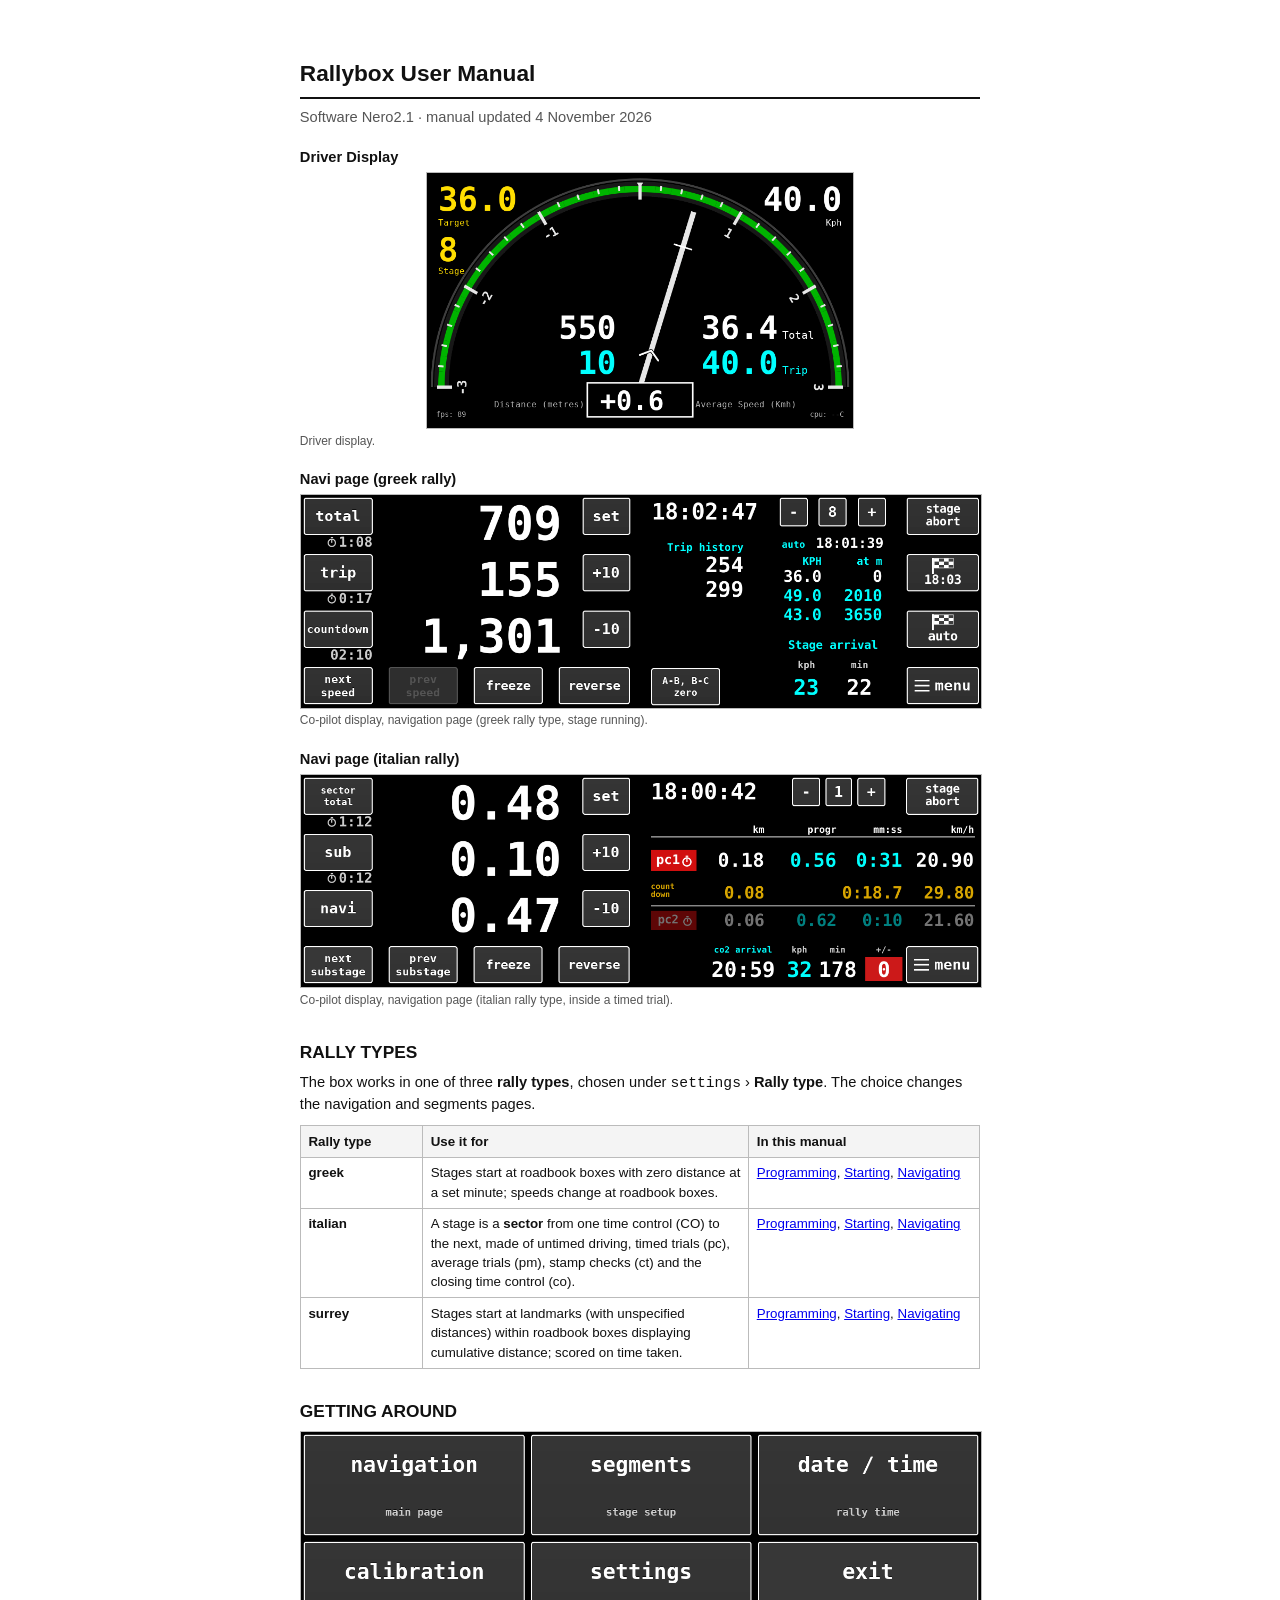
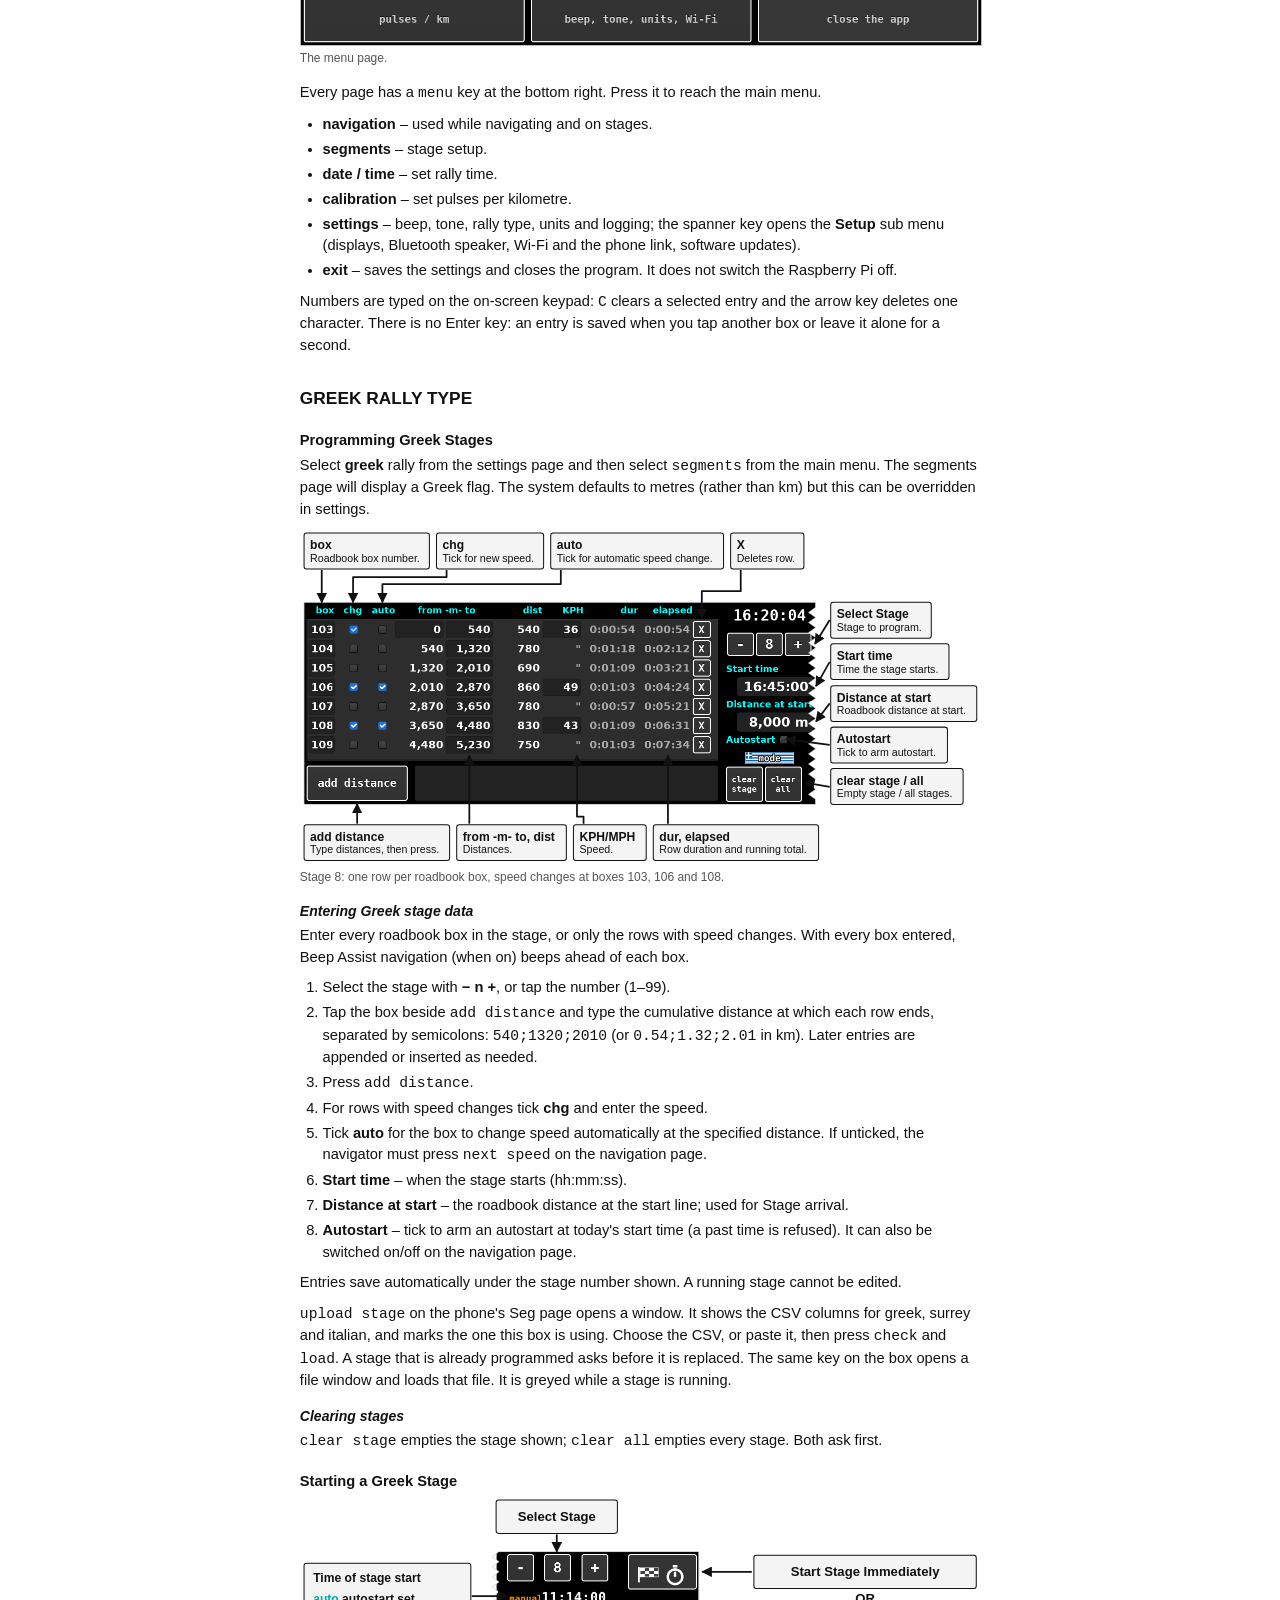
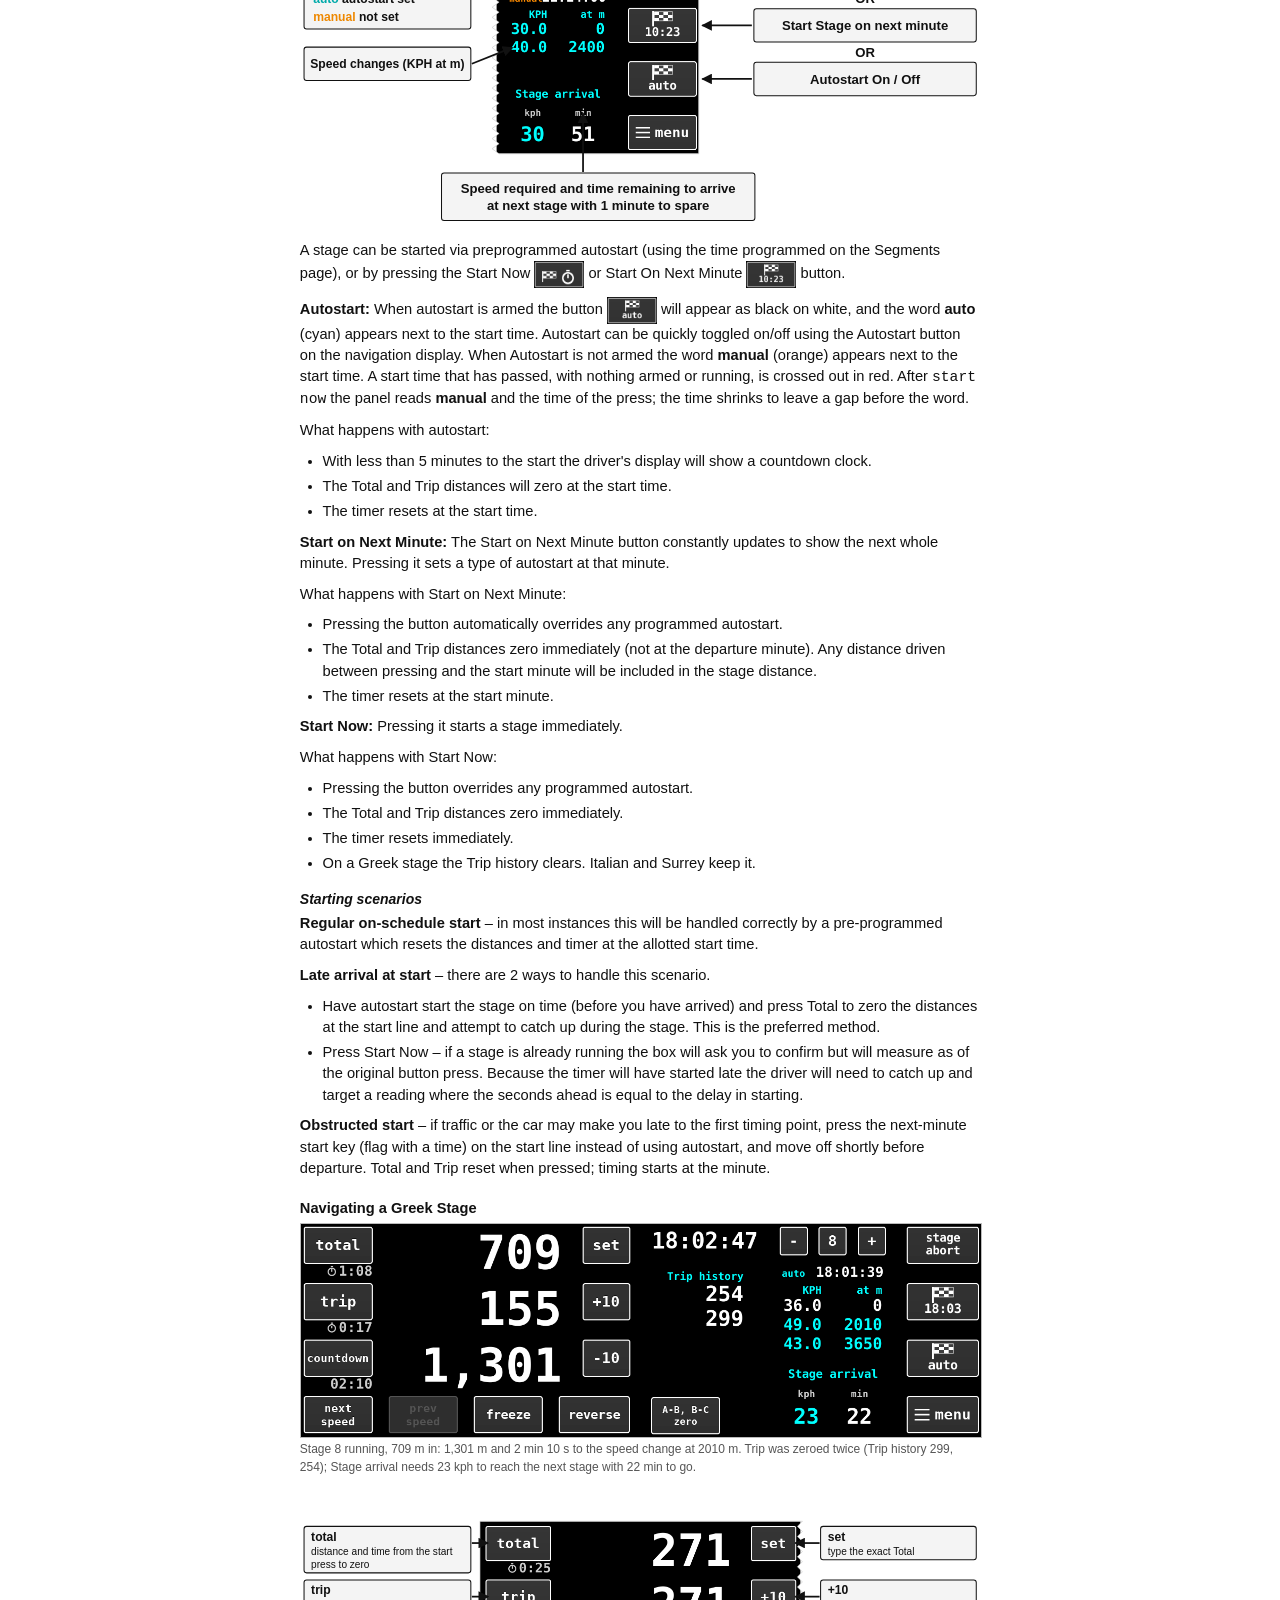
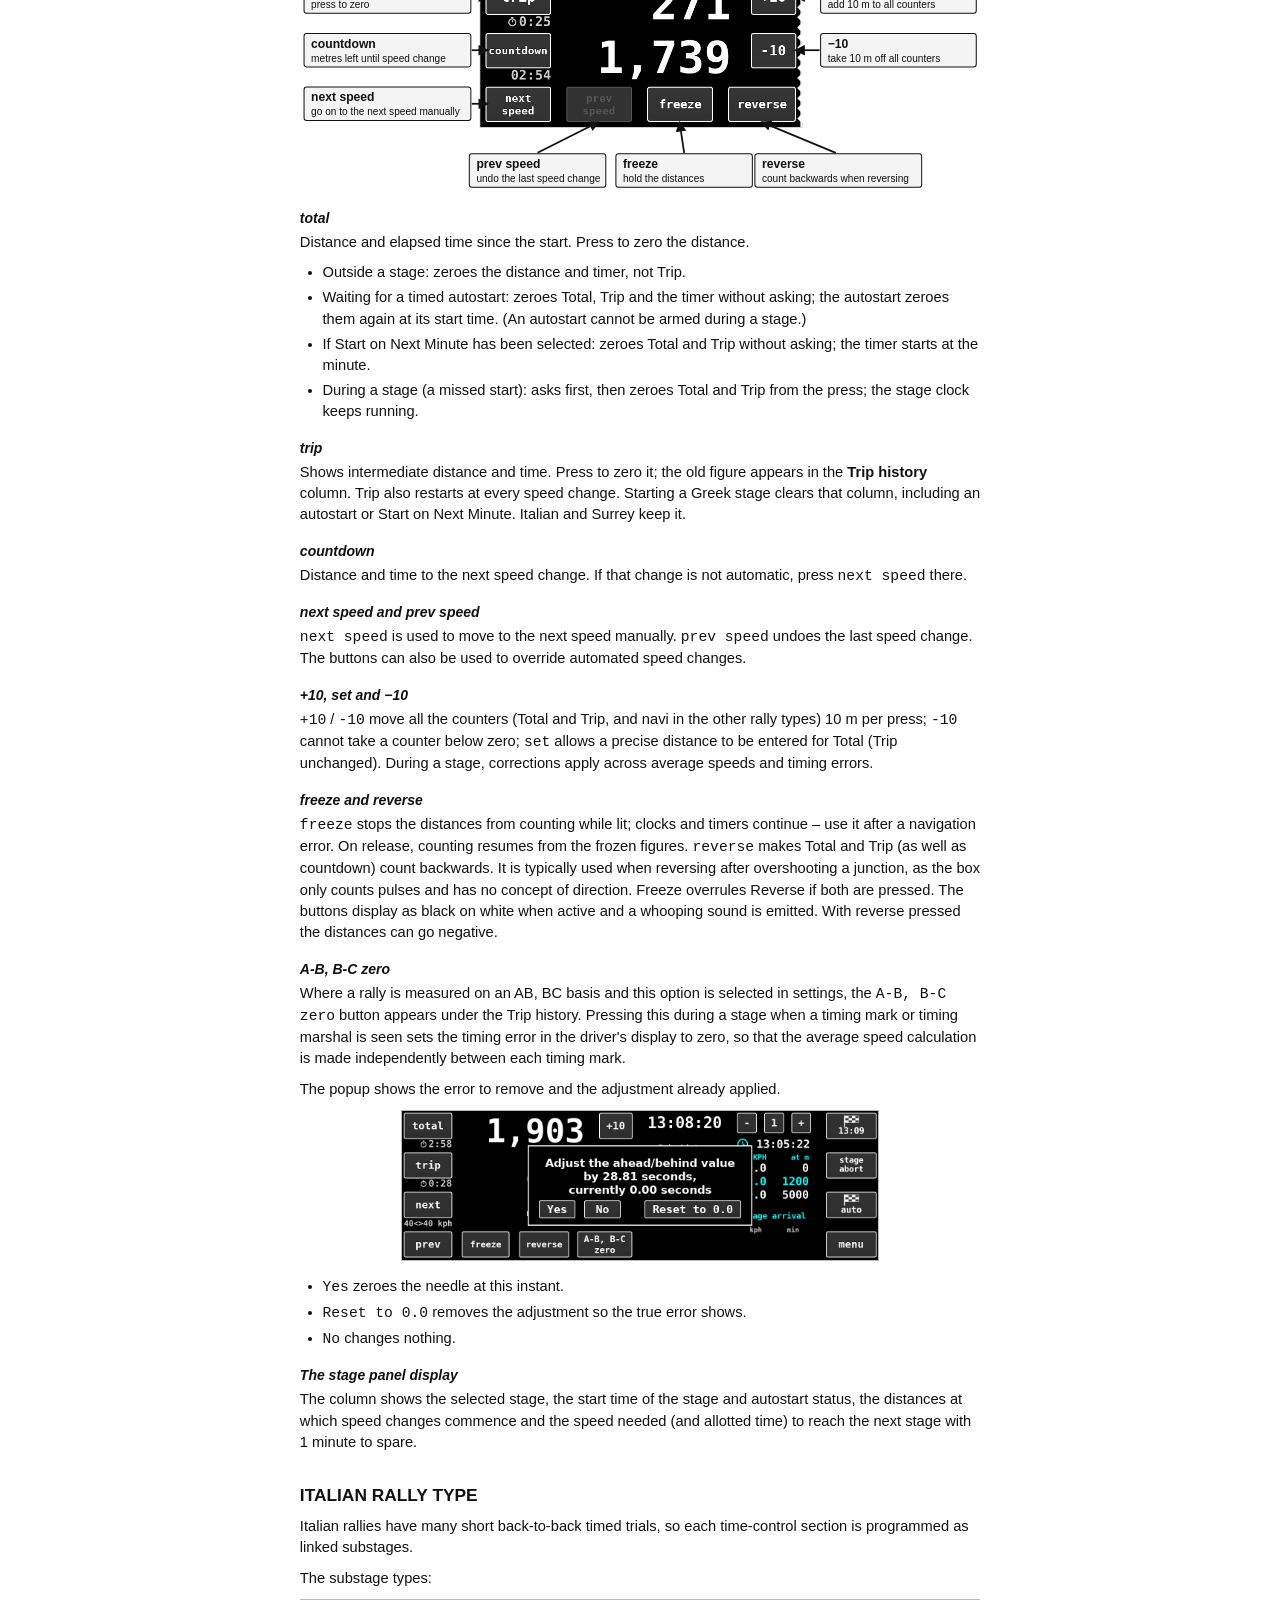
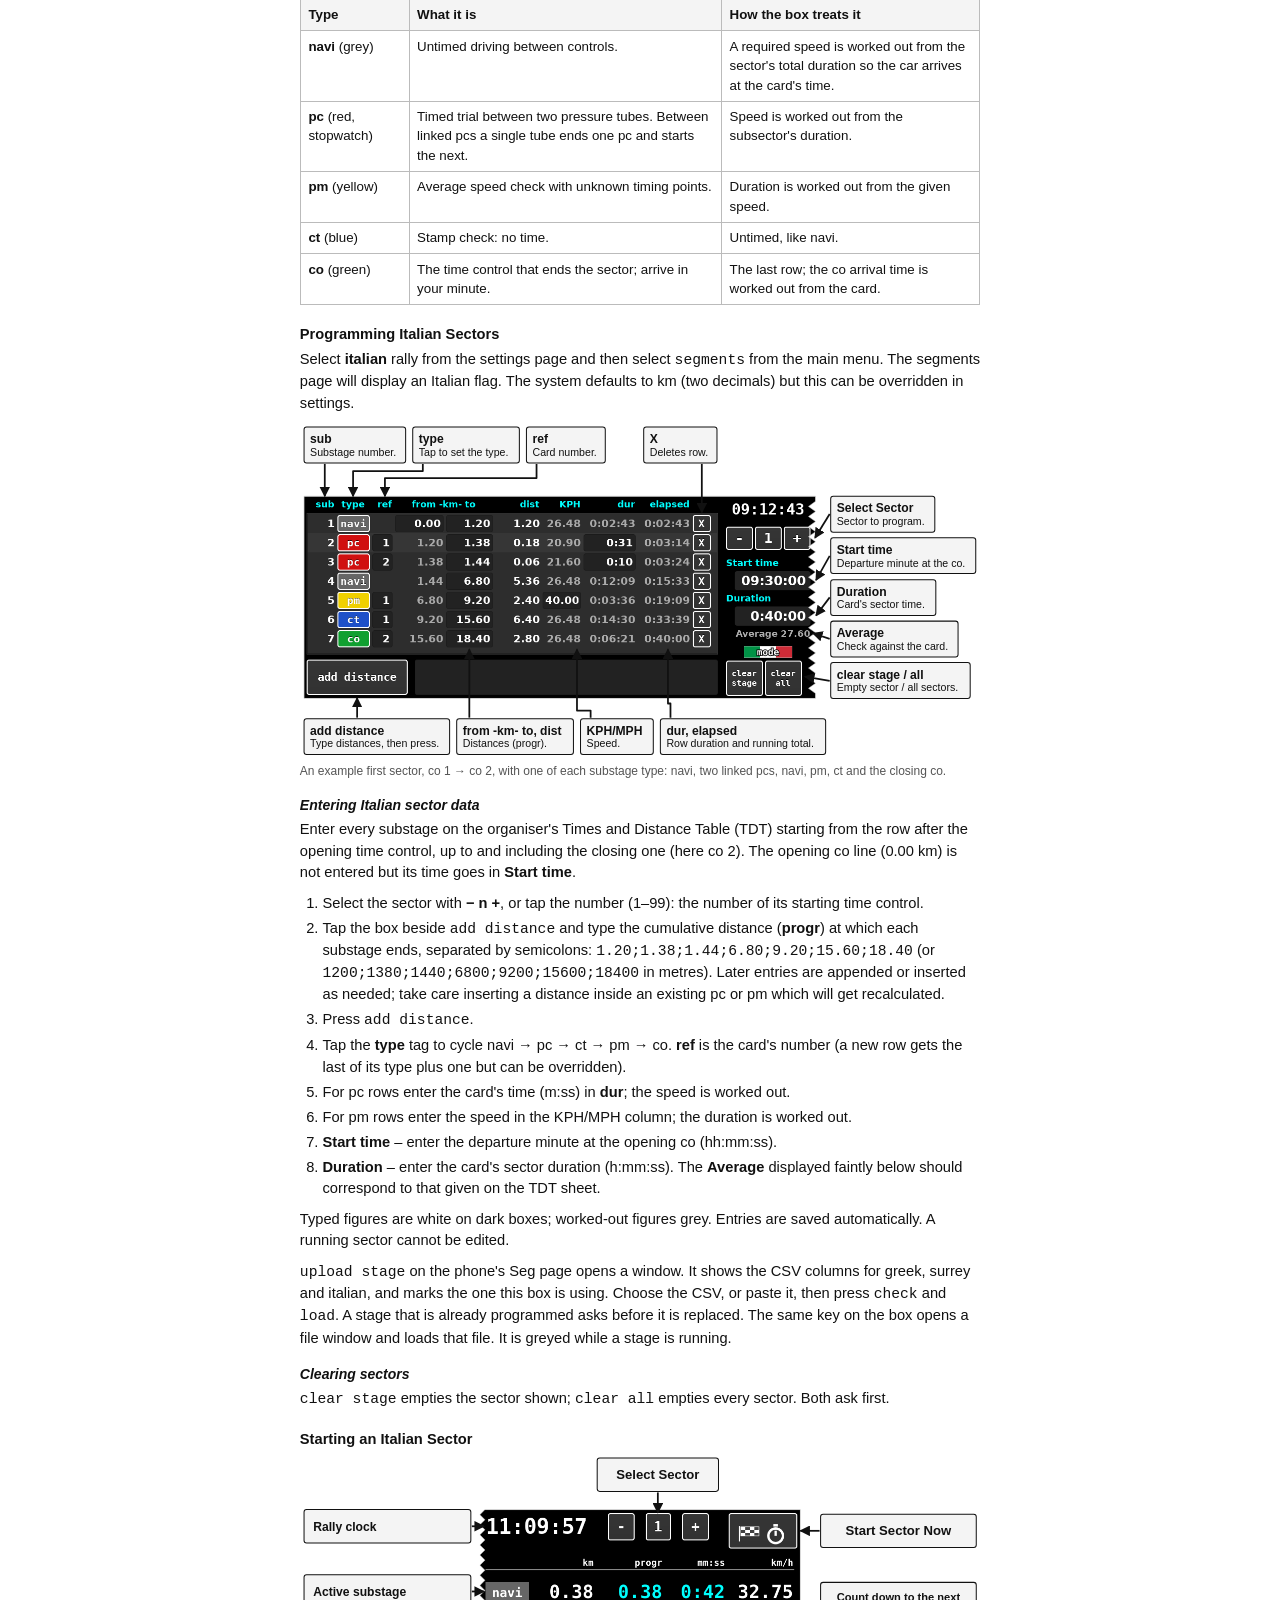
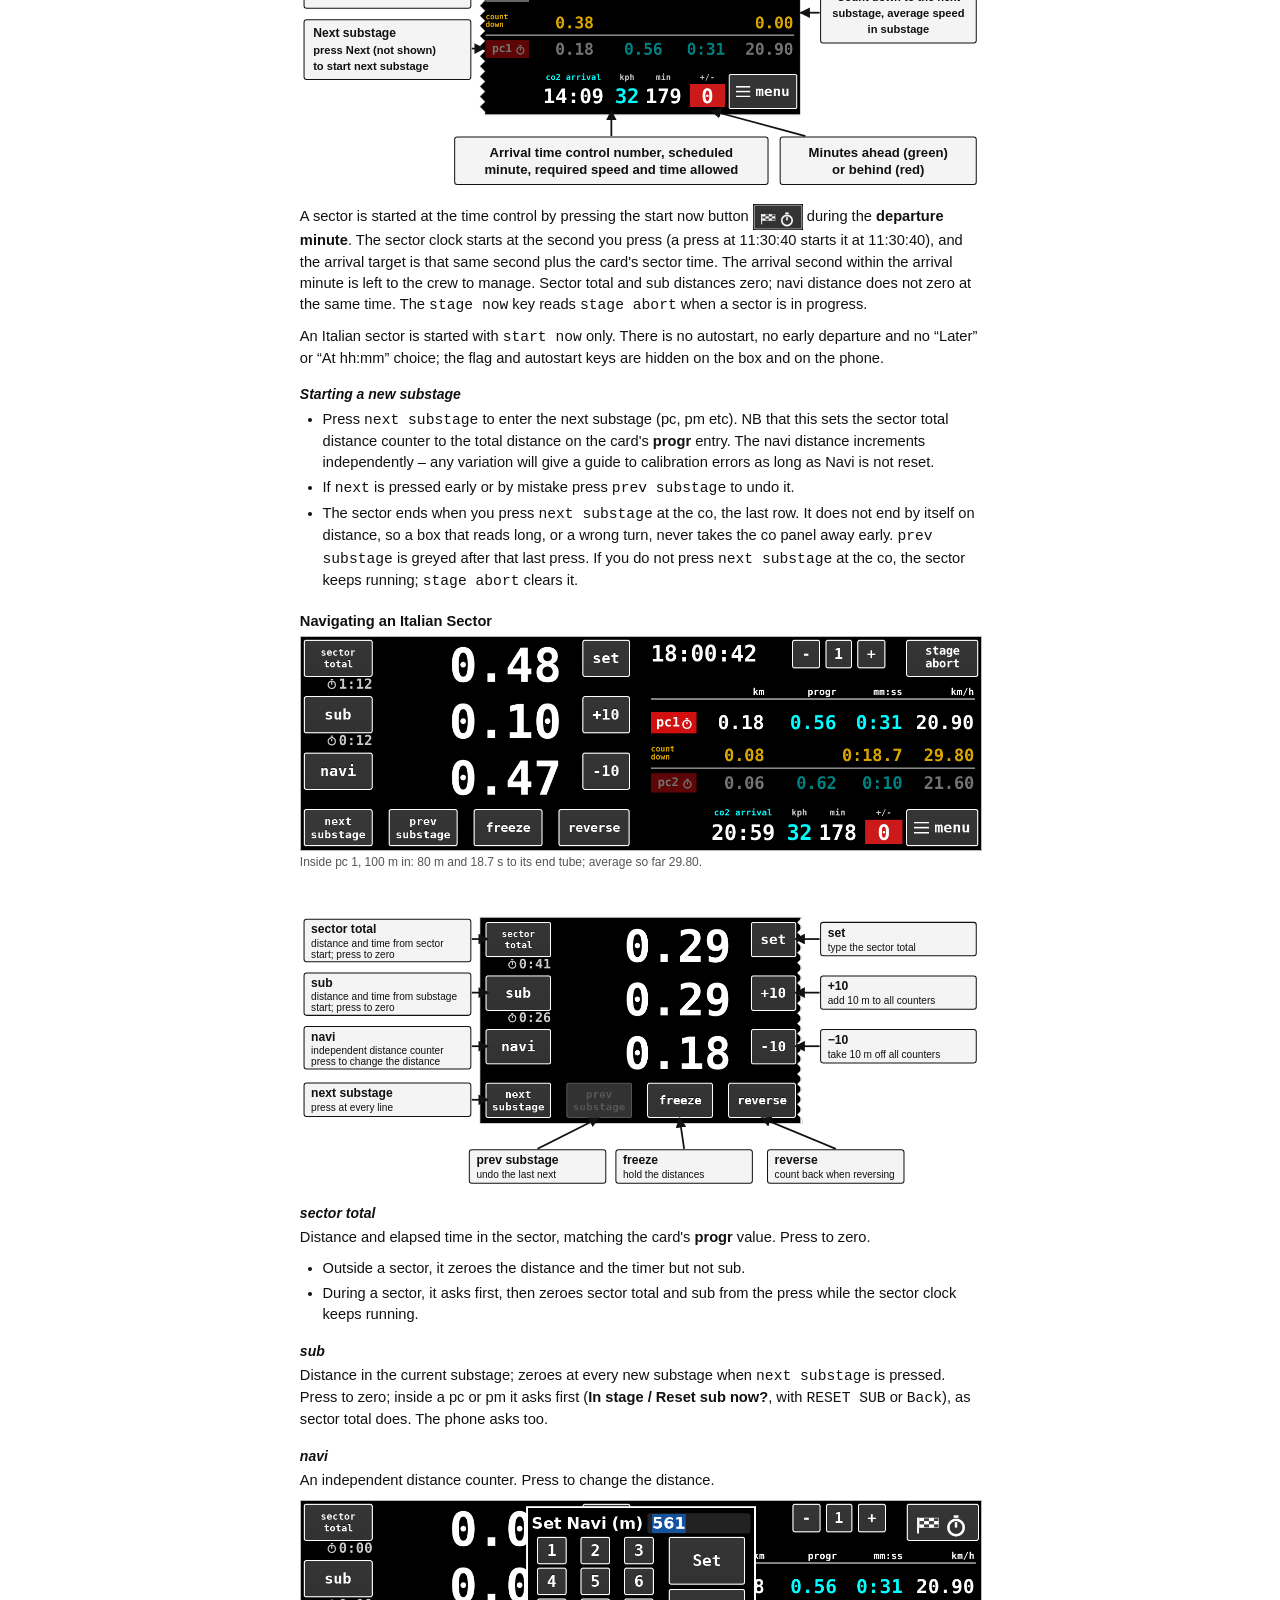
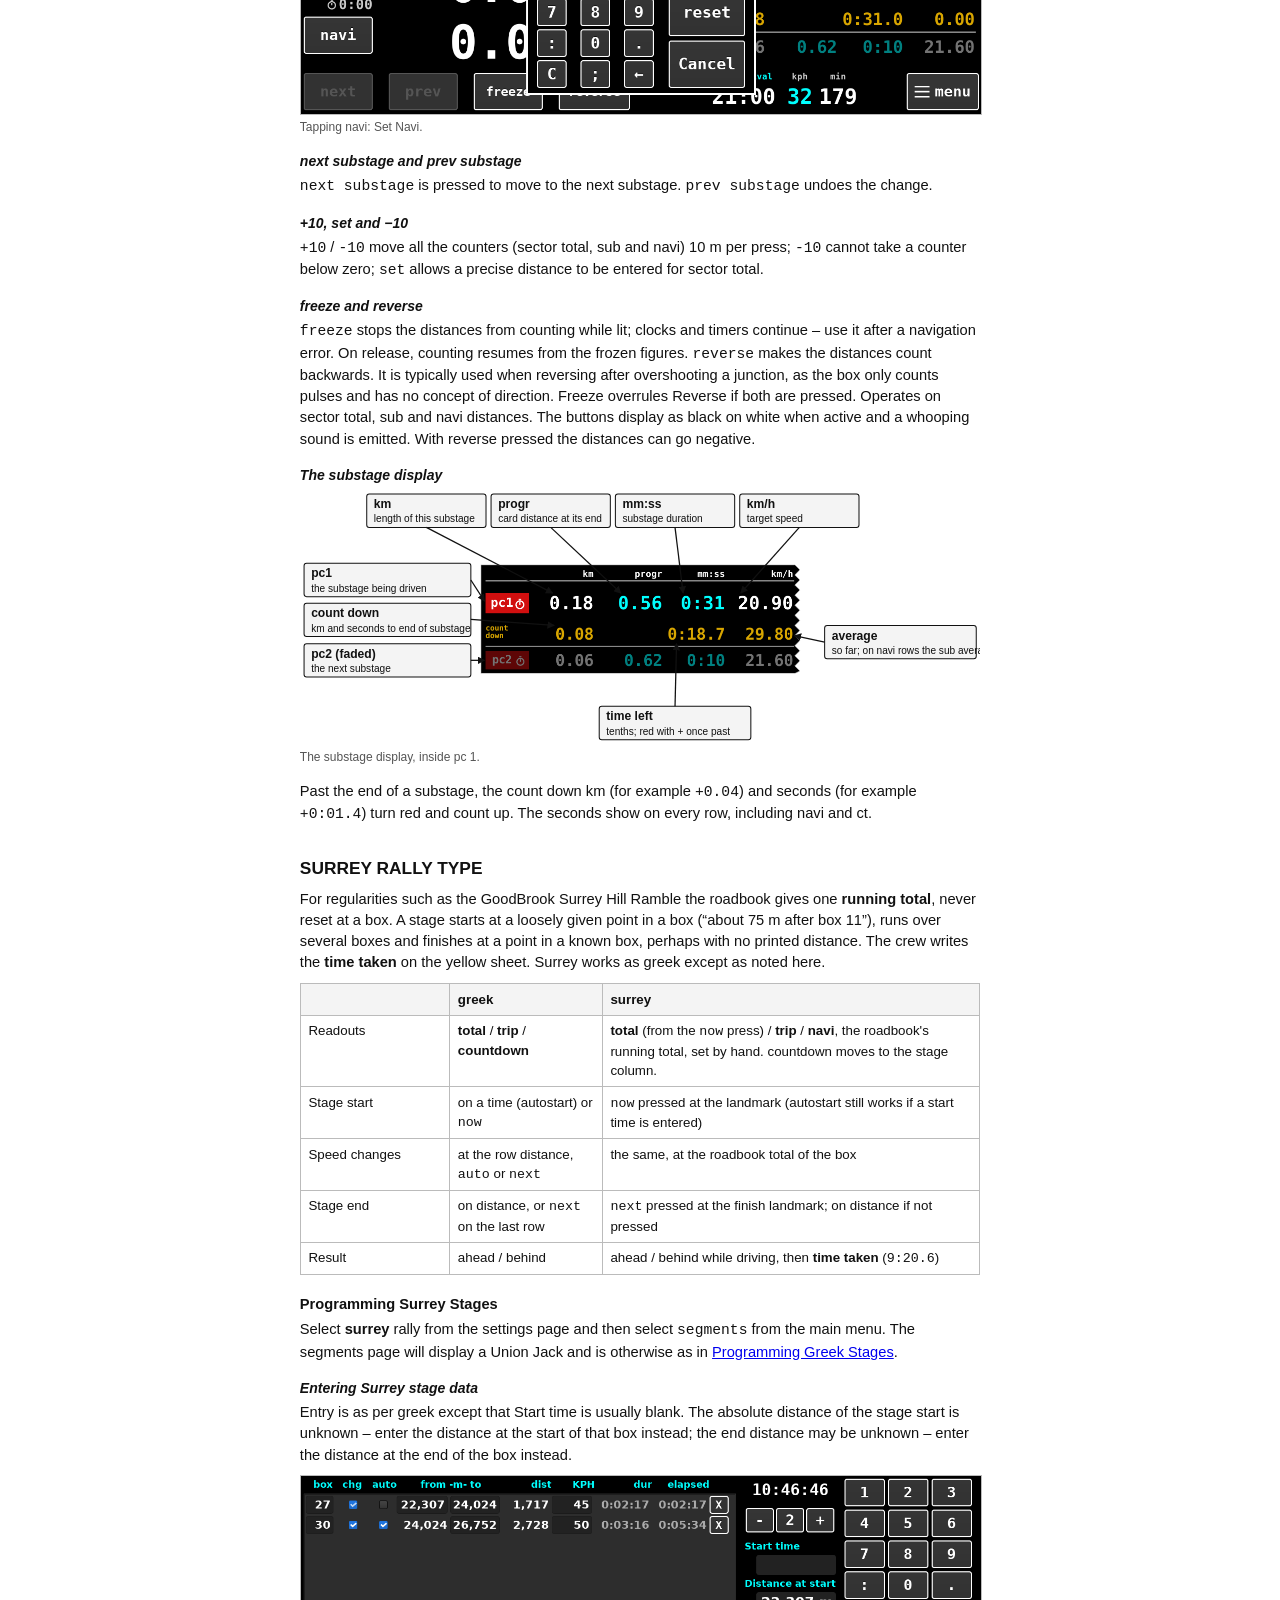
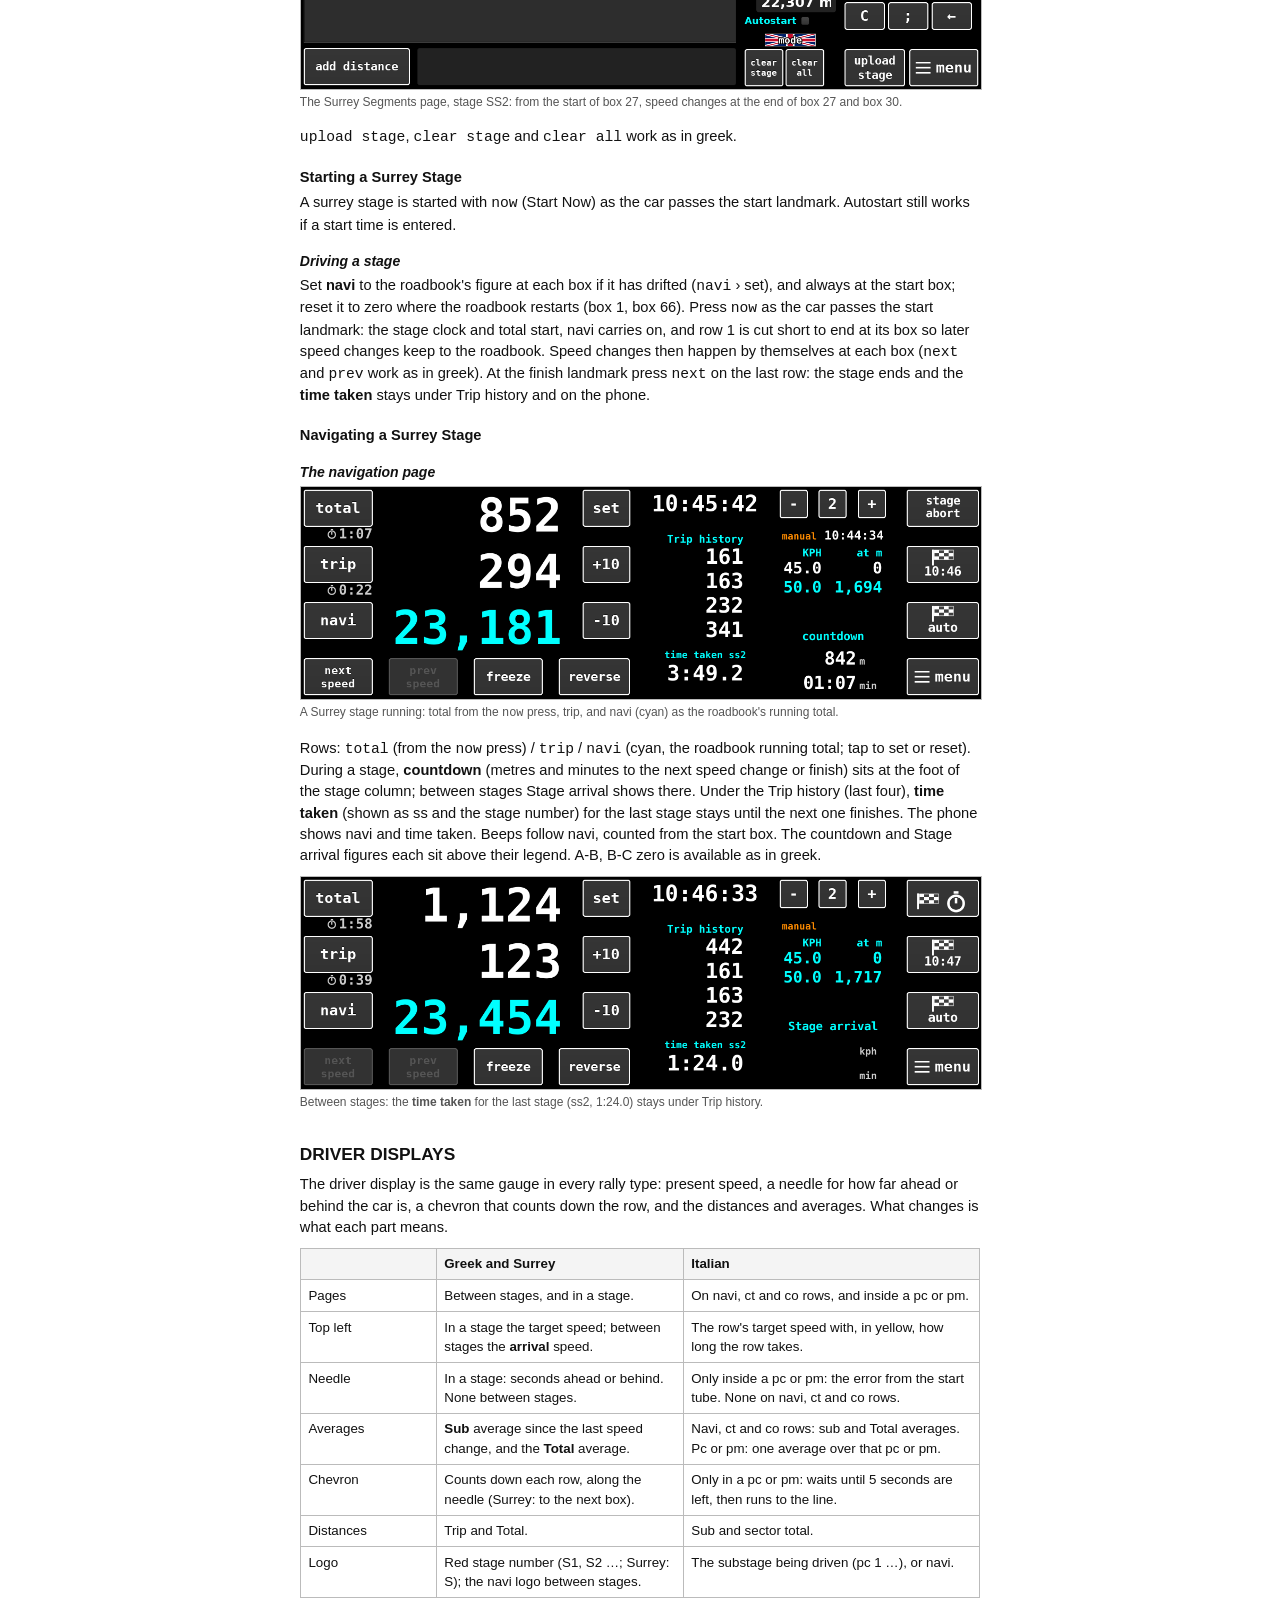
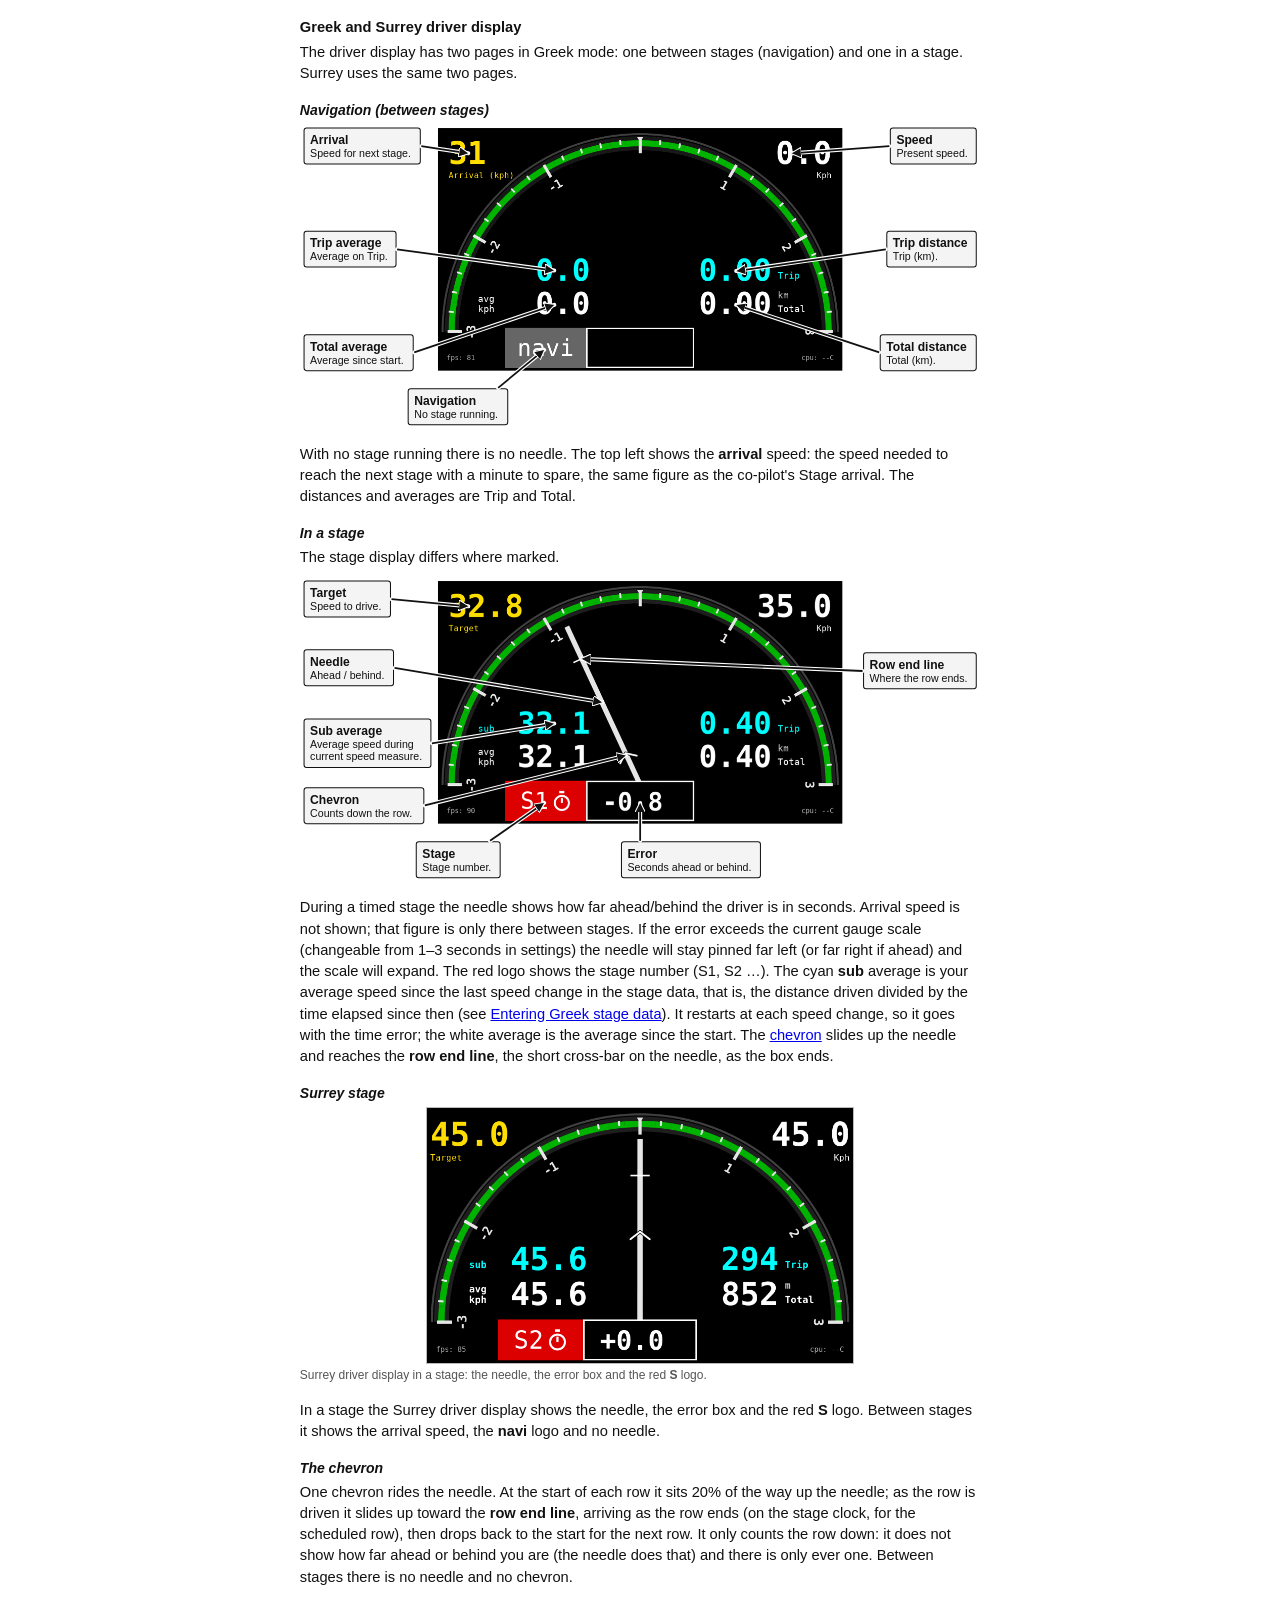
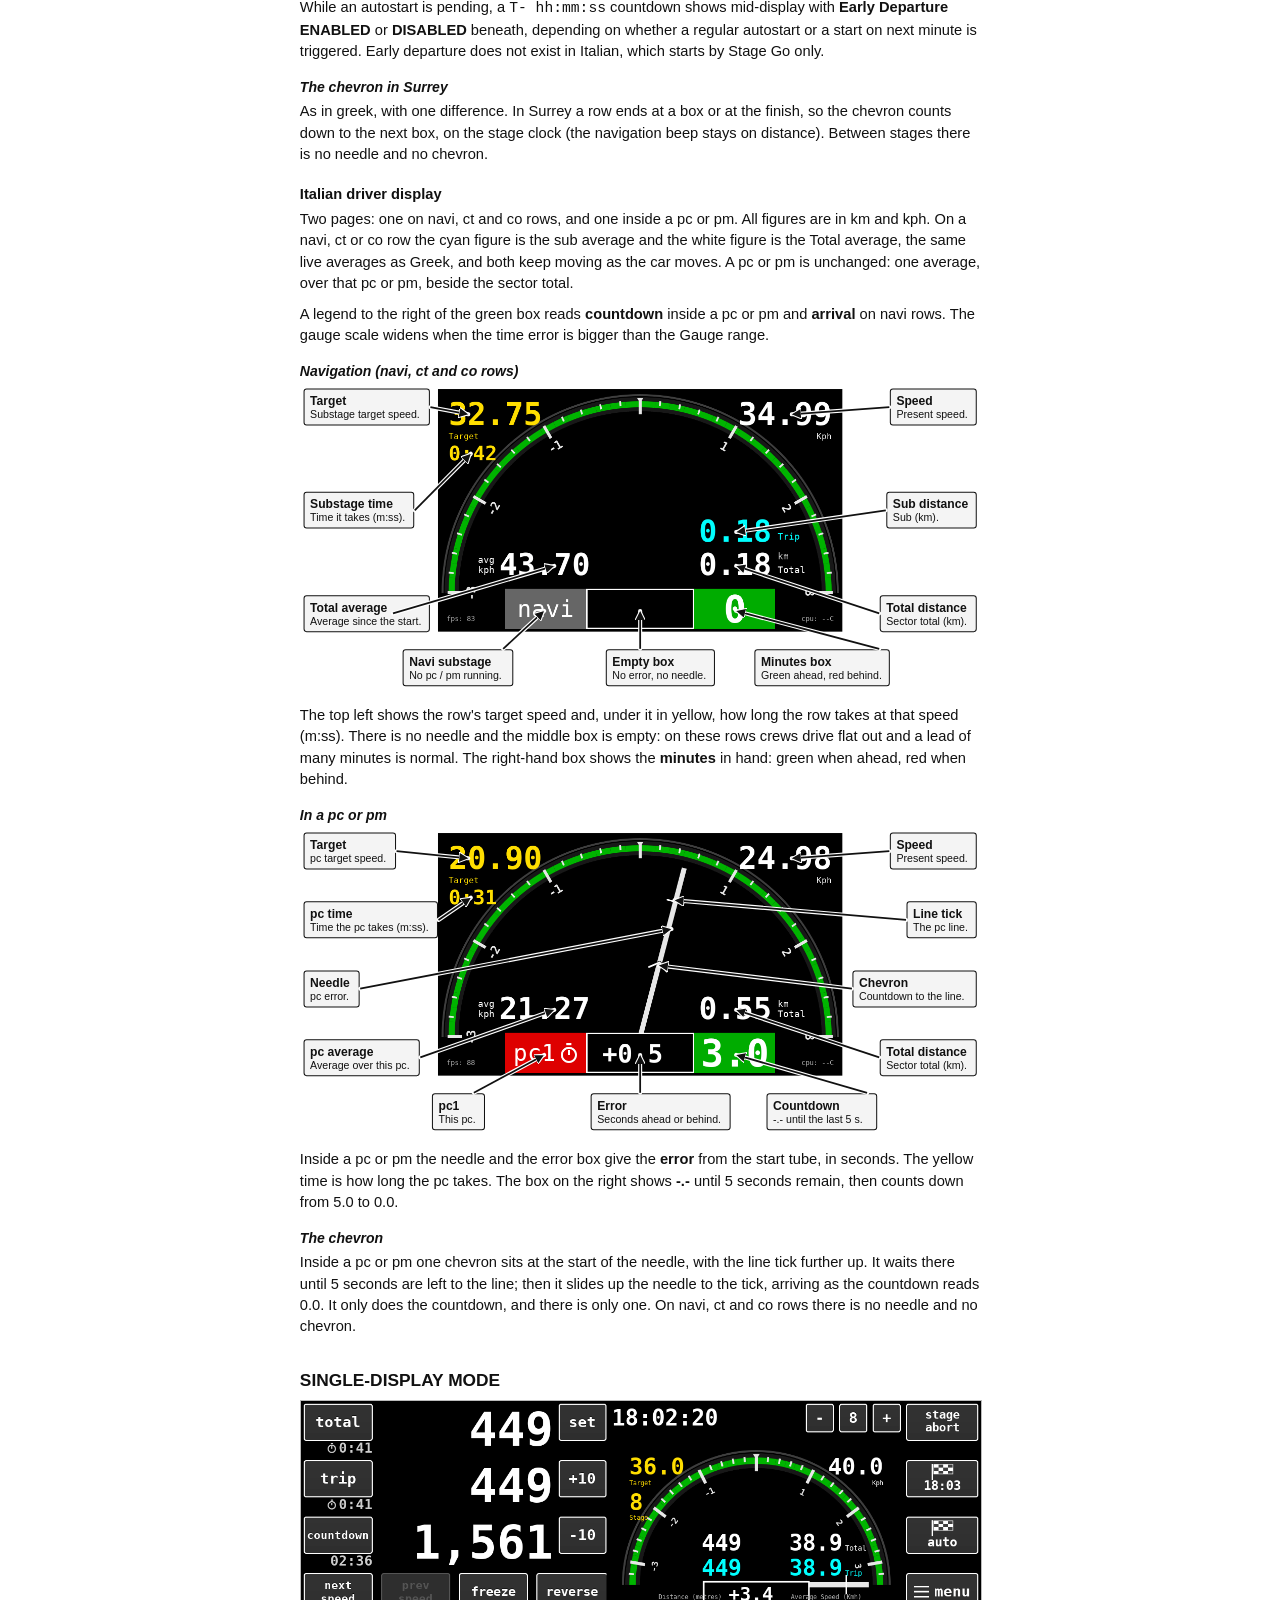
==== docs/manual.html @ b7e8e566 "RB-WEB-26: phone says what the box says (units, formats, Italian sector table, driver page); distanc" ====
<!DOCTYPE html>
<html lang="en">
<head>
<meta charset="utf-8">
<meta name="viewport" content="width=device-width, initial-scale=1">
<title>Rallybox User Manual</title>
<style>
  :root { --ink: #111; --rule: #bbb; --shade: #f4f4f4; }
  body {
    font-family: Univers, "Univers Next", "Helvetica Neue", Helvetica, Arial, sans-serif;
    font-size: 11pt; line-height: 1.45; color: var(--ink);
    max-width: 180mm; margin: 0 auto; padding: 15mm;
    background: #fff;
  }
  h1 {
    font-size: 17pt; margin: 0 0 4mm; padding-bottom: 2mm;
    border-bottom: 2px solid var(--ink);
  }
  h2 { font-size: 13pt; margin: 8mm 0 2mm; text-transform: uppercase; }
  h3 { font-size: 11pt; margin: 5mm 0 1mm; }
  h4 { font-size: 10.5pt; margin: 4mm 0 1mm; font-style: italic; }
  p { margin: 0 0 2.5mm; }
  ol, ul { margin: 0 0 2.5mm; padding-left: 6mm; }
  li { margin-bottom: 1mm; }
  table {
    border-collapse: collapse; width: 100%;
    margin: 0 0 4mm; font-size: 10pt;
  }
  th, td {
    border: 1px solid var(--rule); padding: 1.5mm 2mm;
    text-align: left; vertical-align: top;
  }
  th { background: var(--shade); font-weight: bold; }
  .controls td:first-child {
    width: 33%; font-family: "DejaVu Sans Mono", Consolas, monospace;
    font-size: 9.5pt;
  }
  .screen { margin: 0 0 4mm; }
  .screen img {
    display: block; width: 100%; height: auto;
    border: 1px solid var(--rule);
  }
  .screen figcaption {
    font-size: 9pt; color: #555; margin-top: 1mm;
  }
  .note {
    margin: 0 0 3mm; padding: 2mm 3mm;
    border-left: 3px solid var(--ink); background: var(--shade);
    font-size: 10pt;
  }

  @page { size: A4 portrait; margin: 15mm; }
  @media print {
    body { max-width: none; margin: 0; padding: 0; font-size: 10pt; }
    h1 { page-break-before: always; }
    h1:first-of-type { page-break-before: avoid; }
    .screen-page { page-break-before: always; page-break-after: always; }
    h2, h3, h4 { page-break-after: avoid; }
    .screen, table, .note { page-break-inside: avoid; }
    a { text-decoration: none; color: var(--ink); }
  }
</style>
</head>
<body>

<div style="page-break-after: always">

<h1 id="top">Rallybox User Manual</h1>
<p style="margin-top: -2mm; color: #555">Software Nero2.1 &middot; manual updated 4 November 2026</p>

<h3>Driver Display</h3>
<figure class="screen">
  <img src="manual-images/driver-screen.png" alt="The driver display" style="width: 62.5%; margin-left: auto; margin-right: auto">
  <figcaption>Driver display.</figcaption>
</figure>

<h3>Navi page (greek rally)</h3>
<figure class="screen">
  <img src="manual-images/main-screen.png" alt="The co-pilot navigation page, greek rally type">
  <figcaption>Co-pilot display, navigation page (greek rally type, stage running).</figcaption>
</figure>

<h3>Navi page (italian rally)</h3>
<figure class="screen">
  <img src="manual-images/italian-pc.png" alt="The co-pilot navigation page, italian rally type">
  <figcaption>Co-pilot display, navigation page (italian rally type, inside a timed trial).</figcaption>
</figure>

</div>

<section class="screen-page">

<h2 id="rally-types">Rally types</h2>

<p>The box works in one of three <b>rally types</b>, chosen under
<code>settings</code> &rsaquo; <b>Rally type</b>. The choice changes the navigation and
segments pages.</p>

<table>
<tr><th style="width: 18%">Rally type</th><th>Use it for</th><th style="width: 34%">In this manual</th></tr>
<tr><td><b>greek</b></td><td>Stages start at roadbook boxes with zero distance at a set minute;
speeds change at roadbook boxes.</td><td><a href="#segments">Programming</a>,
<a href="#starting">Starting</a>, <a href="#main-screen">Navigating</a></td></tr>
<tr><td><b>italian</b></td><td>A stage is a <b>sector</b> from one time control (CO) to the next,
made of untimed driving, timed trials (pc), average trials (pm), stamp checks (ct) and the closing
time control (co).</td><td><a href="#italian-programming">Programming</a>,
<a href="#starting-sector">Starting</a>, <a href="#italian-navigation">Navigating</a></td></tr>
<tr><td><b>surrey</b></td><td>Stages start at landmarks (with unspecified distances) within roadbook boxes displaying cumulative distance; scored on time taken.</td><td><a href="#surrey-programming">Programming</a>,
<a href="#surrey-starting">Starting</a>, <a href="#surrey-navigation">Navigating</a></td></tr>
</table>

<h2 id="menu">Getting around</h2>

<figure class="screen">
  <img src="manual-images/menu.png" alt="The menu page">
  <figcaption>The menu page.</figcaption>
</figure>

<p>Every page has a <code>menu</code> key at the bottom right. Press it to reach the main menu.</p>

<ul>
<li><b>navigation</b> &ndash; used while navigating and on stages.</li>
<li><b>segments</b> &ndash; stage setup.</li>
<li><b>date / time</b> &ndash; set rally time.</li>
<li><b>calibration</b> &ndash; set pulses per kilometre.</li>
<li><b>settings</b> &ndash; beep, tone, rally type, units and logging; the spanner key opens
the <b>Setup</b> sub menu (displays, Bluetooth speaker, Wi-Fi and the phone link, software updates).</li>
<li><b>exit</b> &ndash; saves the settings and closes the program. It does not switch the
Raspberry Pi off.</li>
</ul>

<p>Numbers are typed on the on-screen keypad: <code>C</code> clears a selected entry and the
arrow key deletes one character. There is no Enter key: an entry is saved when you tap another box
or leave it alone for a second.</p>

</section>

<section class="screen-page">

<h2 id="greek">Greek rally type</h2>

<h3 id="segments">Programming Greek Stages</h3>

<p>Select <b>greek</b> rally from the settings page and then select <code>segments</code> from the
main menu. The segments page will display a Greek flag. The system defaults to metres (rather than
km) but this can be overridden in settings.</p>

<figure class="screen">
  <svg viewBox="0 0 1346 664" style="display: block; width: 100%; height: auto"
       role="img" aria-label="The greek segments page with each control labelled"
       font-family="Univers, 'Univers Next', 'Helvetica Neue', Helvetica, Arial, sans-serif">
    <defs>
      <marker id="seg-arrow" viewBox="0 0 10 10" refX="9" refY="5"
              markerWidth="6" markerHeight="6" orient="auto-start-reverse">
        <path d="M0,0 L10,5 L0,10 z" fill="#111"/>
      </marker>
      <clipPath id="seg-torn"><path id="seg-torn-edge" d="M8,145 L1020,145 L1020,155 L1006,165 L1020,175 L1006,185 L1020,195 L1006,205 L1020,215 L1006,225 L1020,235 L1006,245 L1020,255 L1006,265 L1020,275 L1006,285 L1020,295 L1006,305 L1020,315 L1006,325 L1020,335 L1006,345 L1020,355 L1006,365 L1020,375 L1006,385 L1020,395 L1006,405 L1020,415 L1006,425 L1020,435 L1006,445 L1020,455 L1006,465 L1020,475 L1006,485 L1020,495 L1006,505 L1020,515 L1006,525 L1020,535 L1020,545 L8,545 Z"/></clipPath>
    </defs>
    <image href="manual-images/segments.png" x="8" y="145" width="1280" height="400"
           clip-path="url(#seg-torn)"/>
    <use href="#seg-torn-edge" fill="none" stroke="#bbb"/>
    <g fill="#111">
      <rect x="8" y="8" width="248" height="71" rx="5" fill="#f4f4f4" stroke="#111" stroke-width="2"/>
      <text x="20" y="40" font-size="24" font-weight="bold">box</text>
      <text x="20" y="65" font-size="21">Roadbook box number.</text>
      <rect x="270" y="8" width="212" height="71" rx="5" fill="#f4f4f4" stroke="#111" stroke-width="2"/>
      <text x="282" y="40" font-size="24" font-weight="bold">chg</text>
      <text x="282" y="65" font-size="21">Tick for new speed.</text>
      <rect x="496" y="8" width="342" height="71" rx="5" fill="#f4f4f4" stroke="#111" stroke-width="2"/>
      <text x="508" y="40" font-size="24" font-weight="bold">auto</text>
      <text x="508" y="65" font-size="21">Tick for automatic speed change.</text>
      <rect x="852" y="8" width="145" height="71" rx="5" fill="#f4f4f4" stroke="#111" stroke-width="2"/>
      <text x="864" y="40" font-size="24" font-weight="bold">X</text>
      <text x="864" y="65" font-size="21">Deletes row.</text>
      <rect x="1050" y="145" width="199" height="71" rx="5" fill="#f4f4f4" stroke="#111" stroke-width="2"/>
      <text x="1062" y="177" font-size="24" font-weight="bold">Select Stage</text>
      <text x="1062" y="202" font-size="21">Stage to program.</text>
      <rect x="1050" y="227" width="234" height="71" rx="5" fill="#f4f4f4" stroke="#111" stroke-width="2"/>
      <text x="1062" y="259" font-size="24" font-weight="bold">Start time</text>
      <text x="1062" y="284" font-size="21">Time the stage starts.</text>
      <rect x="1050" y="310" width="289" height="71" rx="5" fill="#f4f4f4" stroke="#111" stroke-width="2"/>
      <text x="1062" y="342" font-size="24" font-weight="bold">Distance at start</text>
      <text x="1062" y="366" font-size="21">Roadbook distance at start.</text>
      <rect x="1050" y="392" width="231" height="71" rx="5" fill="#f4f4f4" stroke="#111" stroke-width="2"/>
      <text x="1062" y="424" font-size="24" font-weight="bold">Autostart</text>
      <text x="1062" y="449" font-size="21">Tick to arm autostart.</text>
      <rect x="1050" y="474" width="262" height="71" rx="5" fill="#f4f4f4" stroke="#111" stroke-width="2"/>
      <text x="1062" y="506" font-size="24" font-weight="bold">clear stage / all</text>
      <text x="1062" y="531" font-size="21">Empty stage / all stages.</text>
      <rect x="8" y="585" width="288" height="71" rx="5" fill="#f4f4f4" stroke="#111" stroke-width="2"/>
      <text x="20" y="617" font-size="24" font-weight="bold">add distance</text>
      <text x="20" y="642" font-size="21">Type distances, then press.</text>
      <rect x="310" y="585" width="217" height="71" rx="5" fill="#f4f4f4" stroke="#111" stroke-width="2"/>
      <text x="322" y="617" font-size="24" font-weight="bold">from -m- to, dist</text>
      <text x="322" y="642" font-size="21">Distances.</text>
      <rect x="541" y="585" width="144" height="71" rx="5" fill="#f4f4f4" stroke="#111" stroke-width="2"/>
      <text x="553" y="617" font-size="24" font-weight="bold">KPH/MPH</text>
      <text x="553" y="642" font-size="21">Speed.</text>
      <rect x="699" y="585" width="327" height="71" rx="5" fill="#f4f4f4" stroke="#111" stroke-width="2"/>
      <text x="711" y="617" font-size="24" font-weight="bold">dur, elapsed</text>
      <text x="711" y="642" font-size="21">Row duration and running total.</text>
    </g>
    <g fill="none" stroke="#111" stroke-width="3.5" stroke-linejoin="round" marker-end="url(#seg-arrow)">
      <line x1="43" y1="81" x2="43" y2="145"/>
      <polyline points="290,81 290,95 105,95 105,145"/>
      <polyline points="516,81 516,109 163,109 163,145"/>
      <polyline points="872,81 872,123 795,123 795,177"/>
      <line x1="1048" y1="180" x2="1019" y2="227"/>
      <line x1="1048" y1="263" x2="1021" y2="311"/>
      <line x1="1048" y1="345" x2="1021" y2="381"/>
      <line x1="1048" y1="427" x2="962" y2="416"/>
      <line x1="1048" y1="510" x2="999" y2="502"/>
      <line x1="113" y1="583" x2="113" y2="544"/>
      <line x1="335" y1="583" x2="335" y2="448"/>
      <polyline points="561,583 561,569 548,569 548,448"/>
      <line x1="728" y1="583" x2="728" y2="448"/>
    </g>
  </svg>
  <figcaption>Stage 8: one row per roadbook box, speed changes at boxes 103, 106 and 108.</figcaption>
</figure>

<h4 id="greek-stage-data">Entering Greek stage data</h4>
<p>Enter every roadbook box in the stage, or only the rows with speed changes. With every box entered, Beep
Assist navigation (when on) beeps ahead of each box.</p>
<ol>
<li>Select the stage with <b>&minus; n +</b>, or tap the number (1&ndash;99).</li>
<li>Tap the box beside <code>add distance</code> and type the cumulative distance at which each
row ends, separated by semicolons: <code>540;1320;2010</code> (or <code>0.54;1.32;2.01</code> in
km). Later entries are appended or inserted as needed.</li>
<li>Press <code>add distance</code>.</li>
<li>For rows with speed changes tick <b>chg</b> and enter the speed.</li>
<li>Tick <b>auto</b> for the box to change speed automatically at the specified distance. If
unticked, the navigator must press <code>next speed</code> on the navigation page.</li>
<li><b>Start time</b> &ndash; when the stage starts (hh:mm:ss).</li>
<li><b>Distance at start</b> &ndash; the roadbook distance at the start line; used for Stage
arrival.</li>
<li><b>Autostart</b> &ndash; tick to arm an autostart at today's start time (a past time is
refused). It can also be switched on/off on the navigation page.</li>
</ol>
<p>Entries save automatically under the stage number shown. A running stage cannot be edited.</p>

<p><code>upload stage</code> on the phone's Seg page opens a window. It shows the CSV columns for
greek, surrey and italian, and marks the one this box is using. Choose the CSV, or paste it, then
press <code>check</code> and <code>load</code>. A stage that is already programmed asks before it
is replaced. The same key on the box opens a file window and loads that file. It is greyed while a stage is running.</p>

<h4>Clearing stages</h4>
<p><code>clear stage</code> empties the stage shown; <code>clear all</code> empties every stage.
Both ask first.</p>

</section>

<section class="screen-page">

<h3 id="starting">Starting a Greek Stage</h3>

<figure class="screen">
  <svg viewBox="0 0 1346 650" style="display: block; width: 100%; height: auto"
       role="img" aria-label="The stage selector, start time, speed table, Stage arrival and the three start keys at the right of the navigation page"
       font-family="Univers, 'Univers Next', 'Helvetica Neue', Helvetica, Arial, sans-serif">
    <defs>
      <marker id="start-arrow" viewBox="0 0 10 10" refX="9" refY="5"
              markerWidth="6" markerHeight="6" orient="auto-start-reverse">
        <path d="M0,0 L10,5 L0,10 z" fill="#111"/>
      </marker>
      <clipPath id="start-torn">
        <path id="start-torn-edge" d="M789,110 L394,110 L380,120 L394,130 L380,140 L394,150 L380,160 L394,170 L380,180 L394,190 L380,200 L394,210 L380,220 L394,230 L380,240 L394,250 L380,260 L394,270 L380,280 L394,290 L380,300 L394,310 L380,320 L394,330 L380,340 L394,350 L380,360 L394,370 L380,380 L394,390 L380,400 L394,410 L380,420 L394,430 L380,440 L394,450 L380,460 L394,470 L380,480 L394,490 L380,500 L394,510 L789,510 Z"/>
      </clipPath>
    </defs>
    <image href="manual-images/start-keys.png" x="389" y="110" width="400" height="400"
           clip-path="url(#start-torn)"/>
    <use href="#start-torn-edge" fill="none" stroke="#bbb"/>
    <g fill="#f4f4f4" stroke="#111" stroke-width="2">
      <rect x="898" y="117" width="440" height="66" rx="5"/>
      <rect x="898" y="223" width="440" height="66" rx="5"/>
      <rect x="898" y="329" width="440" height="66" rx="5"/>
      <rect x="388" y="8" width="240" height="66" rx="5"/>
      <rect x="280" y="548" width="620" height="94" rx="5"/>
      <rect x="8" y="133" width="330" height="130" rx="5"/>
      <rect x="8" y="299" width="330" height="66" rx="5"/>
    </g>
    <g fill="none" stroke="#111" stroke-width="3.5" marker-end="url(#start-arrow)">
      <line x1="894" y1="150" x2="796" y2="150"/>
      <line x1="894" y1="256" x2="796" y2="256"/>
      <line x1="894" y1="362" x2="796" y2="362"/>
      <line x1="508" y1="76" x2="508" y2="110"/>
      <line x1="560" y1="546" x2="560" y2="430"/>
      <line x1="340" y1="198" x2="410" y2="198"/>
      <line x1="340" y1="332" x2="420" y2="300"/>
    </g>
    <g font-size="26" font-weight="bold" fill="#111" text-anchor="middle">
      <text x="1118" y="159">Start Stage Immediately</text>
      <text x="1118" y="265">Start Stage on next minute</text>
      <text x="1118" y="371">Autostart On / Off</text>
      <text x="1118" y="212">OR</text>
      <text x="1118" y="318">OR</text>
      <text x="508" y="50">Select Stage</text>
      <text x="590" y="587">Speed required and time remaining to arrive</text>
      <text x="590" y="621">at next stage with 1 minute to spare</text>
    </g>
    <g font-size="24" font-weight="bold" fill="#111">
      <text x="26" y="171">Time of stage start</text>
      <text x="26" y="211"><tspan fill="#0aa">auto</tspan> autostart set</text>
      <text x="26" y="247"><tspan fill="#e80">manual</tspan> not set</text>
      <text x="173" y="340" text-anchor="middle">Speed changes (KPH at m)</text>
    </g>
  </svg>
</figure>

<p>A stage can be started via preprogrammed autostart (using the time programmed on the Segments
page), or by pressing the Start Now <img src="manual-images/key-start-now.png" alt="Start Now key" style="height: 1.8em; vertical-align: middle"> or Start On Next Minute
<img src="manual-images/key-next-minute.png" alt="Start On Next Minute key" style="height: 1.8em; vertical-align: middle"> button.</p>

<p><b>Autostart:</b> When autostart is armed the button <img src="manual-images/key-autostart.png" alt="Autostart key" style="height: 1.8em; vertical-align: middle"> will appear as
black on white, and the word <b>auto</b> (cyan) appears next to the start time. Autostart can be
quickly toggled on/off using the Autostart button on the navigation display. When Autostart is not
armed the word <b>manual</b> (orange) appears next to the start time. A start time that has passed,
with nothing armed or running, is crossed out in red. After <code>start now</code> the panel reads
<b>manual</b> and the time of the press; the time shrinks to leave a gap before the word.</p>

<p>What happens with autostart:</p>
<ul>
<li>With less than 5 minutes to the start the driver's display will show a countdown clock.</li>
<li>The Total and Trip distances will zero at the start time.</li>
<li>The timer resets at the start time.</li>
</ul>

<p><b>Start on Next Minute:</b> The Start on Next Minute button constantly updates to show the next
whole minute. Pressing it sets a type of autostart at that minute.</p>

<p>What happens with Start on Next Minute:</p>
<ul>
<li>Pressing the button automatically overrides any programmed autostart.</li>
<li>The Total and Trip distances zero immediately (not at the departure minute). Any distance driven
between pressing and the start minute will be included in the stage distance.</li>
<li>The timer resets at the start minute.</li>
</ul>

<p><b>Start Now:</b> Pressing it starts a stage immediately.</p>

<p>What happens with Start Now:</p>
<ul>
<li>Pressing the button overrides any programmed autostart.</li>
<li>The Total and Trip distances zero immediately.</li>
<li>The timer resets immediately.</li>
<li>On a Greek stage the Trip history clears. Italian and Surrey keep it.</li>
</ul>

<h4>Starting scenarios</h4>

<p><b>Regular on-schedule start</b> &ndash; in most instances this will be handled correctly by a
pre-programmed autostart which resets the distances and timer at the allotted start time.</p>

<p><b>Late arrival at start</b> &ndash; there are 2 ways to handle this scenario.</p>
<ul>
<li>Have autostart start the stage on time (before you have arrived) and press Total to zero the
distances at the start line and attempt to catch up during the stage. This is the preferred
method.</li>
<li>Press Start Now &ndash; if a stage is already running the box will ask you to confirm but will
measure as of the original button press. Because the timer will have started late the driver will
need to catch up and target a reading where the seconds ahead is equal to the delay in
starting.</li>
</ul>

<p><b>Obstructed start</b> &ndash; if traffic or the car may make you late to the first timing
point, press the next-minute start key (flag with a time) on the start line instead of using autostart, and move off
shortly before departure. Total and Trip reset when pressed; timing starts at the minute.</p>

</section>

<section class="screen-page">

<h3 id="main-screen">Navigating a Greek Stage</h3>

<figure class="screen">
  <img src="manual-images/main-screen.png" alt="The greek navigation page with a stage running">
  <figcaption>Stage 8 running, 709 m in: 1,301 m and 2 min 10 s to the speed change at 2010 m. Trip was zeroed twice (Trip history 299, 254); Stage arrival needs 23 kph to reach the next stage with 22 min to go.</figcaption>
</figure>

<figure class="screen">
  <svg viewBox="0 0 1346 596" style="display: block; width: 100%; height: auto" role="img" aria-label="The keys on the left of the greek navigation page"
       font-family="Univers, 'Univers Next', 'Helvetica Neue', Helvetica, Arial, sans-serif">
    <defs>
      <marker id="greek-left-arrow" viewBox="0 0 10 10" refX="9" refY="5" markerWidth="6" markerHeight="6" orient="auto-start-reverse">
        <path d="M0,0 L10,5 L0,10 z" fill="#111"/>
      </marker>
      <clipPath id="greek-left-torn">
        <path id="greek-left-torn-edge" d="M356,60 L994,60 L984,70 L994,80 L984,90 L994,100 L984,110 L994,120 L984,130 L994,140 L984,150 L994,160 L984,170 L994,180 L984,190 L994,200 L984,210 L994,220 L984,230 L994,240 L984,250 L994,260 L984,270 L994,280 L984,290 L994,300 L984,310 L994,320 L984,330 L994,340 L984,350 L994,360 L984,370 L994,380 L984,390 L994,400 L984,410 L994,420 L984,430 L994,440 L984,450 L994,460 L994,468 L356,468 Z"/>
      </clipPath>
    </defs>
    <image href="manual-images/greek-left.png" x="356" y="60" width="634" height="408"
           clip-path="url(#greek-left-torn)"/>
    <use href="#greek-left-torn-edge" fill="none" stroke="#bbb"/>
    <g fill="#f4f4f4" stroke="#111" stroke-width="2">
      <rect x="8" y="70" width="330" height="92" rx="5"/>
      <rect x="8" y="176" width="330" height="66" rx="5"/>
      <rect x="8" y="282" width="330" height="66" rx="5"/>
      <rect x="8" y="388" width="330" height="66" rx="5"/>
      <rect x="1030" y="70" width="308" height="66" rx="5"/>
      <rect x="1030" y="176" width="308" height="66" rx="5"/>
      <rect x="1030" y="282" width="308" height="66" rx="5"/>
      <rect x="335" y="520" width="270" height="66" rx="5"/>
      <rect x="625" y="520" width="270" height="66" rx="5"/>
      <rect x="900" y="520" width="330" height="66" rx="5"/>
    </g>
    <g fill="none" stroke="#111" stroke-width="3.5" marker-end="url(#greek-left-arrow)">
      <line x1="340" y1="103" x2="372" y2="103"/>
      <line x1="340" y1="209" x2="372" y2="209"/>
      <line x1="340" y1="315" x2="372" y2="315"/>
      <line x1="340" y1="421" x2="372" y2="421"/>
      <line x1="1028" y1="103" x2="980" y2="103"/>
      <line x1="1028" y1="209" x2="980" y2="209"/>
      <line x1="1028" y1="315" x2="980" y2="315"/>
      <line x1="470" y1="518" x2="591" y2="457"/>
      <line x1="760" y1="518" x2="751" y2="457"/>
      <line x1="1060" y1="518" x2="913" y2="457"/>
    </g>
    <g font-weight="bold" fill="#111">
      <text x="22" y="98" font-size="24">total</text><text x="22" y="126" font-size="20" font-weight="normal">distance and time from the start</text><text x="22" y="152" font-size="20" font-weight="normal">press to zero</text>
      <text x="22" y="204" font-size="24">trip</text><text x="22" y="232" font-size="20" font-weight="normal">press to zero</text>
      <text x="22" y="310" font-size="24">countdown</text><text x="22" y="338" font-size="20" font-weight="normal">metres left until speed change</text>
      <text x="22" y="416" font-size="24">next speed</text><text x="22" y="444" font-size="20" font-weight="normal">go on to the next speed manually</text>
      <text x="1044" y="98" font-size="24">set</text><text x="1044" y="126" font-size="20" font-weight="normal">type the exact Total</text>
      <text x="1044" y="204" font-size="24">+10</text><text x="1044" y="232" font-size="20" font-weight="normal">add 10 m to all counters</text>
      <text x="1044" y="310" font-size="24">&minus;10</text><text x="1044" y="338" font-size="20" font-weight="normal">take 10 m off all counters</text>
      <text x="349" y="548" font-size="24">prev speed</text><text x="349" y="576" font-size="20" font-weight="normal">undo the last speed change</text>
      <text x="639" y="548" font-size="24">freeze</text><text x="639" y="576" font-size="20" font-weight="normal">hold the distances</text>
      <text x="914" y="548" font-size="24">reverse</text><text x="914" y="576" font-size="20" font-weight="normal">count backwards when reversing</text>
    </g>
  </svg>
</figure>

<h4>total</h4>
<p>Distance and elapsed time since the start. Press to zero the distance.</p>
<ul>
<li>Outside a stage: zeroes the distance and timer, not Trip.</li>
<li>Waiting for a timed autostart: zeroes Total, Trip and the timer without asking; the autostart
zeroes them again at its start time. (An autostart cannot be armed during a stage.)</li>
<li>If Start on Next Minute has been selected: zeroes Total and Trip without asking; the timer starts at the
minute.</li>
<li>During a stage (a missed start): asks first, then zeroes Total and Trip from the press; the
stage clock keeps running.</li>
</ul>

<h4>trip</h4>
<p>Shows intermediate distance and time. Press to zero it; the old figure appears in the <b>Trip
history</b> column. Trip also restarts at every speed change. Starting a Greek stage clears that
column, including an autostart or Start on Next Minute. Italian and Surrey keep it.</p>

<h4>countdown</h4>
<p>Distance and time to the next speed change. If that change is not automatic, press
<code>next speed</code> there.</p>

<h4>next speed and prev speed</h4>
<p><code>next speed</code> is used to move to the next speed manually. <code>prev speed</code> undoes
the last speed change. The buttons can also be used to override automated speed changes.</p>

<h4>+10, set and &minus;10</h4>
<p><code>+10</code> / <code>-10</code> move all the counters (Total and Trip, and navi in the other rally types) 10 m per press; <code>-10</code> cannot take a counter below zero; <code>set</code> allows a
precise distance to be entered for Total (Trip unchanged). During a stage, corrections apply across
average speeds and timing errors.</p>

<h4>freeze and reverse</h4>
<p><code>freeze</code> stops the distances from counting while lit; clocks and timers continue &ndash;
use it after a navigation error. On release, counting resumes from the frozen figures.
<code>reverse</code> makes Total and Trip (as well as countdown) count backwards. It is typically
used when reversing after overshooting a junction, as the box only counts pulses and has no concept
of direction. Freeze overrules Reverse if both are pressed. The buttons display as black on white
when active and a whooping sound is emitted. With reverse pressed the distances can go negative.</p>

<h4>A-B, B-C zero</h4>
<p>Where a rally is measured on an AB, BC basis and this option is selected in settings, the
<code>A-B, B-C zero</code> button appears under the Trip history. Pressing this during a stage when a
timing mark or timing marshal is seen sets the timing error in the driver's display to zero, so that
the average speed calculation is made independently between each timing mark.</p>

<p>The popup shows the error to remove and the adjustment
already applied.</p>

<figure class="screen">
  <img src="manual-images/driver-zero.png" alt="The Adjust Driver Zero question" style="width: 70%; margin-left: auto; margin-right: auto">
</figure>

<ul>
<li><code>Yes</code> zeroes the needle at this instant.</li>
<li><code>Reset to 0.0</code> removes the adjustment so the true error shows.</li>
<li><code>No</code> changes nothing.</li>
</ul>

<h4>The stage panel display</h4>
<p>The column shows the selected stage, the start time of the stage and autostart status, the
distances at which speed changes commence and the speed needed (and allotted time) to reach the
next stage with 1 minute to spare.</p>

</section>

<section class="screen-page">

<h2 id="italian">Italian rally type</h2>

<p>Italian rallies have many short back-to-back timed trials, so each time-control section is
programmed as linked substages.</p>

<p>The substage types:</p>

<table>
<tr><th style="width: 16%">Type</th><th>What it is</th><th style="width: 38%">How the box treats it</th></tr>
<tr><td><b>navi</b> (grey)</td><td>Untimed driving between controls.</td><td>A required speed is worked out from
the sector's total duration so the car arrives at the card's time.</td></tr>
<tr><td><b>pc</b> (red, stopwatch)</td><td>Timed trial between two pressure tubes. Between linked
pcs a single tube ends one pc and starts the next.</td><td>Speed is worked out from the subsector's
duration.</td></tr>
<tr><td><b>pm</b> (yellow)</td><td>Average speed check with unknown timing points.</td><td>Duration
is worked out from the given speed.</td></tr>
<tr><td><b>ct</b> (blue)</td><td>Stamp check: no time.</td><td>Untimed, like navi.</td></tr>
<tr><td><b>co</b> (green)</td><td>The time control that ends the sector; arrive in your minute.</td><td>The
last row; the co arrival time is worked out from the card.</td></tr>
</table>

<h3 id="italian-programming">Programming Italian Sectors</h3>

<p>Select <b>italian</b> rally from the settings page and then select <code>segments</code> from the
main menu. The segments page will display an Italian flag. The system defaults to km (two decimals)
but this can be overridden in settings.</p>

<figure class="screen">
  <svg viewBox="0 0 1346 664" style="display: block; width: 100%; height: auto"
       role="img" aria-label="The italian segments page with each control labelled"
       font-family="Univers, 'Univers Next', 'Helvetica Neue', Helvetica, Arial, sans-serif">
    <defs>
      <marker id="segit-arrow" viewBox="0 0 10 10" refX="9" refY="5"
              markerWidth="6" markerHeight="6" orient="auto-start-reverse">
        <path d="M0,0 L10,5 L0,10 z" fill="#111"/>
      </marker>
      <clipPath id="segit-torn"><path id="segit-torn-edge" d="M8,145 L1020,145 L1020,155 L1006,165 L1020,175 L1006,185 L1020,195 L1006,205 L1020,215 L1006,225 L1020,235 L1006,245 L1020,255 L1006,265 L1020,275 L1006,285 L1020,295 L1006,305 L1020,315 L1006,325 L1020,335 L1006,345 L1020,355 L1006,365 L1020,375 L1006,385 L1020,395 L1006,405 L1020,415 L1006,425 L1020,435 L1006,445 L1020,455 L1006,465 L1020,475 L1006,485 L1020,495 L1006,505 L1020,515 L1006,525 L1020,535 L1020,545 L8,545 Z"/></clipPath>
    </defs>
    <image href="manual-images/italian-segments.png" x="8" y="145" width="1280" height="400"
           clip-path="url(#segit-torn)"/>
    <use href="#segit-torn-edge" fill="none" stroke="#bbb"/>
    <g fill="#111">
      <rect x="8" y="8" width="201" height="71" rx="5" fill="#f4f4f4" stroke="#111" stroke-width="2"/>
      <text x="20" y="40" font-size="24" font-weight="bold">sub</text>
      <text x="20" y="65" font-size="21">Substage number.</text>
      <rect x="223" y="8" width="211" height="71" rx="5" fill="#f4f4f4" stroke="#111" stroke-width="2"/>
      <text x="235" y="40" font-size="24" font-weight="bold">type</text>
      <text x="235" y="65" font-size="21">Tap to set the type.</text>
      <rect x="448" y="8" width="156" height="71" rx="5" fill="#f4f4f4" stroke="#111" stroke-width="2"/>
      <text x="460" y="40" font-size="24" font-weight="bold">ref</text>
      <text x="460" y="65" font-size="21">Card number.</text>
      <rect x="680" y="8" width="145" height="71" rx="5" fill="#f4f4f4" stroke="#111" stroke-width="2"/>
      <text x="692" y="40" font-size="24" font-weight="bold">X</text>
      <text x="692" y="65" font-size="21">Deletes row.</text>
      <rect x="1050" y="145" width="206" height="71" rx="5" fill="#f4f4f4" stroke="#111" stroke-width="2"/>
      <text x="1062" y="177" font-size="24" font-weight="bold">Select Sector</text>
      <text x="1062" y="202" font-size="21">Sector to program.</text>
      <rect x="1050" y="227" width="287" height="71" rx="5" fill="#f4f4f4" stroke="#111" stroke-width="2"/>
      <text x="1062" y="259" font-size="24" font-weight="bold">Start time</text>
      <text x="1062" y="284" font-size="21">Departure minute at the co.</text>
      <rect x="1050" y="310" width="208" height="71" rx="5" fill="#f4f4f4" stroke="#111" stroke-width="2"/>
      <text x="1062" y="342" font-size="24" font-weight="bold">Duration</text>
      <text x="1062" y="366" font-size="21">Card's sector time.</text>
      <rect x="1050" y="392" width="252" height="71" rx="5" fill="#f4f4f4" stroke="#111" stroke-width="2"/>
      <text x="1062" y="424" font-size="24" font-weight="bold">Average</text>
      <text x="1062" y="449" font-size="21">Check against the card.</text>
      <rect x="1050" y="474" width="276" height="71" rx="5" fill="#f4f4f4" stroke="#111" stroke-width="2"/>
      <text x="1062" y="506" font-size="24" font-weight="bold">clear stage / all</text>
      <text x="1062" y="531" font-size="21">Empty sector / all sectors.</text>
      <rect x="8" y="585" width="288" height="71" rx="5" fill="#f4f4f4" stroke="#111" stroke-width="2"/>
      <text x="20" y="617" font-size="24" font-weight="bold">add distance</text>
      <text x="20" y="642" font-size="21">Type distances, then press.</text>
      <rect x="310" y="585" width="231" height="71" rx="5" fill="#f4f4f4" stroke="#111" stroke-width="2"/>
      <text x="322" y="617" font-size="24" font-weight="bold">from -km- to, dist</text>
      <text x="322" y="642" font-size="21">Distances (progr).</text>
      <rect x="555" y="585" width="144" height="71" rx="5" fill="#f4f4f4" stroke="#111" stroke-width="2"/>
      <text x="567" y="617" font-size="24" font-weight="bold">KPH/MPH</text>
      <text x="567" y="642" font-size="21">Speed.</text>
      <rect x="713" y="585" width="327" height="71" rx="5" fill="#f4f4f4" stroke="#111" stroke-width="2"/>
      <text x="725" y="617" font-size="24" font-weight="bold">dur, elapsed</text>
      <text x="725" y="642" font-size="21">Row duration and running total.</text>
    </g>
    <g fill="none" stroke="#111" stroke-width="3.5" stroke-linejoin="round" marker-end="url(#segit-arrow)">
      <line x1="49" y1="81" x2="49" y2="145"/>
      <polyline points="243,81 243,95 105,95 105,145"/>
      <polyline points="468,81 468,109 168,109 168,145"/>
      <line x1="795" y1="81" x2="795" y2="177"/>
      <line x1="1048" y1="180" x2="1019" y2="227"/>
      <line x1="1048" y1="263" x2="1021" y2="311"/>
      <line x1="1048" y1="345" x2="1021" y2="381"/>
      <line x1="1048" y1="427" x2="1015" y2="416"/>
      <line x1="1048" y1="510" x2="999" y2="502"/>
      <line x1="113" y1="583" x2="113" y2="544"/>
      <line x1="335" y1="583" x2="335" y2="448"/>
      <polyline points="575,583 575,569 548,569 548,448"/>
      <polyline points="733,583 733,555 728,555 728,448"/>
    </g>
  </svg>
  <figcaption>An example first sector, co 1 &rarr; co 2, with one of each substage type: navi, two linked pcs, navi, pm, ct and the closing co.</figcaption>
</figure>

<h4>Entering Italian sector data</h4>
<p>Enter every substage on the organiser's Times and Distance Table (TDT) starting from the row
after the opening time control, up to and including the closing one (here co 2). The opening co
line (0.00 km) is not entered but its time goes in <b>Start time</b>.</p>
<ol>
<li>Select the sector with <b>&minus; n +</b>, or tap the number (1&ndash;99): the number of its
starting time control.</li>
<li>Tap the box beside <code>add distance</code> and type the cumulative distance (<b>progr</b>) at
which each substage ends, separated by semicolons: <code>1.20;1.38;1.44;6.80;9.20;15.60;18.40</code>
(or <code>1200;1380;1440;6800;9200;15600;18400</code> in metres). Later entries are appended or
inserted as needed; take care inserting a distance inside an existing pc or pm which will get recalculated.</li>
<li>Press <code>add distance</code>.</li>
<li>Tap the <b>type</b> tag to cycle navi &rarr; pc &rarr; ct &rarr; pm &rarr; co. <b>ref</b> is
the card's number (a new row gets the last of its type plus one but can be overridden).</li>
<li>For pc rows enter the card's time (m:ss) in <b>dur</b>; the speed is worked out.</li>
<li>For pm rows enter the speed in the KPH/MPH column; the duration is worked out.</li>
<li><b>Start time</b> &ndash; enter the departure minute at the opening co (hh:mm:ss).</li>
<li><b>Duration</b> &ndash; enter the card's sector duration (h:mm:ss). The <b>Average</b>
displayed faintly below should correspond to that given on the TDT sheet.</li>
</ol>
<p>Typed figures are white on dark boxes; worked-out figures grey. Entries are saved
automatically. A running sector cannot be edited.</p>

<p><code>upload stage</code> on the phone's Seg page opens a window. It shows the CSV columns for
greek, surrey and italian, and marks the one this box is using. Choose the CSV, or paste it, then
press <code>check</code> and <code>load</code>. A stage that is already programmed asks before it
is replaced. The same key on the box opens a file window and loads that file. It is greyed while a stage is running.</p>

<h4>Clearing sectors</h4>
<p><code>clear stage</code> empties the sector shown; <code>clear all</code> empties every sector.
Both ask first.</p>

</section>

<section class="screen-page">

<h3 id="starting-sector">Starting an Italian Sector</h3>

<figure class="screen">
  <svg viewBox="0 0 1346 662" style="display: block; width: 100%; height: auto"
       role="img" aria-label="The clock, sector selector, start key, active substage, count down, next substage, co2 arrival and the minutes ahead or behind on the italian navigation page with a sector running"
       font-family="Univers, 'Univers Next', 'Helvetica Neue', Helvetica, Arial, sans-serif">
    <defs>
      <marker id="it-start-arrow" viewBox="0 0 10 10" refX="9" refY="5"
              markerWidth="6" markerHeight="6" orient="auto-start-reverse">
        <path d="M0,0 L10,5 L0,10 z" fill="#111"/>
      </marker>
      <clipPath id="it-start-torn">
        <path id="it-start-torn-edge" d="M990,110 L366,110 L356,120 L366,130 L356,140 L366,150 L356,160 L366,170 L356,180 L366,190 L356,200 L366,210 L356,220 L366,230 L356,240 L366,250 L356,260 L366,270 L356,280 L366,290 L356,300 L366,310 L356,320 L366,330 L356,340 L366,350 L356,360 L366,370 L356,380 L366,390 L356,400 L366,410 L356,420 L366,430 L356,440 L366,450 L356,460 L366,470 L356,480 L366,490 L356,500 L366,510 L366,516 L990,516 Z"/>
      </clipPath>
    </defs>
    <image href="manual-images/italian-start.png" x="356" y="110" width="634" height="406"
           clip-path="url(#it-start-torn)"/>
    <use href="#it-start-torn-edge" fill="none" stroke="#bbb"/>
    <g fill="#f4f4f4" stroke="#111" stroke-width="2">
      <rect x="588" y="8" width="240" height="66" rx="5"/>
      <rect x="8" y="110" width="330" height="66" rx="5"/>
      <rect x="8" y="239" width="330" height="66" rx="5"/>
      <rect x="8" y="328" width="330" height="118" rx="5"/>
      <rect x="1030" y="119" width="308" height="66" rx="5"/>
      <rect x="950" y="560" width="388" height="94" rx="5"/>
      <rect x="1030" y="254" width="308" height="120" rx="5"/>
      <rect x="306" y="560" width="620" height="94" rx="5"/>
    </g>
    <g fill="none" stroke="#111" stroke-width="3.5" marker-end="url(#it-start-arrow)">
      <line x1="708" y1="76" x2="708" y2="116"/>
      <line x1="340" y1="143" x2="364" y2="143"/>
      <line x1="340" y1="272" x2="364" y2="272"/>
      <line x1="340" y1="385" x2="364" y2="385"/>
      <line x1="1028" y1="152" x2="990" y2="152"/>
      <line x1="616" y1="558" x2="616" y2="508"/>
      <line x1="1000" y1="558" x2="814" y2="508"/>
      <line x1="1028" y1="314" x2="990" y2="314"/>
    </g>
    <g font-size="26" font-weight="bold" fill="#111" text-anchor="middle">
      <text x="708" y="50">Select Sector</text>
      <text x="1184" y="161">Start Sector Now</text>
      <text x="1144" y="599">Minutes ahead (green)</text>
      <text x="1144" y="633">or behind (red)</text>
      <text x="1184" y="290" font-size="22">Count down to the next</text>
      <text x="1184" y="322" font-size="22">substage, average speed</text>
      <text x="1184" y="354" font-size="22">in substage</text>
      <text x="616" y="599">Arrival time control number, scheduled</text>
      <text x="616" y="633">minute, required speed and time allowed</text>
    </g>
    <g font-size="24" font-weight="bold" fill="#111">
      <text x="26" y="152">Rally clock</text>
      <text x="26" y="281">Active substage</text>
      <text x="26" y="362">Next substage</text>
      <text x="26" y="396" font-size="22">press Next (not shown)</text>
      <text x="26" y="428" font-size="22">to start next substage</text>
    </g>
  </svg>
</figure>

<p>A sector is started at the time control by pressing the start now button
<img src="manual-images/key-start-now.png" alt="Start Now key" style="height: 1.8em; vertical-align: middle">
during the <b>departure minute</b>. The sector clock starts at the second you press (a press at
11:30:40 starts it at 11:30:40), and the arrival target is that same second plus the card's sector time.
The arrival second within the arrival minute is left to the crew to manage. Sector total and sub distances zero; navi distance
does not zero at the same time. The <code>stage now</code> key reads <code>stage abort</code> when a
sector is in progress.</p>

<p>An Italian sector is started with <code>start now</code> only. There is no autostart, no early
departure and no &ldquo;Later&rdquo; or &ldquo;At hh:mm&rdquo; choice; the flag and autostart keys are
hidden on the box and on the phone.</p>

<h4>Starting a new substage</h4>

<ul>
<li>Press <code>next substage</code> to enter the next substage (pc, pm etc). NB that this sets the
sector total distance counter to the total distance on the card's <b>progr</b> entry. The navi
distance increments independently &ndash; any variation will give a guide to calibration errors as
long as Navi is not reset.</li>
<li>If <code>next</code> is pressed early or by mistake press <code>prev substage</code> to undo it.</li>
<li>The sector ends when you press <code>next substage</code> at the co, the last row. It does not end by itself on distance, so a box that reads long, or a wrong turn, never takes the co panel away early. <code>prev substage</code> is greyed after that last press. If you do not press <code>next substage</code> at the co, the sector keeps running; <code>stage abort</code> clears it.</li>
</ul>

</section>

<section class="screen-page">

<h3 id="italian-navigation">Navigating an Italian Sector</h3>


<figure class="screen">
  <img src="manual-images/italian-pc.png" alt="The italian navigation page inside a timed trial">
  <figcaption>Inside pc 1, 100 m in: 80 m and 18.7 s to its end tube; average so far 29.80.</figcaption>
</figure>

<figure class="screen">
  <svg viewBox="0 0 1346 596" style="display: block; width: 100%; height: auto" role="img" aria-label="The keys on the left of the italian navigation page"
       font-family="Univers, 'Univers Next', 'Helvetica Neue', Helvetica, Arial, sans-serif">
    <defs>
      <marker id="italian-left-arrow" viewBox="0 0 10 10" refX="9" refY="5" markerWidth="6" markerHeight="6" orient="auto-start-reverse">
        <path d="M0,0 L10,5 L0,10 z" fill="#111"/>
      </marker>
      <clipPath id="italian-left-torn">
        <path id="italian-left-torn-edge" d="M356,60 L994,60 L984,70 L994,80 L984,90 L994,100 L984,110 L994,120 L984,130 L994,140 L984,150 L994,160 L984,170 L994,180 L984,190 L994,200 L984,210 L994,220 L984,230 L994,240 L984,250 L994,260 L984,270 L994,280 L984,290 L994,300 L984,310 L994,320 L984,330 L994,340 L984,350 L994,360 L984,370 L994,380 L984,390 L994,400 L984,410 L994,420 L984,430 L994,440 L984,450 L994,460 L994,468 L356,468 Z"/>
      </clipPath>
    </defs>
    <image href="manual-images/italian-left.png" x="356" y="60" width="634" height="408"
           clip-path="url(#italian-left-torn)"/>
    <use href="#italian-left-torn-edge" fill="none" stroke="#bbb"/>
    <g fill="#f4f4f4" stroke="#111" stroke-width="2">
      <rect x="8" y="64" width="330" height="84" rx="5"/>
      <rect x="8" y="170" width="330" height="84" rx="5"/>
      <rect x="8" y="276" width="330" height="84" rx="5"/>
      <rect x="8" y="388" width="330" height="66" rx="5"/>
      <rect x="1030" y="70" width="308" height="66" rx="5"/>
      <rect x="1030" y="176" width="308" height="66" rx="5"/>
      <rect x="1030" y="282" width="308" height="66" rx="5"/>
      <rect x="335" y="520" width="270" height="66" rx="5"/>
      <rect x="625" y="520" width="270" height="66" rx="5"/>
      <rect x="925" y="520" width="270" height="66" rx="5"/>
    </g>
    <g fill="none" stroke="#111" stroke-width="3.5" marker-end="url(#italian-left-arrow)">
      <line x1="340" y1="103" x2="372" y2="103"/>
      <line x1="340" y1="209" x2="372" y2="209"/>
      <line x1="340" y1="315" x2="372" y2="315"/>
      <line x1="340" y1="421" x2="372" y2="421"/>
      <line x1="1028" y1="103" x2="980" y2="103"/>
      <line x1="1028" y1="209" x2="980" y2="209"/>
      <line x1="1028" y1="315" x2="980" y2="315"/>
      <line x1="470" y1="518" x2="591" y2="457"/>
      <line x1="760" y1="518" x2="751" y2="457"/>
      <line x1="1060" y1="518" x2="913" y2="457"/>
    </g>
    <g font-weight="bold" fill="#111">
      <text x="22" y="92" font-size="24">sector total</text><text x="22" y="118" font-size="20" font-weight="normal">distance and time from sector</text><text x="22" y="140" font-size="20" font-weight="normal">start; press to zero</text>
      <text x="22" y="198" font-size="24">sub</text><text x="22" y="224" font-size="20" font-weight="normal">distance and time from substage</text><text x="22" y="246" font-size="20" font-weight="normal">start; press to zero</text>
      <text x="22" y="304" font-size="24">navi</text><text x="22" y="330" font-size="20" font-weight="normal">independent distance counter</text><text x="22" y="352" font-size="20" font-weight="normal">press to change the distance</text>
      <text x="22" y="416" font-size="24">next substage</text><text x="22" y="444" font-size="20" font-weight="normal">press at every line</text>
      <text x="1044" y="98" font-size="24">set</text><text x="1044" y="126" font-size="20" font-weight="normal">type the sector total</text>
      <text x="1044" y="204" font-size="24">+10</text><text x="1044" y="232" font-size="20" font-weight="normal">add 10 m to all counters</text>
      <text x="1044" y="310" font-size="24">&minus;10</text><text x="1044" y="338" font-size="20" font-weight="normal">take 10 m off all counters</text>
      <text x="349" y="548" font-size="24">prev substage</text><text x="349" y="576" font-size="20" font-weight="normal">undo the last next</text>
      <text x="639" y="548" font-size="24">freeze</text><text x="639" y="576" font-size="20" font-weight="normal">hold the distances</text>
      <text x="939" y="548" font-size="24">reverse</text><text x="939" y="576" font-size="20" font-weight="normal">count back when reversing</text>
    </g>
  </svg>
</figure>

<h4>sector total</h4>
<p>Distance and elapsed time in the sector, matching the card's <b>progr</b> value. Press to zero.</p>
<ul>
<li>Outside a sector, it zeroes the distance and the timer but not sub.</li>
<li>During a sector, it asks first, then zeroes sector total and sub from the press while the sector
clock keeps running.</li>
</ul>

<h4>sub</h4>
<p>Distance in the current substage; zeroes at every new substage when <code>next substage</code>
is pressed. Press to zero; inside a pc or pm it asks first (<b>In stage / Reset sub now?</b>, with
<code>RESET SUB</code> or <code>Back</code>), as sector total does. The phone asks too.</p>

<h4>navi</h4>
<p>An independent distance counter. Press to change the distance.</p>

<figure class="screen">
  <img src="manual-images/italian-navi-set.png" alt="The Set Navi pop-up">
  <figcaption>Tapping navi: Set Navi.</figcaption>
</figure>

<h4>next substage and prev substage</h4>
<p><code>next substage</code> is pressed to move to the next substage. <code>prev substage</code>
undoes the change.</p>

<h4>+10, set and &minus;10</h4>
<p><code>+10</code> / <code>-10</code> move all the counters (sector total, sub and navi) 10 m per press; <code>-10</code> cannot take a counter below zero;
<code>set</code> allows a precise distance to be entered for sector total.</p>

<h4>freeze and reverse</h4>
<p><code>freeze</code> stops the distances from counting while lit; clocks and timers continue &ndash;
use it after a navigation error. On release, counting resumes from the frozen figures.
<code>reverse</code> makes the distances count backwards. It is typically used when reversing after
overshooting a junction, as the box only counts pulses and has no concept of direction. Freeze
overrules Reverse if both are pressed. Operates on sector total, sub and navi distances. The
buttons display as black on white when active and a whooping sound is emitted. With reverse pressed the distances can go negative.</p>

<h4>The substage display</h4>
<figure class="screen">
  <svg viewBox="0 0 1346 506" style="display: block; width: 100%; height: auto" role="img" aria-label="The substage display on the italian navigation page"
       font-family="Univers, 'Univers Next', 'Helvetica Neue', Helvetica, Arial, sans-serif">
    <defs>
      <marker id="italian-card-arrow" viewBox="0 0 10 10" refX="9" refY="5" markerWidth="6" markerHeight="6" orient="auto-start-reverse">
        <path d="M0,0 L10,5 L0,10 z" fill="#111"/>
      </marker>
      <clipPath id="italian-card-torn">
        <path id="italian-card-torn-edge" d="M358,150 L979,150 L989,160 L979,170 L989,180 L979,190 L989,200 L979,210 L989,220 L979,230 L989,240 L979,250 L989,260 L979,270 L989,280 L979,290 L989,300 L979,310 L989,320 L979,330 L989,340 L979,350 L989,360 L979,365 L358,365 Z"/>
      </clipPath>
    </defs>
    <image href="manual-images/italian-card.png" x="358" y="150" width="631" height="215" clip-path="url(#italian-card-torn)"/>
    <use href="#italian-card-torn-edge" fill="none" stroke="#bbb"/>
    <g fill="#111">
      <rect x="132" y="10" width="236" height="66" rx="5" fill="#f4f4f4" stroke="#111" stroke-width="2"/>
      <text x="146" y="38" font-size="24" font-weight="bold">km</text><text x="146" y="66" font-size="20">length of this substage</text>
      <rect x="378" y="10" width="236" height="66" rx="5" fill="#f4f4f4" stroke="#111" stroke-width="2"/>
      <text x="392" y="38" font-size="24" font-weight="bold">progr</text><text x="392" y="66" font-size="20">card distance at its end</text>
      <rect x="624" y="10" width="236" height="66" rx="5" fill="#f4f4f4" stroke="#111" stroke-width="2"/>
      <text x="638" y="38" font-size="24" font-weight="bold">mm:ss</text><text x="638" y="66" font-size="20">substage duration</text>
      <rect x="870" y="10" width="236" height="66" rx="5" fill="#f4f4f4" stroke="#111" stroke-width="2"/>
      <text x="884" y="38" font-size="24" font-weight="bold">km/h</text><text x="884" y="66" font-size="20">target speed</text>
      <rect x="8" y="147" width="330" height="66" rx="5" fill="#f4f4f4" stroke="#111" stroke-width="2"/>
      <text x="22" y="175" font-size="24" font-weight="bold">pc1</text><text x="22" y="203" font-size="20">the substage being driven</text>
      <rect x="8" y="226" width="330" height="66" rx="5" fill="#f4f4f4" stroke="#111" stroke-width="2"/>
      <text x="22" y="254" font-size="24" font-weight="bold">count down</text><text x="22" y="282" font-size="20">km and seconds to end of substage</text>
      <rect x="8" y="306" width="330" height="66" rx="5" fill="#f4f4f4" stroke="#111" stroke-width="2"/>
      <text x="22" y="334" font-size="24" font-weight="bold">pc2 (faded)</text><text x="22" y="362" font-size="20">the next substage</text>
      <rect x="592" y="430" width="300" height="66" rx="5" fill="#f4f4f4" stroke="#111" stroke-width="2"/>
      <text x="606" y="458" font-size="24" font-weight="bold">time left</text><text x="606" y="486" font-size="20">tenths; red with + once past</text>
      <rect x="1038" y="270" width="300" height="66" rx="5" fill="#f4f4f4" stroke="#111" stroke-width="2"/>
      <text x="1052" y="298" font-size="24" font-weight="bold">average</text><text x="1052" y="326" font-size="20">so far; on navi rows the sub average</text>
    </g>
    <g stroke="#111" stroke-width="2.5" marker-end="url(#italian-card-arrow)">
      <line x1="250" y1="76" x2="500" y2="206"/>
      <line x1="496" y1="76" x2="635" y2="206"/>
      <line x1="742" y1="76" x2="758" y2="206"/>
      <line x1="988" y1="76" x2="872" y2="206"/>
      <line x1="338" y1="180" x2="365" y2="222"/>
      <line x1="338" y1="258" x2="503" y2="270"/>
      <line x1="338" y1="339" x2="365" y2="339"/>
      <line x1="742" y1="430" x2="745" y2="306"/>
      <line x1="1038" y1="303" x2="978" y2="290"/>
    </g>
  </svg>
  <figcaption>The substage display, inside pc 1.</figcaption>
</figure>

<p>Past the end of a substage, the count down km (for example <code>+0.04</code>) and seconds (for
example <code>+0:01.4</code>) turn red and count up. The seconds show on every row, including navi and ct.</p>

</section>

<section class="screen-page">

<h2 id="surrey">Surrey rally type</h2>

<p>For regularities such as the GoodBrook Surrey Hill Ramble the roadbook gives
one <b>running total</b>, never reset at a box. A stage
starts at a loosely given point in a box (&ldquo;about 75&nbsp;m after box 11&rdquo;), runs over
several boxes and finishes at a point in a known box, perhaps with no printed distance. The crew
writes the <b>time taken</b> on the yellow sheet. Surrey works as greek except as noted here.</p>

<table>
<tr><th style="width: 22%"></th><th>greek</th><th>surrey</th></tr>
<tr><td>Readouts</td><td><b>total</b> / <b>trip</b> / <b>countdown</b></td><td><b>total</b> (from the
<code>now</code> press) / <b>trip</b> / <b>navi</b>, the roadbook's running total, set by hand. countdown moves to the stage column.</td></tr>
<tr><td>Stage start</td><td>on a time (autostart) or <code>now</code></td><td><code>now</code>
pressed at the landmark (autostart still works if a start time is entered)</td></tr>
<tr><td>Speed changes</td><td>at the row distance, <code>auto</code> or <code>next</code></td><td>the
same, at the roadbook total of the box</td></tr>
<tr><td>Stage end</td><td>on distance, or <code>next</code> on the last row</td><td><code>next</code>
pressed at the finish landmark; on distance if not pressed</td></tr>
<tr><td>Result</td><td>ahead / behind</td><td>ahead / behind while driving, then <b>time taken</b>
(<code>9:20.6</code>)</td></tr>
</table>

<h3 id="surrey-programming">Programming Surrey Stages</h3>

<p>Select <b>surrey</b> rally from the settings page and then select <code>segments</code> from the
main menu. The segments page will display a Union Jack and is otherwise as in
<a href="#segments">Programming Greek Stages</a>.</p>

<h4>Entering Surrey stage data</h4>
<p>Entry is as per greek except that Start time is usually blank. The absolute distance of the stage start is
unknown &ndash; enter the distance at the start of that box instead; the end distance may be unknown &ndash;
enter the distance at the end of the box instead.</p>

<figure class="screen">
  <img src="manual-images/surrey-segments.png" alt="The surrey segments page">
  <figcaption>The Surrey Segments page, stage SS2: from the start of box 27, speed changes at the end of box 27 and box 30.</figcaption>
</figure>

<p><code>upload stage</code>, <code>clear stage</code> and <code>clear all</code> work as in greek.</p>

<h3 id="surrey-starting">Starting a Surrey Stage</h3>

<p>A surrey stage is started with <code>now</code> (Start Now) as the car passes the start landmark.
Autostart still works if a start time is entered.</p>

<h4>Driving a stage</h4>
<p>Set <b>navi</b> to the roadbook's figure at each box if it has drifted (<code>navi</code> &rsaquo; set), and
always at the start box; reset it to zero where the roadbook restarts (box 1, box 66). Press <code>now</code>
as the car passes the start landmark: the stage clock and total start, navi carries on, and row 1 is cut short
to end at its box so later speed changes keep to the roadbook. Speed changes then happen by themselves at each
box (<code>next</code> and <code>prev</code> work as in greek). At the finish landmark press <code>next</code>
on the last row: the stage ends and the <b>time taken</b> stays under Trip history and on the phone.</p>

<h3 id="surrey-navigation">Navigating a Surrey Stage</h3>

<h4>The navigation page</h4>
<figure class="screen">
  <img src="manual-images/surrey-nav.png" alt="The surrey navigation page with a stage running">
  <figcaption>A Surrey stage running: total from the <code>now</code> press, trip, and navi (cyan) as the roadbook's running total.</figcaption>
</figure>
<p>Rows: <code>total</code> (from the <code>now</code> press) / <code>trip</code> /
<code>navi</code> (cyan, the roadbook running total; tap to set or reset). During a stage,
<b>countdown</b> (metres and minutes to the next speed change or finish) sits at the foot of the
stage column; between stages Stage arrival shows there. Under the Trip history (last four),
<b>time taken</b> (shown as ss and the stage number) for the last stage stays until the next one
finishes. The phone shows navi and time taken. Beeps follow navi, counted from the start box. The countdown and Stage
arrival figures each sit above their legend. A-B, B-C zero is available as in greek.</p>

<figure class="screen">
  <img src="manual-images/surrey-nav-idle.png" alt="The surrey navigation page between stages">
  <figcaption>Between stages: the <b>time taken</b> for the last stage (ss2, 1:24.0) stays under Trip history.</figcaption>
</figure>

</section>

<section class="screen-page">

<h2 id="driver-displays">Driver displays</h2>

<p>The driver display is the same gauge in every rally type: present speed, a needle for how far ahead or behind
the car is, a chevron that counts down the row, and the distances and averages. What changes is what each part
means.</p>

<table>
<tr><th style="width: 20%"></th><th>Greek and Surrey</th><th>Italian</th></tr>
<tr><td>Pages</td><td>Between stages, and in a stage.</td><td>On navi, ct and co rows, and inside a pc or pm.</td></tr>
<tr><td>Top left</td><td>In a stage the target speed; between stages the <b>arrival</b> speed.</td><td>The row's target speed with, in yellow, how long the row takes.</td></tr>
<tr><td>Needle</td><td>In a stage: seconds ahead or behind. None between stages.</td><td>Only inside a pc or pm: the error from the start tube. None on navi, ct and co rows.</td></tr>
<tr><td>Averages</td><td><b>Sub</b> average since the last speed change, and the <b>Total</b> average.</td><td>Navi, ct and co rows: sub and Total averages. Pc or pm: one average over that pc or pm.</td></tr>
<tr><td>Chevron</td><td>Counts down each row, along the needle (Surrey: to the next box).</td><td>Only in a pc or pm: waits until 5 seconds are left, then runs to the line.</td></tr>
<tr><td>Distances</td><td>Trip and Total.</td><td>Sub and sector total.</td></tr>
<tr><td>Logo</td><td>Red stage number (S1, S2 &hellip;; Surrey: S); the navi logo between stages.</td><td>The substage being driven (pc 1 &hellip;), or navi.</td></tr>
</table>

</section>

<section class="screen-page">

<h3 id="driver-zero">Greek and Surrey driver display</h3>

<p>The driver display has two pages in Greek mode: one between stages (navigation) and one in a stage. Surrey uses the same two pages.</p>

<h4>Navigation (between stages)</h4>

<figure class="screen">
  <svg viewBox="0 0 1346 603" style="display: block; width: 100%; height: auto"
       role="img" aria-label="The Greek driver display between stages, each item labelled"
       font-family="Univers, 'Univers Next', 'Helvetica Neue', Helvetica, Arial, sans-serif">
    <defs>
      <marker id="drvgn-arrow" viewBox="0 0 10 10" refX="9" refY="5"
              markerWidth="6" markerHeight="6" orient="auto-start-reverse">
        <path d="M0,0 L10,5 L0,10 z" fill="#111" stroke="#fff" stroke-width="1"/>
      </marker>
    </defs>
    <image href="manual-images/driver-gr-nav.png" x="273" y="8" width="800" height="480"/>
    <g fill="#111">
      <rect x="8" y="8" width="230" height="71" rx="5" fill="#f4f4f4" stroke="#111" stroke-width="2"/>
      <text x="20" y="40" font-size="24" font-weight="bold">Arrival</text>
      <text x="20" y="65" font-size="21">Speed for next stage.</text>
      <rect x="8" y="212" width="182" height="71" rx="5" fill="#f4f4f4" stroke="#111" stroke-width="2"/>
      <text x="20" y="244" font-size="24" font-weight="bold">Trip average</text>
      <text x="20" y="270" font-size="21">Average on Trip.</text>
      <rect x="8" y="417" width="216" height="71" rx="5" fill="#f4f4f4" stroke="#111" stroke-width="2"/>
      <text x="20" y="449" font-size="24" font-weight="bold">Total average</text>
      <text x="20" y="474" font-size="21">Average since start.</text>
      <rect x="1168" y="8" width="170" height="71" rx="5" fill="#f4f4f4" stroke="#111" stroke-width="2"/>
      <text x="1180" y="40" font-size="24" font-weight="bold">Speed</text>
      <text x="1180" y="65" font-size="21">Present speed.</text>
      <rect x="1161" y="212" width="177" height="71" rx="5" fill="#f4f4f4" stroke="#111" stroke-width="2"/>
      <text x="1173" y="244" font-size="24" font-weight="bold">Trip distance</text>
      <text x="1173" y="270" font-size="21">Trip (km).</text>
      <rect x="1148" y="417" width="190" height="71" rx="5" fill="#f4f4f4" stroke="#111" stroke-width="2"/>
      <text x="1160" y="449" font-size="24" font-weight="bold">Total distance</text>
      <text x="1160" y="474" font-size="21">Total (km).</text>
      <rect x="214" y="524" width="197" height="71" rx="5" fill="#f4f4f4" stroke="#111" stroke-width="2"/>
      <text x="226" y="556" font-size="24" font-weight="bold">Navigation</text>
      <text x="226" y="581" font-size="21">No stage running.</text>
    </g>
    <g fill="none" stroke="#fff" stroke-width="8" stroke-linecap="round">
      <line x1="240" y1="44" x2="333" y2="58"/>
      <line x1="192" y1="248" x2="503" y2="290"/>
      <line x1="226" y1="452" x2="503" y2="358"/>
      <line x1="1166" y1="44" x2="973" y2="58"/>
      <line x1="1159" y1="248" x2="863" y2="291"/>
      <line x1="1146" y1="452" x2="863" y2="358"/>
      <line x1="392" y1="522" x2="483" y2="447"/>
    </g>
    <g fill="none" stroke="#111" stroke-width="3.5" marker-end="url(#drvgn-arrow)">
      <line x1="240" y1="44" x2="333" y2="58"/>
      <line x1="192" y1="248" x2="503" y2="290"/>
      <line x1="226" y1="452" x2="503" y2="358"/>
      <line x1="1166" y1="44" x2="973" y2="58"/>
      <line x1="1159" y1="248" x2="863" y2="291"/>
      <line x1="1146" y1="452" x2="863" y2="358"/>
      <line x1="392" y1="522" x2="483" y2="447"/>
    </g>
  </svg>
</figure>

<p>With no stage running there is no needle. The top left shows the
<b>arrival</b> speed: the speed needed to reach the next stage with a minute to spare, the same
figure as the co-pilot's Stage arrival. The distances and averages are Trip and Total.</p>

<h4>In a stage</h4>

<p>The stage display differs where marked.</p>

<figure class="screen">
  <svg viewBox="0 0 1346 603" style="display: block; width: 100%; height: auto"
       role="img" aria-label="The Greek driver display in a stage, each item labelled"
       font-family="Univers, 'Univers Next', 'Helvetica Neue', Helvetica, Arial, sans-serif">
    <defs>
      <marker id="drvgs-arrow" viewBox="0 0 10 10" refX="9" refY="5"
              markerWidth="6" markerHeight="6" orient="auto-start-reverse">
        <path d="M0,0 L10,5 L0,10 z" fill="#111" stroke="#fff" stroke-width="1"/>
      </marker>
    </defs>
    <image href="manual-images/driver-gr-stage.png" x="273" y="8" width="800" height="480"/>
    <g fill="#111">
      <rect x="8" y="8" width="171" height="71" rx="5" fill="#f4f4f4" stroke="#111" stroke-width="2"/>
      <text x="20" y="40" font-size="24" font-weight="bold">Target</text>
      <text x="20" y="65" font-size="21">Speed to drive.</text>
      <rect x="8" y="144" width="177" height="71" rx="5" fill="#f4f4f4" stroke="#111" stroke-width="2"/>
      <text x="20" y="176" font-size="24" font-weight="bold">Needle</text>
      <text x="20" y="201" font-size="21">Ahead / behind.</text>
      <rect x="8" y="281" width="251" height="96" rx="5" fill="#f4f4f4" stroke="#111" stroke-width="2"/>
      <text x="20" y="313" font-size="24" font-weight="bold">Sub average</text>
      <text x="20" y="338" font-size="21">Average speed during</text>
      <text x="20" y="363" font-size="21">current speed measure.</text>
      <rect x="8" y="417" width="237" height="71" rx="5" fill="#f4f4f4" stroke="#111" stroke-width="2"/>
      <text x="20" y="449" font-size="24" font-weight="bold">Chevron</text>
      <text x="20" y="474" font-size="21">Counts down the row.</text>
      <rect x="1115" y="150" width="223" height="71" rx="5" fill="#f4f4f4" stroke="#111" stroke-width="2"/>
      <text x="1127" y="182" font-size="24" font-weight="bold">Row end line</text>
      <text x="1127" y="207" font-size="21">Where the row ends.</text>
      <rect x="230" y="524" width="166" height="71" rx="5" fill="#f4f4f4" stroke="#111" stroke-width="2"/>
      <text x="242" y="556" font-size="24" font-weight="bold">Stage</text>
      <text x="242" y="581" font-size="21">Stage number.</text>
      <rect x="636" y="524" width="275" height="71" rx="5" fill="#f4f4f4" stroke="#111" stroke-width="2"/>
      <text x="648" y="556" font-size="24" font-weight="bold">Error</text>
      <text x="648" y="581" font-size="21">Seconds ahead or behind.</text>
    </g>
    <g fill="none" stroke="#fff" stroke-width="8" stroke-linecap="round">
      <line x1="181" y1="44" x2="333" y2="58"/>
      <line x1="187" y1="180" x2="598" y2="248"/>
      <line x1="261" y1="329" x2="503" y2="290"/>
      <line x1="247" y1="452" x2="645" y2="353"/>
      <line x1="1113" y1="186" x2="557" y2="162"/>
      <line x1="376" y1="522" x2="483" y2="447"/>
      <line x1="673" y1="522" x2="673" y2="447"/>
    </g>
    <g fill="none" stroke="#111" stroke-width="3.5" marker-end="url(#drvgs-arrow)">
      <line x1="181" y1="44" x2="333" y2="58"/>
      <line x1="187" y1="180" x2="598" y2="248"/>
      <line x1="261" y1="329" x2="503" y2="290"/>
      <line x1="247" y1="452" x2="645" y2="353"/>
      <line x1="1113" y1="186" x2="557" y2="162"/>
      <line x1="376" y1="522" x2="483" y2="447"/>
      <line x1="673" y1="522" x2="673" y2="447"/>
    </g>
  </svg>
</figure>

<p>During a timed stage the needle shows how far ahead/behind the driver is in seconds. Arrival
speed is not shown; that figure is only there between stages. If the
error exceeds the current gauge scale (changeable from 1&ndash;3 seconds in settings) the needle will
stay pinned far left (or far right if ahead) and the scale will expand. The red logo shows the stage
number (S1, S2 &hellip;). The cyan <b>sub</b> average is your average speed since the last speed change in the stage data, that
is, the distance driven divided by the time elapsed since then
(see <a href="#greek-stage-data">Entering Greek stage data</a>). It restarts at each speed change, so
it goes with the time error; the white average is the average since the start. The
<a href="#chevron-greek">chevron</a> slides up the needle and reaches the <b>row end line</b>, the
short cross-bar on the needle, as the box ends.</p>

<h4>Surrey stage</h4>
<figure class="screen">
  <img src="manual-images/surrey-driver.png" alt="The Surrey driver display in a stage" style="width: 62.5%; margin-left: auto; margin-right: auto">
  <figcaption>Surrey driver display in a stage: the needle, the error box and the red <b>S</b> logo.</figcaption>
</figure>
<p>In a stage the Surrey driver display shows the needle, the error box and the red <b>S</b> logo. Between stages it shows
the arrival speed, the <b>navi</b> logo and no needle.</p>

<h4 id="chevron-greek">The chevron</h4>
<p>One chevron rides the needle. At the start of each row it sits 20% of the way up the needle; as
the row is driven it slides up toward the <b>row end line</b>, arriving as the row ends (on the stage clock, for the scheduled row), then drops
back to the start for the next row. It only counts the row down: it does not show how far ahead or
behind you are (the needle does that) and there is only ever one. Between stages there is no needle
and no chevron.</p>

<p>While an autostart is pending, a <code>T- hh:mm:ss</code> countdown shows mid-display with
<b>Early Departure ENABLED</b> or <b>DISABLED</b> beneath, depending on whether a regular autostart
or a start on next minute is triggered. Early departure does not exist in Italian, which starts by Stage Go only.</p>

<h4 id="chevron-surrey">The chevron in Surrey</h4>
<p>As in greek, with one difference. In Surrey a row ends at a box or at the finish, so the chevron counts down to the next
box, on the stage clock (the navigation beep stays on distance). Between stages there is no needle and no chevron.</p>

</section>

<section class="screen-page">

<h3 id="italian-driver">Italian driver display</h3>

<p>Two pages: one on navi, ct and co rows, and one inside a pc or pm. All figures are in km and
kph. On a navi, ct or co row the cyan figure is the sub average and the white figure is the Total
average, the same live averages as Greek, and both keep moving as the car moves. A pc or pm is
unchanged: one average, over that pc or pm, beside the sector total.</p>

<p>A legend to the right of the green box reads <b>countdown</b> inside a pc or pm and
<b>arrival</b> on navi rows. The gauge scale widens when the time error is bigger than the Gauge
range.</p>

<h4>Navigation (navi, ct and co rows)</h4>

<figure class="screen">
  <svg viewBox="0 0 1346 603" style="display: block; width: 100%; height: auto"
       role="img" aria-label="The Italian driver display on a navi row, each item labelled"
       font-family="Univers, 'Univers Next', 'Helvetica Neue', Helvetica, Arial, sans-serif">
    <defs>
      <marker id="drvin-arrow" viewBox="0 0 10 10" refX="9" refY="5"
              markerWidth="6" markerHeight="6" orient="auto-start-reverse">
        <path d="M0,0 L10,5 L0,10 z" fill="#111" stroke="#fff" stroke-width="1"/>
      </marker>
    </defs>
    <image href="manual-images/driver-it-navi.png" x="273" y="8" width="800" height="480"/>
    <g fill="#111">
      <rect x="8" y="8" width="248" height="71" rx="5" fill="#f4f4f4" stroke="#111" stroke-width="2"/>
      <text x="20" y="40" font-size="24" font-weight="bold">Target</text>
      <text x="20" y="65" font-size="21">Substage target speed.</text>
      <rect x="8" y="212" width="217" height="71" rx="5" fill="#f4f4f4" stroke="#111" stroke-width="2"/>
      <text x="20" y="244" font-size="24" font-weight="bold">Substage time</text>
      <text x="20" y="270" font-size="21">Time it takes (m:ss).</text>
      <rect x="8" y="417" width="248" height="71" rx="5" fill="#f4f4f4" stroke="#111" stroke-width="2"/>
      <text x="20" y="449" font-size="24" font-weight="bold">Total average</text>
      <text x="20" y="474" font-size="21">Average since the start.</text>
      <rect x="1168" y="8" width="170" height="71" rx="5" fill="#f4f4f4" stroke="#111" stroke-width="2"/>
      <text x="1180" y="40" font-size="24" font-weight="bold">Speed</text>
      <text x="1180" y="65" font-size="21">Present speed.</text>
      <rect x="1161" y="212" width="177" height="71" rx="5" fill="#f4f4f4" stroke="#111" stroke-width="2"/>
      <text x="1173" y="244" font-size="24" font-weight="bold">Sub distance</text>
      <text x="1173" y="270" font-size="21">Sub (km).</text>
      <rect x="1148" y="417" width="190" height="71" rx="5" fill="#f4f4f4" stroke="#111" stroke-width="2"/>
      <text x="1160" y="449" font-size="24" font-weight="bold">Total distance</text>
      <text x="1160" y="474" font-size="21">Sector total (km).</text>
      <rect x="204" y="524" width="217" height="71" rx="5" fill="#f4f4f4" stroke="#111" stroke-width="2"/>
      <text x="216" y="556" font-size="24" font-weight="bold">Navi substage</text>
      <text x="216" y="581" font-size="21">No pc / pm running.</text>
      <rect x="606" y="524" width="214" height="71" rx="5" fill="#f4f4f4" stroke="#111" stroke-width="2"/>
      <text x="618" y="556" font-size="24" font-weight="bold">Empty box</text>
      <text x="618" y="581" font-size="21">No error, no needle.</text>
      <rect x="900" y="524" width="266" height="71" rx="5" fill="#f4f4f4" stroke="#111" stroke-width="2"/>
      <text x="912" y="556" font-size="24" font-weight="bold">Minutes box</text>
      <text x="912" y="581" font-size="21">Green ahead, red behind.</text>
    </g>
    <g fill="none" stroke="#fff" stroke-width="8" stroke-linecap="round">
      <line x1="258" y1="44" x2="333" y2="58"/>
      <line x1="227" y1="248" x2="338" y2="136"/>
      <line x1="184" y1="452" x2="503" y2="358"/>
      <line x1="1166" y1="44" x2="973" y2="58"/>
      <line x1="1159" y1="248" x2="863" y2="291"/>
      <line x1="1146" y1="452" x2="863" y2="358"/>
      <line x1="402" y1="522" x2="483" y2="447"/>
      <line x1="673" y1="522" x2="673" y2="447"/>
      <line x1="1146" y1="522" x2="863" y2="447"/>
    </g>
    <g fill="none" stroke="#111" stroke-width="3.5" marker-end="url(#drvin-arrow)">
      <line x1="258" y1="44" x2="333" y2="58"/>
      <line x1="227" y1="248" x2="338" y2="136"/>
      <line x1="184" y1="452" x2="503" y2="358"/>
      <line x1="1166" y1="44" x2="973" y2="58"/>
      <line x1="1159" y1="248" x2="863" y2="291"/>
      <line x1="1146" y1="452" x2="863" y2="358"/>
      <line x1="402" y1="522" x2="483" y2="447"/>
      <line x1="673" y1="522" x2="673" y2="447"/>
      <line x1="1146" y1="522" x2="863" y2="447"/>
    </g>
  </svg>
</figure>

<p>The top left shows the row's target speed and, under it in yellow, how long the row takes at that
speed (m:ss). There is no needle and the middle box is empty: on these rows crews drive flat out and
a lead of many minutes is normal. The right-hand box shows the <b>minutes</b> in hand: green when
ahead, red when behind.</p>

<h4>In a pc or pm</h4>

<figure class="screen">
  <svg viewBox="0 0 1346 603" style="display: block; width: 100%; height: auto"
       role="img" aria-label="The Italian driver display inside a pc, each item labelled"
       font-family="Univers, 'Univers Next', 'Helvetica Neue', Helvetica, Arial, sans-serif">
    <defs>
      <marker id="drvip-arrow" viewBox="0 0 10 10" refX="9" refY="5"
              markerWidth="6" markerHeight="6" orient="auto-start-reverse">
        <path d="M0,0 L10,5 L0,10 z" fill="#111" stroke="#fff" stroke-width="1"/>
      </marker>
    </defs>
    <image href="manual-images/driver-it-pc.png" x="273" y="8" width="800" height="480"/>
    <g fill="#111">
      <rect x="8" y="8" width="181" height="71" rx="5" fill="#f4f4f4" stroke="#111" stroke-width="2"/>
      <text x="20" y="40" font-size="24" font-weight="bold">Target</text>
      <text x="20" y="65" font-size="21">pc target speed.</text>
      <rect x="8" y="144" width="264" height="71" rx="5" fill="#f4f4f4" stroke="#111" stroke-width="2"/>
      <text x="20" y="176" font-size="24" font-weight="bold">pc time</text>
      <text x="20" y="201" font-size="21">Time the pc takes (m:ss).</text>
      <rect x="8" y="281" width="109" height="71" rx="5" fill="#f4f4f4" stroke="#111" stroke-width="2"/>
      <text x="20" y="313" font-size="24" font-weight="bold">Needle</text>
      <text x="20" y="338" font-size="21">pc error.</text>
      <rect x="8" y="417" width="228" height="71" rx="5" fill="#f4f4f4" stroke="#111" stroke-width="2"/>
      <text x="20" y="449" font-size="24" font-weight="bold">pc average</text>
      <text x="20" y="474" font-size="21">Average over this pc.</text>
      <rect x="1168" y="8" width="170" height="71" rx="5" fill="#f4f4f4" stroke="#111" stroke-width="2"/>
      <text x="1180" y="40" font-size="24" font-weight="bold">Speed</text>
      <text x="1180" y="65" font-size="21">Present speed.</text>
      <rect x="1201" y="144" width="137" height="71" rx="5" fill="#f4f4f4" stroke="#111" stroke-width="2"/>
      <text x="1213" y="176" font-size="24" font-weight="bold">Line tick</text>
      <text x="1213" y="201" font-size="21">The pc line.</text>
      <rect x="1094" y="281" width="244" height="71" rx="5" fill="#f4f4f4" stroke="#111" stroke-width="2"/>
      <text x="1106" y="313" font-size="24" font-weight="bold">Chevron</text>
      <text x="1106" y="338" font-size="21">Countdown to the line.</text>
      <rect x="1148" y="417" width="190" height="71" rx="5" fill="#f4f4f4" stroke="#111" stroke-width="2"/>
      <text x="1160" y="449" font-size="24" font-weight="bold">Total distance</text>
      <text x="1160" y="474" font-size="21">Sector total (km).</text>
      <rect x="262" y="524" width="103" height="71" rx="5" fill="#f4f4f4" stroke="#111" stroke-width="2"/>
      <text x="274" y="556" font-size="24" font-weight="bold">pc1</text>
      <text x="274" y="581" font-size="21">This pc.</text>
      <rect x="576" y="524" width="275" height="71" rx="5" fill="#f4f4f4" stroke="#111" stroke-width="2"/>
      <text x="588" y="556" font-size="24" font-weight="bold">Error</text>
      <text x="588" y="581" font-size="21">Seconds ahead or behind.</text>
      <rect x="924" y="524" width="217" height="71" rx="5" fill="#f4f4f4" stroke="#111" stroke-width="2"/>
      <text x="936" y="556" font-size="24" font-weight="bold">Countdown</text>
      <text x="936" y="581" font-size="21">-.- until the last 5 s.</text>
    </g>
    <g fill="none" stroke="#fff" stroke-width="8" stroke-linecap="round">
      <line x1="191" y1="44" x2="333" y2="58"/>
      <line x1="274" y1="180" x2="338" y2="136"/>
      <line x1="119" y1="316" x2="735" y2="198"/>
      <line x1="238" y1="452" x2="503" y2="358"/>
      <line x1="1166" y1="44" x2="973" y2="58"/>
      <line x1="1199" y1="180" x2="741" y2="141"/>
      <line x1="1092" y1="316" x2="710" y2="270"/>
      <line x1="1146" y1="452" x2="863" y2="358"/>
      <line x1="344" y1="522" x2="483" y2="447"/>
      <line x1="673" y1="522" x2="673" y2="447"/>
      <line x1="1122" y1="522" x2="863" y2="447"/>
    </g>
    <g fill="none" stroke="#111" stroke-width="3.5" marker-end="url(#drvip-arrow)">
      <line x1="191" y1="44" x2="333" y2="58"/>
      <line x1="274" y1="180" x2="338" y2="136"/>
      <line x1="119" y1="316" x2="735" y2="198"/>
      <line x1="238" y1="452" x2="503" y2="358"/>
      <line x1="1166" y1="44" x2="973" y2="58"/>
      <line x1="1199" y1="180" x2="741" y2="141"/>
      <line x1="1092" y1="316" x2="710" y2="270"/>
      <line x1="1146" y1="452" x2="863" y2="358"/>
      <line x1="344" y1="522" x2="483" y2="447"/>
      <line x1="673" y1="522" x2="673" y2="447"/>
      <line x1="1122" y1="522" x2="863" y2="447"/>
    </g>
  </svg>
</figure>

<p>Inside a pc or pm the needle and the error box give the <b>error</b> from the start tube, in
seconds. The yellow time is how long the pc takes. The box on the right shows <b>-.-</b> until 5
seconds remain, then counts down from 5.0 to 0.0.</p>

<h4 id="chevron-italian">The chevron</h4>
<p>Inside a pc or pm one chevron sits at the start of the needle, with the line tick further up. It
waits there until 5 seconds are left to the line; then it slides up the needle to the tick, arriving
as the countdown reads 0.0. It only does the countdown, and there is only one. On navi, ct and co
rows there is no needle and no chevron.</p>

</section>

<section class="screen-page">

<h2 id="single">Single-display mode</h2>

<figure class="screen">
  <img src="manual-images/single-display.png" alt="The single-display page">
</figure>

<p>With <b>Force single display</b> on, the driver's gauge shares the co-pilot screen. Keys work as
on the navigation page. Left: Total / Trip / next with <code>+10</code>, <code>set</code> and
<code>-10</code>; along the foot: <code>prev speed</code>, <code>freeze</code>, <code>reverse</code>
and <code>A-B, B-C zero</code>; middle: rally clock and <b>&minus; 1 +</b> stage selector above the
gauge; right: the three flag keys and <code>menu</code>. No Trip history or stage table; other pages
are reached through <code>menu</code>. A pending start's countdown shows over the gauge.</p>

</section>

<section class="screen-page">

<h2 id="phone-app">The phone app</h2>

<p>The phone app works within a phone browser window if the box and phone are on the same network. The box or a phone can be set as the hub. The advantage of using the box as the hub is that multiple devices can be used as displays and it has proven reliable in testing. The disadvantage is that connected phones lose their network connection. The advantage of using the phone as the hub is that it can continue to synch its clock and receive messages, however, multiple wireless screens cannot be attached and when using an iPhone the system will not reconnect automatically if the phone ever loses reception (which is frequent in remote parts).</p>

<p>Connect the phone app to the box using the instructions on the settings page and navigate to the displayed browser address. The page will load more cleanly if the web page is saved to the home screen as this disables tabbed browsing. All box features are mirrored on the phone. In landscape views mirror the box display as closely as possible; in portrait the displays are redesigned to fit the screen.</p>

<p style="margin: 0 0 2mm"><b>Navi</b></p>
<div style="display: flex; gap: 6mm; align-items: flex-end; margin-bottom: 6mm">
  <img src="manual-images/phone-navi-portrait.png" alt="Phone Navi tab, portrait" style="flex: 0 0 25%; width: 25%; height: auto; border: 1px solid var(--rule)">
  <img src="manual-images/phone-navi-landscape.png" alt="Phone Navi tab, landscape" style="flex: 0 0 68%; width: 68%; height: auto; border: 1px solid var(--rule)">
</div>
<p style="margin: 0 0 2mm"><b>Drv</b></p>
<div style="display: flex; gap: 6mm; align-items: flex-end; margin-bottom: 6mm">
  <img src="manual-images/phone-drv-portrait.png" alt="Phone Drv tab, portrait" style="flex: 0 0 25%; width: 25%; height: auto; border: 1px solid var(--rule)">
  <img src="manual-images/phone-drv-landscape.png" alt="Phone Drv tab, landscape" style="flex: 0 0 68%; width: 68%; height: auto; border: 1px solid var(--rule)">
</div>

</section>

<section class="screen-page">

<p style="margin: 0 0 2mm"><b>Seg</b></p>
<div style="display: flex; gap: 6mm; align-items: flex-end; margin-bottom: 6mm">
  <img src="manual-images/phone-seg-portrait.png" alt="Phone Seg tab, portrait" style="flex: 0 0 25%; width: 25%; height: auto; border: 1px solid var(--rule)">
  <img src="manual-images/phone-seg-landscape.png" alt="Phone Seg tab, landscape" style="flex: 0 0 68%; width: 68%; height: auto; border: 1px solid var(--rule)">
</div>
<p style="margin: 0 0 2mm"><b>Set</b></p>
<div style="display: flex; gap: 6mm; align-items: flex-end; margin-bottom: 6mm">
  <img src="manual-images/phone-set-portrait.png" alt="Phone Set tab, portrait" style="flex: 0 0 25%; width: 25%; height: auto; border: 1px solid var(--rule)">
  <img src="manual-images/phone-set-landscape.png" alt="Phone Set tab, landscape" style="flex: 0 0 68%; width: 68%; height: auto; border: 1px solid var(--rule)">
</div>

</section>

<section class="screen-page">

<p style="margin: 0 0 2mm"><b>Time</b></p>
<div style="display: flex; gap: 6mm; align-items: flex-end; margin-bottom: 6mm">
  <img src="manual-images/phone-time-portrait.png" alt="Phone Time tab, portrait" style="flex: 0 0 25%; width: 25%; height: auto; border: 1px solid var(--rule)">
  <img src="manual-images/phone-time-landscape.png" alt="Phone Time tab, landscape" style="flex: 0 0 68%; width: 68%; height: auto; border: 1px solid var(--rule)">
</div>
<p style="margin: 0 0 2mm"><b>Cal</b></p>
<div style="display: flex; gap: 6mm; align-items: flex-end; margin-bottom: 6mm">
  <img src="manual-images/phone-cal-portrait.png" alt="Phone Cal tab, portrait" style="flex: 0 0 25%; width: 25%; height: auto; border: 1px solid var(--rule)">
  <img src="manual-images/phone-cal-landscape.png" alt="Phone Cal tab, landscape" style="flex: 0 0 68%; width: 68%; height: auto; border: 1px solid var(--rule)">
</div>

</section>

<section class="screen-page">

<h2 id="beep-assist">Beep assist</h2>

<p>Beep Assist uses the segments <b>to</b> figures as the roadbook boxes; nothing more is entered.
Switch it on in settings. Navigation double-beeps a set distance before each box. Timing single-beeps
when the car should pass it, revealing distance errors from wheel spin, corner cutting or a skipping
sensor. Beeps follow Total, so +10, -10 or set moves them all.</p>

<ul>
<li><b>Beep navigation</b> &ndash; off/on. <b>Navigation advance</b>: metres before the box for the
double beep (100 recommended).</li>
<li><b>Beep timing</b> &ndash; off/on. <b>Timing advance</b>: seconds before the box time for the
single beep (0 recommended).</li>
</ul>
<div class="note">In settings, Beep navigation, Beep timing and their advance figures are greyed
while the rally type is italian; the choices are kept for greek. Beep Assist is for greek stages and is silent in italian. There, inside a pc, the
box instead beeps the countdown to the end tube: the navigation double beep at 5 s, a single beep at 4, 3, 2 and 1, and a shorter beep on 0. The box speaker's countdown beeps sound about 0.1&nbsp;s early to cover the audio delay (an estimate, not yet measured on the Pi). The same countdown sounds on a navi row, to warn that next is due. Every row that is not a pc also beeps once at 100 m before its end.</div>

</section>

<section class="screen-page">

<h2 id="adjusting-settings">Setting rally configurations</h2>

<h3 id="datetime">DATE / TIME</h3>

<figure class="screen">
  <img src="manual-images/datetime.png" alt="The date and time page">
  <figcaption>The date / time page.</figcaption>
</figure>

<p><b>Rally time</b> (white) is the clock all stages are timed against; <b>Computer time</b> (cyan)
is the Raspberry Pi's clock; <b>Phone time</b> is the linked phone's, or <code>no phone</code>.
<b>Offset to computer</b> is how far rally time is ahead (+) or behind (&minus;), for example
<code>+2.3</code>, or <code>-11:49.2</code> beyond a minute.</p>

<h4>Setting the rally clock</h4>

<ul>
<li><code>set rally to computer time</code> makes them equal.</li>
<li>Type <code>hh:mm:ss</code> (or <code>hh:mm</code>, no tenths) in <b>Enter rally time</b> and press
<code>set rally to entered time</code>. Today's date is used.</li>
<li><code>set computer to phone time</code> sets the Pi's clock from the phone, leaving the rally
clock as it is. Grey until a phone connects. It needs the Pi's usual password-free permission to
set its clock; without it the box says <code>The computer clock could not be set</code> and nothing
changes.</li>
</ul>

<h4>Trimming</h4>

<p><code>-0.1</code> / <code>+0.1</code> trim the rally clock by a tenth of a second; hold to
repeat. Saved at once.</p>

</section>

<section class="screen-page">

<h3 id="calibration">CALIBRATION</h3>

<figure class="screen">
  <img src="manual-images/calibration.png" alt="The calibration page">
  <figcaption>The calibration page.</figcaption>
</figure>

<h4>Calibrating over a set distance</h4>

<ol>
<li>Press <code>zero counters</code> (or skip, to use the distance since the last Total reset).</li>
<li>Drive the measured distance (from 500 m to 100,000 m).</li>
<li>Type the <b>actual</b> distance driven (not what the box shows) in Actual distance.</li>
<li>Choose the counter: <code>sensor 1</code> or <code>sensor 1&amp;2</code> (shown in white).</li>
<li>Press <code>save calibration</code>.</li>
</ol>

<p>The page shows the calculated distance, each sensor's count and the pulses per km in use. If the
distance is out of range or nothing was counted, <code>save calibration</code> silently does
nothing, so check the pulses per km figure has changed.</p>

<h4>Setting the pulses directly</h4>

<p>If the figure is known, type it in <b>Reset to</b> and press <code>save pulses</code>; no
driving needed. Zero or less is ignored.</p>

<h4>Prop/Wheel RPM</h4>

<p>The last row shows propshaft or wheel rpm from sensor 1. Type the sensor's pulses per
revolution in the small box.</p>

</section>

<section class="screen-page">

<h3 id="settings">SETTINGS</h3>

<figure class="screen">
  <img src="manual-images/settings.png" alt="The settings page" style="width: 85%">
  <figcaption>The settings page (italian rally type; the other types are greyed while a sector is running).</figcaption>
</figure>

<p>Each switch shows its present state lit. Changes are saved at once.</p>

<h4>Tone</h4>
<ul>
<li><b>Ahead/Behind Tone</b> &ndash; the driver's error tone, off/on.</li>
<li><b>Tone when behind</b> / <b>Tone when ahead</b> &ndash; type 1 or 2; both silent under 0.2 s
error and in the first 250 m. <b>Type 1</b>: a buzzer tick that speeds up with the error in 0.2 s
steps, from about one a second at 0.2 s to about eight by 3 s; behind ticks slightly higher.
<b>Type 2</b>: a steady tone rising in pitch in 0.2 s steps to 3 s; behind is higher and harsher,
ahead lower and smoother.</li>
<li><b>Gauge range &plusmn; s</b> &ndash; 1, 2 or 3 seconds at each end of the gauge.</li>
</ul>

<h4>System</h4>
<ul>
<li><b>Rally type</b> &ndash; greek / surrey / italian. See <a href="#rally-types">Rally
types</a>. The software version (Nero2.1) is shown above it.</li>
<li><b>Reaction time offset</b> &ndash; &minus;0.30 to +0.30 s in steps of 0.01 (default 0). A press
at a point is taken as that much earlier, and the car that much further back. It applies to the
italian tube <code>next</code>, the greek <code>next</code>, <code>start now</code> when moving at
5 kph or more, and the surrey start and finish. It does not apply to autostart, <code>&plusmn;10</code>,
<code>set</code> or <code>prev</code>. Positive means the crew press late. Find your figure by
comparing the box's pc times with the official results.</li>
<li><b>Phone sound lead</b> &ndash; &minus; / figure / + in steps of 10 ms, 0 to 400 (default 100 ms). It
sets how early the box tells the phone to sound an Italian countdown beep, to cover the phone's audio
delay. It applies to the countdown beeps only, not the 100&nbsp;m beeps, and the phone shows the same figure.</li>
<li><b>Speed units</b> &ndash; kph or mph.</li>
<li><b>Distance units</b> &ndash; <b>00.00</b> (km, two decimals) or <b>0,000</b> (whole metres) for
the driving figures and <code>add distance</code>. It does not flip to kilometres at 100 km.</li>
<li><b>Measure type</b> &ndash; <b>AB,BC</b> shows the A-B, B-C zero key on the greek and surrey navigation
pages; <b>AB,AC</b> hides it.</li>
<li><b>Stage data logging</b> &ndash; one file per stage, a row a second (distance, speed,
ahead/behind error), from stage start to end or abort; switched on mid-stage, it starts at once. If
the file cannot be written, logging silently switches off.</li>
<li><b>Sensor logging</b> &ndash; raw counter readings, many rows a second while on, so much larger
files. Both logs are deleted after 60 days (at program start) and can be downloaded on the phone's
Set tab.</li>
</ul>
<p>The spanner key (keypad, bottom left) opens Setup. Under it are the screen update rate (fps) and
the Pi's CPU temperature.</p>

<h3 id="setup" style="page-break-before: always">SETUP</h3>

<figure class="screen">
  <img src="manual-images/setup.png" alt="The Setup page" style="width: 75%">
  <figcaption>The Setup page (in the sandbox no real displays are found).</figcaption>
</figure>

<ul>
<li><b>Screen setup</b> &ndash; each display found, with <code>rotate</code> and a touch keyboard
switch; <code>reset layout</code>; <b>Force single display</b> puts the gauge on the co-pilot screen
from the next program start.</li>
<li><b>Bluetooth speaker setup</b> &ndash; <code>remember playing speaker</code> stores the speaker
now playing; <code>connect</code> / <code>disconnect</code> it later.</li>
<li><b>Wi-Fi setup</b> &ndash; one key per saved network: the box's own <b>hotspot</b> (lit when
used) or <b>join</b> another. Below: the phone app address and QR code. Opened from the phone's home
screen, it runs without browser bars.</li>
<li><code>check for software updates</code> &ndash; closes the program and checks for an update
(needs internet).</li>
<li><code>settings</code> returns to the settings page.</li>
</ul>

</section>

</body>
</html>
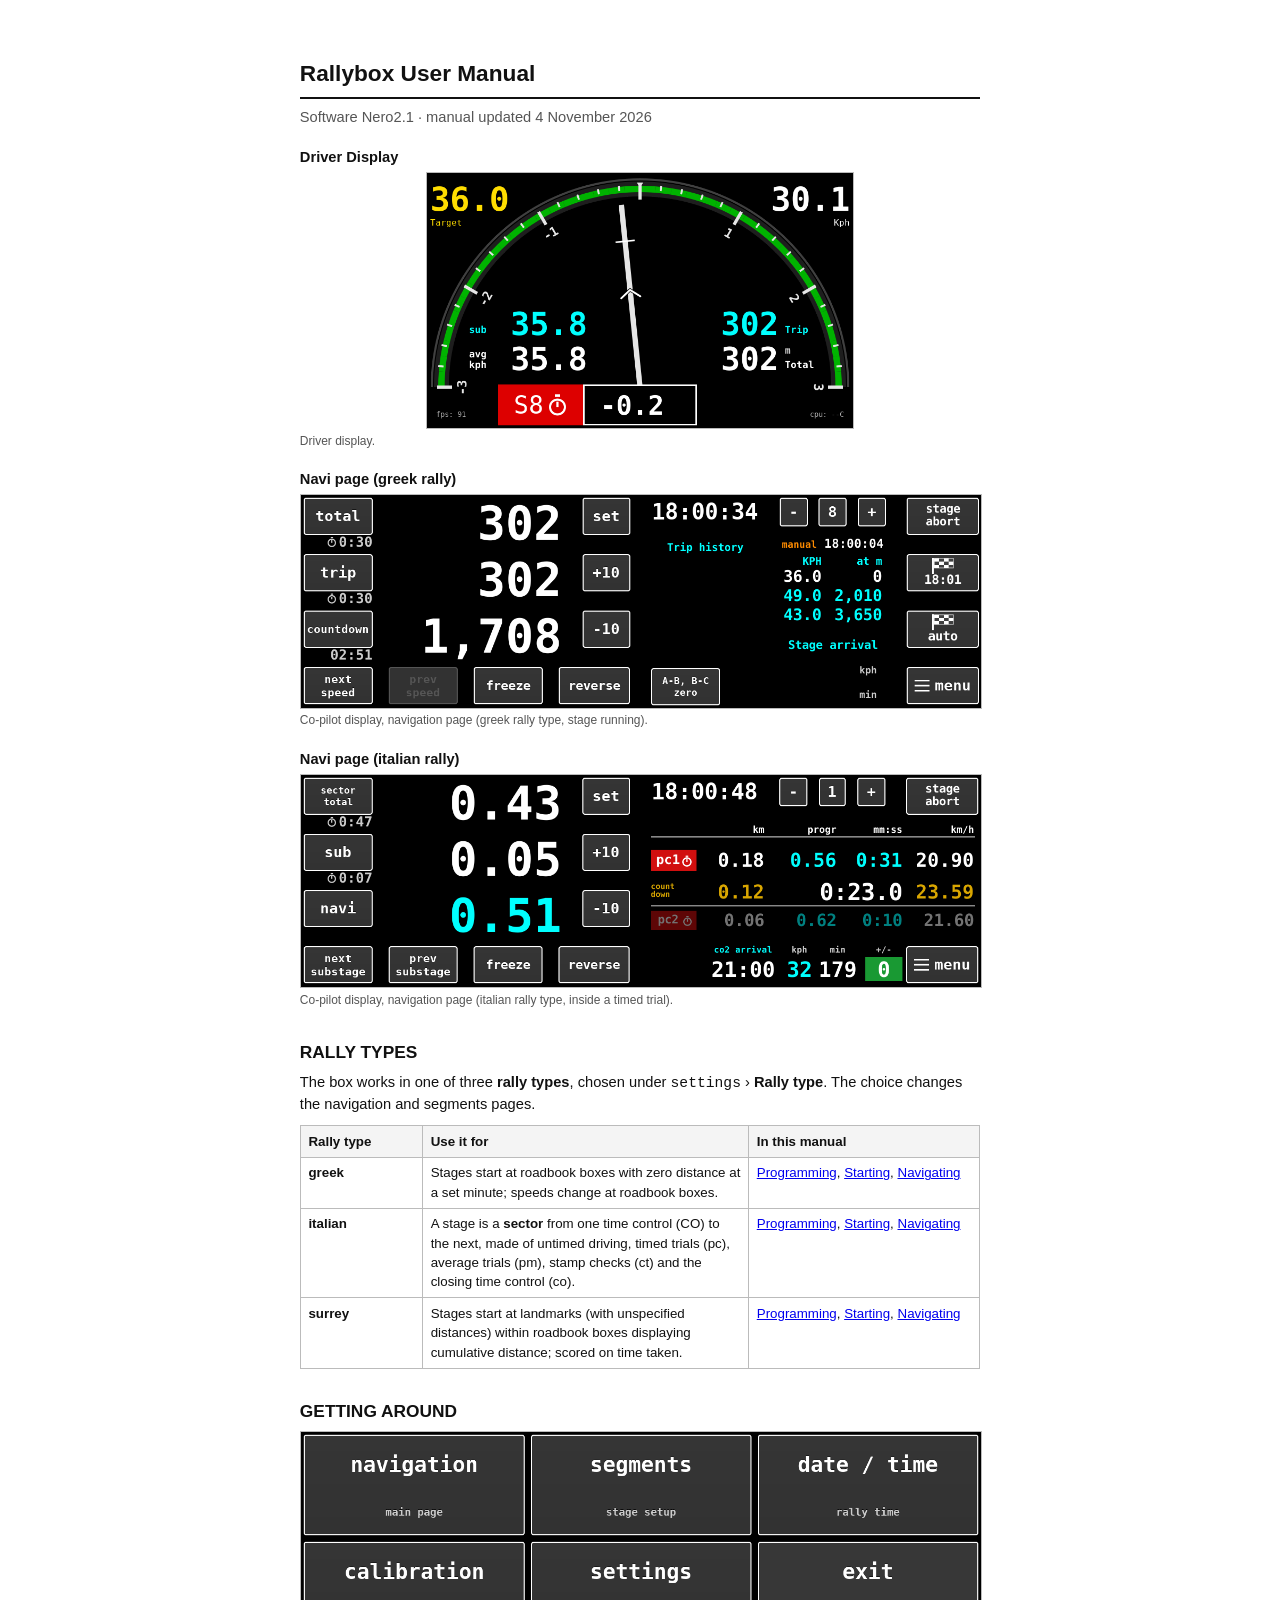
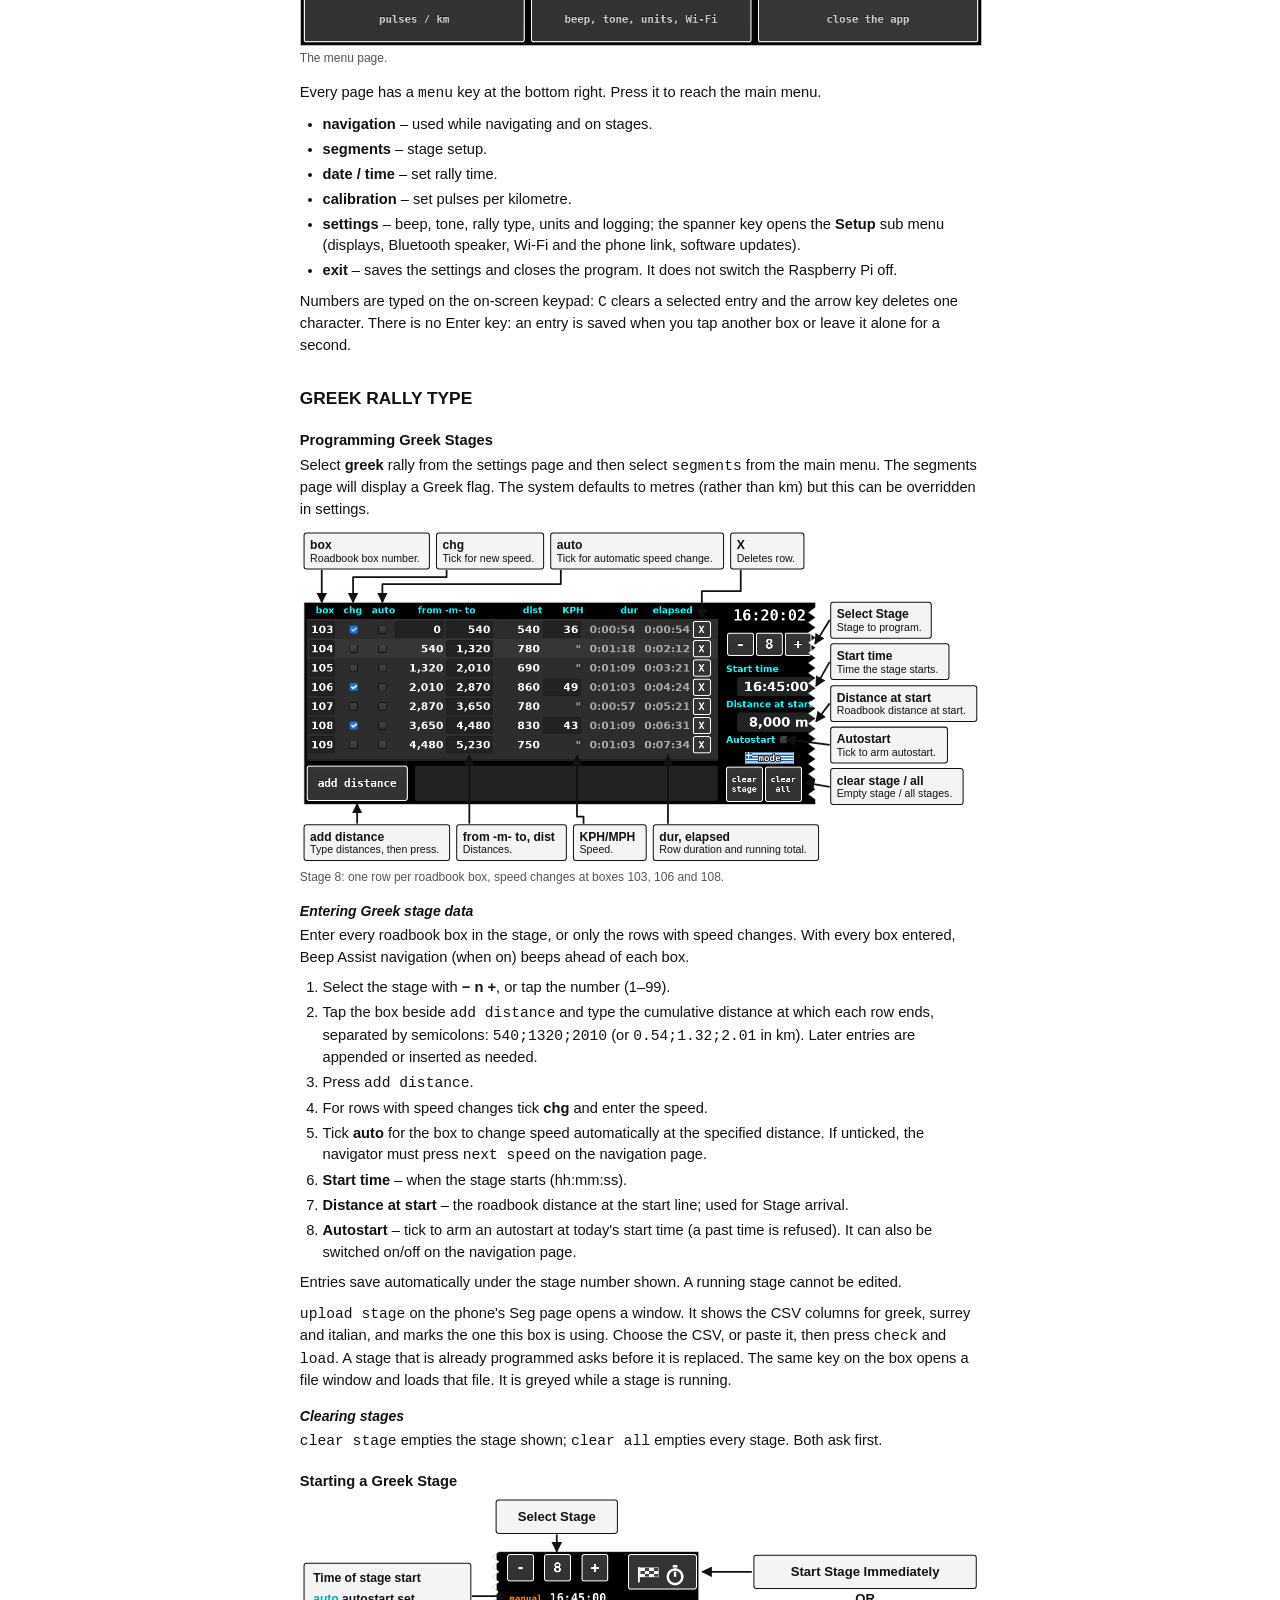
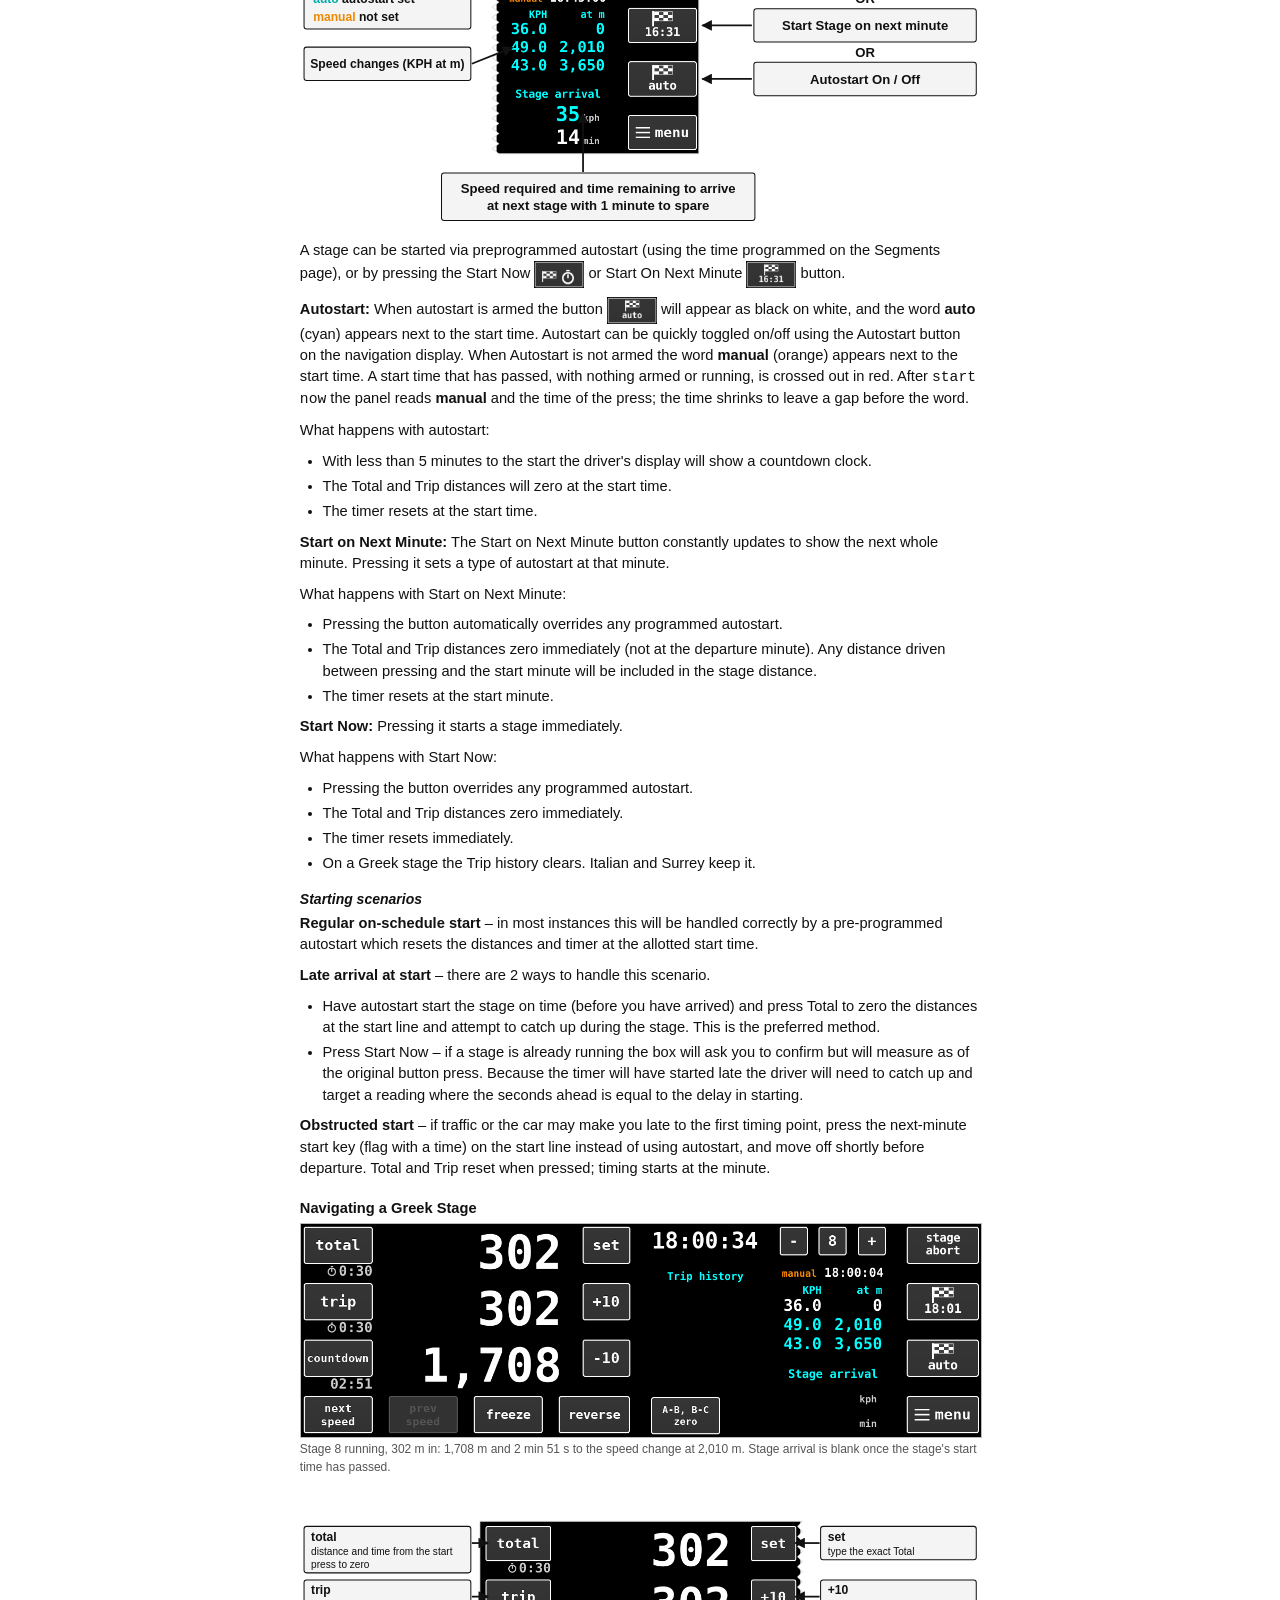
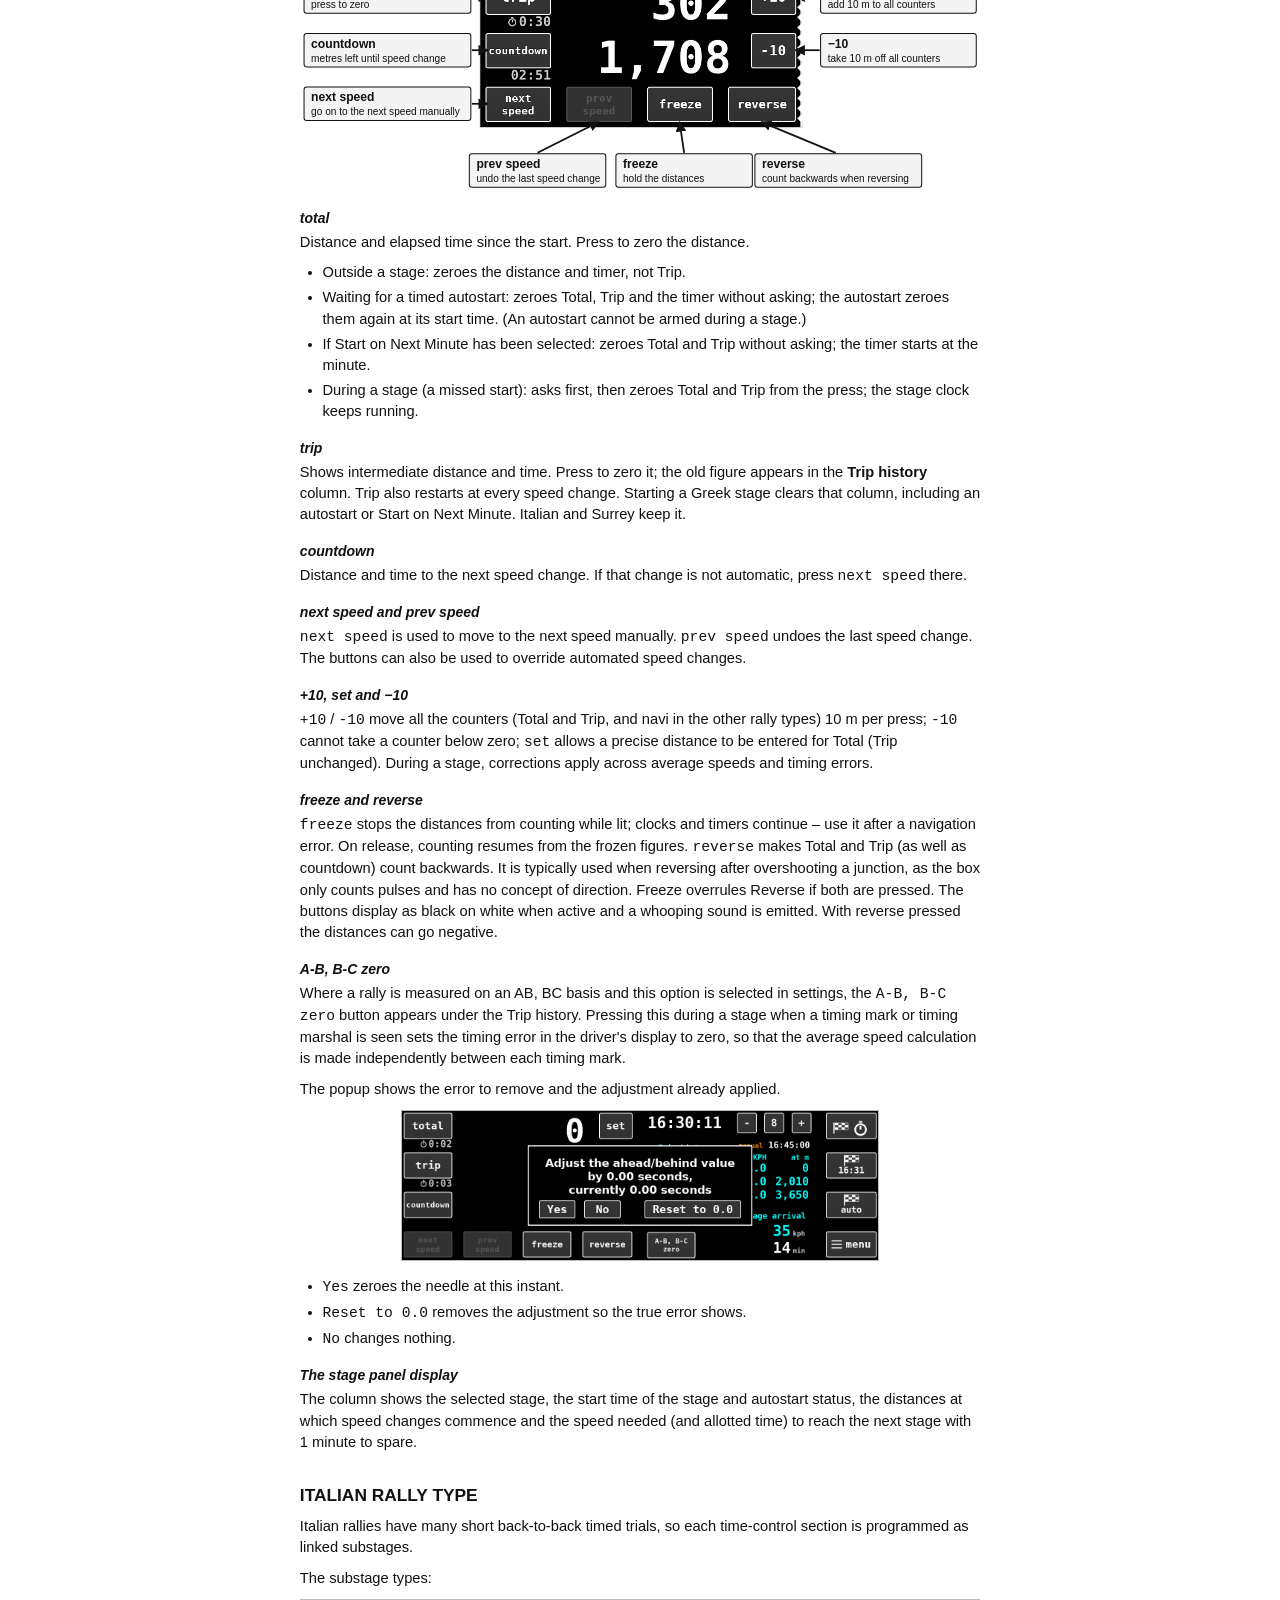
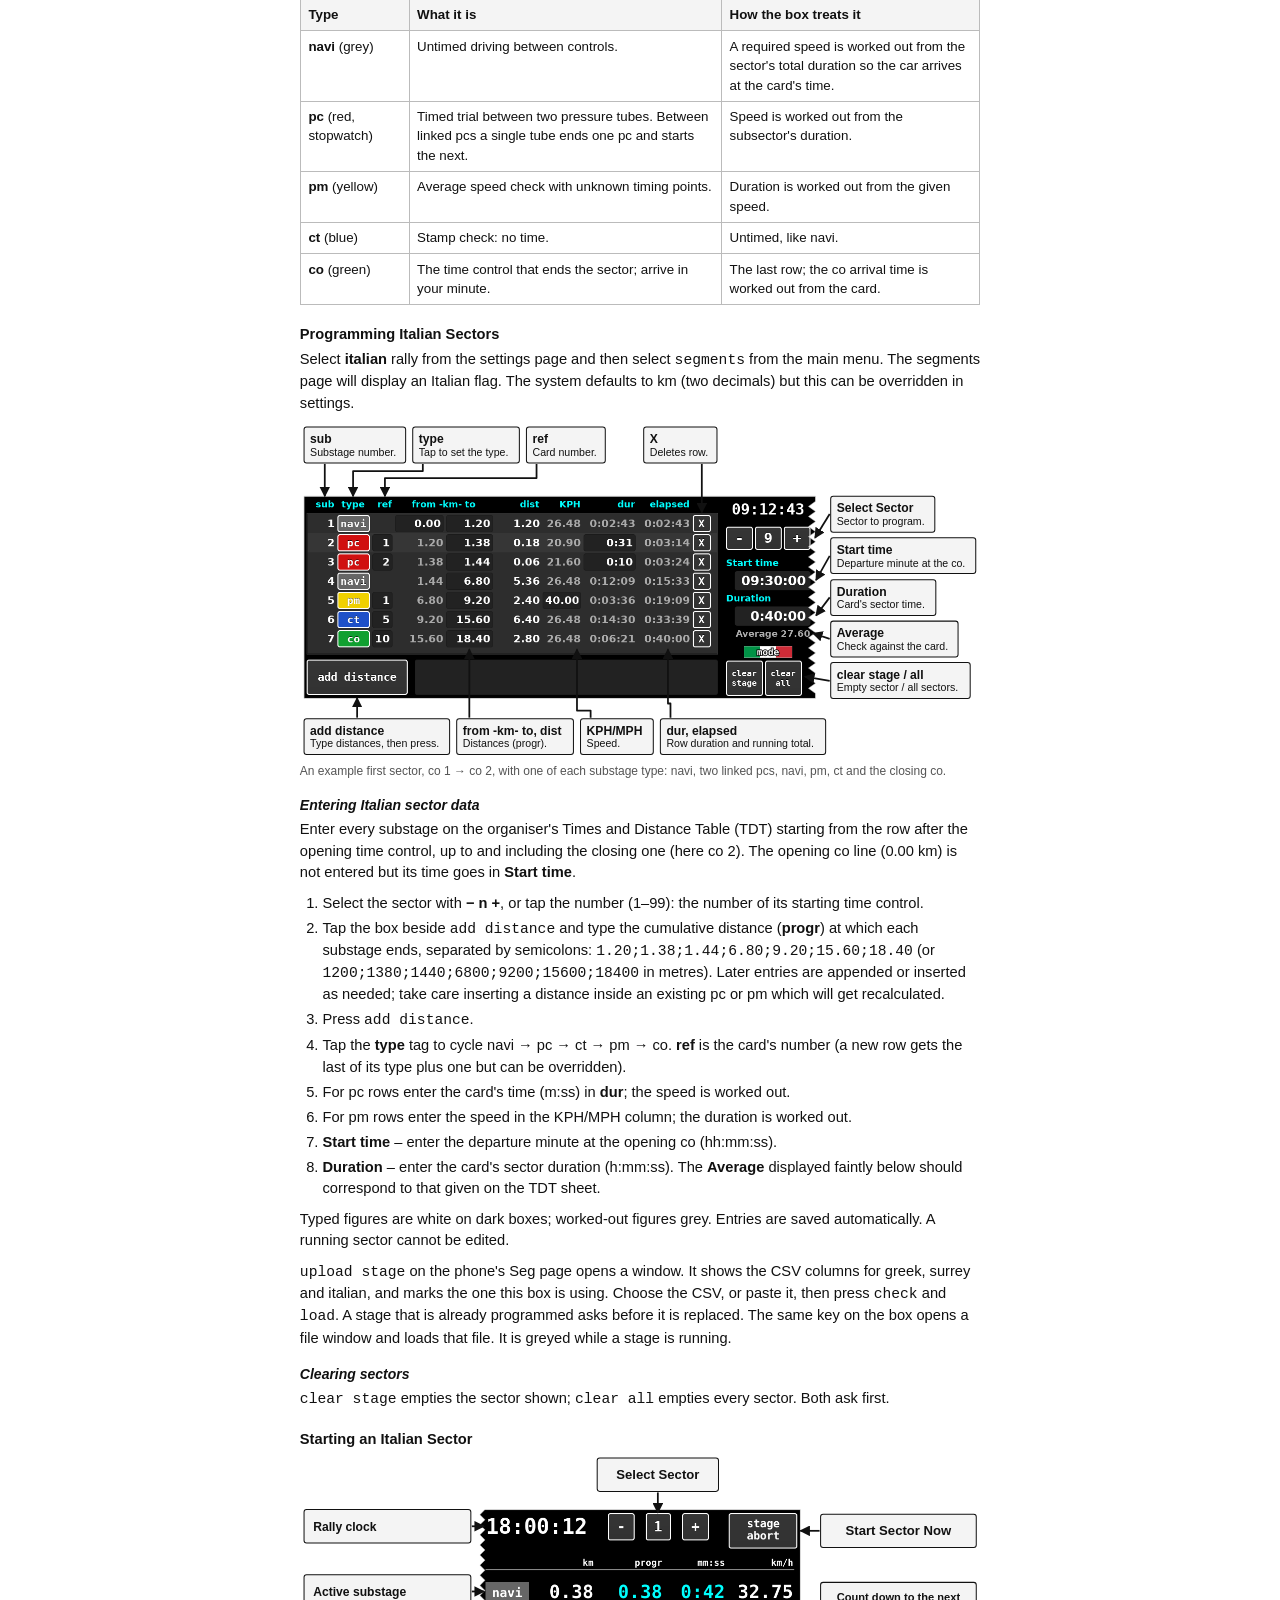
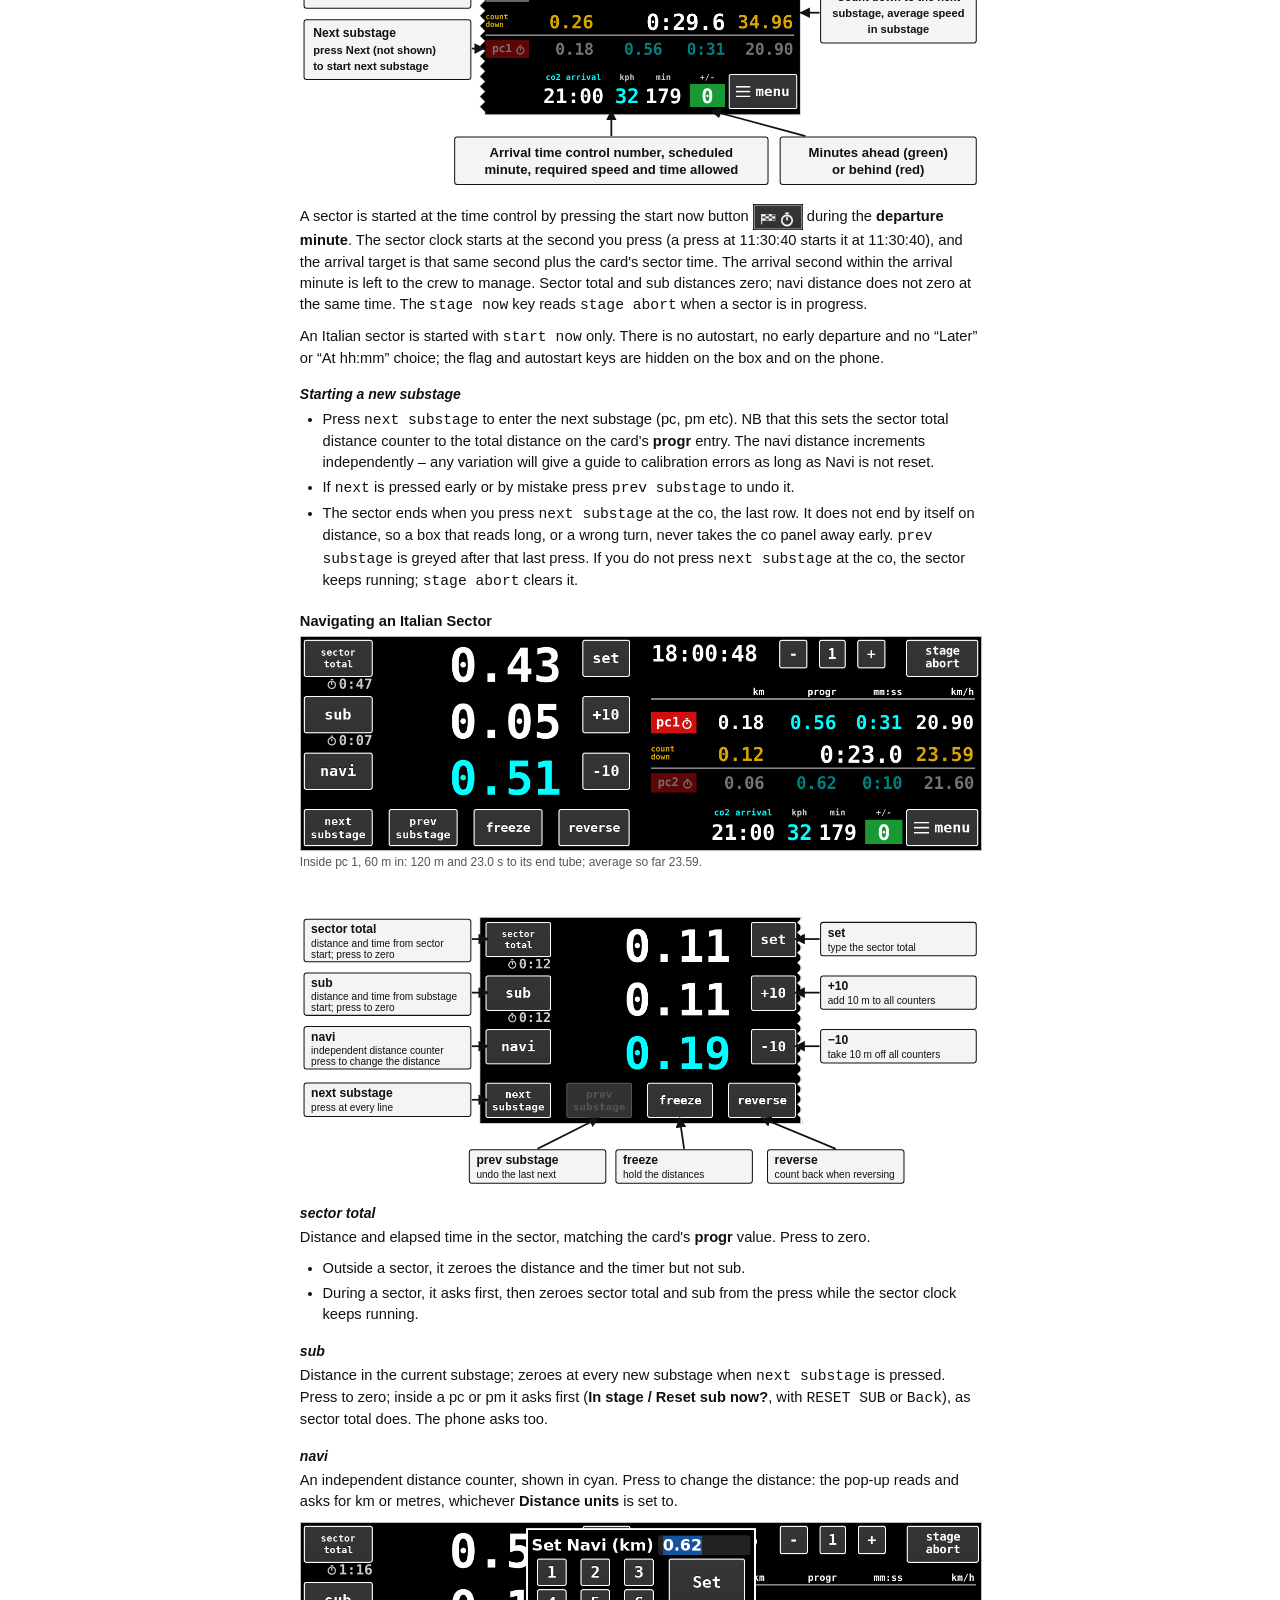
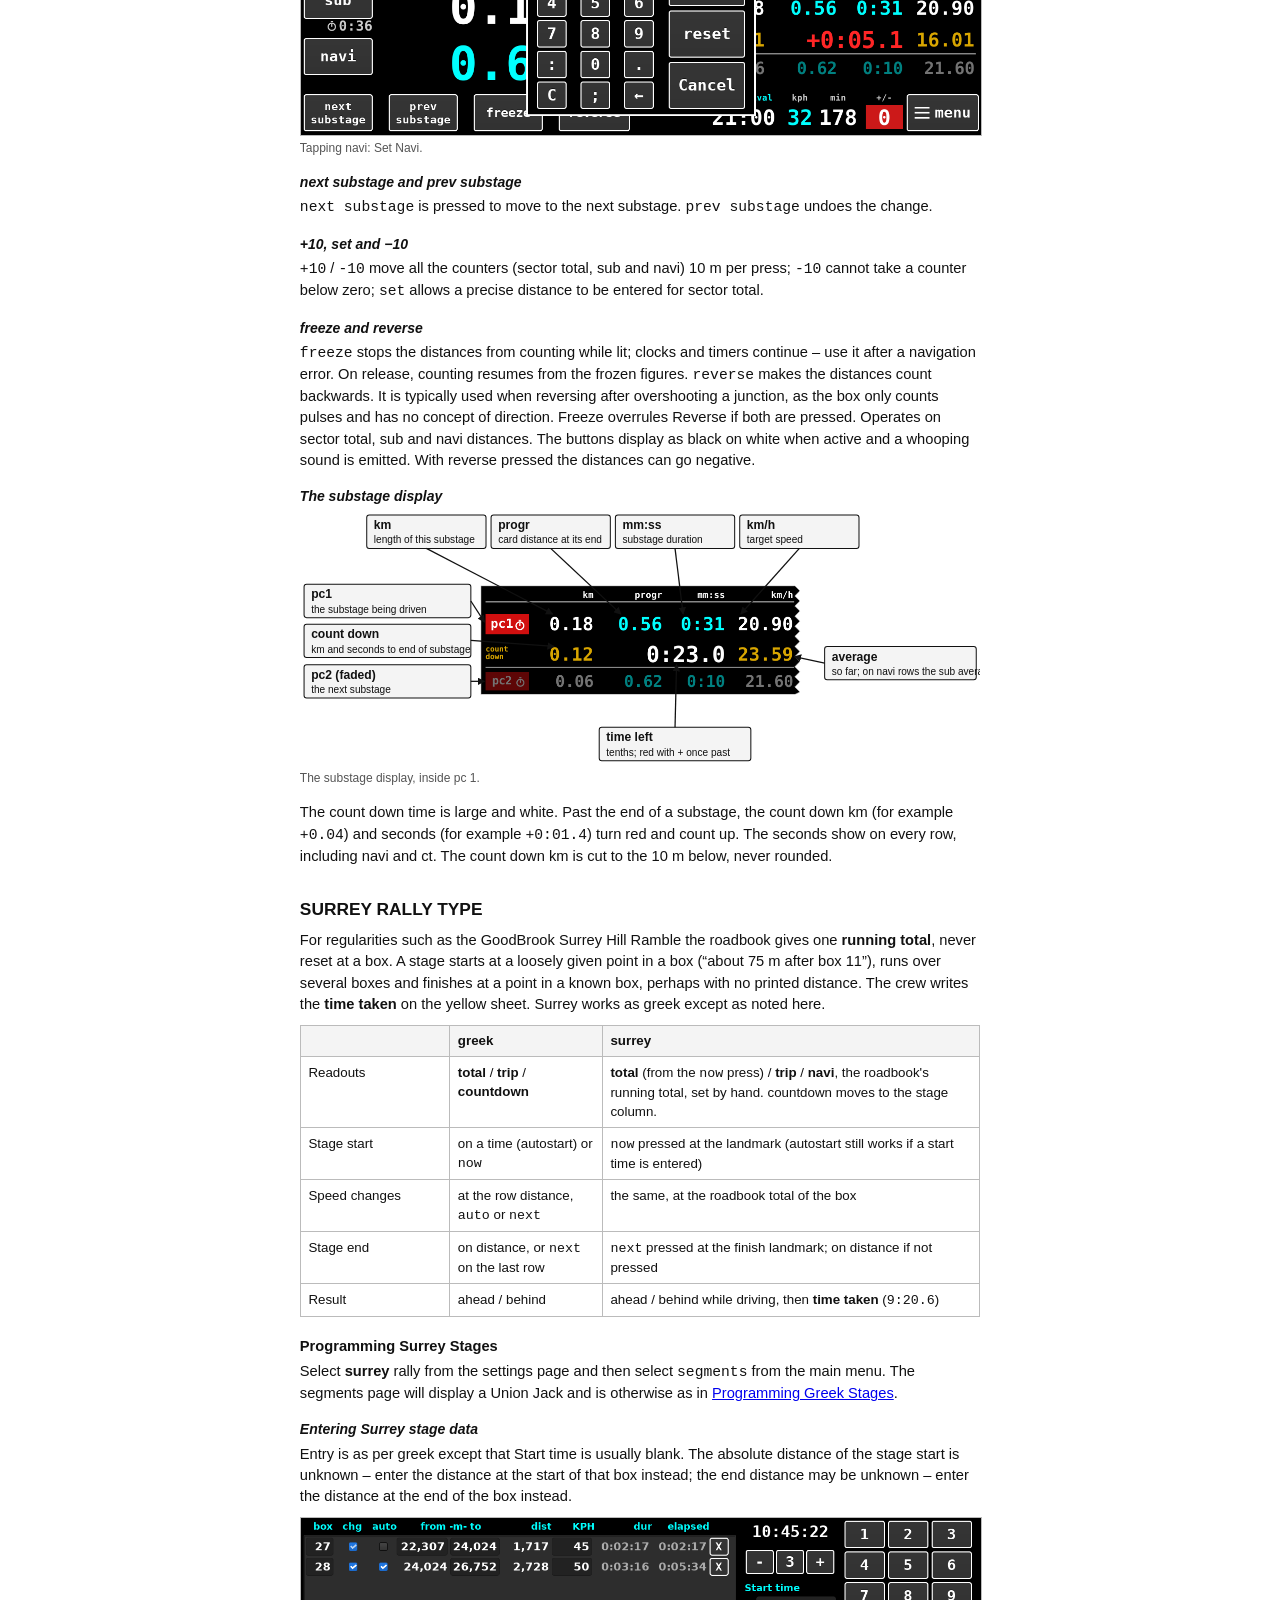
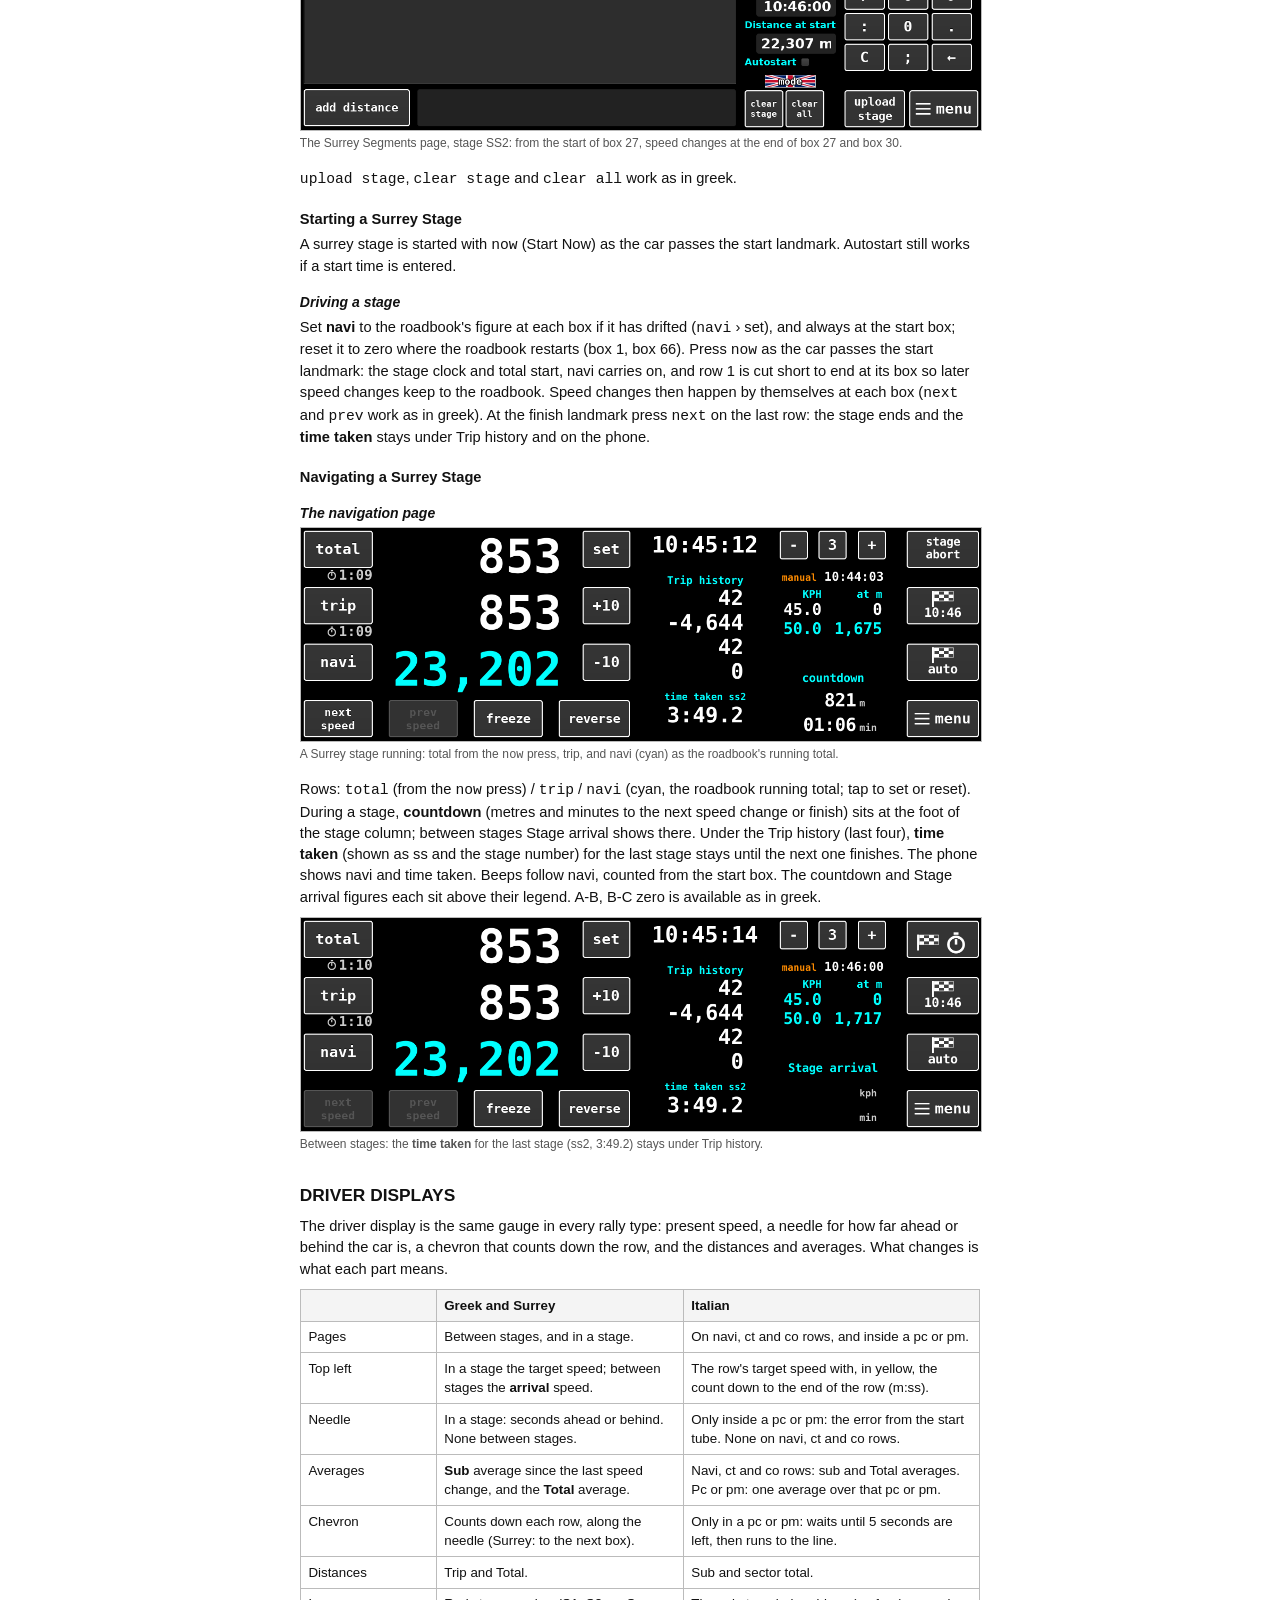
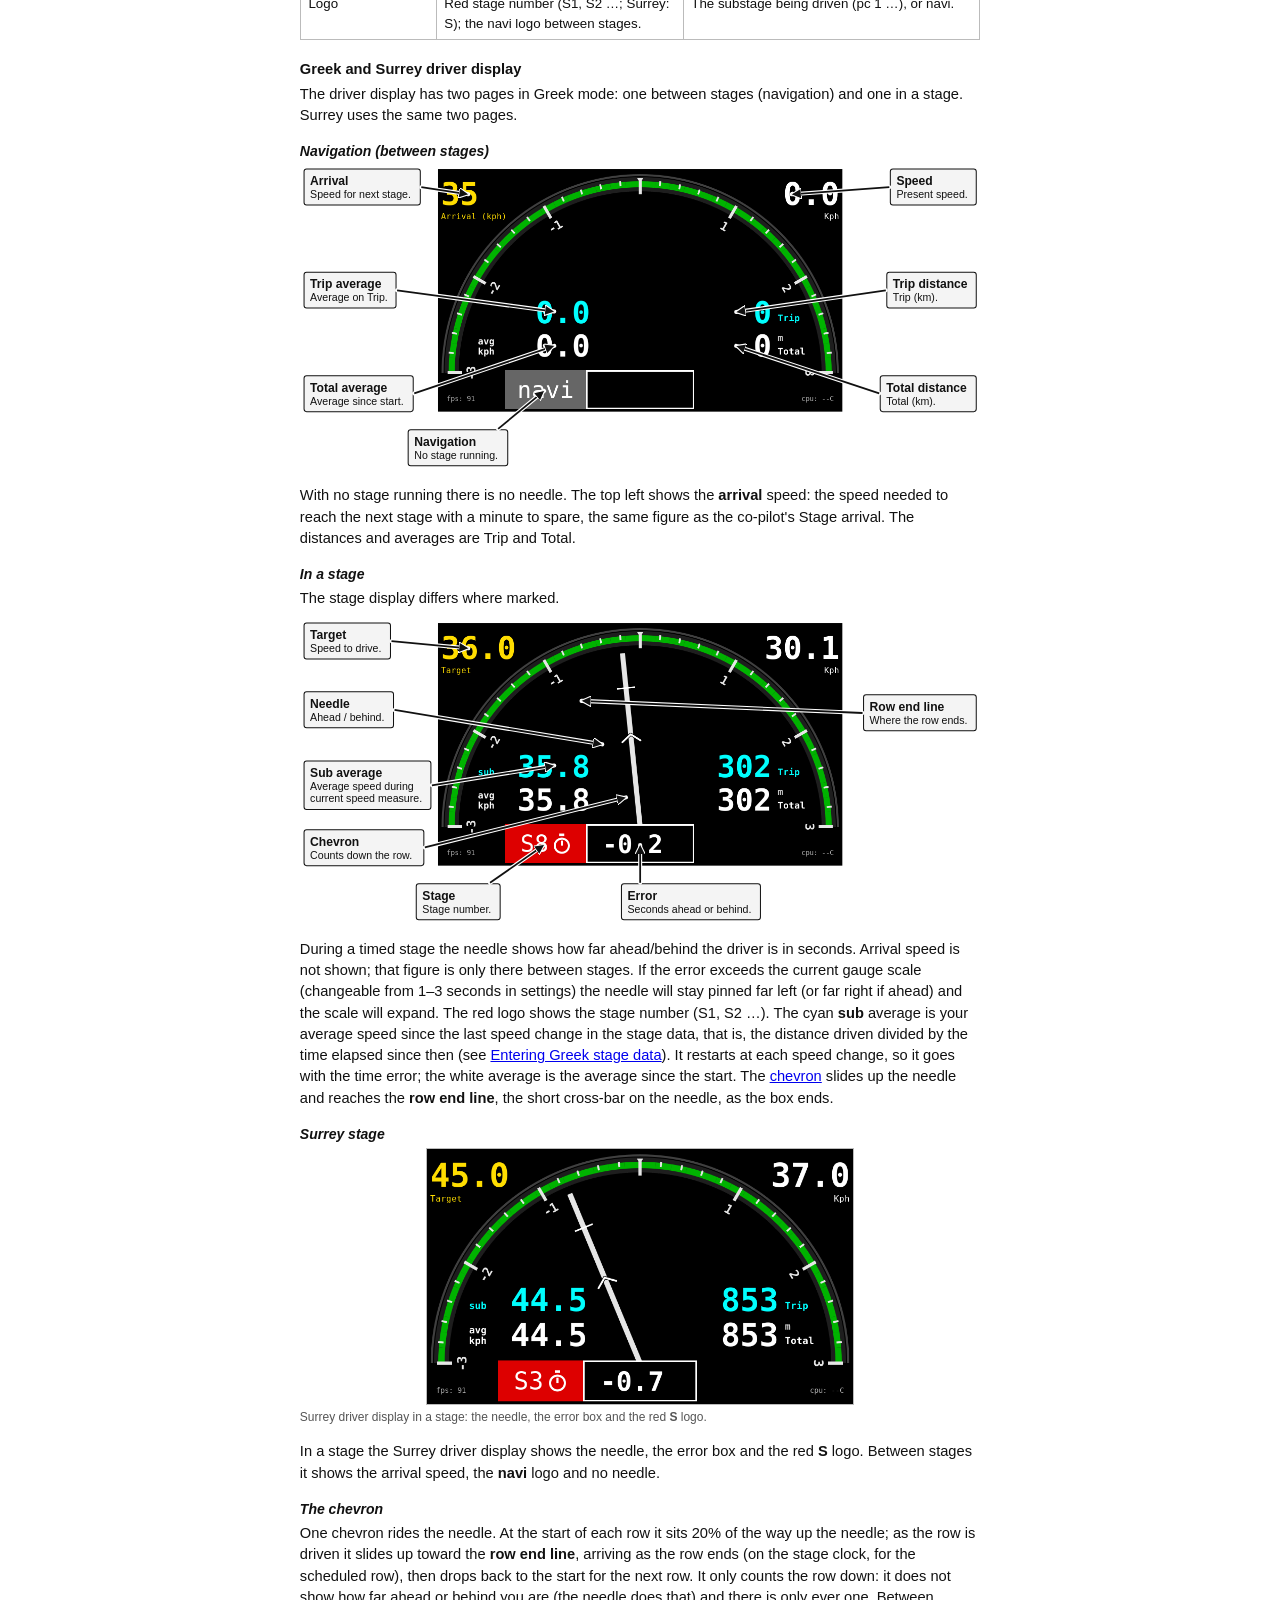
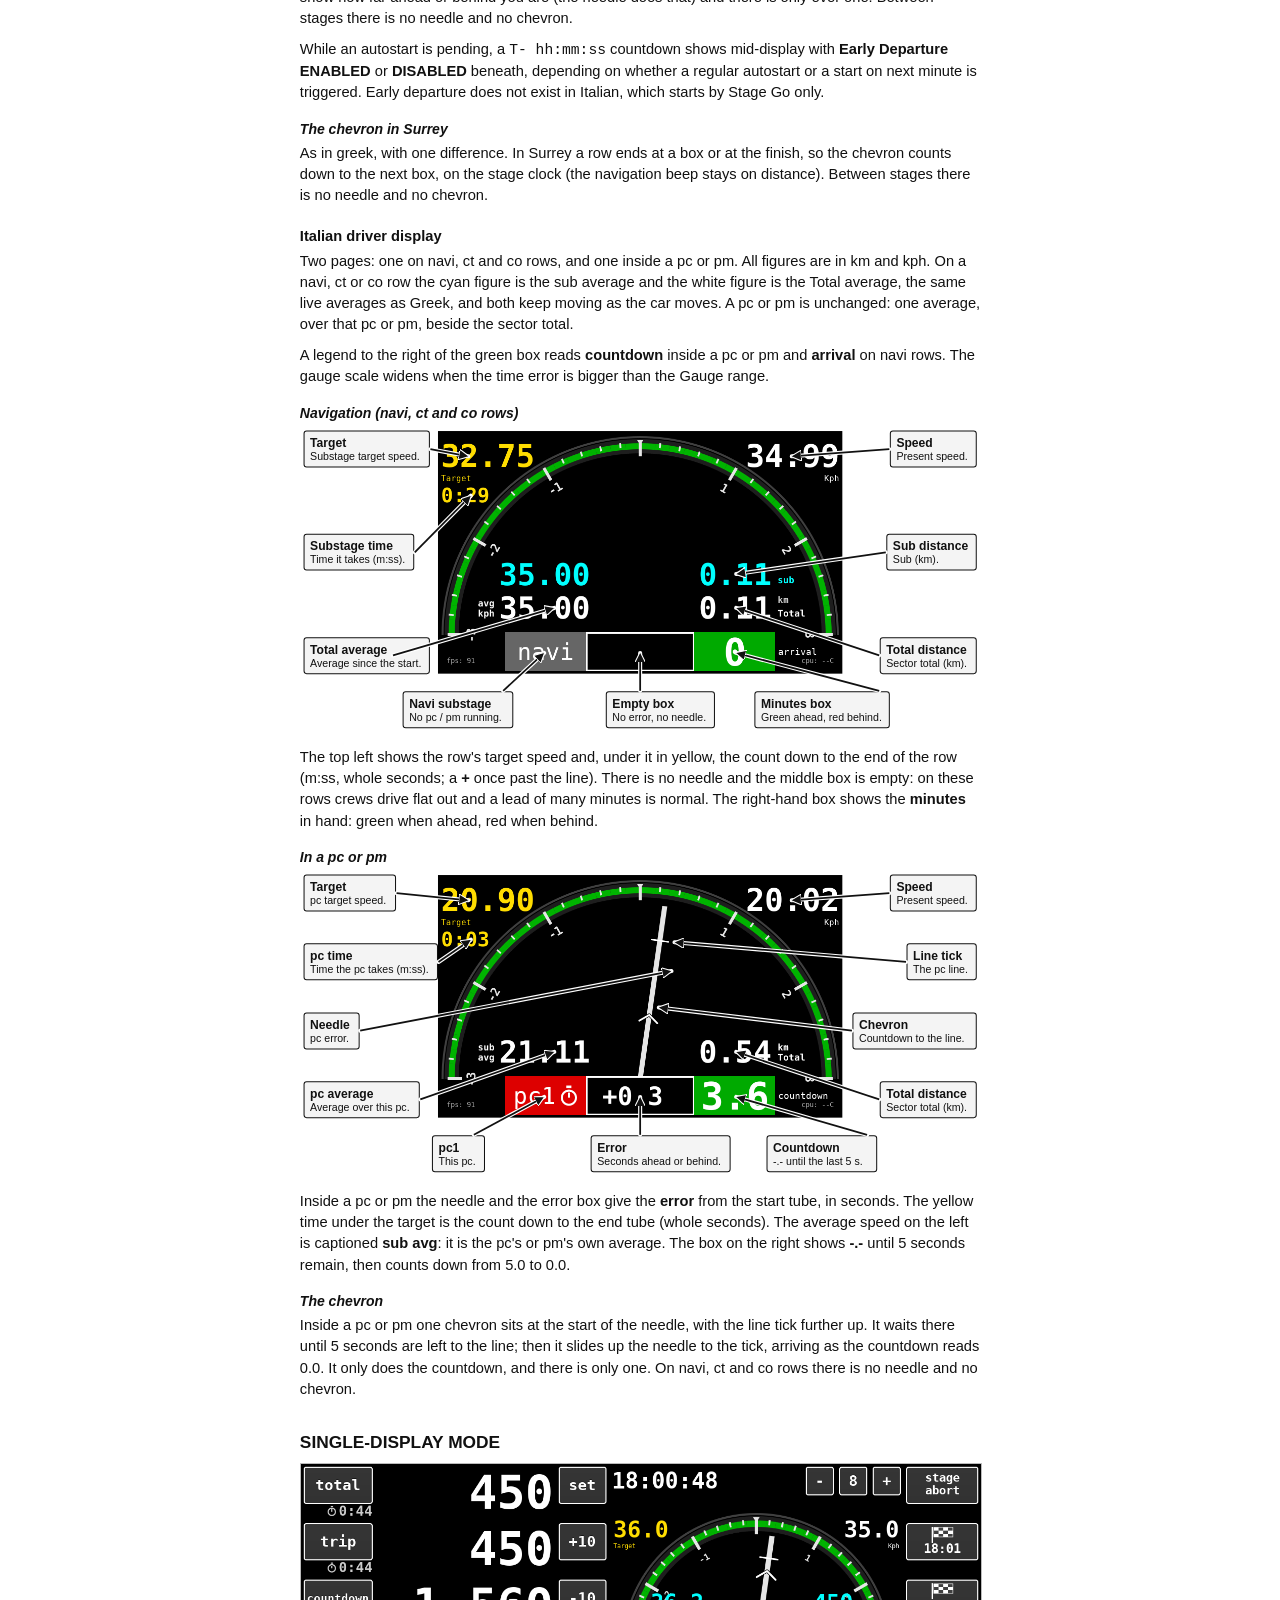
==== commit 9febc3fa: "RB-DOC-06: manual brought up to date (5 November) and every screen grab retaken Text: Italian count " ====
--- a/docs/manual.html
+++ b/docs/manual.html
@@ -374,7 +374,7 @@
 
 <figure class="screen">
   <img src="manual-images/main-screen.png" alt="The greek navigation page with a stage running">
-  <figcaption>Stage 8 running, 709 m in: 1,301 m and 2 min 10 s to the speed change at 2010 m. Trip was zeroed twice (Trip history 299, 254); Stage arrival needs 23 kph to reach the next stage with 22 min to go.</figcaption>
+  <figcaption>Stage 8 running, 302 m in: 1,708 m and 2 min 51 s to the speed change at 2,010 m. Stage arrival is blank once the stage's start time has passed.</figcaption>
 </figure>
 
 <figure class="screen">
@@ -724,7 +724,7 @@
 
 <figure class="screen">
   <img src="manual-images/italian-pc.png" alt="The italian navigation page inside a timed trial">
-  <figcaption>Inside pc 1, 100 m in: 80 m and 18.7 s to its end tube; average so far 29.80.</figcaption>
+  <figcaption>Inside pc 1, 60 m in: 120 m and 23.0 s to its end tube; average so far 23.59.</figcaption>
 </figure>
 
 <figure class="screen">
@@ -794,7 +794,8 @@
 <code>RESET SUB</code> or <code>Back</code>), as sector total does. The phone asks too.</p>
 
 <h4>navi</h4>
-<p>An independent distance counter. Press to change the distance.</p>
+<p>An independent distance counter, shown in cyan. Press to change the distance: the pop-up reads and
+asks for km or metres, whichever <b>Distance units</b> is set to.</p>
 
 <figure class="screen">
   <img src="manual-images/italian-navi-set.png" alt="The Set Navi pop-up">
@@ -866,8 +867,10 @@
   <figcaption>The substage display, inside pc 1.</figcaption>
 </figure>
 
-<p>Past the end of a substage, the count down km (for example <code>+0.04</code>) and seconds (for
-example <code>+0:01.4</code>) turn red and count up. The seconds show on every row, including navi and ct.</p>
+<p>The count down time is large and white. Past the end of a substage, the count down km (for example
+<code>+0.04</code>) and seconds (for example <code>+0:01.4</code>) turn red and count up. The seconds
+show on every row, including navi and ct. The count down km is cut to the 10&nbsp;m below, never
+rounded.</p>
 
 </section>
 
@@ -943,7 +946,7 @@
 
 <figure class="screen">
   <img src="manual-images/surrey-nav-idle.png" alt="The surrey navigation page between stages">
-  <figcaption>Between stages: the <b>time taken</b> for the last stage (ss2, 1:24.0) stays under Trip history.</figcaption>
+  <figcaption>Between stages: the <b>time taken</b> for the last stage (ss2, 3:49.2) stays under Trip history.</figcaption>
 </figure>
 
 </section>
@@ -959,7 +962,7 @@
 <table>
 <tr><th style="width: 20%"></th><th>Greek and Surrey</th><th>Italian</th></tr>
 <tr><td>Pages</td><td>Between stages, and in a stage.</td><td>On navi, ct and co rows, and inside a pc or pm.</td></tr>
-<tr><td>Top left</td><td>In a stage the target speed; between stages the <b>arrival</b> speed.</td><td>The row's target speed with, in yellow, how long the row takes.</td></tr>
+<tr><td>Top left</td><td>In a stage the target speed; between stages the <b>arrival</b> speed.</td><td>The row's target speed with, in yellow, the count down to the end of the row (m:ss).</td></tr>
 <tr><td>Needle</td><td>In a stage: seconds ahead or behind. None between stages.</td><td>Only inside a pc or pm: the error from the start tube. None on navi, ct and co rows.</td></tr>
 <tr><td>Averages</td><td><b>Sub</b> average since the last speed change, and the <b>Total</b> average.</td><td>Navi, ct and co rows: sub and Total averages. Pc or pm: one average over that pc or pm.</td></tr>
 <tr><td>Chevron</td><td>Counts down each row, along the needle (Surrey: to the next box).</td><td>Only in a pc or pm: waits until 5 seconds are left, then runs to the line.</td></tr>
@@ -1212,8 +1215,8 @@
   </svg>
 </figure>
 
-<p>The top left shows the row's target speed and, under it in yellow, how long the row takes at that
-speed (m:ss). There is no needle and the middle box is empty: on these rows crews drive flat out and
+<p>The top left shows the row's target speed and, under it in yellow, the count down to the end of
+the row (m:ss, whole seconds; a <b>+</b> once past the line). There is no needle and the middle box is empty: on these rows crews drive flat out and
 a lead of many minutes is normal. The right-hand box shows the <b>minutes</b> in hand: green when
 ahead, red when behind.</p>
 
@@ -1295,7 +1298,8 @@
 </figure>
 
 <p>Inside a pc or pm the needle and the error box give the <b>error</b> from the start tube, in
-seconds. The yellow time is how long the pc takes. The box on the right shows <b>-.-</b> until 5
+seconds. The yellow time under the target is the count down to the end tube (whole seconds). The average
+speed on the left is captioned <b>sub avg</b>: it is the pc's or pm's own average. The box on the right shows <b>-.-</b> until 5
 seconds remain, then counts down from 5.0 to 0.0.</p>
 
 <h4 id="chevron-italian">The chevron</h4>
@@ -1480,7 +1484,7 @@
 <ul>
 <li><b>Ahead/Behind Tone</b> &ndash; the driver's error tone, off/on.</li>
 <li><b>Tone when behind</b> / <b>Tone when ahead</b> &ndash; type 1 or 2; both silent under 0.2 s
-error and in the first 250 m. <b>Type 1</b>: a buzzer tick that speeds up with the error in 0.2 s
+error and in the first 250 m (in italian from the moment a pc or pm starts). <b>Type 1</b>: a buzzer tick that speeds up with the error in 0.2 s
 steps, from about one a second at 0.2 s to about eight by 3 s; behind ticks slightly higher.
 <b>Type 2</b>: a steady tone rising in pitch in 0.2 s steps to 3 s; behind is higher and harsher,
 ahead lower and smoother.</li>
@@ -1502,7 +1506,10 @@
 delay. It applies to the countdown beeps only, not the 100&nbsp;m beeps, and the phone shows the same figure.</li>
 <li><b>Speed units</b> &ndash; kph or mph.</li>
 <li><b>Distance units</b> &ndash; <b>00.00</b> (km, two decimals) or <b>0,000</b> (whole metres) for
-the driving figures and <code>add distance</code>. It does not flip to kilometres at 100 km.</li>
+the driving figures and <code>add distance</code>. It does not flip to kilometres at 100 km. The
+<b>set</b> pop-ups (Set Total, Set Navi), <b>Distance at start</b> and Trip history use the same unit, and so
+does the phone. In km a figure is cut to the 10&nbsp;m below, never rounded up, so it never reads ahead of
+the car; a counter that reverse takes behind its start reads negative.</li>
 <li><b>Measure type</b> &ndash; <b>AB,BC</b> shows the A-B, B-C zero key on the greek and surrey navigation
 pages; <b>AB,AC</b> hides it.</li>
 <li><b>Stage data logging</b> &ndash; one file per stage, a row a second (distance, speed,
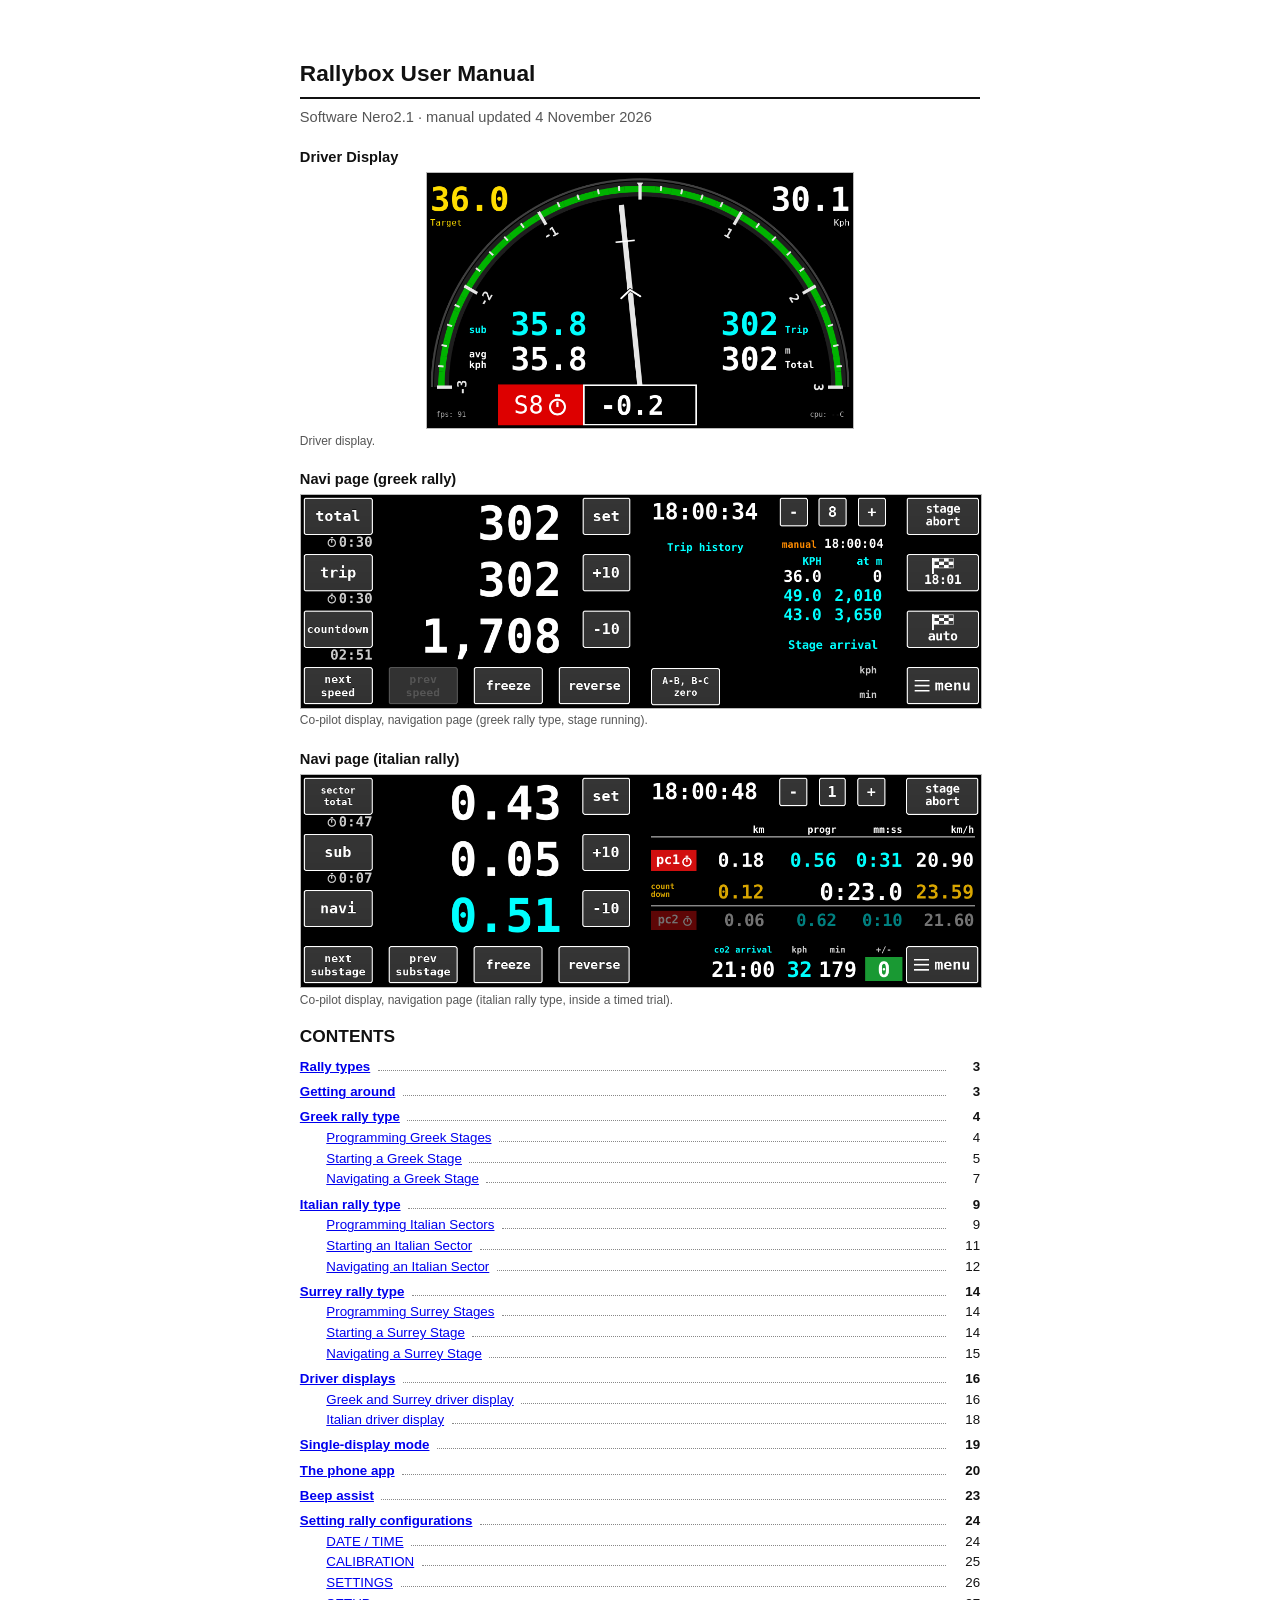
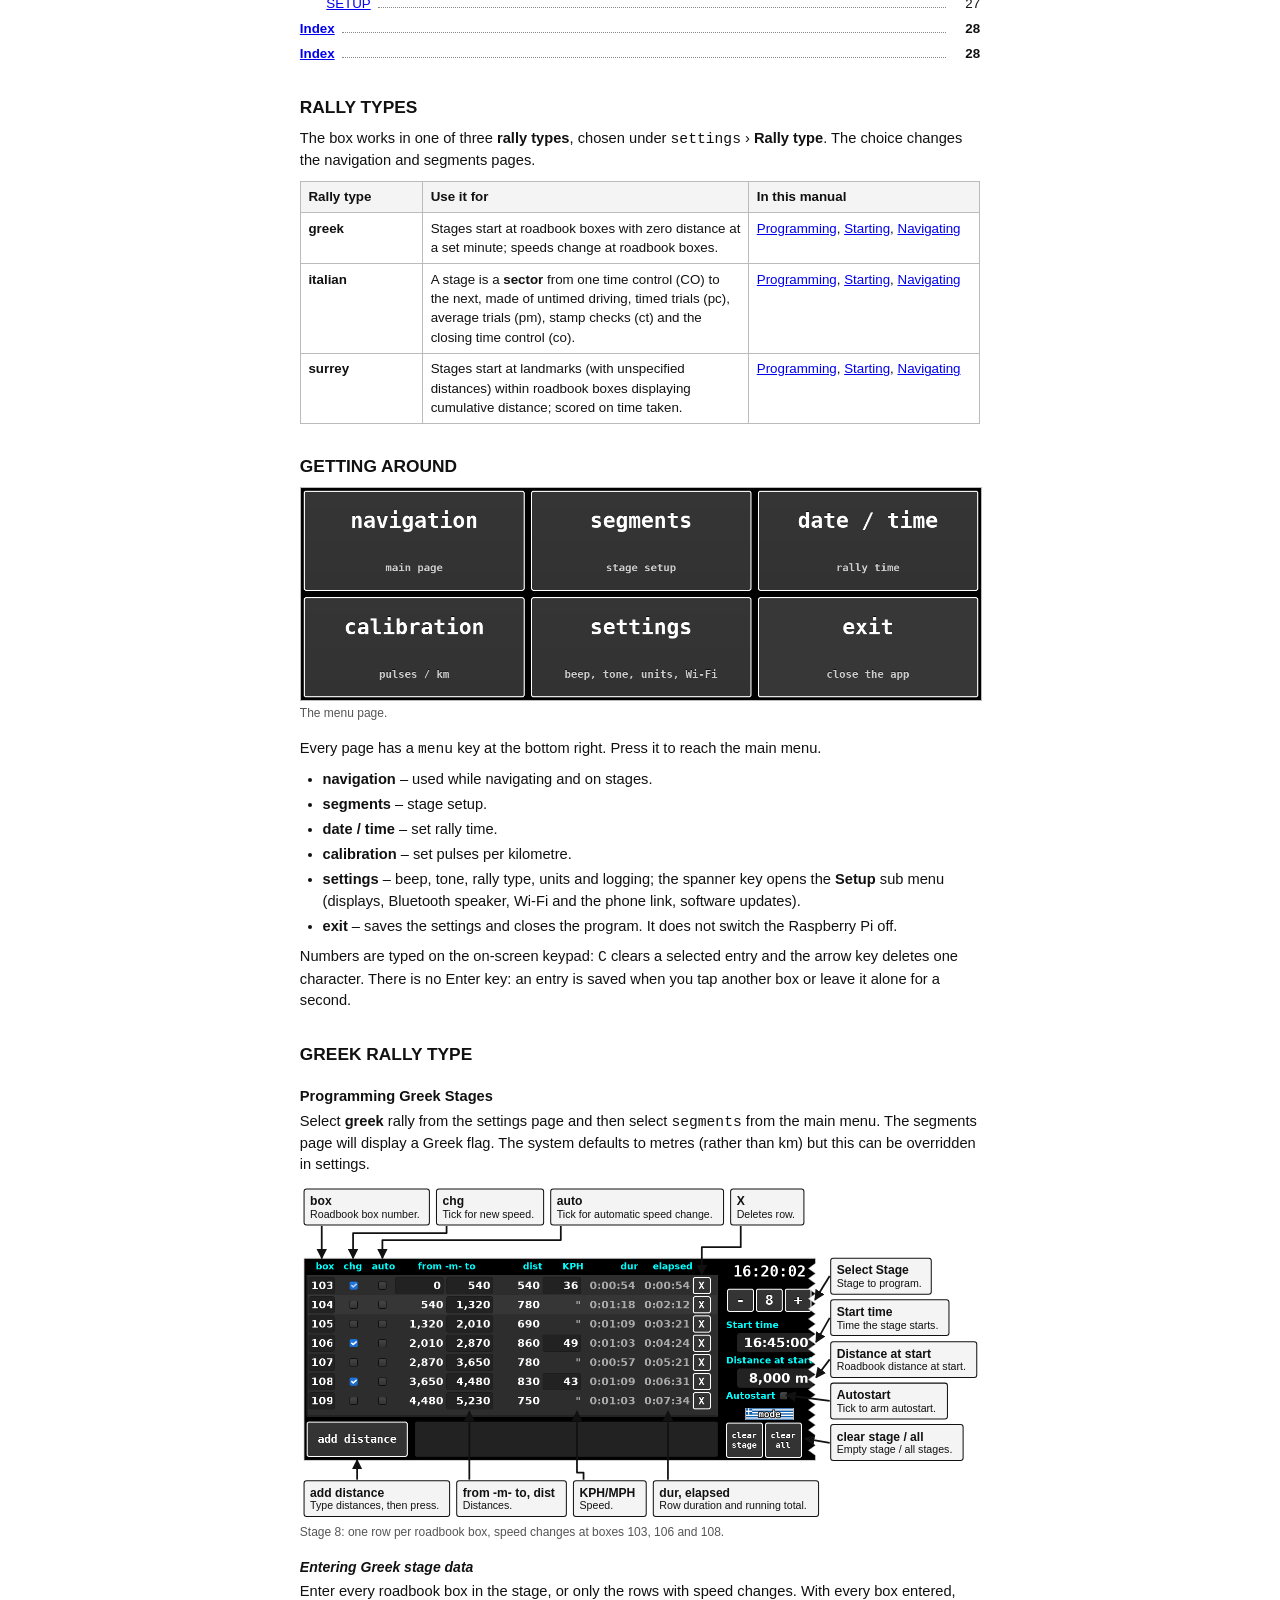
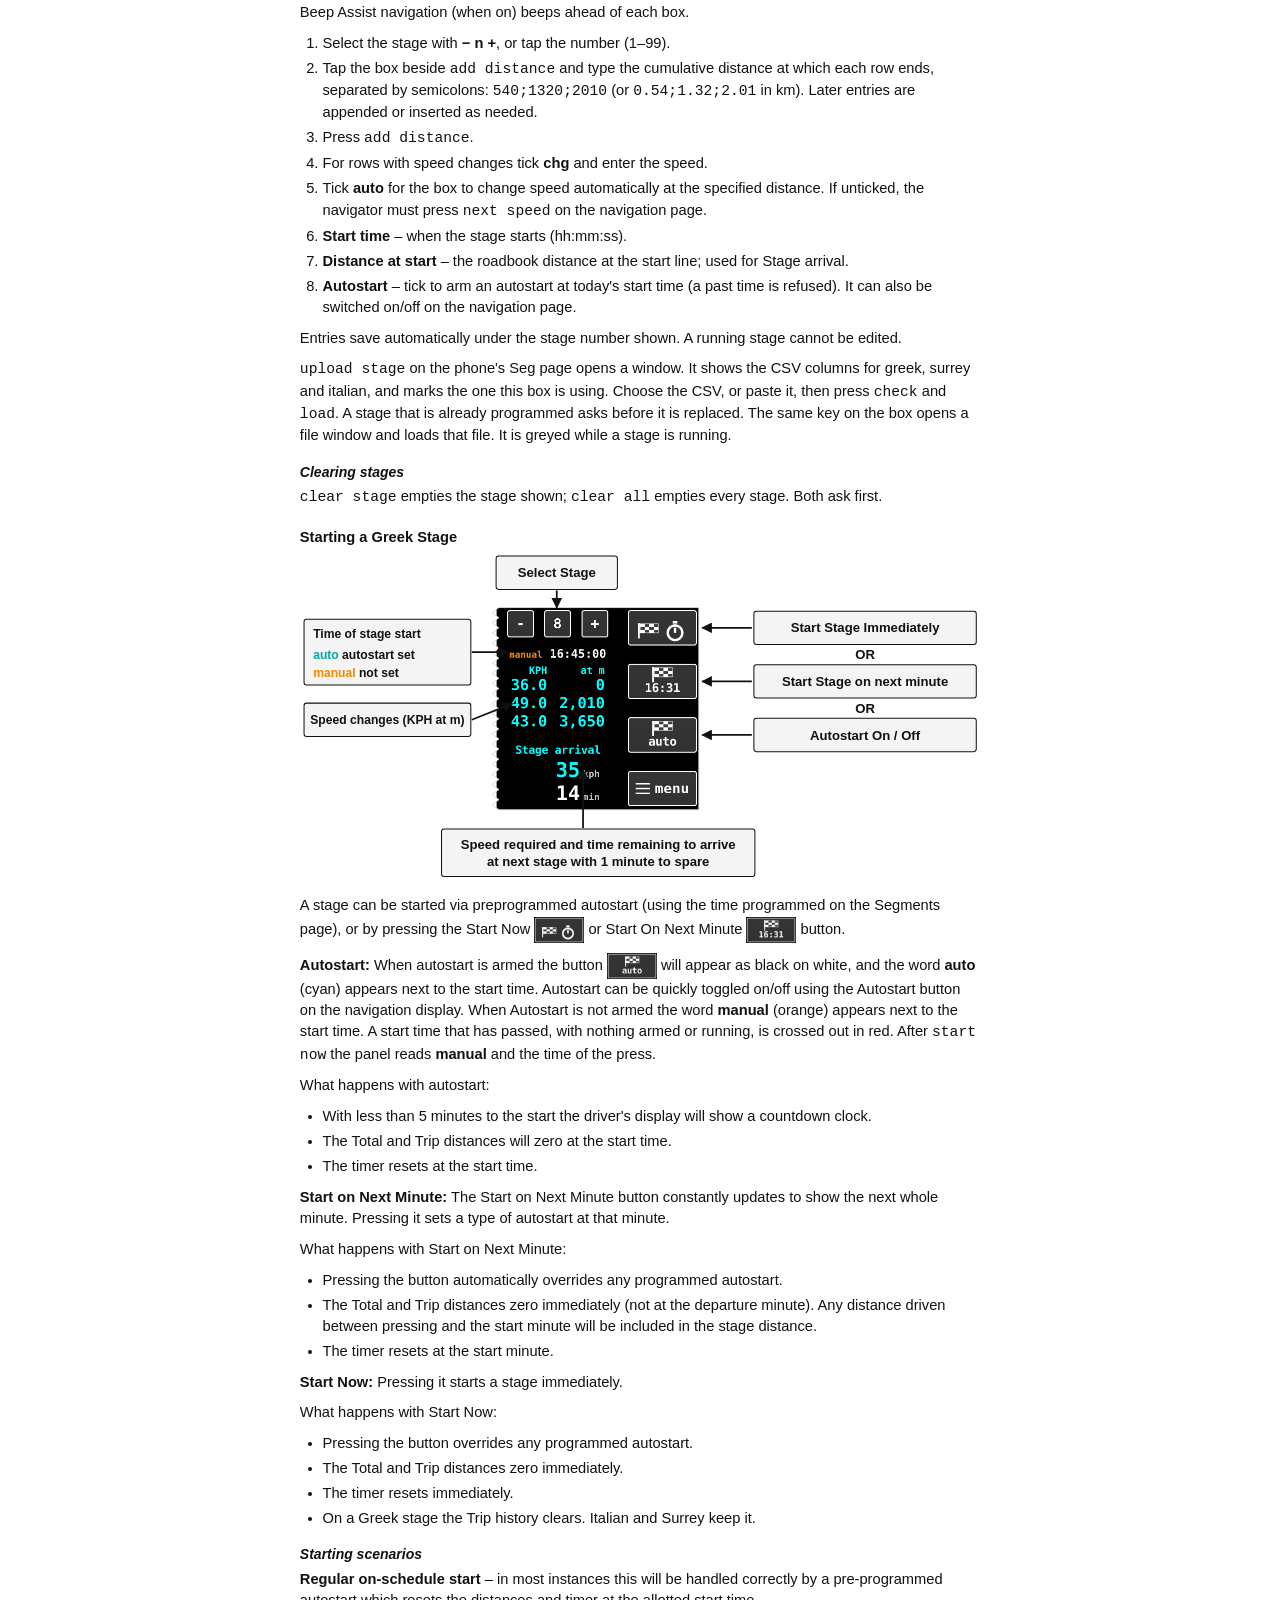
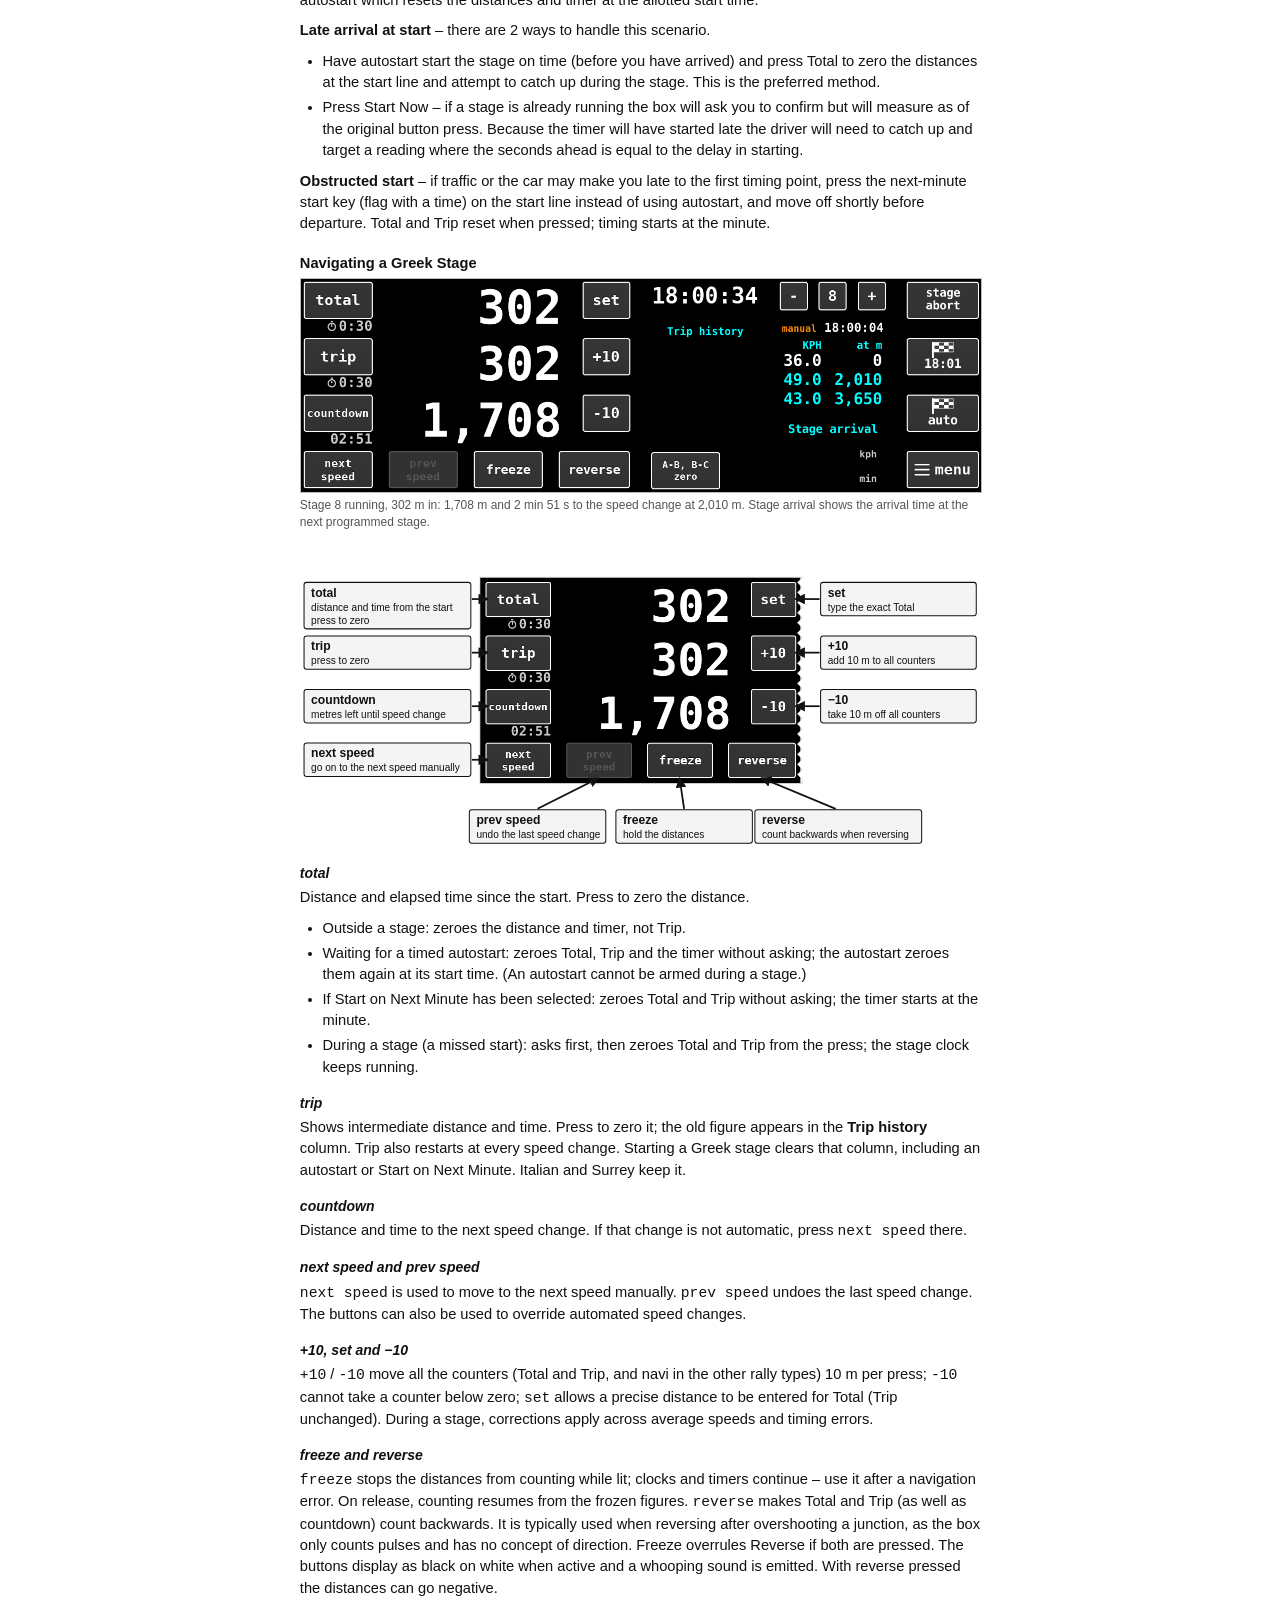
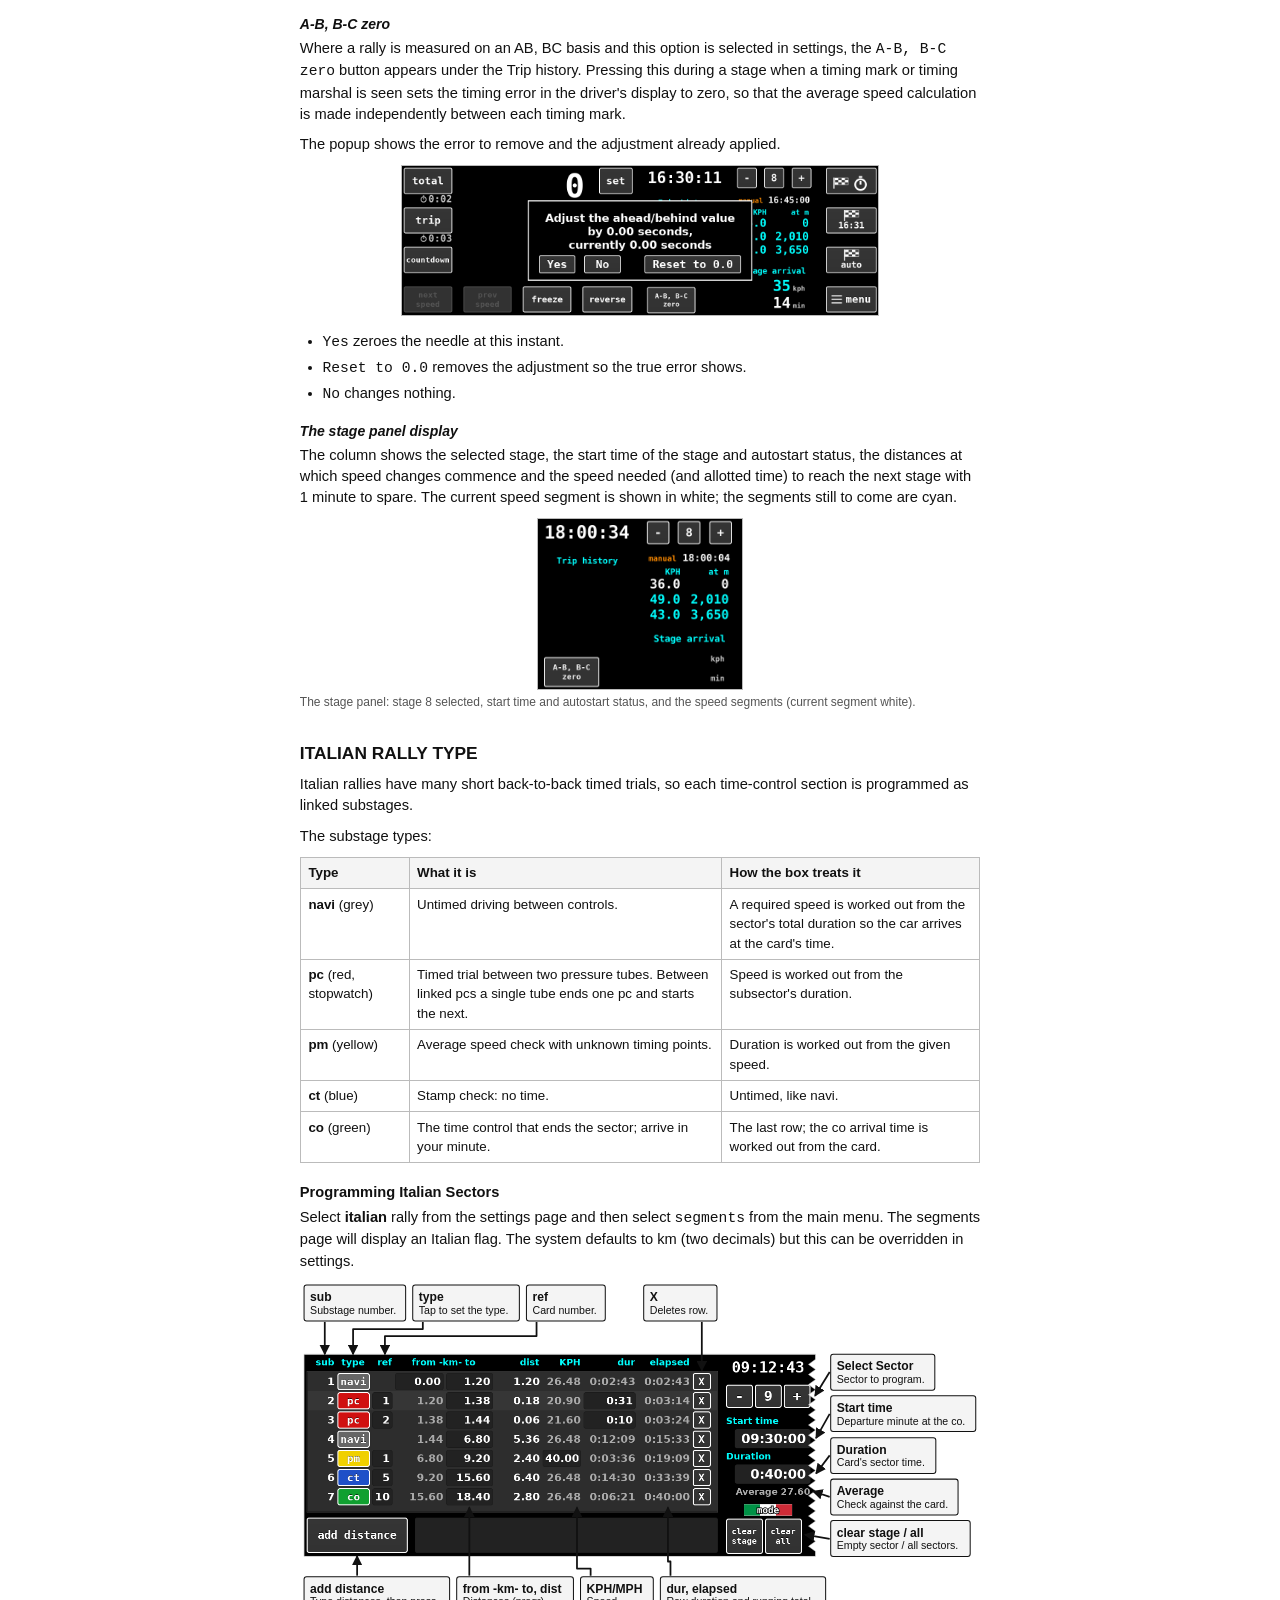
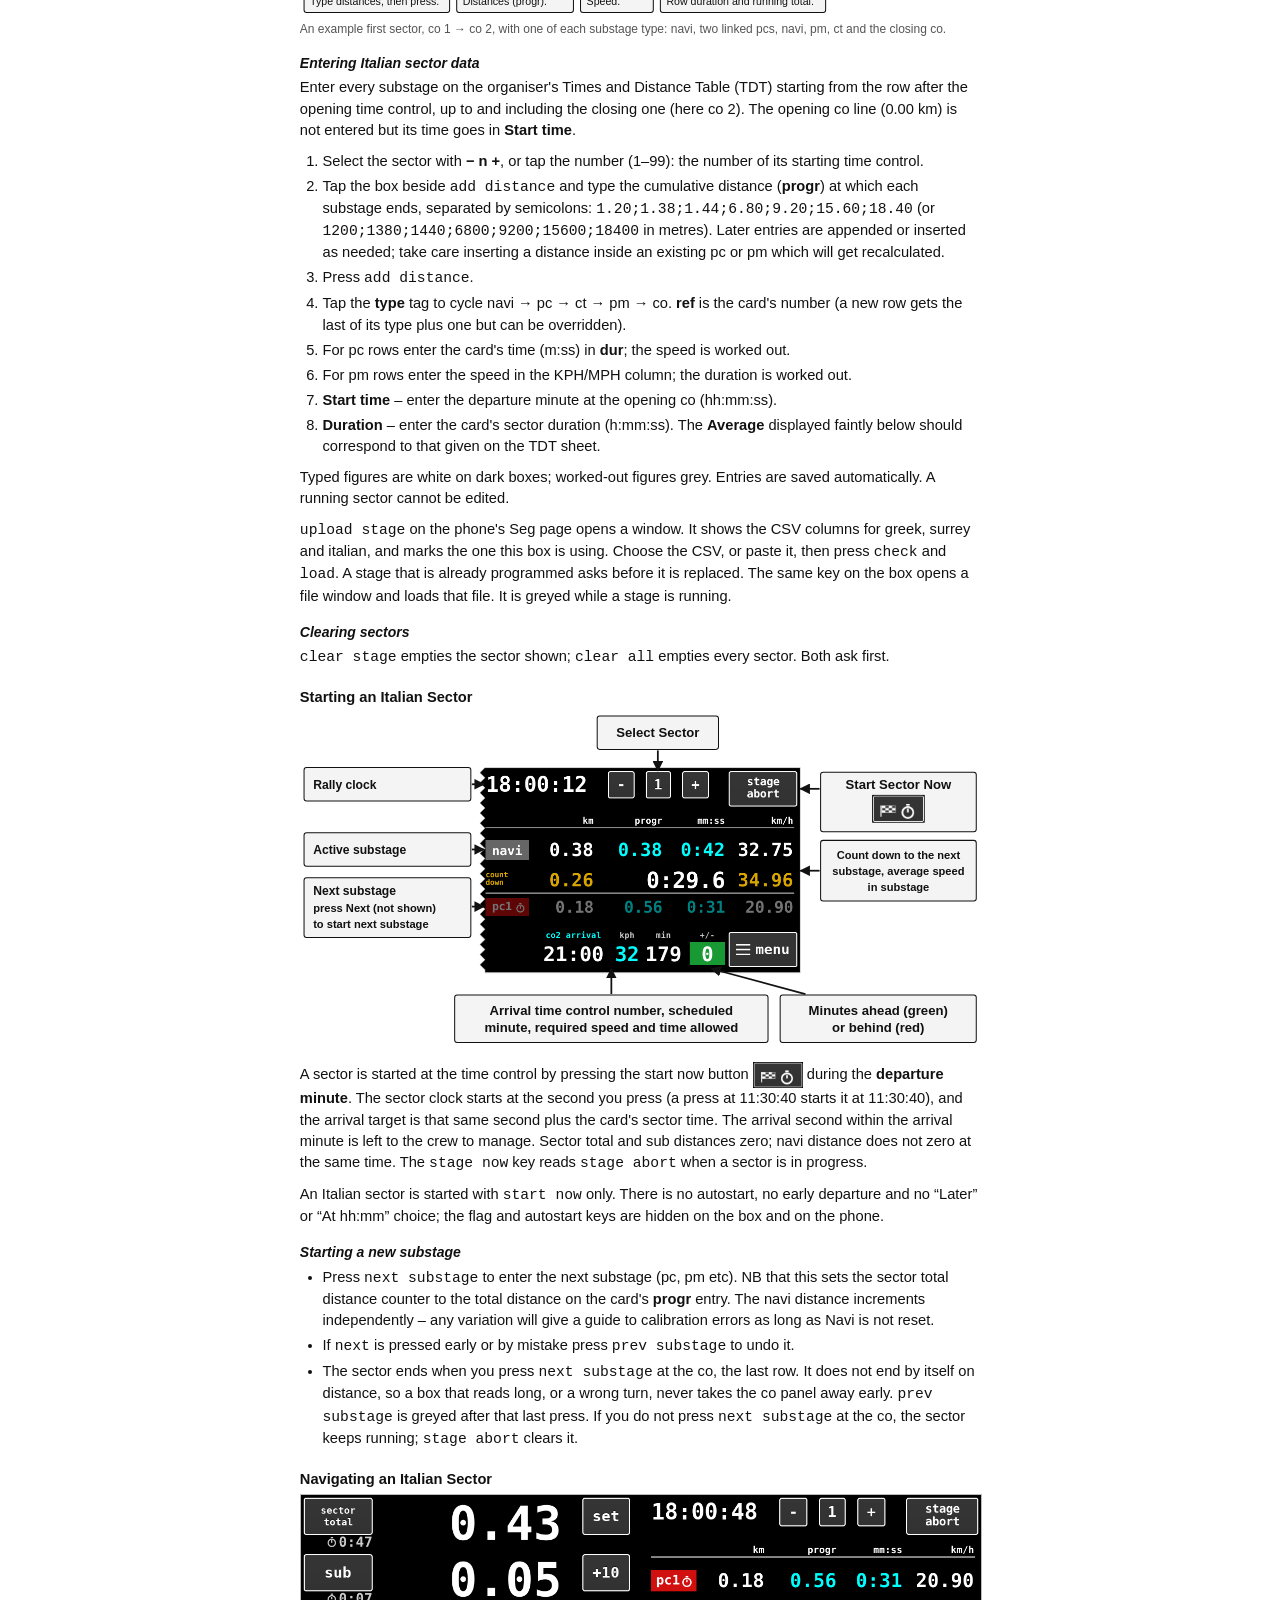
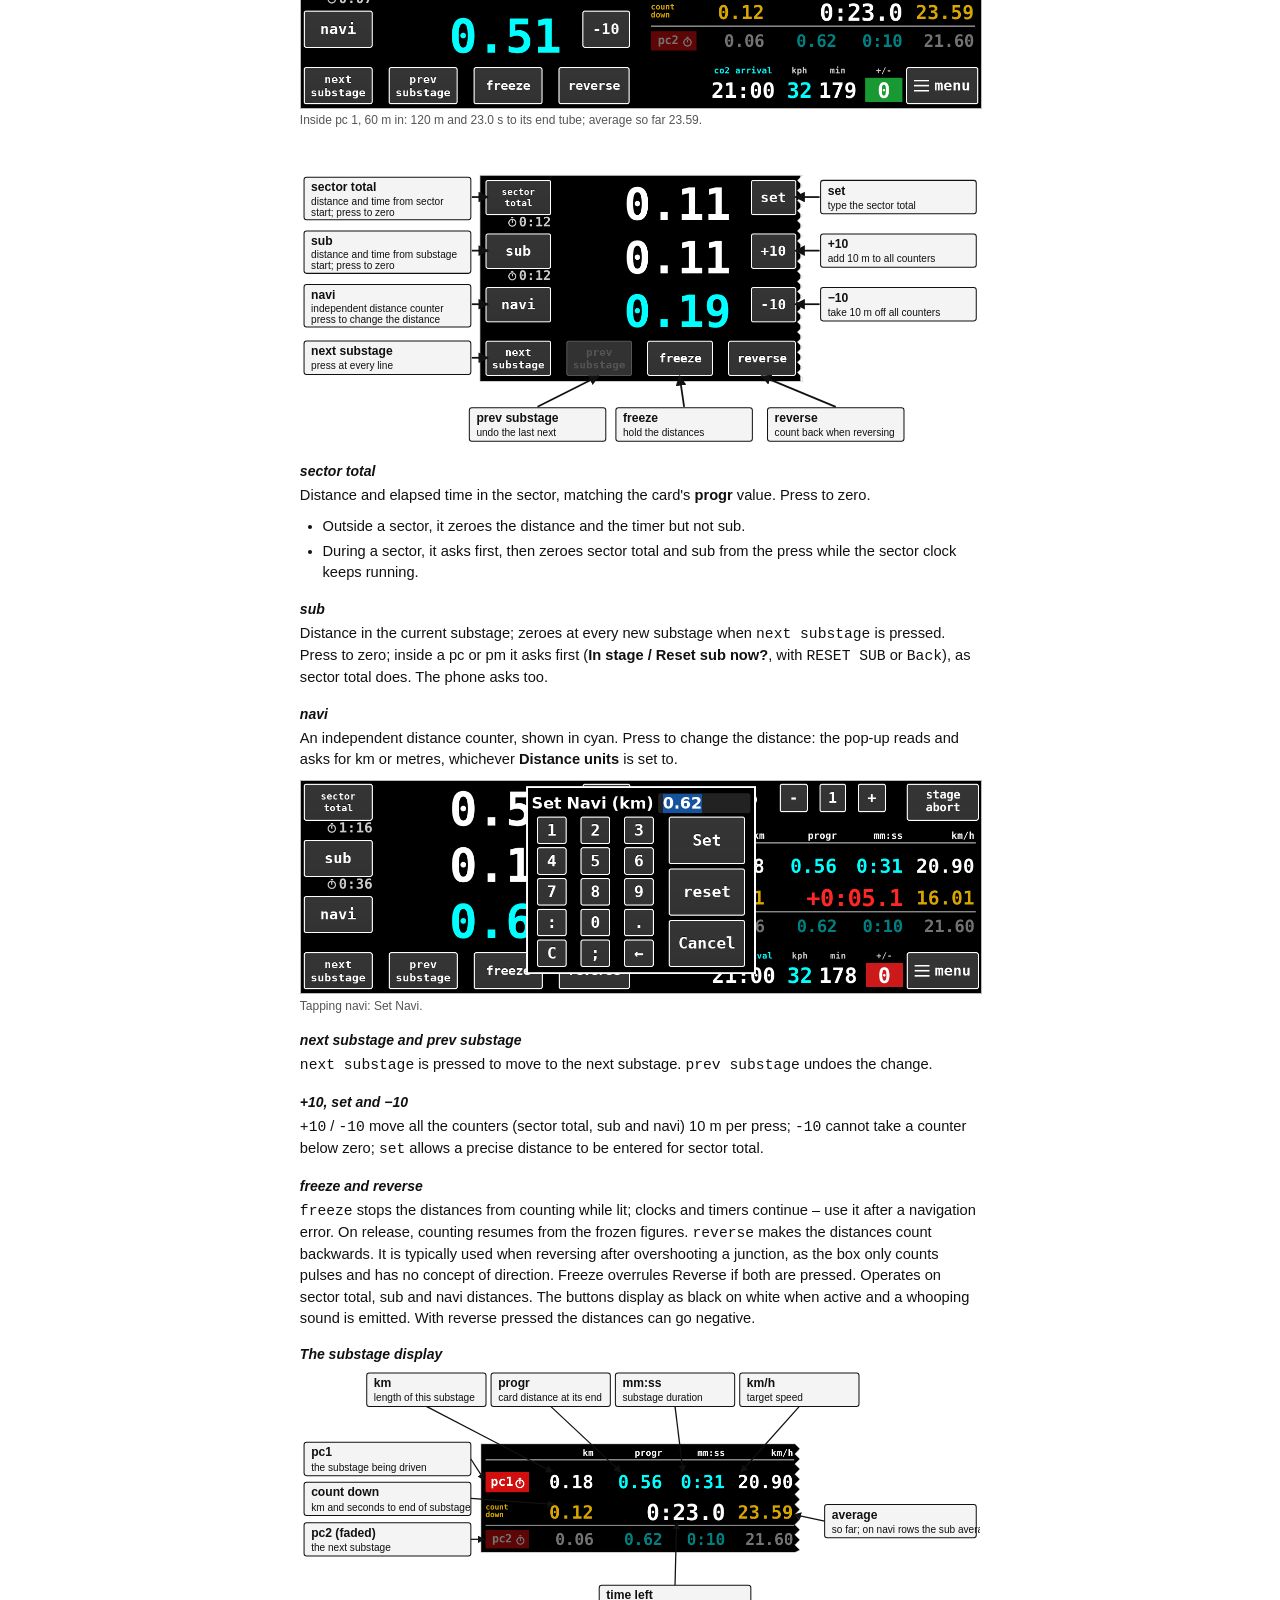
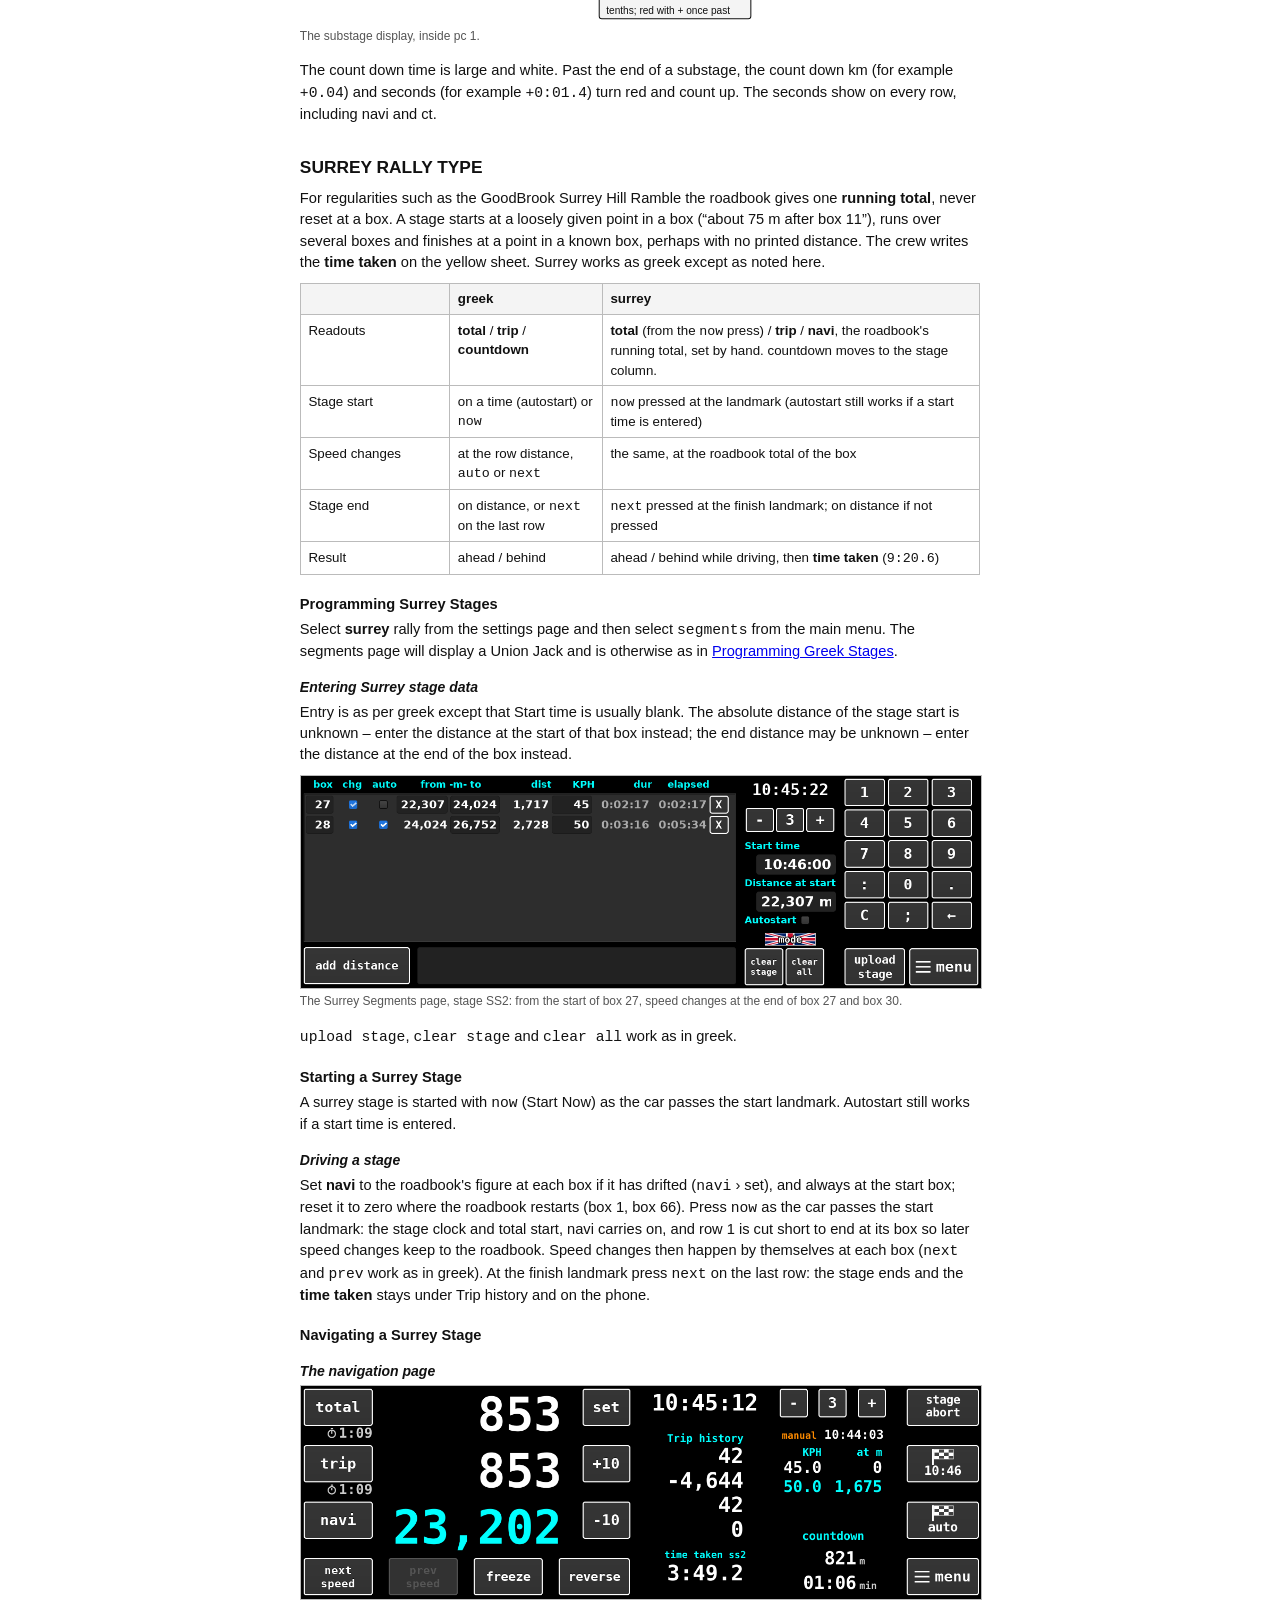
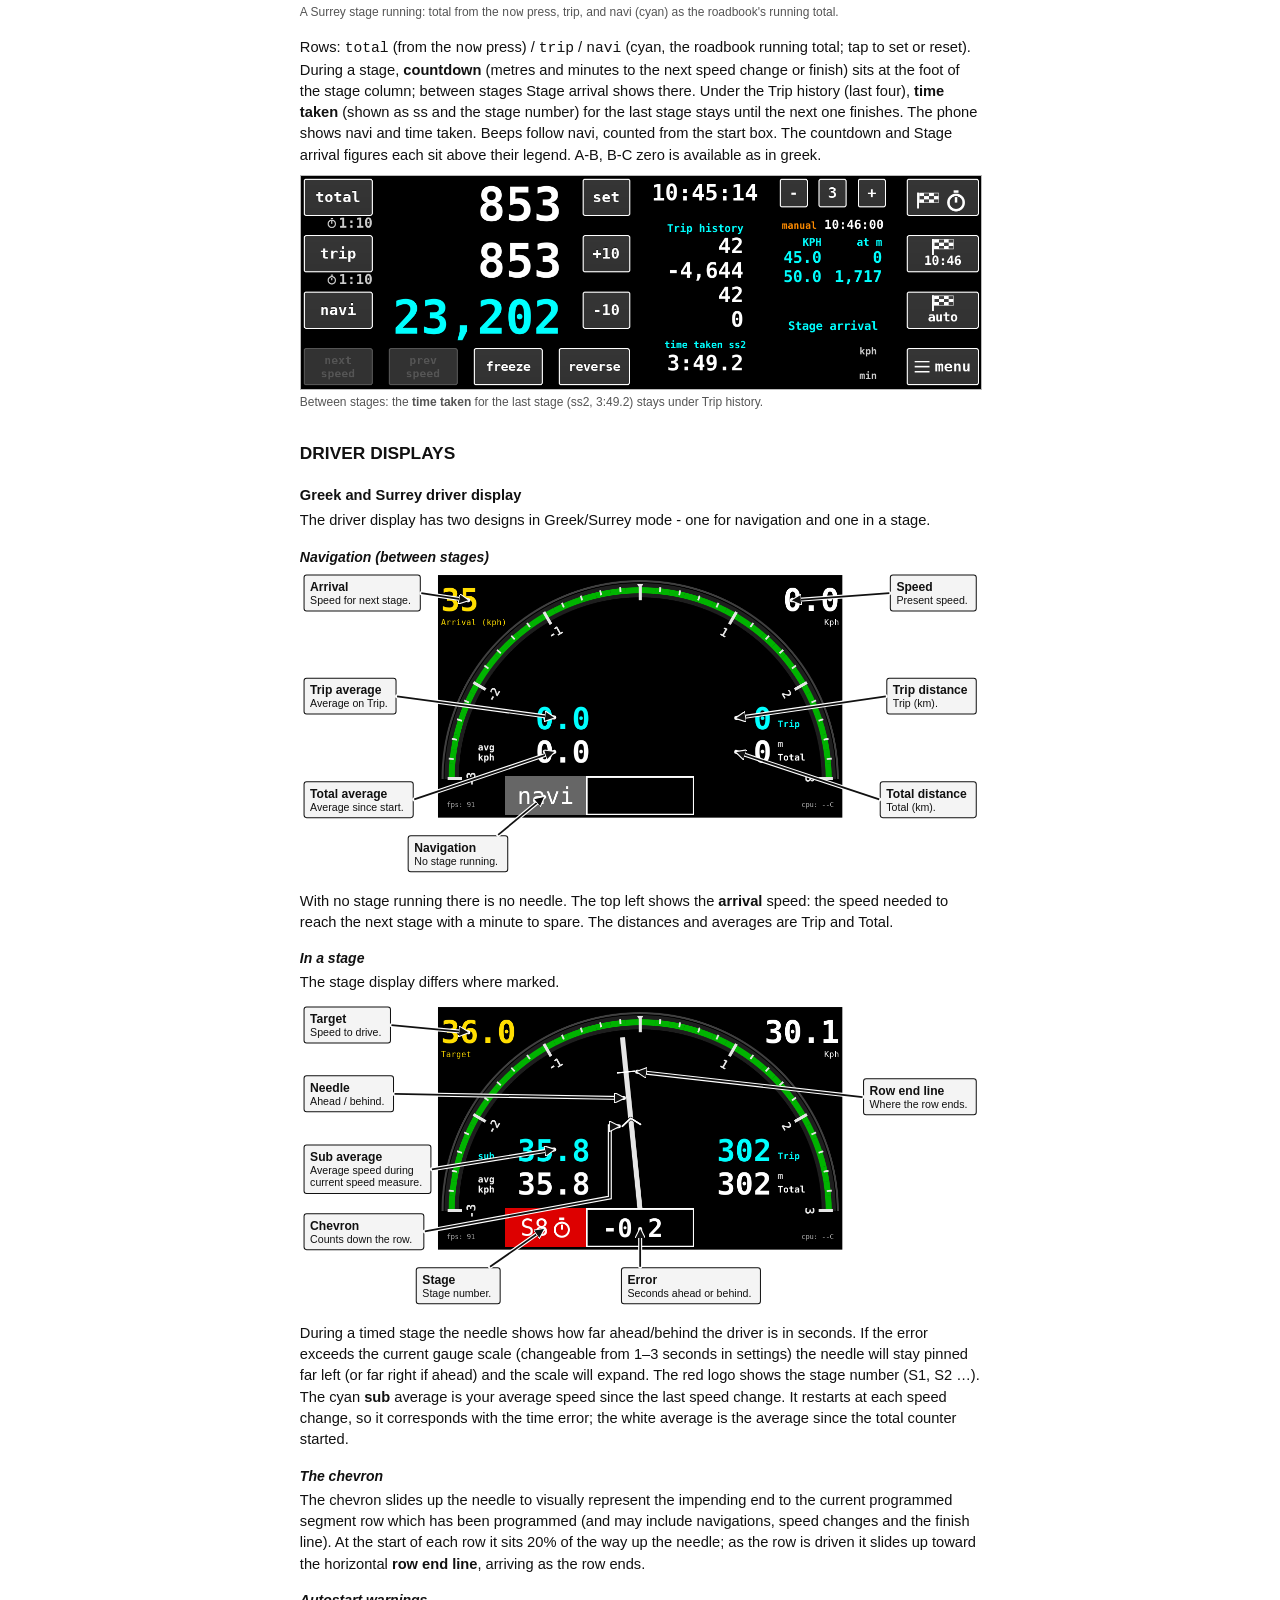
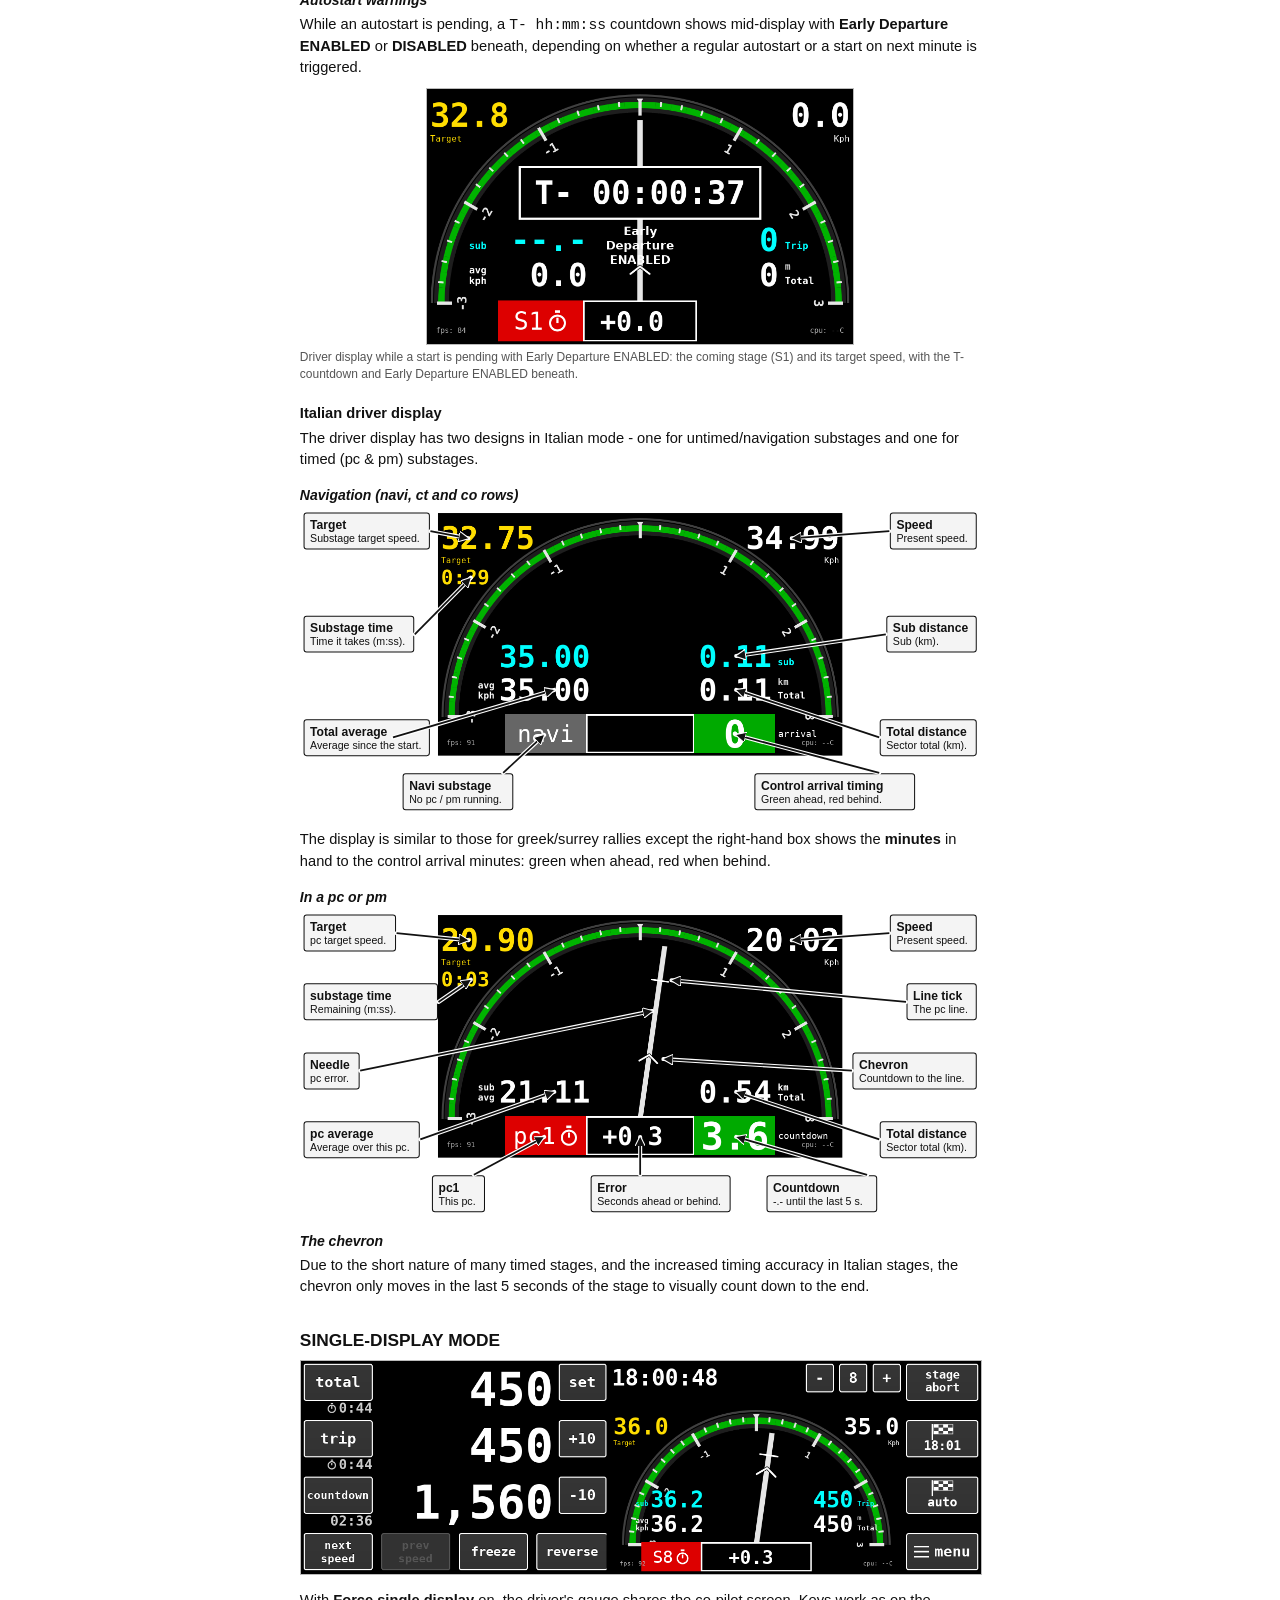
==== commit e2d8b9c5: "RB-DOC-07: manual contents page and index, driver display and phone app pages reworked Type: wording" ====
--- a/docs/manual.html
+++ b/docs/manual.html
@@ -59,6 +59,15 @@
     .screen, table, .note { page-break-inside: avoid; }
     a { text-decoration: none; color: var(--ink); }
   }
+
+  .toc-page .toc2, .toc-page .toc3 { display:flex; align-items:baseline; font-size:10pt; line-height:1.55; }
+  .toc-page .toc2 { font-weight:bold; margin-top:1.2mm; }
+  .toc-page .toc3 { padding-left:7mm; font-weight:normal; }
+  .dots { flex:1; border-bottom:1px dotted #888; margin:0 2mm; }
+  .pn { min-width:7mm; text-align:right; }
+  .ixcols { column-count:2; column-gap:12mm; }
+  .ix > span:first-child { white-space:nowrap; }
+  .ix { display:flex; align-items:baseline; font-size:10pt; line-height:1.5; break-inside:avoid; }
 </style>
 </head>
 <body>
@@ -87,6 +96,39 @@
 </figure>
 
 </div>
+
+<!--TOC-START-->
+<div class="toc-page" style="page-break-after: always">
+<h2 style="margin-top:0">Contents</h2>
+<div class="toc2"><a href="#rally-types">Rally types</a><span class="dots"></span><span class="pn">3</span></div>
+<div class="toc2"><a href="#menu">Getting around</a><span class="dots"></span><span class="pn">3</span></div>
+<div class="toc2"><a href="#greek">Greek rally type</a><span class="dots"></span><span class="pn">4</span></div>
+<div class="toc3"><a href="#segments">Programming Greek Stages</a><span class="dots"></span><span class="pn">4</span></div>
+<div class="toc3"><a href="#starting">Starting a Greek Stage</a><span class="dots"></span><span class="pn">5</span></div>
+<div class="toc3"><a href="#main-screen">Navigating a Greek Stage</a><span class="dots"></span><span class="pn">7</span></div>
+<div class="toc2"><a href="#italian">Italian rally type</a><span class="dots"></span><span class="pn">9</span></div>
+<div class="toc3"><a href="#italian-programming">Programming Italian Sectors</a><span class="dots"></span><span class="pn">9</span></div>
+<div class="toc3"><a href="#starting-sector">Starting an Italian Sector</a><span class="dots"></span><span class="pn">11</span></div>
+<div class="toc3"><a href="#italian-navigation">Navigating an Italian Sector</a><span class="dots"></span><span class="pn">12</span></div>
+<div class="toc2"><a href="#surrey">Surrey rally type</a><span class="dots"></span><span class="pn">14</span></div>
+<div class="toc3"><a href="#surrey-programming">Programming Surrey Stages</a><span class="dots"></span><span class="pn">14</span></div>
+<div class="toc3"><a href="#surrey-starting">Starting a Surrey Stage</a><span class="dots"></span><span class="pn">14</span></div>
+<div class="toc3"><a href="#surrey-navigation">Navigating a Surrey Stage</a><span class="dots"></span><span class="pn">15</span></div>
+<div class="toc2"><a href="#driver-displays">Driver displays</a><span class="dots"></span><span class="pn">16</span></div>
+<div class="toc3"><a href="#driver-zero">Greek and Surrey driver display</a><span class="dots"></span><span class="pn">16</span></div>
+<div class="toc3"><a href="#italian-driver">Italian driver display</a><span class="dots"></span><span class="pn">18</span></div>
+<div class="toc2"><a href="#single">Single-display mode</a><span class="dots"></span><span class="pn">19</span></div>
+<div class="toc2"><a href="#phone-app">The phone app</a><span class="dots"></span><span class="pn">20</span></div>
+<div class="toc2"><a href="#beep-assist">Beep assist</a><span class="dots"></span><span class="pn">23</span></div>
+<div class="toc2"><a href="#adjusting-settings">Setting rally configurations</a><span class="dots"></span><span class="pn">24</span></div>
+<div class="toc3"><a href="#datetime">DATE / TIME</a><span class="dots"></span><span class="pn">24</span></div>
+<div class="toc3"><a href="#calibration">CALIBRATION</a><span class="dots"></span><span class="pn">25</span></div>
+<div class="toc3"><a href="#settings">SETTINGS</a><span class="dots"></span><span class="pn">26</span></div>
+<div class="toc3"><a href="#setup">SETUP</a><span class="dots"></span><span class="pn">27</span></div>
+<div class="toc2"><a href="#manual-index">Index</a><span class="dots"></span><span class="pn">28</span></div>
+<div class="toc2"><a href="#manual-index">Index</a><span class="dots"></span><span class="pn">28</span></div>
+</div>
+<!--TOC-END-->
 
 <section class="screen-page">
 
@@ -316,7 +358,7 @@
 quickly toggled on/off using the Autostart button on the navigation display. When Autostart is not
 armed the word <b>manual</b> (orange) appears next to the start time. A start time that has passed,
 with nothing armed or running, is crossed out in red. After <code>start now</code> the panel reads
-<b>manual</b> and the time of the press; the time shrinks to leave a gap before the word.</p>
+<b>manual</b> and the time of the press.</p>
 
 <p>What happens with autostart:</p>
 <ul>
@@ -374,7 +416,7 @@
 
 <figure class="screen">
   <img src="manual-images/main-screen.png" alt="The greek navigation page with a stage running">
-  <figcaption>Stage 8 running, 302 m in: 1,708 m and 2 min 51 s to the speed change at 2,010 m. Stage arrival is blank once the stage's start time has passed.</figcaption>
+  <figcaption>Stage 8 running, 302 m in: 1,708 m and 2 min 51 s to the speed change at 2,010 m. Stage arrival shows the arrival time at the next programmed stage.</figcaption>
 </figure>
 
 <figure class="screen">
@@ -490,7 +532,13 @@
 <h4>The stage panel display</h4>
 <p>The column shows the selected stage, the start time of the stage and autostart status, the
 distances at which speed changes commence and the speed needed (and allotted time) to reach the
-next stage with 1 minute to spare.</p>
+next stage with 1 minute to spare. The current speed segment is shown in white; the segments still to
+come are cyan.</p>
+
+<figure class="screen">
+  <img src="manual-images/stage-panel.png" alt="The stage panel on the greek navigation page" style="width: 30%; margin-left: auto; margin-right: auto">
+  <figcaption>The stage panel: stage 8 selected, start time and autostart status, and the speed segments (current segment white).</figcaption>
+</figure>
 
 </section>
 
@@ -656,7 +704,7 @@
       <rect x="8" y="110" width="330" height="66" rx="5"/>
       <rect x="8" y="239" width="330" height="66" rx="5"/>
       <rect x="8" y="328" width="330" height="118" rx="5"/>
-      <rect x="1030" y="119" width="308" height="66" rx="5"/>
+      <rect x="1030" y="119" width="308" height="118" rx="5"/>
       <rect x="950" y="560" width="388" height="94" rx="5"/>
       <rect x="1030" y="254" width="308" height="120" rx="5"/>
       <rect x="306" y="560" width="620" height="94" rx="5"/>
@@ -673,7 +721,8 @@
     </g>
     <g font-size="26" font-weight="bold" fill="#111" text-anchor="middle">
       <text x="708" y="50">Select Sector</text>
-      <text x="1184" y="161">Start Sector Now</text>
+      <text x="1184" y="152">Start Sector Now</text>
+      <image href="manual-images/key-start-now.png" x="1132" y="164" width="104" height="55"/>
       <text x="1144" y="599">Minutes ahead (green)</text>
       <text x="1144" y="633">or behind (red)</text>
       <text x="1184" y="290" font-size="22">Count down to the next</text>
@@ -869,8 +918,7 @@
 
 <p>The count down time is large and white. Past the end of a substage, the count down km (for example
 <code>+0.04</code>) and seconds (for example <code>+0:01.4</code>) turn red and count up. The seconds
-show on every row, including navi and ct. The count down km is cut to the 10&nbsp;m below, never
-rounded.</p>
+show on every row, including navi and ct.</p>
 
 </section>
 
@@ -955,28 +1003,9 @@
 
 <h2 id="driver-displays">Driver displays</h2>
 
-<p>The driver display is the same gauge in every rally type: present speed, a needle for how far ahead or behind
-the car is, a chevron that counts down the row, and the distances and averages. What changes is what each part
-means.</p>
-
-<table>
-<tr><th style="width: 20%"></th><th>Greek and Surrey</th><th>Italian</th></tr>
-<tr><td>Pages</td><td>Between stages, and in a stage.</td><td>On navi, ct and co rows, and inside a pc or pm.</td></tr>
-<tr><td>Top left</td><td>In a stage the target speed; between stages the <b>arrival</b> speed.</td><td>The row's target speed with, in yellow, the count down to the end of the row (m:ss).</td></tr>
-<tr><td>Needle</td><td>In a stage: seconds ahead or behind. None between stages.</td><td>Only inside a pc or pm: the error from the start tube. None on navi, ct and co rows.</td></tr>
-<tr><td>Averages</td><td><b>Sub</b> average since the last speed change, and the <b>Total</b> average.</td><td>Navi, ct and co rows: sub and Total averages. Pc or pm: one average over that pc or pm.</td></tr>
-<tr><td>Chevron</td><td>Counts down each row, along the needle (Surrey: to the next box).</td><td>Only in a pc or pm: waits until 5 seconds are left, then runs to the line.</td></tr>
-<tr><td>Distances</td><td>Trip and Total.</td><td>Sub and sector total.</td></tr>
-<tr><td>Logo</td><td>Red stage number (S1, S2 &hellip;; Surrey: S); the navi logo between stages.</td><td>The substage being driven (pc 1 &hellip;), or navi.</td></tr>
-</table>
-
-</section>
-
-<section class="screen-page">
-
 <h3 id="driver-zero">Greek and Surrey driver display</h3>
 
-<p>The driver display has two pages in Greek mode: one between stages (navigation) and one in a stage. Surrey uses the same two pages.</p>
+<p>The driver display has two designs in Greek/Surrey mode - one for navigation and one in a stage.</p>
 
 <h4>Navigation (between stages)</h4>
 
@@ -1036,8 +1065,7 @@
 </figure>
 
 <p>With no stage running there is no needle. The top left shows the
-<b>arrival</b> speed: the speed needed to reach the next stage with a minute to spare, the same
-figure as the co-pilot's Stage arrival. The distances and averages are Trip and Total.</p>
+<b>arrival</b> speed: the speed needed to reach the next stage with a minute to spare. The distances and averages are Trip and Total.</p>
 
 <h4>In a stage</h4>
 
@@ -1080,58 +1108,44 @@
     </g>
     <g fill="none" stroke="#fff" stroke-width="8" stroke-linecap="round">
       <line x1="181" y1="44" x2="333" y2="58"/>
-      <line x1="187" y1="180" x2="598" y2="248"/>
+      <line x1="187" y1="180" x2="641" y2="188"/>
       <line x1="261" y1="329" x2="503" y2="290"/>
-      <line x1="247" y1="452" x2="645" y2="353"/>
-      <line x1="1113" y1="186" x2="557" y2="162"/>
+      <polyline points="247,452 613,385 613,244 631,244"/>
+      <line x1="1113" y1="186" x2="667" y2="136"/>
       <line x1="376" y1="522" x2="483" y2="447"/>
       <line x1="673" y1="522" x2="673" y2="447"/>
     </g>
     <g fill="none" stroke="#111" stroke-width="3.5" marker-end="url(#drvgs-arrow)">
       <line x1="181" y1="44" x2="333" y2="58"/>
-      <line x1="187" y1="180" x2="598" y2="248"/>
+      <line x1="187" y1="180" x2="641" y2="188"/>
       <line x1="261" y1="329" x2="503" y2="290"/>
-      <line x1="247" y1="452" x2="645" y2="353"/>
-      <line x1="1113" y1="186" x2="557" y2="162"/>
+      <polyline points="247,452 613,385 613,244 631,244"/>
+      <line x1="1113" y1="186" x2="667" y2="136"/>
       <line x1="376" y1="522" x2="483" y2="447"/>
       <line x1="673" y1="522" x2="673" y2="447"/>
     </g>
   </svg>
 </figure>
 
-<p>During a timed stage the needle shows how far ahead/behind the driver is in seconds. Arrival
-speed is not shown; that figure is only there between stages. If the
+<p>During a timed stage the needle shows how far ahead/behind the driver is in seconds. If the
 error exceeds the current gauge scale (changeable from 1&ndash;3 seconds in settings) the needle will
 stay pinned far left (or far right if ahead) and the scale will expand. The red logo shows the stage
-number (S1, S2 &hellip;). The cyan <b>sub</b> average is your average speed since the last speed change in the stage data, that
-is, the distance driven divided by the time elapsed since then
-(see <a href="#greek-stage-data">Entering Greek stage data</a>). It restarts at each speed change, so
-it goes with the time error; the white average is the average since the start. The
-<a href="#chevron-greek">chevron</a> slides up the needle and reaches the <b>row end line</b>, the
-short cross-bar on the needle, as the box ends.</p>
-
-<h4>Surrey stage</h4>
-<figure class="screen">
-  <img src="manual-images/surrey-driver.png" alt="The Surrey driver display in a stage" style="width: 62.5%; margin-left: auto; margin-right: auto">
-  <figcaption>Surrey driver display in a stage: the needle, the error box and the red <b>S</b> logo.</figcaption>
-</figure>
-<p>In a stage the Surrey driver display shows the needle, the error box and the red <b>S</b> logo. Between stages it shows
-the arrival speed, the <b>navi</b> logo and no needle.</p>
+number (S1, S2 &hellip;). The cyan <b>sub</b> average is your average speed since the last speed change. It restarts at each speed change, so
+it corresponds with the time error; the white average is the average since the total counter started.</p>
 
 <h4 id="chevron-greek">The chevron</h4>
-<p>One chevron rides the needle. At the start of each row it sits 20% of the way up the needle; as
-the row is driven it slides up toward the <b>row end line</b>, arriving as the row ends (on the stage clock, for the scheduled row), then drops
-back to the start for the next row. It only counts the row down: it does not show how far ahead or
-behind you are (the needle does that) and there is only ever one. Between stages there is no needle
-and no chevron.</p>
-
+<p>The chevron slides up the needle to visually represent the impending end to the current programmed segment row which has been programmed (and may include navigations, speed changes and the finish line). At the start of each row it sits 20% of the way up the needle; as the row is driven it
+slides up toward the horizontal <b>row end line</b>, arriving as the row ends.</p>
+
+<h4>Autostart warnings</h4>
 <p>While an autostart is pending, a <code>T- hh:mm:ss</code> countdown shows mid-display with
 <b>Early Departure ENABLED</b> or <b>DISABLED</b> beneath, depending on whether a regular autostart
-or a start on next minute is triggered. Early departure does not exist in Italian, which starts by Stage Go only.</p>
-
-<h4 id="chevron-surrey">The chevron in Surrey</h4>
-<p>As in greek, with one difference. In Surrey a row ends at a box or at the finish, so the chevron counts down to the next
-box, on the stage clock (the navigation beep stays on distance). Between stages there is no needle and no chevron.</p>
+or a start on next minute is triggered.</p>
+
+<figure class="screen">
+  <img src="manual-images/driver-autostart.png" alt="The driver display with an autostart countdown" style="width: 62.5%; margin-left: auto; margin-right: auto">
+  <figcaption>Driver display while a start is pending with Early Departure ENABLED: the coming stage (S1) and its target speed, with the T- countdown and Early Departure ENABLED beneath.</figcaption>
+</figure>
 
 </section>
 
@@ -1139,14 +1153,7 @@
 
 <h3 id="italian-driver">Italian driver display</h3>
 
-<p>Two pages: one on navi, ct and co rows, and one inside a pc or pm. All figures are in km and
-kph. On a navi, ct or co row the cyan figure is the sub average and the white figure is the Total
-average, the same live averages as Greek, and both keep moving as the car moves. A pc or pm is
-unchanged: one average, over that pc or pm, beside the sector total.</p>
-
-<p>A legend to the right of the green box reads <b>countdown</b> inside a pc or pm and
-<b>arrival</b> on navi rows. The gauge scale widens when the time error is bigger than the Gauge
-range.</p>
+<p>The driver display has two designs in Italian mode - one for untimed/navigation substages and one for timed (pc &amp; pm) substages.</p>
 
 <h4>Navigation (navi, ct and co rows)</h4>
 
@@ -1183,11 +1190,8 @@
       <rect x="204" y="524" width="217" height="71" rx="5" fill="#f4f4f4" stroke="#111" stroke-width="2"/>
       <text x="216" y="556" font-size="24" font-weight="bold">Navi substage</text>
       <text x="216" y="581" font-size="21">No pc / pm running.</text>
-      <rect x="606" y="524" width="214" height="71" rx="5" fill="#f4f4f4" stroke="#111" stroke-width="2"/>
-      <text x="618" y="556" font-size="24" font-weight="bold">Empty box</text>
-      <text x="618" y="581" font-size="21">No error, no needle.</text>
-      <rect x="900" y="524" width="266" height="71" rx="5" fill="#f4f4f4" stroke="#111" stroke-width="2"/>
-      <text x="912" y="556" font-size="24" font-weight="bold">Minutes box</text>
+      <rect x="900" y="524" width="316" height="71" rx="5" fill="#f4f4f4" stroke="#111" stroke-width="2"/>
+      <text x="912" y="556" font-size="24" font-weight="bold">Control arrival timing</text>
       <text x="912" y="581" font-size="21">Green ahead, red behind.</text>
     </g>
     <g fill="none" stroke="#fff" stroke-width="8" stroke-linecap="round">
@@ -1198,7 +1202,6 @@
       <line x1="1159" y1="248" x2="863" y2="291"/>
       <line x1="1146" y1="452" x2="863" y2="358"/>
       <line x1="402" y1="522" x2="483" y2="447"/>
-      <line x1="673" y1="522" x2="673" y2="447"/>
       <line x1="1146" y1="522" x2="863" y2="447"/>
     </g>
     <g fill="none" stroke="#111" stroke-width="3.5" marker-end="url(#drvin-arrow)">
@@ -1209,16 +1212,12 @@
       <line x1="1159" y1="248" x2="863" y2="291"/>
       <line x1="1146" y1="452" x2="863" y2="358"/>
       <line x1="402" y1="522" x2="483" y2="447"/>
-      <line x1="673" y1="522" x2="673" y2="447"/>
       <line x1="1146" y1="522" x2="863" y2="447"/>
     </g>
   </svg>
 </figure>
 
-<p>The top left shows the row's target speed and, under it in yellow, the count down to the end of
-the row (m:ss, whole seconds; a <b>+</b> once past the line). There is no needle and the middle box is empty: on these rows crews drive flat out and
-a lead of many minutes is normal. The right-hand box shows the <b>minutes</b> in hand: green when
-ahead, red when behind.</p>
+<p>The display is similar to those for greek/surrey rallies except the right-hand box shows the <b>minutes</b> in hand to the control arrival minutes: green when ahead, red when behind.</p>
 
 <h4>In a pc or pm</h4>
 
@@ -1238,8 +1237,8 @@
       <text x="20" y="40" font-size="24" font-weight="bold">Target</text>
       <text x="20" y="65" font-size="21">pc target speed.</text>
       <rect x="8" y="144" width="264" height="71" rx="5" fill="#f4f4f4" stroke="#111" stroke-width="2"/>
-      <text x="20" y="176" font-size="24" font-weight="bold">pc time</text>
-      <text x="20" y="201" font-size="21">Time the pc takes (m:ss).</text>
+      <text x="20" y="176" font-size="24" font-weight="bold">substage time</text>
+      <text x="20" y="201" font-size="21">Remaining (m:ss).</text>
       <rect x="8" y="281" width="109" height="71" rx="5" fill="#f4f4f4" stroke="#111" stroke-width="2"/>
       <text x="20" y="313" font-size="24" font-weight="bold">Needle</text>
       <text x="20" y="338" font-size="21">pc error.</text>
@@ -1271,11 +1270,11 @@
     <g fill="none" stroke="#fff" stroke-width="8" stroke-linecap="round">
       <line x1="191" y1="44" x2="333" y2="58"/>
       <line x1="274" y1="180" x2="338" y2="136"/>
-      <line x1="119" y1="316" x2="735" y2="198"/>
+      <line x1="119" y1="316" x2="697" y2="198"/>
       <line x1="238" y1="452" x2="503" y2="358"/>
       <line x1="1166" y1="44" x2="973" y2="58"/>
-      <line x1="1199" y1="180" x2="741" y2="141"/>
-      <line x1="1092" y1="316" x2="710" y2="270"/>
+      <line x1="1199" y1="180" x2="735" y2="137"/>
+      <line x1="1092" y1="316" x2="719" y2="293"/>
       <line x1="1146" y1="452" x2="863" y2="358"/>
       <line x1="344" y1="522" x2="483" y2="447"/>
       <line x1="673" y1="522" x2="673" y2="447"/>
@@ -1284,11 +1283,11 @@
     <g fill="none" stroke="#111" stroke-width="3.5" marker-end="url(#drvip-arrow)">
       <line x1="191" y1="44" x2="333" y2="58"/>
       <line x1="274" y1="180" x2="338" y2="136"/>
-      <line x1="119" y1="316" x2="735" y2="198"/>
+      <line x1="119" y1="316" x2="697" y2="198"/>
       <line x1="238" y1="452" x2="503" y2="358"/>
       <line x1="1166" y1="44" x2="973" y2="58"/>
-      <line x1="1199" y1="180" x2="741" y2="141"/>
-      <line x1="1092" y1="316" x2="710" y2="270"/>
+      <line x1="1199" y1="180" x2="735" y2="137"/>
+      <line x1="1092" y1="316" x2="719" y2="293"/>
       <line x1="1146" y1="452" x2="863" y2="358"/>
       <line x1="344" y1="522" x2="483" y2="447"/>
       <line x1="673" y1="522" x2="673" y2="447"/>
@@ -1297,16 +1296,8 @@
   </svg>
 </figure>
 
-<p>Inside a pc or pm the needle and the error box give the <b>error</b> from the start tube, in
-seconds. The yellow time under the target is the count down to the end tube (whole seconds). The average
-speed on the left is captioned <b>sub avg</b>: it is the pc's or pm's own average. The box on the right shows <b>-.-</b> until 5
-seconds remain, then counts down from 5.0 to 0.0.</p>
-
 <h4 id="chevron-italian">The chevron</h4>
-<p>Inside a pc or pm one chevron sits at the start of the needle, with the line tick further up. It
-waits there until 5 seconds are left to the line; then it slides up the needle to the tick, arriving
-as the countdown reads 0.0. It only does the countdown, and there is only one. On navi, ct and co
-rows there is no needle and no chevron.</p>
+<p>Due to the short nature of many timed stages, and the increased timing accuracy in Italian stages, the chevron only moves in the last 5 seconds of the stage to visually count down to the end.</p>
 
 </section>
 
@@ -1335,45 +1326,57 @@
 
 <p>Connect the phone app to the box using the instructions on the settings page and navigate to the displayed browser address. The page will load more cleanly if the web page is saved to the home screen as this disables tabbed browsing. All box features are mirrored on the phone. In landscape views mirror the box display as closely as possible; in portrait the displays are redesigned to fit the screen.</p>
 
-<p style="margin: 0 0 2mm"><b>Navi</b></p>
-<div style="display: flex; gap: 6mm; align-items: flex-end; margin-bottom: 6mm">
-  <img src="manual-images/phone-navi-portrait.png" alt="Phone Navi tab, portrait" style="flex: 0 0 25%; width: 25%; height: auto; border: 1px solid var(--rule)">
-  <img src="manual-images/phone-navi-landscape.png" alt="Phone Navi tab, landscape" style="flex: 0 0 68%; width: 68%; height: auto; border: 1px solid var(--rule)">
+<div class="phone-pair" style="break-inside: avoid; page-break-inside: avoid; margin-bottom: 6mm">
+<p style="margin: 0 0 2mm; page-break-after: avoid; break-after: avoid"><b>Navi</b></p>
+<div style="display: flex; justify-content: space-between; align-items: flex-start">
+  <img src="manual-images/phone-navi-portrait.png" alt="Phone Navi tab, portrait" style="flex: 0 0 21%; width: 21%; height: auto; border: 1px solid var(--rule)">
+  <img src="manual-images/phone-navi-landscape.png" alt="Phone Navi tab, landscape" style="flex: 0 0 74%; width: 74%; height: auto; border: 1px solid var(--rule)">
 </div>
-<p style="margin: 0 0 2mm"><b>Drv</b></p>
-<div style="display: flex; gap: 6mm; align-items: flex-end; margin-bottom: 6mm">
-  <img src="manual-images/phone-drv-portrait.png" alt="Phone Drv tab, portrait" style="flex: 0 0 25%; width: 25%; height: auto; border: 1px solid var(--rule)">
-  <img src="manual-images/phone-drv-landscape.png" alt="Phone Drv tab, landscape" style="flex: 0 0 68%; width: 68%; height: auto; border: 1px solid var(--rule)">
 </div>
-
-</section>
-
-<section class="screen-page">
-
-<p style="margin: 0 0 2mm"><b>Seg</b></p>
-<div style="display: flex; gap: 6mm; align-items: flex-end; margin-bottom: 6mm">
-  <img src="manual-images/phone-seg-portrait.png" alt="Phone Seg tab, portrait" style="flex: 0 0 25%; width: 25%; height: auto; border: 1px solid var(--rule)">
-  <img src="manual-images/phone-seg-landscape.png" alt="Phone Seg tab, landscape" style="flex: 0 0 68%; width: 68%; height: auto; border: 1px solid var(--rule)">
+<div class="phone-pair" style="break-inside: avoid; page-break-inside: avoid; margin-bottom: 6mm">
+<p style="margin: 0 0 2mm; page-break-after: avoid; break-after: avoid"><b>Drv</b></p>
+<div style="display: flex; justify-content: space-between; align-items: flex-start">
+  <img src="manual-images/phone-drv-portrait.png" alt="Phone Drv tab, portrait" style="flex: 0 0 21%; width: 21%; height: auto; border: 1px solid var(--rule)">
+  <img src="manual-images/phone-drv-landscape.png" alt="Phone Drv tab, landscape" style="flex: 0 0 74%; width: 74%; height: auto; border: 1px solid var(--rule)">
 </div>
-<p style="margin: 0 0 2mm"><b>Set</b></p>
-<div style="display: flex; gap: 6mm; align-items: flex-end; margin-bottom: 6mm">
-  <img src="manual-images/phone-set-portrait.png" alt="Phone Set tab, portrait" style="flex: 0 0 25%; width: 25%; height: auto; border: 1px solid var(--rule)">
-  <img src="manual-images/phone-set-landscape.png" alt="Phone Set tab, landscape" style="flex: 0 0 68%; width: 68%; height: auto; border: 1px solid var(--rule)">
 </div>
 
 </section>
 
 <section class="screen-page">
 
-<p style="margin: 0 0 2mm"><b>Time</b></p>
-<div style="display: flex; gap: 6mm; align-items: flex-end; margin-bottom: 6mm">
-  <img src="manual-images/phone-time-portrait.png" alt="Phone Time tab, portrait" style="flex: 0 0 25%; width: 25%; height: auto; border: 1px solid var(--rule)">
-  <img src="manual-images/phone-time-landscape.png" alt="Phone Time tab, landscape" style="flex: 0 0 68%; width: 68%; height: auto; border: 1px solid var(--rule)">
+<div class="phone-pair" style="break-inside: avoid; page-break-inside: avoid; margin-bottom: 6mm">
+<p style="margin: 0 0 2mm; page-break-after: avoid; break-after: avoid"><b>Seg</b></p>
+<div style="display: flex; justify-content: space-between; align-items: flex-start">
+  <img src="manual-images/phone-seg-portrait.png" alt="Phone Seg tab, portrait" style="flex: 0 0 21%; width: 21%; height: auto; border: 1px solid var(--rule)">
+  <img src="manual-images/phone-seg-landscape.png" alt="Phone Seg tab, landscape" style="flex: 0 0 74%; width: 74%; height: auto; border: 1px solid var(--rule)">
 </div>
-<p style="margin: 0 0 2mm"><b>Cal</b></p>
-<div style="display: flex; gap: 6mm; align-items: flex-end; margin-bottom: 6mm">
-  <img src="manual-images/phone-cal-portrait.png" alt="Phone Cal tab, portrait" style="flex: 0 0 25%; width: 25%; height: auto; border: 1px solid var(--rule)">
-  <img src="manual-images/phone-cal-landscape.png" alt="Phone Cal tab, landscape" style="flex: 0 0 68%; width: 68%; height: auto; border: 1px solid var(--rule)">
+</div>
+<div class="phone-pair" style="break-inside: avoid; page-break-inside: avoid; margin-bottom: 6mm">
+<p style="margin: 0 0 2mm; page-break-after: avoid; break-after: avoid"><b>Set</b></p>
+<div style="display: flex; justify-content: space-between; align-items: flex-start">
+  <img src="manual-images/phone-set-portrait.png" alt="Phone Set tab, portrait" style="flex: 0 0 21%; width: 21%; height: auto; border: 1px solid var(--rule)">
+  <img src="manual-images/phone-set-landscape.png" alt="Phone Set tab, landscape" style="flex: 0 0 74%; width: 74%; height: auto; border: 1px solid var(--rule)">
+</div>
+</div>
+
+</section>
+
+<section class="screen-page">
+
+<div class="phone-pair" style="break-inside: avoid; page-break-inside: avoid; margin-bottom: 6mm">
+<p style="margin: 0 0 2mm; page-break-after: avoid; break-after: avoid"><b>Time</b></p>
+<div style="display: flex; justify-content: space-between; align-items: flex-start">
+  <img src="manual-images/phone-time-portrait.png" alt="Phone Time tab, portrait" style="flex: 0 0 21%; width: 21%; height: auto; border: 1px solid var(--rule)">
+  <img src="manual-images/phone-time-landscape.png" alt="Phone Time tab, landscape" style="flex: 0 0 74%; width: 74%; height: auto; border: 1px solid var(--rule)">
+</div>
+</div>
+<div class="phone-pair" style="break-inside: avoid; page-break-inside: avoid; margin-bottom: 6mm">
+<p style="margin: 0 0 2mm; page-break-after: avoid; break-after: avoid"><b>Cal</b></p>
+<div style="display: flex; justify-content: space-between; align-items: flex-start">
+  <img src="manual-images/phone-cal-portrait.png" alt="Phone Cal tab, portrait" style="flex: 0 0 21%; width: 21%; height: auto; border: 1px solid var(--rule)">
+  <img src="manual-images/phone-cal-landscape.png" alt="Phone Cal tab, landscape" style="flex: 0 0 74%; width: 74%; height: auto; border: 1px solid var(--rule)">
+</div>
 </div>
 
 </section>
@@ -1545,5 +1548,48 @@
 
 </section>
 
+<!--INDEX-START-->
+<section class="index-page" style="page-break-before: always">
+<h2 id="manual-index" style="margin-top:0">Index</h2>
+<div class="ixcols">
+<div class="ix"><span>Abort stage</span><span class="dots"></span><span class="pn">11, 26</span></div>
+<div class="ix"><span>Ahead / behind</span><span class="dots"></span><span class="pn">11, 14, 16, 17, 18, 24, 26</span></div>
+<div class="ix"><span>Autostart</span><span class="dots"></span><span class="pn">4, 5, 6, 7, 8, 11, 14, 17</span></div>
+<div class="ix"><span>Beep assist</span><span class="dots"></span><span class="pn">4, 23</span></div>
+<div class="ix"><span>Calibration</span><span class="dots"></span><span class="pn">3, 11, 25</span></div>
+<div class="ix"><span>Chevron</span><span class="dots"></span><span class="pn">16, 17, 18</span></div>
+<div class="ix"><span>pc, pm, ct, co</span><span class="dots"></span><span class="pn">3, 9, 10, 11, 12, 13, 18, 23, 26</span></div>
+<div class="ix"><span>Countdown</span><span class="dots"></span><span class="pn">7, 14, 15, 17, 18, 23, 26</span></div>
+<div class="ix"><span>Date and time</span><span class="dots"></span><span class="pn">3, 24</span></div>
+<div class="ix"><span>Distance +10 / −10</span><span class="dots"></span><span class="pn">7, 8, 12, 13, 19, 23</span></div>
+<div class="ix"><span>Driver display</span><span class="dots"></span><span class="pn">16, 17, 18</span></div>
+<div class="ix"><span>Greek rally type</span><span class="dots"></span><span class="pn">4, 5, 7, 14, 15, 16, 23, 26</span></div>
+<div class="ix"><span>Italian rally type</span><span class="dots"></span><span class="pn">9, 11, 18, 23, 26</span></div>
+<div class="ix"><span>Late arrival flag</span><span class="dots"></span><span class="pn">4, 6, 9, 11, 19</span></div>
+<div class="ix"><span>Navi</span><span class="dots"></span><span class="pn">9, 11, 12, 13, 15, 18</span></div>
+<div class="ix"><span>Next speed</span><span class="dots"></span><span class="pn">4, 7, 8, 15</span></div>
+<div class="ix"><span>Phone app</span><span class="dots"></span><span class="pn">15, 20, 24, 26, 27</span></div>
+<div class="ix"><span>Pulses per km</span><span class="dots"></span><span class="pn">3, 8, 13, 25</span></div>
+<div class="ix"><span>Rally clock</span><span class="dots"></span><span class="pn">11, 19, 24</span></div>
+<div class="ix"><span>Reaction time</span><span class="dots"></span><span class="pn">26</span></div>
+<div class="ix"><span>Reset</span><span class="dots"></span><span class="pn">5, 6, 12, 15, 25</span></div>
+<div class="ix"><span>Reverse</span><span class="dots"></span><span class="pn">7, 8, 12, 13, 19, 26</span></div>
+<div class="ix"><span>Sector</span><span class="dots"></span><span class="pn">3, 9, 10, 11, 12, 13, 18, 26</span></div>
+<div class="ix"><span>Segments</span><span class="dots"></span><span class="pn">3, 4, 5, 8, 9, 14, 23</span></div>
+<div class="ix"><span>Settings</span><span class="dots"></span><span class="pn">3, 4, 9, 23, 26, 27</span></div>
+<div class="ix"><span>Setup</span><span class="dots"></span><span class="pn">3, 26, 27</span></div>
+<div class="ix"><span>Single-display mode</span><span class="dots"></span><span class="pn">19</span></div>
+<div class="ix"><span>Speed change</span><span class="dots"></span><span class="pn">4, 5, 7, 8, 14, 15, 16, 17</span></div>
+<div class="ix"><span>Surrey rally type</span><span class="dots"></span><span class="pn">14, 15, 16, 26</span></div>
+<div class="ix"><span>Tone</span><span class="dots"></span><span class="pn">3, 26</span></div>
+<div class="ix"><span>Total</span><span class="dots"></span><span class="pn">5, 6, 7, 8, 9, 11, 12, 13, 14, 15, 16, 18</span></div>
+<div class="ix"><span>Trip</span><span class="dots"></span><span class="pn">5, 7, 8, 14, 15, 16, 19</span></div>
+<div class="ix"><span>Units (kph / mph)</span><span class="dots"></span><span class="pn">4, 5, 9, 10, 26</span></div>
+<div class="ix"><span>Upload stage</span><span class="dots"></span><span class="pn">4, 10, 14</span></div>
+<div class="ix"><span>Wi-Fi</span><span class="dots"></span><span class="pn">3, 27</span></div>
+<div class="ix"><span>Zero (driver)</span><span class="dots"></span><span class="pn">5, 7, 8, 11, 12, 15, 25</span></div>
+</div>
+</section>
+<!--INDEX-END-->
 </body>
 </html>
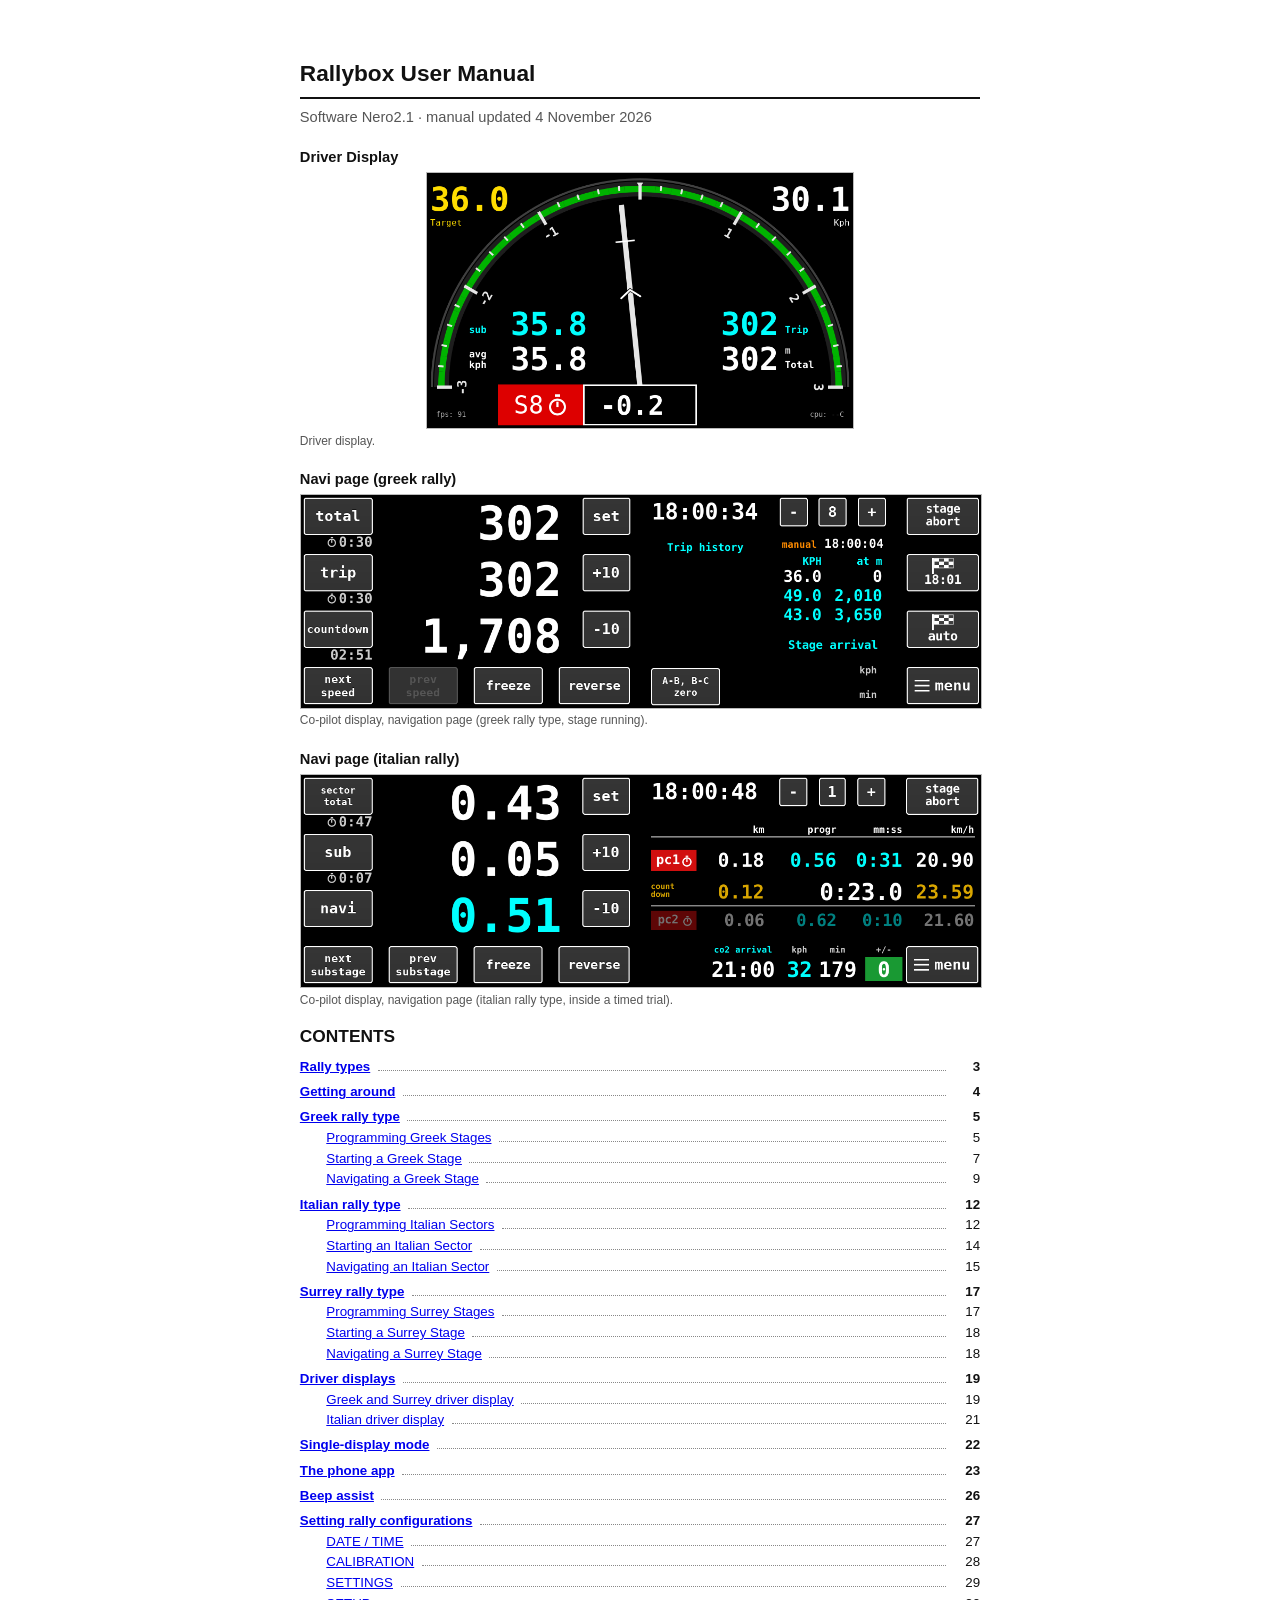
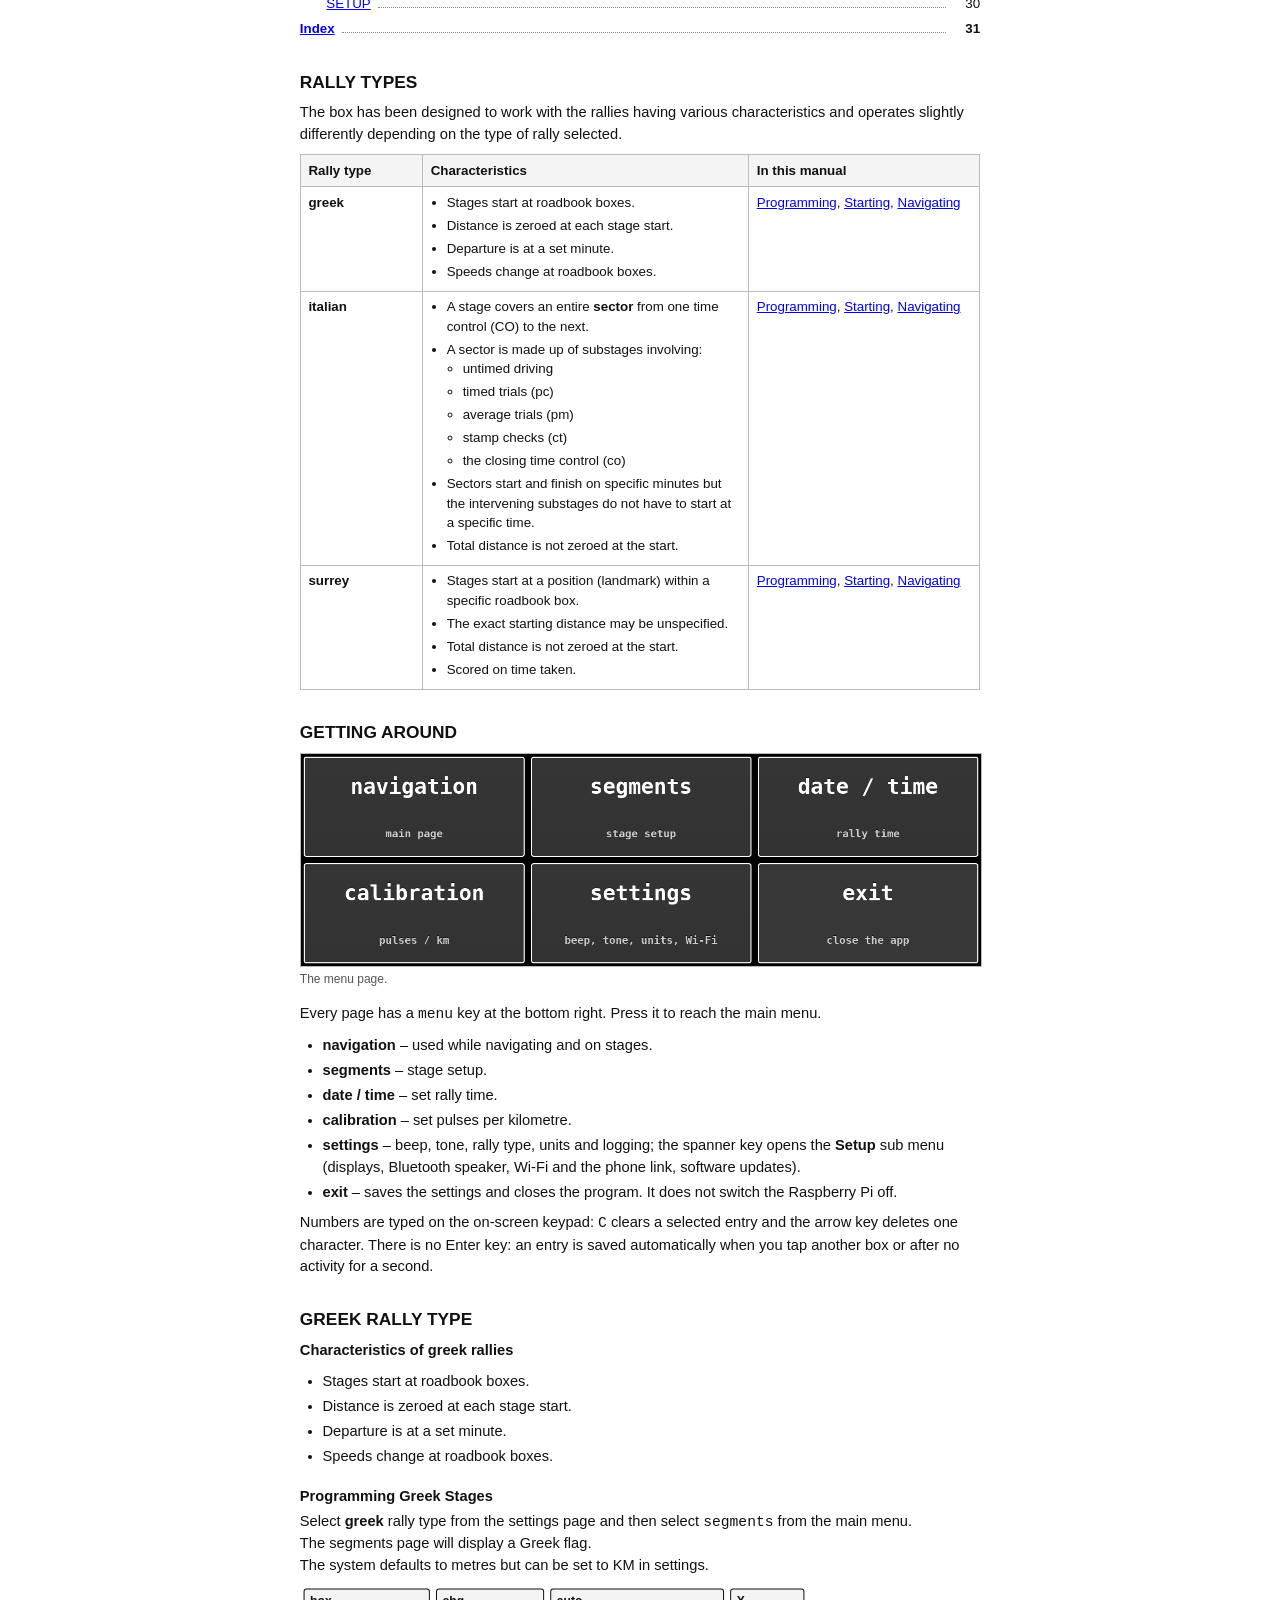
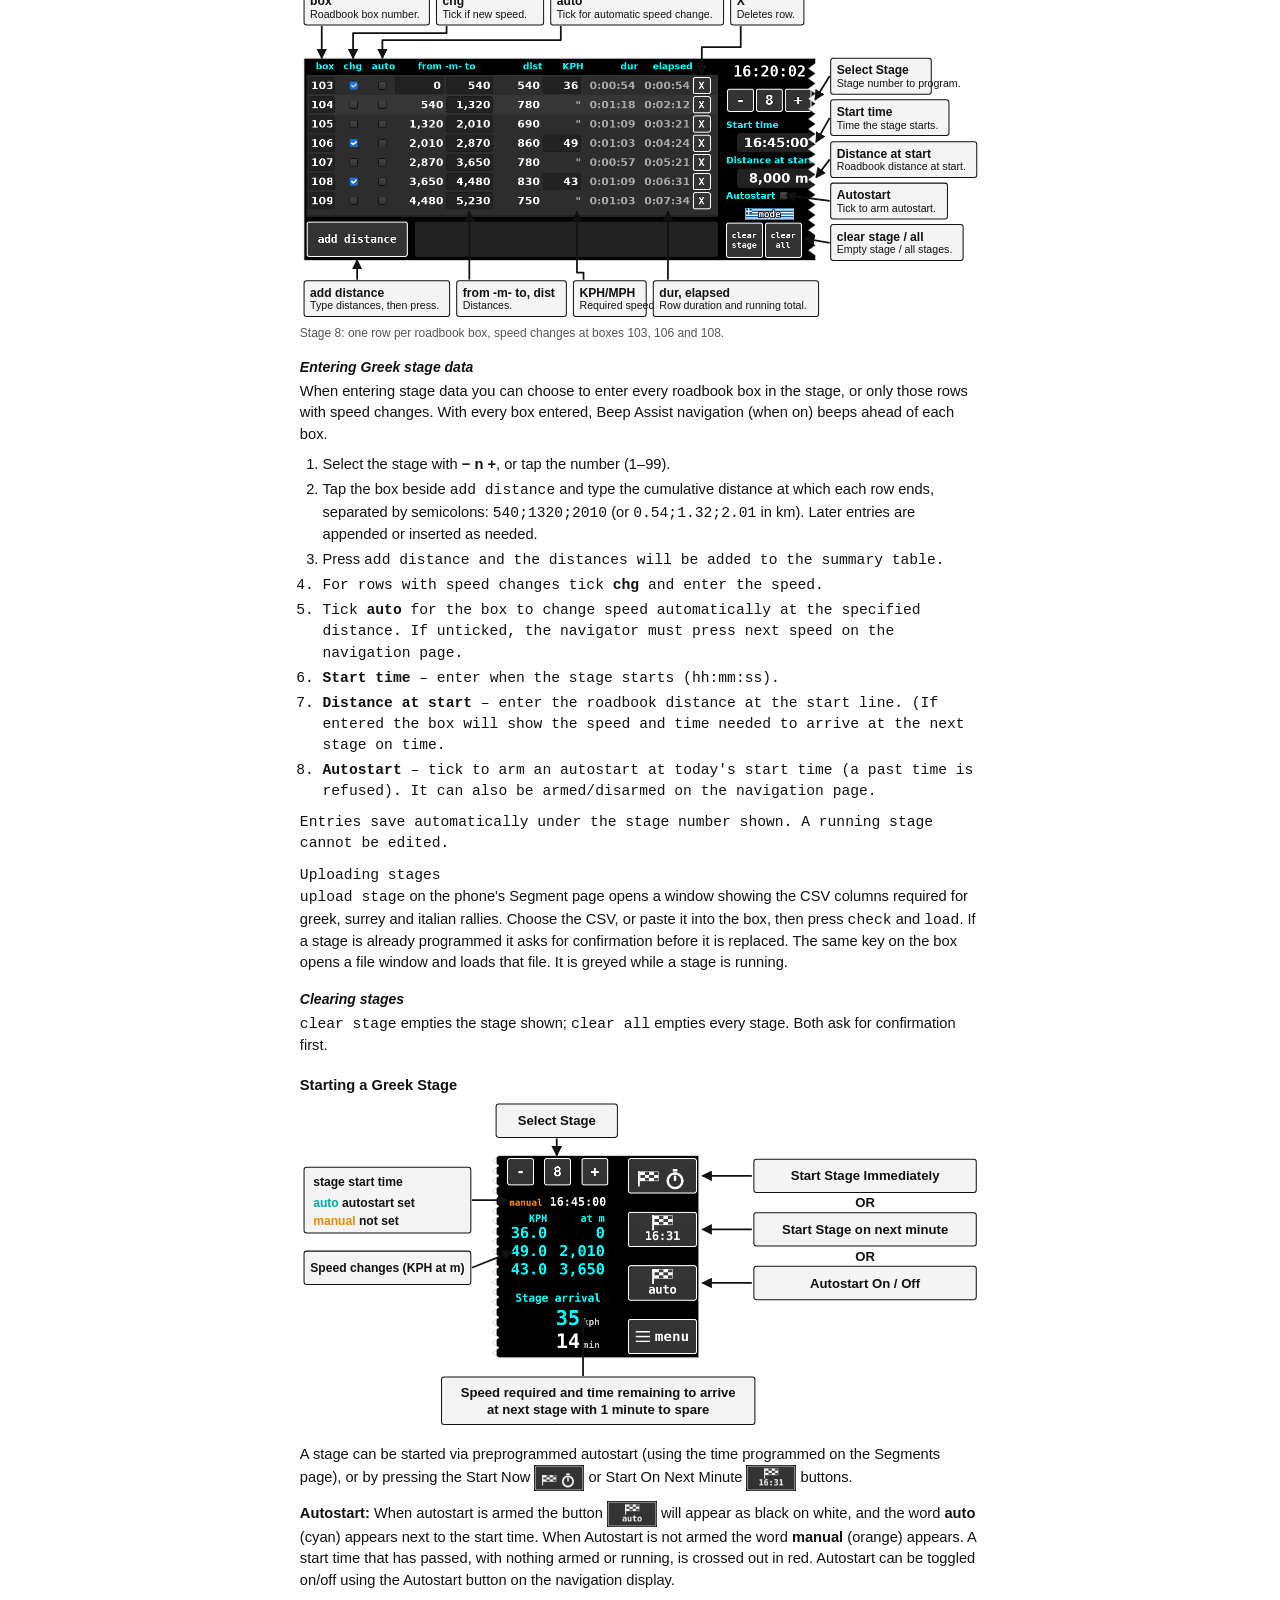
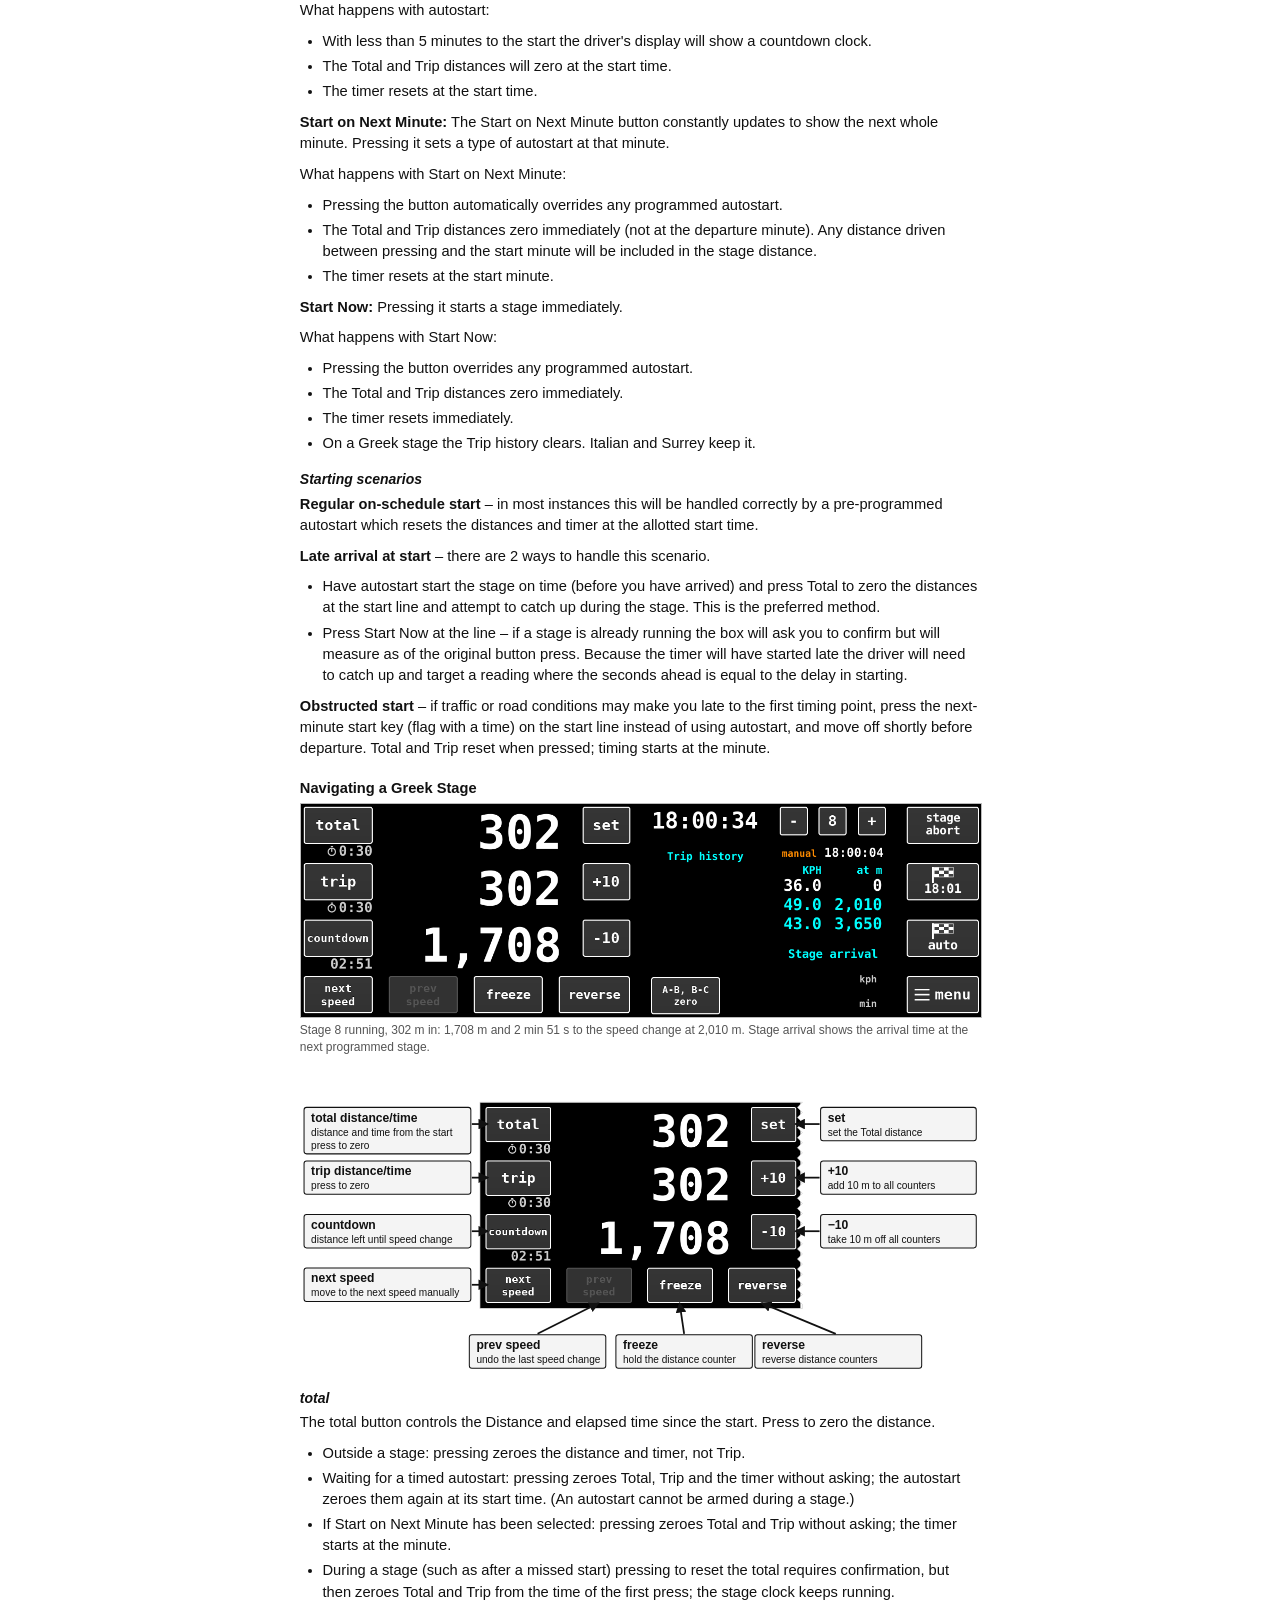
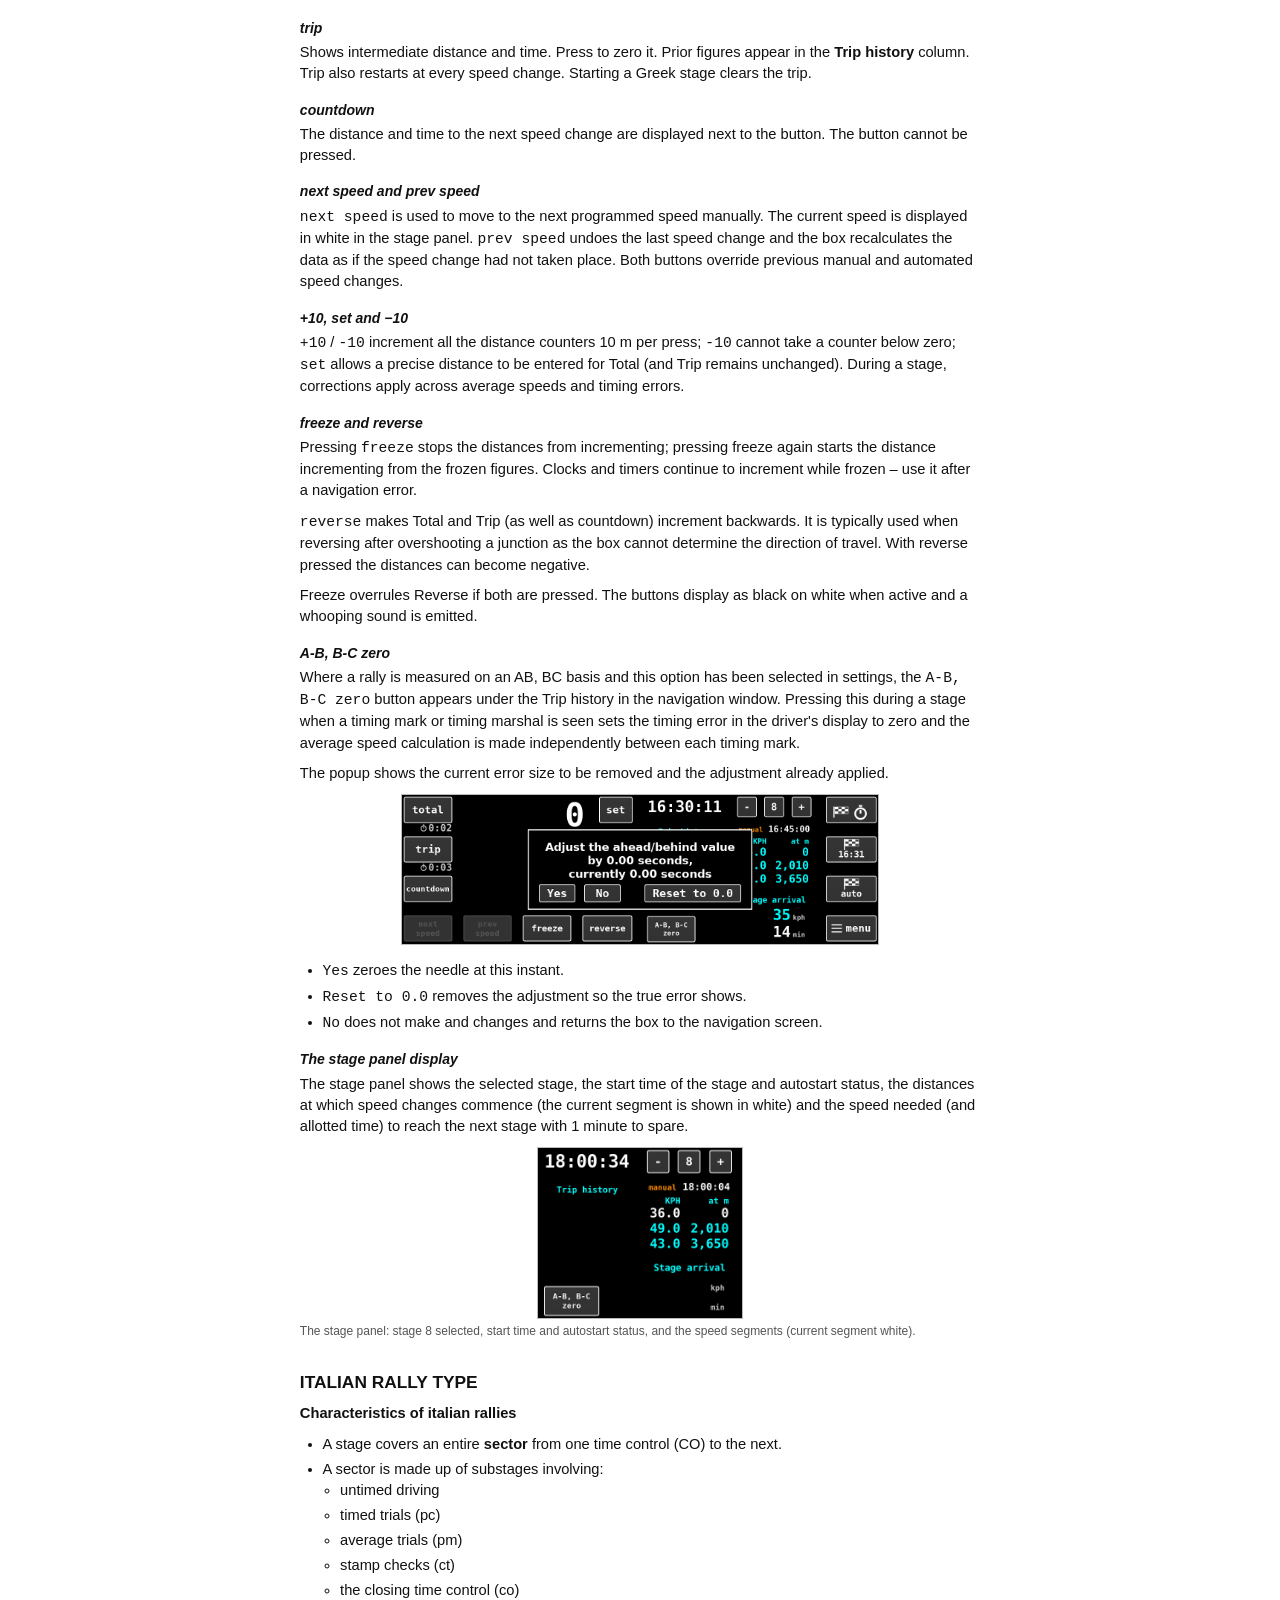
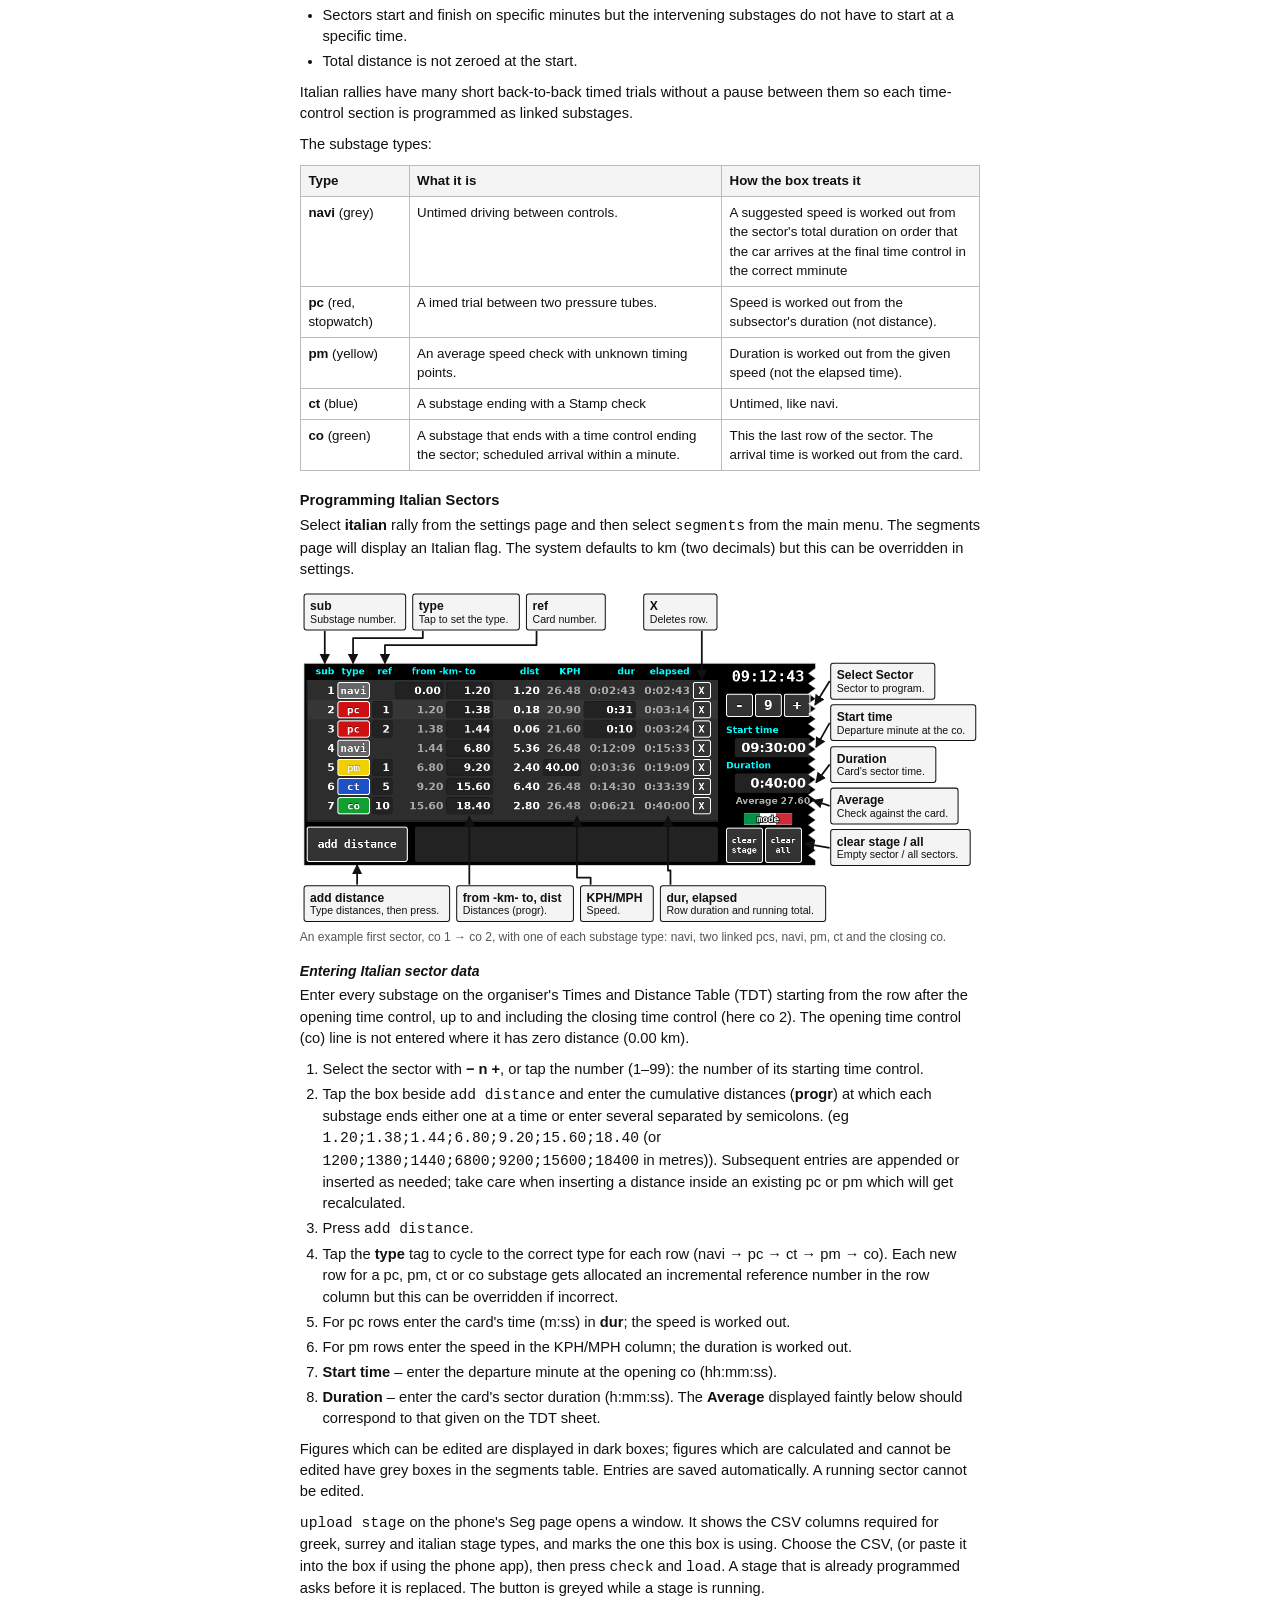
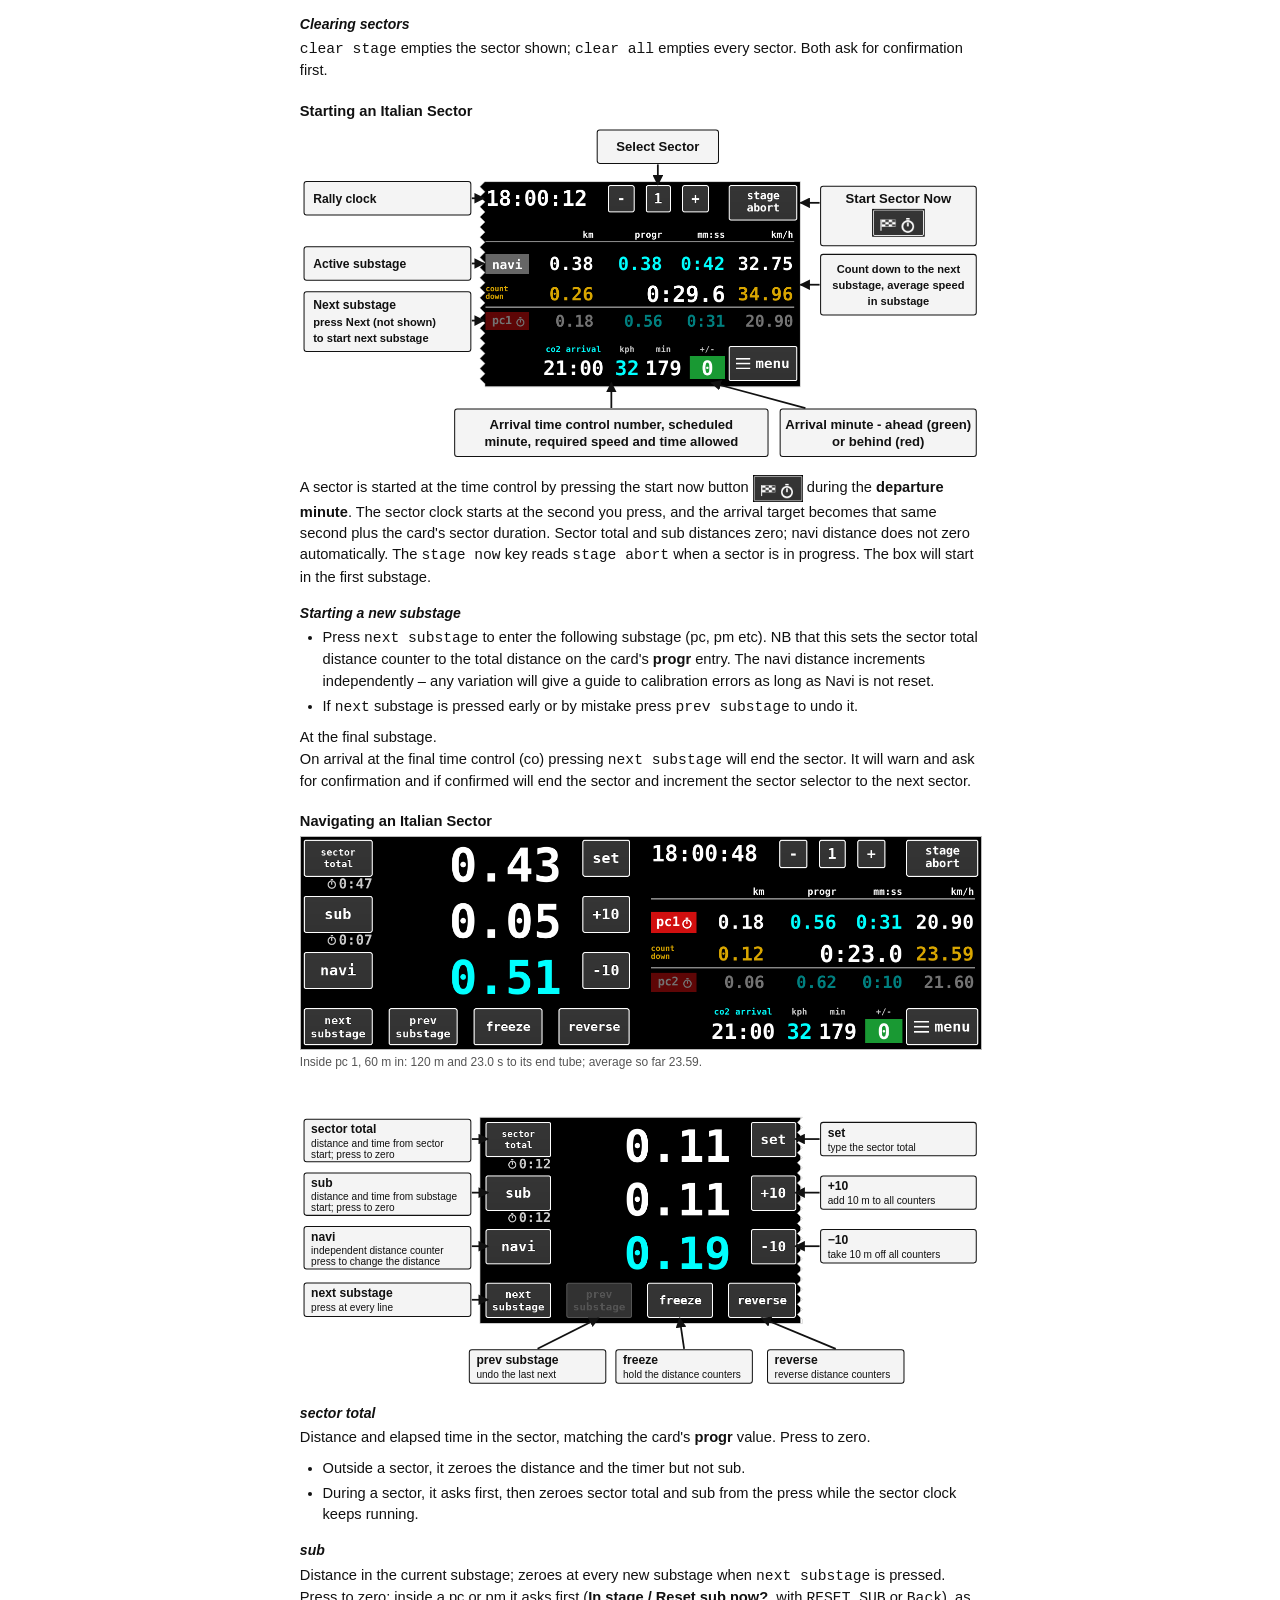
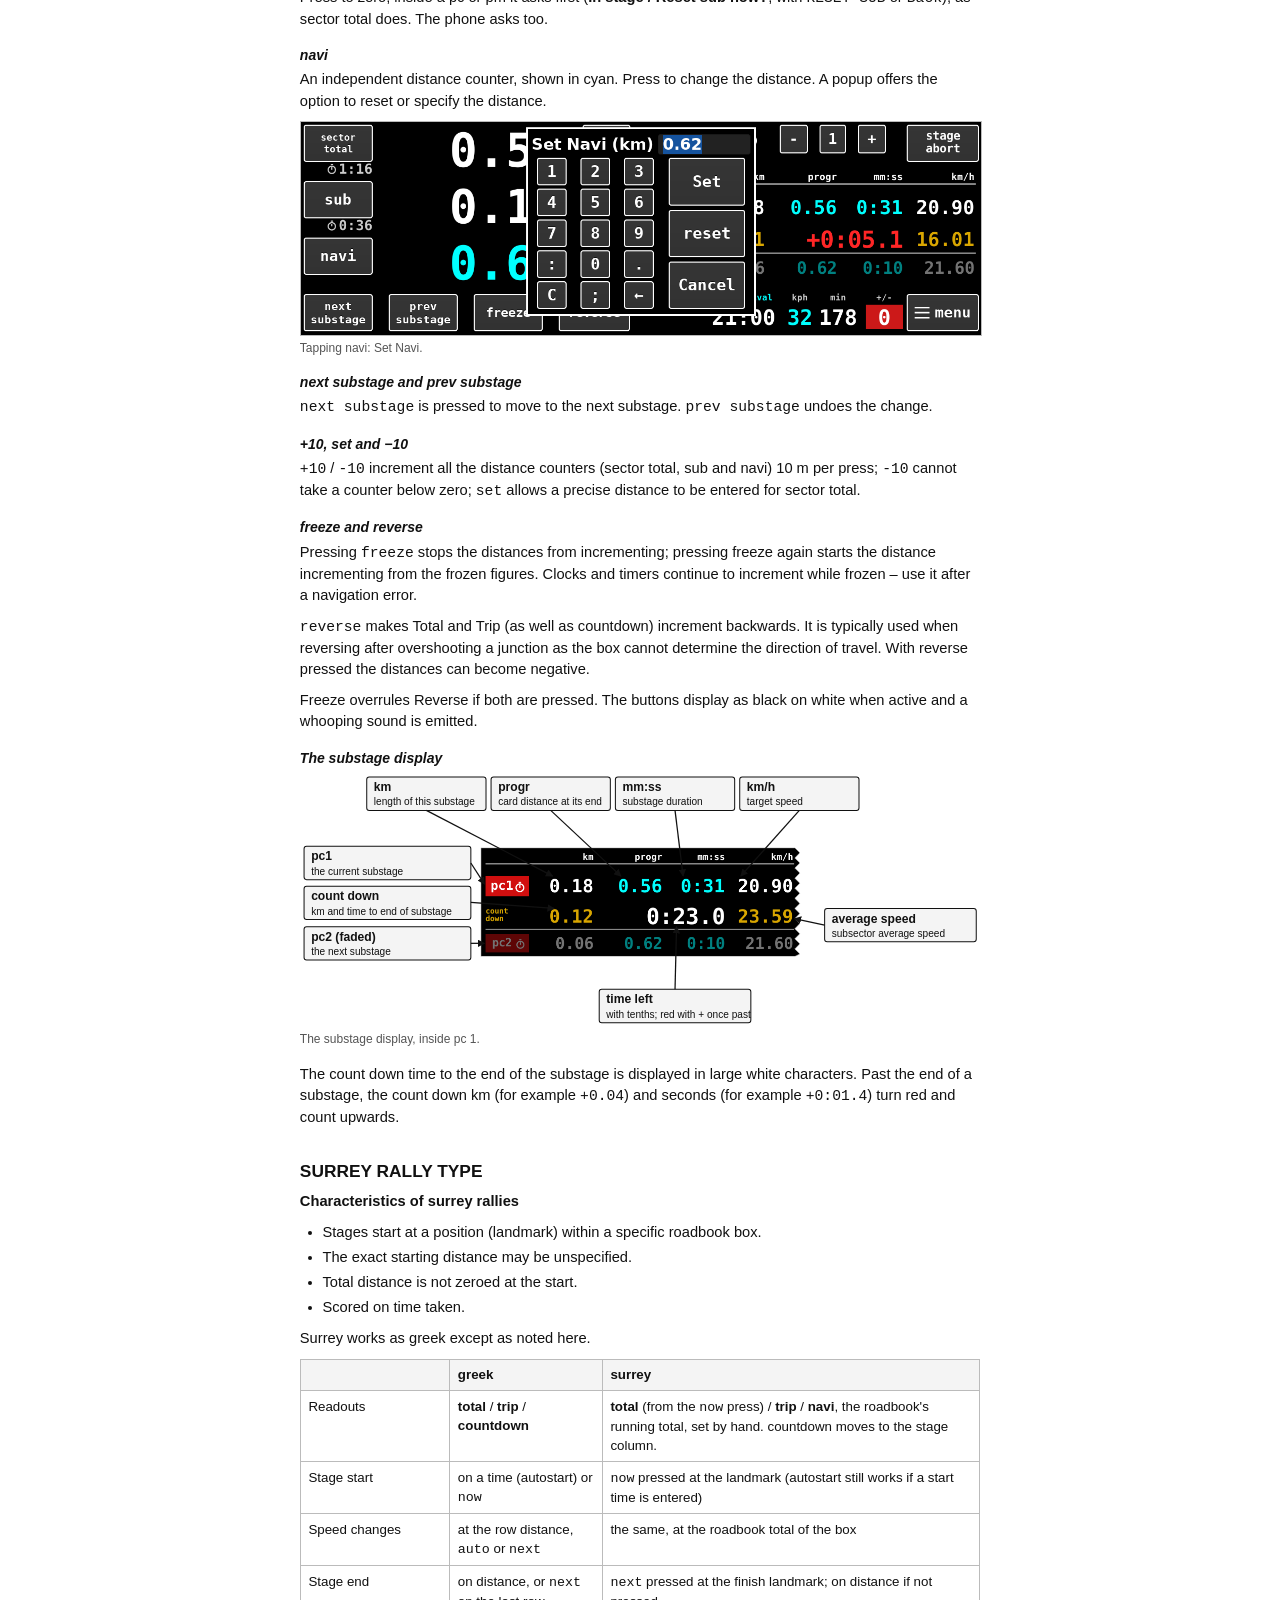
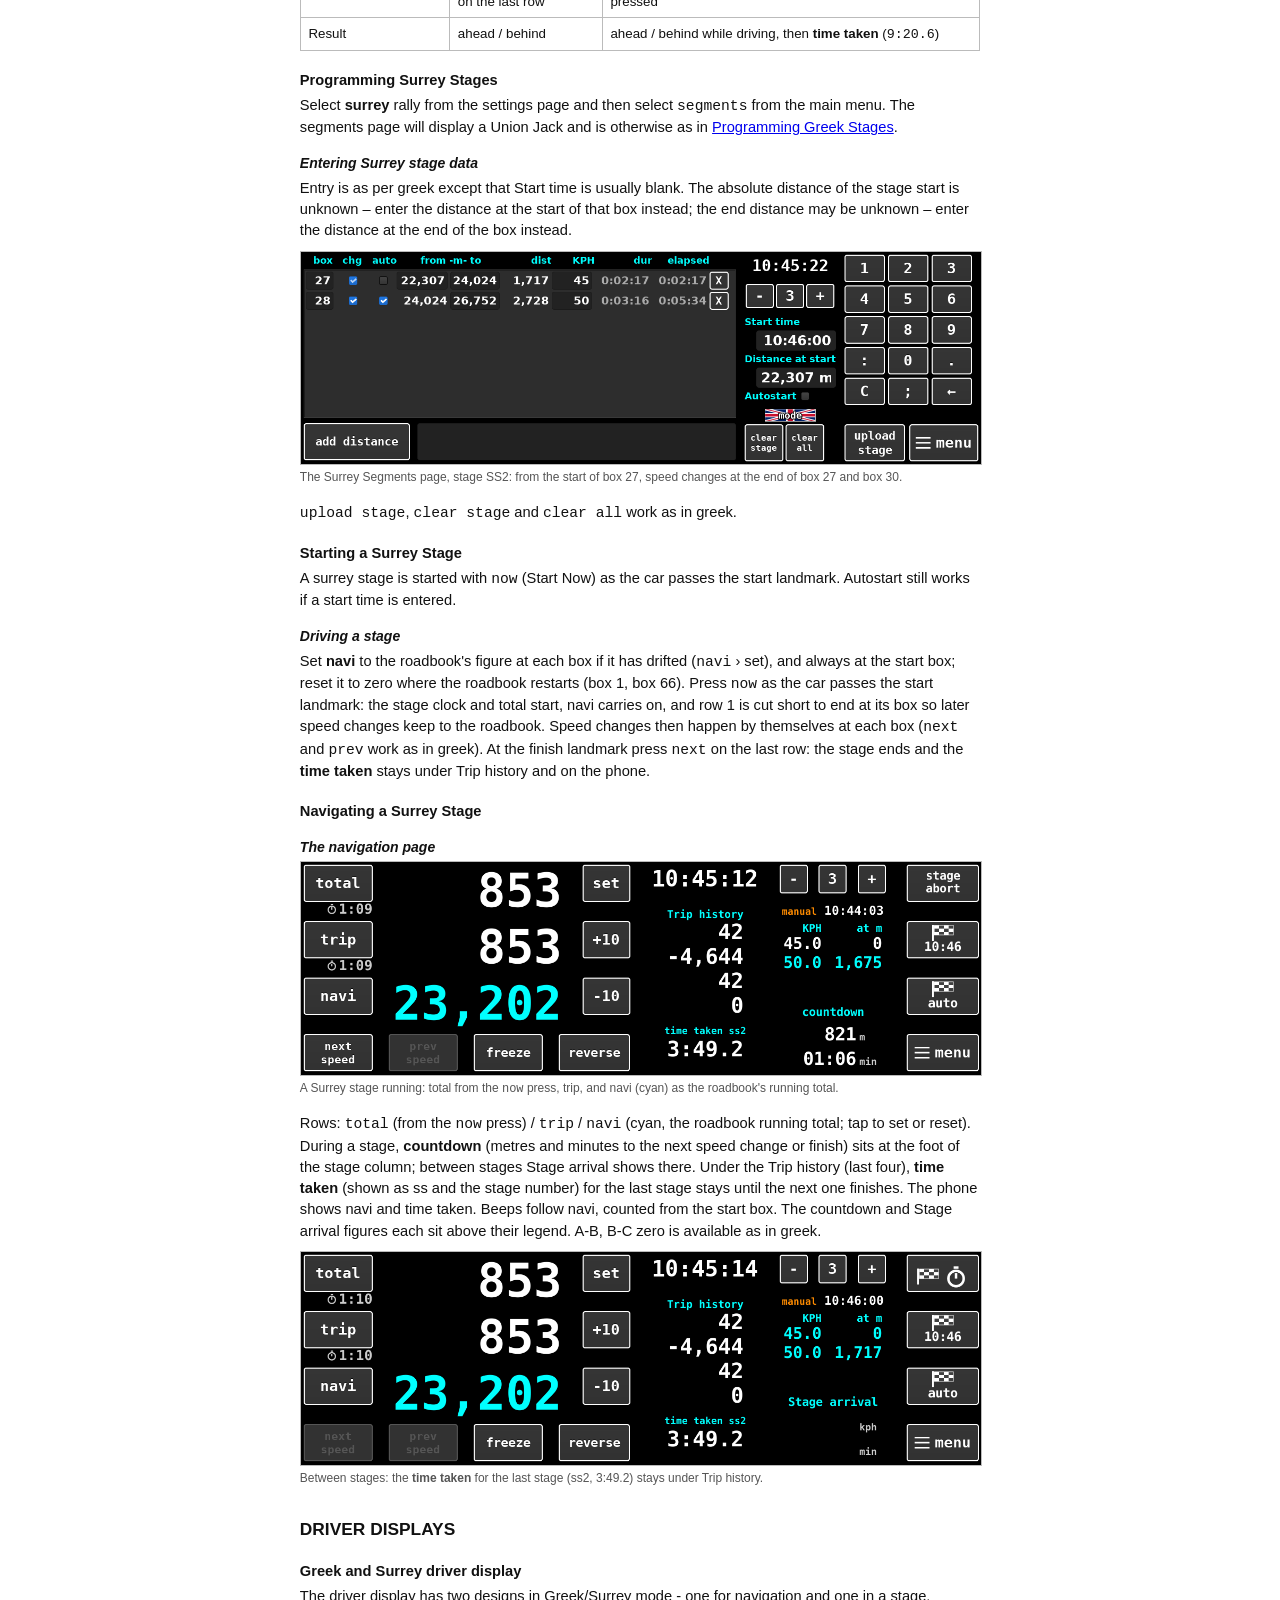
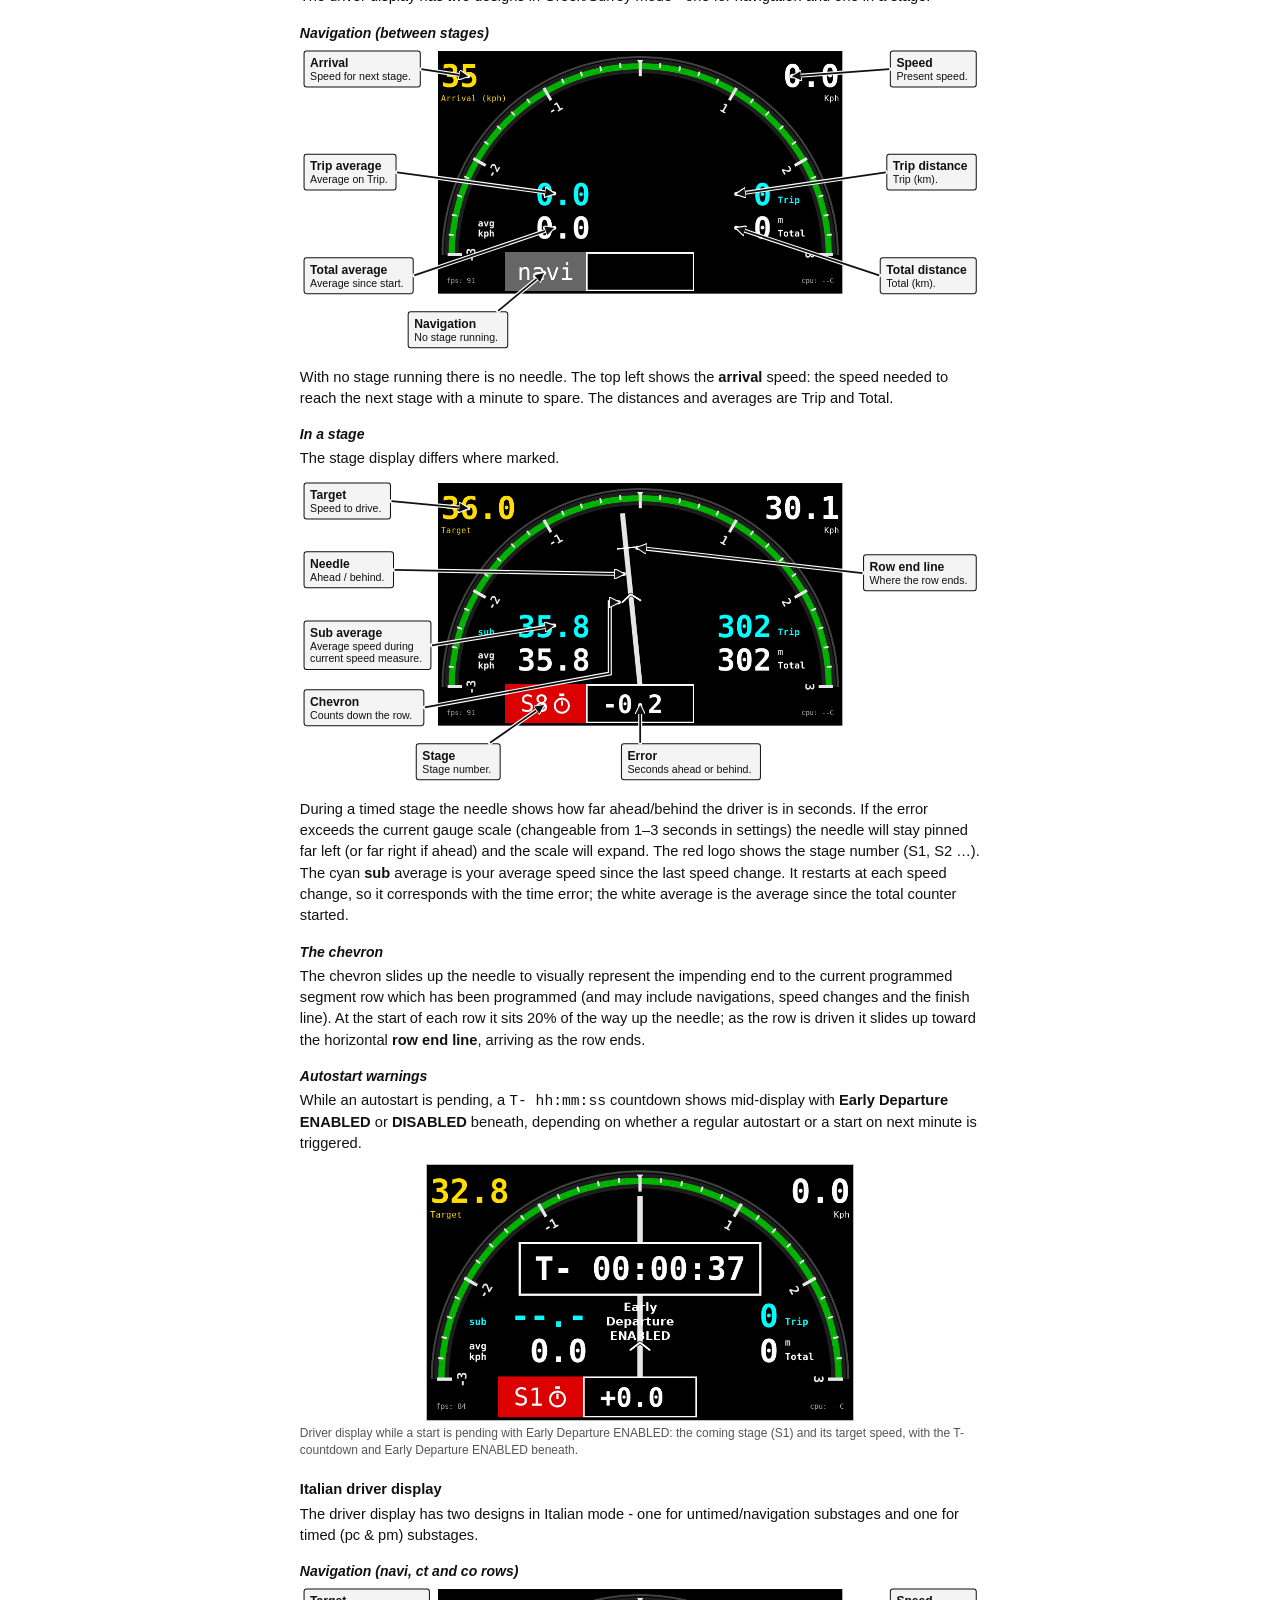
==== commit 1b000641: "RB-NAV-63: italian next at the co asks before ending the sector; the stage selector steps on Pressin" ====
--- a/docs/manual.html
+++ b/docs/manual.html
@@ -101,32 +101,31 @@
 <div class="toc-page" style="page-break-after: always">
 <h2 style="margin-top:0">Contents</h2>
 <div class="toc2"><a href="#rally-types">Rally types</a><span class="dots"></span><span class="pn">3</span></div>
-<div class="toc2"><a href="#menu">Getting around</a><span class="dots"></span><span class="pn">3</span></div>
-<div class="toc2"><a href="#greek">Greek rally type</a><span class="dots"></span><span class="pn">4</span></div>
-<div class="toc3"><a href="#segments">Programming Greek Stages</a><span class="dots"></span><span class="pn">4</span></div>
-<div class="toc3"><a href="#starting">Starting a Greek Stage</a><span class="dots"></span><span class="pn">5</span></div>
-<div class="toc3"><a href="#main-screen">Navigating a Greek Stage</a><span class="dots"></span><span class="pn">7</span></div>
-<div class="toc2"><a href="#italian">Italian rally type</a><span class="dots"></span><span class="pn">9</span></div>
-<div class="toc3"><a href="#italian-programming">Programming Italian Sectors</a><span class="dots"></span><span class="pn">9</span></div>
-<div class="toc3"><a href="#starting-sector">Starting an Italian Sector</a><span class="dots"></span><span class="pn">11</span></div>
-<div class="toc3"><a href="#italian-navigation">Navigating an Italian Sector</a><span class="dots"></span><span class="pn">12</span></div>
-<div class="toc2"><a href="#surrey">Surrey rally type</a><span class="dots"></span><span class="pn">14</span></div>
-<div class="toc3"><a href="#surrey-programming">Programming Surrey Stages</a><span class="dots"></span><span class="pn">14</span></div>
-<div class="toc3"><a href="#surrey-starting">Starting a Surrey Stage</a><span class="dots"></span><span class="pn">14</span></div>
-<div class="toc3"><a href="#surrey-navigation">Navigating a Surrey Stage</a><span class="dots"></span><span class="pn">15</span></div>
-<div class="toc2"><a href="#driver-displays">Driver displays</a><span class="dots"></span><span class="pn">16</span></div>
-<div class="toc3"><a href="#driver-zero">Greek and Surrey driver display</a><span class="dots"></span><span class="pn">16</span></div>
-<div class="toc3"><a href="#italian-driver">Italian driver display</a><span class="dots"></span><span class="pn">18</span></div>
-<div class="toc2"><a href="#single">Single-display mode</a><span class="dots"></span><span class="pn">19</span></div>
-<div class="toc2"><a href="#phone-app">The phone app</a><span class="dots"></span><span class="pn">20</span></div>
-<div class="toc2"><a href="#beep-assist">Beep assist</a><span class="dots"></span><span class="pn">23</span></div>
-<div class="toc2"><a href="#adjusting-settings">Setting rally configurations</a><span class="dots"></span><span class="pn">24</span></div>
-<div class="toc3"><a href="#datetime">DATE / TIME</a><span class="dots"></span><span class="pn">24</span></div>
-<div class="toc3"><a href="#calibration">CALIBRATION</a><span class="dots"></span><span class="pn">25</span></div>
-<div class="toc3"><a href="#settings">SETTINGS</a><span class="dots"></span><span class="pn">26</span></div>
-<div class="toc3"><a href="#setup">SETUP</a><span class="dots"></span><span class="pn">27</span></div>
-<div class="toc2"><a href="#manual-index">Index</a><span class="dots"></span><span class="pn">28</span></div>
-<div class="toc2"><a href="#manual-index">Index</a><span class="dots"></span><span class="pn">28</span></div>
+<div class="toc2"><a href="#menu">Getting around</a><span class="dots"></span><span class="pn">4</span></div>
+<div class="toc2"><a href="#greek">Greek rally type</a><span class="dots"></span><span class="pn">5</span></div>
+<div class="toc3"><a href="#segments">Programming Greek Stages</a><span class="dots"></span><span class="pn">5</span></div>
+<div class="toc3"><a href="#starting">Starting a Greek Stage</a><span class="dots"></span><span class="pn">7</span></div>
+<div class="toc3"><a href="#main-screen">Navigating a Greek Stage</a><span class="dots"></span><span class="pn">9</span></div>
+<div class="toc2"><a href="#italian">Italian rally type</a><span class="dots"></span><span class="pn">12</span></div>
+<div class="toc3"><a href="#italian-programming">Programming Italian Sectors</a><span class="dots"></span><span class="pn">12</span></div>
+<div class="toc3"><a href="#starting-sector">Starting an Italian Sector</a><span class="dots"></span><span class="pn">14</span></div>
+<div class="toc3"><a href="#italian-navigation">Navigating an Italian Sector</a><span class="dots"></span><span class="pn">15</span></div>
+<div class="toc2"><a href="#surrey">Surrey rally type</a><span class="dots"></span><span class="pn">17</span></div>
+<div class="toc3"><a href="#surrey-programming">Programming Surrey Stages</a><span class="dots"></span><span class="pn">17</span></div>
+<div class="toc3"><a href="#surrey-starting">Starting a Surrey Stage</a><span class="dots"></span><span class="pn">18</span></div>
+<div class="toc3"><a href="#surrey-navigation">Navigating a Surrey Stage</a><span class="dots"></span><span class="pn">18</span></div>
+<div class="toc2"><a href="#driver-displays">Driver displays</a><span class="dots"></span><span class="pn">19</span></div>
+<div class="toc3"><a href="#driver-zero">Greek and Surrey driver display</a><span class="dots"></span><span class="pn">19</span></div>
+<div class="toc3"><a href="#italian-driver">Italian driver display</a><span class="dots"></span><span class="pn">21</span></div>
+<div class="toc2"><a href="#single">Single-display mode</a><span class="dots"></span><span class="pn">22</span></div>
+<div class="toc2"><a href="#phone-app">The phone app</a><span class="dots"></span><span class="pn">23</span></div>
+<div class="toc2"><a href="#beep-assist">Beep assist</a><span class="dots"></span><span class="pn">26</span></div>
+<div class="toc2"><a href="#adjusting-settings">Setting rally configurations</a><span class="dots"></span><span class="pn">27</span></div>
+<div class="toc3"><a href="#datetime">DATE / TIME</a><span class="dots"></span><span class="pn">27</span></div>
+<div class="toc3"><a href="#calibration">CALIBRATION</a><span class="dots"></span><span class="pn">28</span></div>
+<div class="toc3"><a href="#settings">SETTINGS</a><span class="dots"></span><span class="pn">29</span></div>
+<div class="toc3"><a href="#setup">SETUP</a><span class="dots"></span><span class="pn">30</span></div>
+<div class="toc2"><a href="#manual-index">Index</a><span class="dots"></span><span class="pn">31</span></div>
 </div>
 <!--TOC-END-->
 
@@ -134,24 +133,41 @@
 
 <h2 id="rally-types">Rally types</h2>
 
-<p>The box works in one of three <b>rally types</b>, chosen under
-<code>settings</code> &rsaquo; <b>Rally type</b>. The choice changes the navigation and
-segments pages.</p>
+<p>The box has been designed to work with the rallies having various characteristics and operates slightly differently depending on the type of rally selected.</p>
 
 <table>
-<tr><th style="width: 18%">Rally type</th><th>Use it for</th><th style="width: 34%">In this manual</th></tr>
-<tr><td><b>greek</b></td><td>Stages start at roadbook boxes with zero distance at a set minute;
-speeds change at roadbook boxes.</td><td><a href="#segments">Programming</a>,
+<tr><th style="width: 18%">Rally type</th><th>Characteristics  </th><th style="width: 34%">In this manual</th></tr>
+<tr><td><b>greek</b></td><td><ul style="margin:0; padding-left:1.2em">
+<li>Stages start at roadbook boxes.</li>
+<li>Distance is zeroed at each stage start.</li>
+<li>Departure is at a set minute.</li>
+<li>Speeds change at roadbook boxes.</li>
+</ul></td><td><a href="#segments">Programming</a>,
 <a href="#starting">Starting</a>, <a href="#main-screen">Navigating</a></td></tr>
-<tr><td><b>italian</b></td><td>A stage is a <b>sector</b> from one time control (CO) to the next,
-made of untimed driving, timed trials (pc), average trials (pm), stamp checks (ct) and the closing
-time control (co).</td><td><a href="#italian-programming">Programming</a>,
+<tr><td><b>italian</b></td><td><ul style="margin:0; padding-left:1.2em">
+<li>A stage covers an entire <b>sector</b> from one time control (CO) to the next.</li>
+<li>A sector is made up of substages involving:
+<ul style="margin:0; padding-left:1.2em">
+<li>untimed driving</li>
+<li>timed trials (pc)</li>
+<li>average trials (pm)</li>
+<li>stamp checks (ct)</li>
+<li>the closing time control (co)</li>
+</ul></li>
+<li>Sectors start and finish on specific minutes but the intervening substages do not have to start at a specific time.</li>
+<li>Total distance is not zeroed at the start.</li>
+</ul></td><td><a href="#italian-programming">Programming</a>,
 <a href="#starting-sector">Starting</a>, <a href="#italian-navigation">Navigating</a></td></tr>
-<tr><td><b>surrey</b></td><td>Stages start at landmarks (with unspecified distances) within roadbook boxes displaying cumulative distance; scored on time taken.</td><td><a href="#surrey-programming">Programming</a>,
+<tr><td><b>surrey</b></td><td><ul style="margin:0; padding-left:1.2em">
+<li>Stages start at a position (landmark) within a specific roadbook box.</li>
+<li>The exact starting distance may be unspecified.</li>
+<li>Total distance is not zeroed at the start.</li>
+<li>Scored on time taken.</li>
+</ul></td><td><a href="#surrey-programming">Programming</a>,
 <a href="#surrey-starting">Starting</a>, <a href="#surrey-navigation">Navigating</a></td></tr>
 </table>
 
-<h2 id="menu">Getting around</h2>
+<h2 id="menu" style="page-break-before: always">Getting around</h2>
 
 <figure class="screen">
   <img src="manual-images/menu.png" alt="The menu page">
@@ -172,8 +188,8 @@
 </ul>
 
 <p>Numbers are typed on the on-screen keypad: <code>C</code> clears a selected entry and the
-arrow key deletes one character. There is no Enter key: an entry is saved when you tap another box
-or leave it alone for a second.</p>
+arrow key deletes one character. There is no Enter key: an entry is saved automatically when you tap another box
+or after no activity   for a second.</p>
 
 </section>
 
@@ -181,11 +197,21 @@
 
 <h2 id="greek">Greek rally type</h2>
 
+<p><b>Characteristics of greek rallies</b></p>
+<ul>
+<li>Stages start at roadbook boxes.</li>
+<li>Distance is zeroed at each stage start.</li>
+<li>Departure is at a set minute.</li>
+<li>Speeds change at roadbook boxes.</li>
+</ul>
+
 <h3 id="segments">Programming Greek Stages</h3>
 
-<p>Select <b>greek</b> rally from the settings page and then select <code>segments</code> from the
-main menu. The segments page will display a Greek flag. The system defaults to metres (rather than
-km) but this can be overridden in settings.</p>
+<p>Select <b>greek</b> rally type from the settings page and then select <code>segments</code> from the
+main menu. <br>
+The segments page will display a Greek flag. <br>
+The system defaults to metres  
+ but  can be set to KM in settings.</p>
 
 <figure class="screen">
   <svg viewBox="0 0 1346 664" style="display: block; width: 100%; height: auto"
@@ -207,7 +233,7 @@
       <text x="20" y="65" font-size="21">Roadbook box number.</text>
       <rect x="270" y="8" width="212" height="71" rx="5" fill="#f4f4f4" stroke="#111" stroke-width="2"/>
       <text x="282" y="40" font-size="24" font-weight="bold">chg</text>
-      <text x="282" y="65" font-size="21">Tick for new speed.</text>
+      <text x="282" y="65" font-size="21">Tick if new speed.</text>
       <rect x="496" y="8" width="342" height="71" rx="5" fill="#f4f4f4" stroke="#111" stroke-width="2"/>
       <text x="508" y="40" font-size="24" font-weight="bold">auto</text>
       <text x="508" y="65" font-size="21">Tick for automatic speed change.</text>
@@ -216,7 +242,7 @@
       <text x="864" y="65" font-size="21">Deletes row.</text>
       <rect x="1050" y="145" width="199" height="71" rx="5" fill="#f4f4f4" stroke="#111" stroke-width="2"/>
       <text x="1062" y="177" font-size="24" font-weight="bold">Select Stage</text>
-      <text x="1062" y="202" font-size="21">Stage to program.</text>
+      <text x="1062" y="202" font-size="21">Stage number to program.</text>
       <rect x="1050" y="227" width="234" height="71" rx="5" fill="#f4f4f4" stroke="#111" stroke-width="2"/>
       <text x="1062" y="259" font-size="24" font-weight="bold">Start time</text>
       <text x="1062" y="284" font-size="21">Time the stage starts.</text>
@@ -237,7 +263,7 @@
       <text x="322" y="642" font-size="21">Distances.</text>
       <rect x="541" y="585" width="144" height="71" rx="5" fill="#f4f4f4" stroke="#111" stroke-width="2"/>
       <text x="553" y="617" font-size="24" font-weight="bold">KPH/MPH</text>
-      <text x="553" y="642" font-size="21">Speed.</text>
+      <text x="553" y="642" font-size="21">Required speed.</text>
       <rect x="699" y="585" width="327" height="71" rx="5" fill="#f4f4f4" stroke="#111" stroke-width="2"/>
       <text x="711" y="617" font-size="24" font-weight="bold">dur, elapsed</text>
       <text x="711" y="642" font-size="21">Row duration and running total.</text>
@@ -262,33 +288,34 @@
 </figure>
 
 <h4 id="greek-stage-data">Entering Greek stage data</h4>
-<p>Enter every roadbook box in the stage, or only the rows with speed changes. With every box entered, Beep
+<p>When entering stage data you can choose to enter every roadbook box in the stage, or only those rows with speed changes. With every box entered, Beep
 Assist navigation (when on) beeps ahead of each box.</p>
 <ol>
 <li>Select the stage with <b>&minus; n +</b>, or tap the number (1&ndash;99).</li>
 <li>Tap the box beside <code>add distance</code> and type the cumulative distance at which each
 row ends, separated by semicolons: <code>540;1320;2010</code> (or <code>0.54;1.32;2.01</code> in
 km). Later entries are appended or inserted as needed.</li>
-<li>Press <code>add distance</code>.</li>
+<li>Press <code>add distance and the distances will be added to the summary table.</li>
 <li>For rows with speed changes tick <b>chg</b> and enter the speed.</li>
 <li>Tick <b>auto</b> for the box to change speed automatically at the specified distance. If
 unticked, the navigator must press <code>next speed</code> on the navigation page.</li>
-<li><b>Start time</b> &ndash; when the stage starts (hh:mm:ss).</li>
-<li><b>Distance at start</b> &ndash; the roadbook distance at the start line; used for Stage
-arrival.</li>
+<li><b>Start time</b> &ndash; enter when the stage starts (hh:mm:ss).</li>
+<li><b>Distance at start</b> &ndash; enter the roadbook distance at the start line. (If entered the box will show the speed and time needed to arrive at the next stage on time.   
+</li>
 <li><b>Autostart</b> &ndash; tick to arm an autostart at today's start time (a past time is
-refused). It can also be switched on/off on the navigation page.</li>
+refused). It can also be armed/disarmed  on the navigation page.</li>
 </ol>
 <p>Entries save automatically under the stage number shown. A running stage cannot be edited.</p>
 
-<p><code>upload stage</code> on the phone's Seg page opens a window. It shows the CSV columns for
-greek, surrey and italian, and marks the one this box is using. Choose the CSV, or paste it, then
-press <code>check</code> and <code>load</code>. A stage that is already programmed asks before it
+<p>Uploading stages<br>
+upload stage</code> on the phone's Segment page opens a window showing   the CSV columns required for
+greek, surrey and italian rallies.         Choose the CSV, or paste it into the box, then
+press <code>check</code> and <code>load</code>. If a stage  is already programmed it asks for confirmation before it
 is replaced. The same key on the box opens a file window and loads that file. It is greyed while a stage is running.</p>
 
 <h4>Clearing stages</h4>
 <p><code>clear stage</code> empties the stage shown; <code>clear all</code> empties every stage.
-Both ask first.</p>
+Both ask for confirmation first.</p>
 
 </section>
 
@@ -341,7 +368,7 @@
       <text x="590" y="621">at next stage with 1 minute to spare</text>
     </g>
     <g font-size="24" font-weight="bold" fill="#111">
-      <text x="26" y="171">Time of stage start</text>
+      <text x="26" y="171">  stage start time</text>
       <text x="26" y="211"><tspan fill="#0aa">auto</tspan> autostart set</text>
       <text x="26" y="247"><tspan fill="#e80">manual</tspan> not set</text>
       <text x="173" y="340" text-anchor="middle">Speed changes (KPH at m)</text>
@@ -351,14 +378,14 @@
 
 <p>A stage can be started via preprogrammed autostart (using the time programmed on the Segments
 page), or by pressing the Start Now <img src="manual-images/key-start-now.png" alt="Start Now key" style="height: 1.8em; vertical-align: middle"> or Start On Next Minute
-<img src="manual-images/key-next-minute.png" alt="Start On Next Minute key" style="height: 1.8em; vertical-align: middle"> button.</p>
+<img src="manual-images/key-next-minute.png" alt="Start On Next Minute key" style="height: 1.8em; vertical-align: middle"> buttons.</p>
 
 <p><b>Autostart:</b> When autostart is armed the button <img src="manual-images/key-autostart.png" alt="Autostart key" style="height: 1.8em; vertical-align: middle"> will appear as
-black on white, and the word <b>auto</b> (cyan) appears next to the start time. Autostart can be
-quickly toggled on/off using the Autostart button on the navigation display. When Autostart is not
-armed the word <b>manual</b> (orange) appears next to the start time. A start time that has passed,
-with nothing armed or running, is crossed out in red. After <code>start now</code> the panel reads
-<b>manual</b> and the time of the press.</p>
+black on white, and the word <b>auto</b> (cyan) appears next to the start time.   
+           When Autostart is not
+armed the word <b>manual</b> (orange) appears.      A start time that has passed,
+with nothing armed or running, is crossed out in red. Autostart can be toggled on/off using   the Autostart button on 
+  the navigation display.   </p>
 
 <p>What happens with autostart:</p>
 <ul>
@@ -398,13 +425,13 @@
 <li>Have autostart start the stage on time (before you have arrived) and press Total to zero the
 distances at the start line and attempt to catch up during the stage. This is the preferred
 method.</li>
-<li>Press Start Now &ndash; if a stage is already running the box will ask you to confirm but will
+<li>Press Start Now at the line &ndash; if a stage is already running the box will ask you to confirm but will
 measure as of the original button press. Because the timer will have started late the driver will
 need to catch up and target a reading where the seconds ahead is equal to the delay in
 starting.</li>
 </ul>
 
-<p><b>Obstructed start</b> &ndash; if traffic or the car may make you late to the first timing
+<p><b>Obstructed start</b> &ndash; if traffic or road conditions  may make you late to the first timing
 point, press the next-minute start key (flag with a time) on the start line instead of using autostart, and move off
 shortly before departure. Total and Trip reset when pressed; timing starts at the minute.</p>
 
@@ -458,65 +485,64 @@
       <line x1="1060" y1="518" x2="913" y2="457"/>
     </g>
     <g font-weight="bold" fill="#111">
-      <text x="22" y="98" font-size="24">total</text><text x="22" y="126" font-size="20" font-weight="normal">distance and time from the start</text><text x="22" y="152" font-size="20" font-weight="normal">press to zero</text>
-      <text x="22" y="204" font-size="24">trip</text><text x="22" y="232" font-size="20" font-weight="normal">press to zero</text>
-      <text x="22" y="310" font-size="24">countdown</text><text x="22" y="338" font-size="20" font-weight="normal">metres left until speed change</text>
-      <text x="22" y="416" font-size="24">next speed</text><text x="22" y="444" font-size="20" font-weight="normal">go on to the next speed manually</text>
-      <text x="1044" y="98" font-size="24">set</text><text x="1044" y="126" font-size="20" font-weight="normal">type the exact Total</text>
+      <text x="22" y="98" font-size="24">total distance/time</text><text x="22" y="126" font-size="20" font-weight="normal">distance and time from the start</text><text x="22" y="152" font-size="20" font-weight="normal">press to zero</text>
+      <text x="22" y="204" font-size="24">trip distance/time</text><text x="22" y="232" font-size="20" font-weight="normal">press to zero</text>
+      <text x="22" y="310" font-size="24">countdown</text><text x="22" y="338" font-size="20" font-weight="normal">distance left until speed change</text>
+      <text x="22" y="416" font-size="24">next speed</text><text x="22" y="444" font-size="20" font-weight="normal">move  to the next speed manually</text>
+      <text x="1044" y="98" font-size="24">set</text><text x="1044" y="126" font-size="20" font-weight="normal">set the  Total distance</text>
       <text x="1044" y="204" font-size="24">+10</text><text x="1044" y="232" font-size="20" font-weight="normal">add 10 m to all counters</text>
       <text x="1044" y="310" font-size="24">&minus;10</text><text x="1044" y="338" font-size="20" font-weight="normal">take 10 m off all counters</text>
       <text x="349" y="548" font-size="24">prev speed</text><text x="349" y="576" font-size="20" font-weight="normal">undo the last speed change</text>
-      <text x="639" y="548" font-size="24">freeze</text><text x="639" y="576" font-size="20" font-weight="normal">hold the distances</text>
-      <text x="914" y="548" font-size="24">reverse</text><text x="914" y="576" font-size="20" font-weight="normal">count backwards when reversing</text>
+      <text x="639" y="548" font-size="24">freeze</text><text x="639" y="576" font-size="20" font-weight="normal">hold the distance counter</text>
+      <text x="914" y="548" font-size="24">reverse</text><text x="914" y="576" font-size="20" font-weight="normal">reverse distance counters   </text>
     </g>
   </svg>
 </figure>
 
 <h4>total</h4>
-<p>Distance and elapsed time since the start. Press to zero the distance.</p>
+<p>The total button controls the Distance and elapsed time since the start. Press to zero the distance.</p>
 <ul>
-<li>Outside a stage: zeroes the distance and timer, not Trip.</li>
-<li>Waiting for a timed autostart: zeroes Total, Trip and the timer without asking; the autostart
+<li>Outside a stage: pressing zeroes the distance and timer, not Trip.</li>
+<li>Waiting for a timed autostart: pressing zeroes Total, Trip and the timer without asking; the autostart
 zeroes them again at its start time. (An autostart cannot be armed during a stage.)</li>
-<li>If Start on Next Minute has been selected: zeroes Total and Trip without asking; the timer starts at the
+<li>If Start on Next Minute has been selected: pressing zeroes Total and Trip without asking; the timer starts at the
 minute.</li>
-<li>During a stage (a missed start): asks first, then zeroes Total and Trip from the press; the
+<li>During a stage (such as after a missed start) pressing to reset the total requires confirmation, but   then zeroes Total and Trip from the time of the first press; the
 stage clock keeps running.</li>
 </ul>
 
 <h4>trip</h4>
-<p>Shows intermediate distance and time. Press to zero it; the old figure appears in the <b>Trip
-history</b> column. Trip also restarts at every speed change. Starting a Greek stage clears that
-column, including an autostart or Start on Next Minute. Italian and Surrey keep it.</p>
+<p>Shows intermediate distance and time. Press to zero it. Prior   figures appear in the <b>Trip
+history</b> column. Trip also restarts at every speed change. Starting a Greek stage clears the trip.
+             </p>
 
 <h4>countdown</h4>
-<p>Distance and time to the next speed change. If that change is not automatic, press
-<code>next speed</code> there.</p>
+<p>The distance and time to the next speed change are displayed next to the button. The button cannot be pressed.       
+  </p>
 
 <h4>next speed and prev speed</h4>
-<p><code>next speed</code> is used to move to the next speed manually. <code>prev speed</code> undoes
-the last speed change. The buttons can also be used to override automated speed changes.</p>
+<p><code>next speed</code> is used to move to the next programmed speed manually. The current speed is displayed in white in the stage panel. <code>prev speed</code> undoes
+the last speed change and the box recalculates the data as if the speed change had not taken place. Both  buttons      override previous manual and automated speed changes.</p>
 
 <h4>+10, set and &minus;10</h4>
-<p><code>+10</code> / <code>-10</code> move all the counters (Total and Trip, and navi in the other rally types) 10 m per press; <code>-10</code> cannot take a counter below zero; <code>set</code> allows a
-precise distance to be entered for Total (Trip unchanged). During a stage, corrections apply across
+<p><code>+10</code> / <code>-10</code> increment all the distance counters           10 m per press; <code>-10</code> cannot take a counter below zero; <code>set</code> allows a
+precise distance to be entered for Total (and Trip remains unchanged). During a stage, corrections apply across
 average speeds and timing errors.</p>
 
 <h4>freeze and reverse</h4>
-<p><code>freeze</code> stops the distances from counting while lit; clocks and timers continue &ndash;
-use it after a navigation error. On release, counting resumes from the frozen figures.
-<code>reverse</code> makes Total and Trip (as well as countdown) count backwards. It is typically
-used when reversing after overshooting a junction, as the box only counts pulses and has no concept
-of direction. Freeze overrules Reverse if both are pressed. The buttons display as black on white
-when active and a whooping sound is emitted. With reverse pressed the distances can go negative.</p>
+<p>Pressing <code>freeze</code> stops the distances from incrementing; pressing freeze again starts the distance incrementing from the frozen figures. Clocks and timers continue to increment while frozen &ndash; use it after a navigation error.</p>
+
+<p><code>reverse</code> makes Total and Trip (as well as countdown) increment backwards. It is typically used when reversing after overshooting a junction as the box cannot determine the direction of travel. With reverse pressed the distances can become negative.</p>
+
+<p>Freeze overrules Reverse if both are pressed. The buttons display as black on white when active and a whooping sound is emitted.</p>
 
 <h4>A-B, B-C zero</h4>
-<p>Where a rally is measured on an AB, BC basis and this option is selected in settings, the
-<code>A-B, B-C zero</code> button appears under the Trip history. Pressing this during a stage when a
-timing mark or timing marshal is seen sets the timing error in the driver's display to zero, so that
+<p>Where a rally is measured on an AB, BC basis and this option has been selected in settings, the
+<code>A-B, B-C zero</code> button appears under the Trip history in the navigation window. Pressing this during a stage when a
+timing mark or timing marshal is seen sets the timing error in the driver's display to zero and  
 the average speed calculation is made independently between each timing mark.</p>
 
-<p>The popup shows the error to remove and the adjustment
+<p>The popup shows the current error size to be removed and the adjustment
 already applied.</p>
 
 <figure class="screen">
@@ -526,14 +552,14 @@
 <ul>
 <li><code>Yes</code> zeroes the needle at this instant.</li>
 <li><code>Reset to 0.0</code> removes the adjustment so the true error shows.</li>
-<li><code>No</code> changes nothing.</li>
+<li><code>No</code> does not make and changes and returns the box to the navigation screen.</li>
 </ul>
 
 <h4>The stage panel display</h4>
-<p>The column shows the selected stage, the start time of the stage and autostart status, the
-distances at which speed changes commence and the speed needed (and allotted time) to reach the
-next stage with 1 minute to spare. The current speed segment is shown in white; the segments still to
-come are cyan.</p>
+<p>The stage panel shows the selected stage, the start time of the stage and autostart status, the
+distances at which speed changes commence (the current segment is shown in white) and the speed needed (and allotted time) to reach the
+next stage with 1 minute to spare.            
+  </p>
 
 <figure class="screen">
   <img src="manual-images/stage-panel.png" alt="The stage panel on the greek navigation page" style="width: 30%; margin-left: auto; margin-right: auto">
@@ -546,23 +572,38 @@
 
 <h2 id="italian">Italian rally type</h2>
 
-<p>Italian rallies have many short back-to-back timed trials, so each time-control section is
+<p><b>Characteristics of italian rallies</b></p>
+<ul>
+<li>A stage covers an entire <b>sector</b> from one time control (CO) to the next.</li>
+<li>A sector is made up of substages involving:
+<ul style="margin:0; padding-left:1.2em">
+<li>untimed driving</li>
+<li>timed trials (pc)</li>
+<li>average trials (pm)</li>
+<li>stamp checks (ct)</li>
+<li>the closing time control (co)</li>
+</ul></li>
+<li>Sectors start and finish on specific minutes but the intervening substages do not have to start at a specific time.</li>
+<li>Total distance is not zeroed at the start.</li>
+</ul>
+
+<p>Italian rallies have many short back-to-back timed trials without a pause between them so each time-control section is
 programmed as linked substages.</p>
 
 <p>The substage types:</p>
 
 <table>
 <tr><th style="width: 16%">Type</th><th>What it is</th><th style="width: 38%">How the box treats it</th></tr>
-<tr><td><b>navi</b> (grey)</td><td>Untimed driving between controls.</td><td>A required speed is worked out from
-the sector's total duration so the car arrives at the card's time.</td></tr>
-<tr><td><b>pc</b> (red, stopwatch)</td><td>Timed trial between two pressure tubes. Between linked
-pcs a single tube ends one pc and starts the next.</td><td>Speed is worked out from the subsector's
-duration.</td></tr>
-<tr><td><b>pm</b> (yellow)</td><td>Average speed check with unknown timing points.</td><td>Duration
-is worked out from the given speed.</td></tr>
-<tr><td><b>ct</b> (blue)</td><td>Stamp check: no time.</td><td>Untimed, like navi.</td></tr>
-<tr><td><b>co</b> (green)</td><td>The time control that ends the sector; arrive in your minute.</td><td>The
-last row; the co arrival time is worked out from the card.</td></tr>
+<tr><td><b>navi</b> (grey)</td><td>Untimed driving between controls.</td><td>A suggested speed is worked out from
+the sector's total duration on order that the car arrives at the final time control in the correct mminute </td></tr>
+<tr><td><b>pc</b> (red, stopwatch)</td><td>A imed trial between two pressure tubes.  
+          </td><td>Speed is worked out from the subsector's
+duration (not distance).</td></tr>
+<tr><td><b>pm</b> (yellow)</td><td>An average speed check with unknown timing points.</td><td>Duration
+is worked out from the given speed (not the elapsed time).</td></tr>
+<tr><td><b>ct</b> (blue)</td><td>A substage ending with a Stamp check  </td><td>Untimed, like navi.</td></tr>
+<tr><td><b>co</b> (green)</td><td>A substage that ends with a time control ending  the sector; scheduled arrival within a   minute.</td><td>This the last row of the sector. The
+    arrival time is worked out from the card.</td></tr>
 </table>
 
 <h3 id="italian-programming">Programming Italian Sectors</h3>
@@ -647,35 +688,35 @@
 
 <h4>Entering Italian sector data</h4>
 <p>Enter every substage on the organiser's Times and Distance Table (TDT) starting from the row
-after the opening time control, up to and including the closing one (here co 2). The opening co
-line (0.00 km) is not entered but its time goes in <b>Start time</b>.</p>
+after the opening time control, up to and including the closing time control (here co 2). The opening time control (co)
+line   is not entered where it has zero distance (0.00 km).      </p>
 <ol>
 <li>Select the sector with <b>&minus; n +</b>, or tap the number (1&ndash;99): the number of its
 starting time control.</li>
-<li>Tap the box beside <code>add distance</code> and type the cumulative distance (<b>progr</b>) at
-which each substage ends, separated by semicolons: <code>1.20;1.38;1.44;6.80;9.20;15.60;18.40</code>
-(or <code>1200;1380;1440;6800;9200;15600;18400</code> in metres). Later entries are appended or
-inserted as needed; take care inserting a distance inside an existing pc or pm which will get recalculated.</li>
+<li>Tap the box beside <code>add distance</code> and enter the cumulative distances (<b>progr</b>) at
+which each substage ends either one at a time or enter several separated by semicolons. (eg <code>1.20;1.38;1.44;6.80;9.20;15.60;18.40</code>
+(or <code>1200;1380;1440;6800;9200;15600;18400</code> in metres)). Subsequent  entries are appended or
+inserted as needed; take care when inserting a distance inside an existing pc or pm which will get recalculated.</li>
 <li>Press <code>add distance</code>.</li>
-<li>Tap the <b>type</b> tag to cycle navi &rarr; pc &rarr; ct &rarr; pm &rarr; co. <b>ref</b> is
-the card's number (a new row gets the last of its type plus one but can be overridden).</li>
+<li>Tap the <b>type</b> tag to cycle to the correct type for each row (navi &rarr; pc &rarr; ct &rarr; pm &rarr; co). Each  
+    new row for a pc, pm, ct or co substage gets allocated an incremental reference number in the row column      but this can be overridden if incorrect.</li>
 <li>For pc rows enter the card's time (m:ss) in <b>dur</b>; the speed is worked out.</li>
 <li>For pm rows enter the speed in the KPH/MPH column; the duration is worked out.</li>
 <li><b>Start time</b> &ndash; enter the departure minute at the opening co (hh:mm:ss).</li>
 <li><b>Duration</b> &ndash; enter the card's sector duration (h:mm:ss). The <b>Average</b>
 displayed faintly below should correspond to that given on the TDT sheet.</li>
 </ol>
-<p>Typed figures are white on dark boxes; worked-out figures grey. Entries are saved
+<p>Figures which can be edited  are displayed in  dark boxes;  figures which are calculated and cannot be edited have grey boxes in the segments table. Entries are saved
 automatically. A running sector cannot be edited.</p>
 
-<p><code>upload stage</code> on the phone's Seg page opens a window. It shows the CSV columns for
-greek, surrey and italian, and marks the one this box is using. Choose the CSV, or paste it, then
+<p><code>upload stage</code> on the phone's Seg page opens a window. It shows the CSV columns required for
+greek, surrey and italian stage types, and marks the one this box is using. Choose the CSV, (or paste it into the box if using the phone app), then
 press <code>check</code> and <code>load</code>. A stage that is already programmed asks before it
-is replaced. The same key on the box opens a file window and loads that file. It is greyed while a stage is running.</p>
+is replaced. The button              is greyed while a stage is running.</p>
 
 <h4>Clearing sectors</h4>
 <p><code>clear stage</code> empties the sector shown; <code>clear all</code> empties every sector.
-Both ask first.</p>
+Both ask for confirmation first.</p>
 
 </section>
 
@@ -723,7 +764,7 @@
       <text x="708" y="50">Select Sector</text>
       <text x="1184" y="152">Start Sector Now</text>
       <image href="manual-images/key-start-now.png" x="1132" y="164" width="104" height="55"/>
-      <text x="1144" y="599">Minutes ahead (green)</text>
+      <text x="1144" y="599">Arrival minute - ahead (green)</text>
       <text x="1144" y="633">or behind (red)</text>
       <text x="1184" y="290" font-size="22">Count down to the next</text>
       <text x="1184" y="322" font-size="22">substage, average speed</text>
@@ -743,26 +784,20 @@
 
 <p>A sector is started at the time control by pressing the start now button
 <img src="manual-images/key-start-now.png" alt="Start Now key" style="height: 1.8em; vertical-align: middle">
-during the <b>departure minute</b>. The sector clock starts at the second you press (a press at
-11:30:40 starts it at 11:30:40), and the arrival target is that same second plus the card's sector time.
-The arrival second within the arrival minute is left to the crew to manage. Sector total and sub distances zero; navi distance
-does not zero at the same time. The <code>stage now</code> key reads <code>stage abort</code> when a
-sector is in progress.</p>
-
-<p>An Italian sector is started with <code>start now</code> only. There is no autostart, no early
-departure and no &ldquo;Later&rdquo; or &ldquo;At hh:mm&rdquo; choice; the flag and autostart keys are
-hidden on the box and on the phone.</p>
+during the <b>departure minute</b>. The sector clock starts at the second you press, and the arrival target becomes that same second plus the card's sector duration. Sector total and sub distances zero; navi distance does not zero automatically. The <code>stage now</code> key reads <code>stage abort</code> when a sector is in progress. The box will start in the first substage.</p>
 
 <h4>Starting a new substage</h4>
 
 <ul>
-<li>Press <code>next substage</code> to enter the next substage (pc, pm etc). NB that this sets the
+<li>Press <code>next substage</code> to enter the following substage (pc, pm etc). NB that this sets the
 sector total distance counter to the total distance on the card's <b>progr</b> entry. The navi
 distance increments independently &ndash; any variation will give a guide to calibration errors as
 long as Navi is not reset.</li>
-<li>If <code>next</code> is pressed early or by mistake press <code>prev substage</code> to undo it.</li>
-<li>The sector ends when you press <code>next substage</code> at the co, the last row. It does not end by itself on distance, so a box that reads long, or a wrong turn, never takes the co panel away early. <code>prev substage</code> is greyed after that last press. If you do not press <code>next substage</code> at the co, the sector keeps running; <code>stage abort</code> clears it.</li>
+<li>If <code>next</code> substage is pressed early or by mistake press <code>prev substage</code> to undo it.</li>
 </ul>
+
+<p>At the final substage.<br>
+On arrival at the final time control (co) pressing <code>next substage</code> will end the sector. It will warn and ask for confirmation and if confirmed will end the sector and increment the sector selector to the next sector.</p>
 
 </section>
 
@@ -823,8 +858,8 @@
       <text x="1044" y="204" font-size="24">+10</text><text x="1044" y="232" font-size="20" font-weight="normal">add 10 m to all counters</text>
       <text x="1044" y="310" font-size="24">&minus;10</text><text x="1044" y="338" font-size="20" font-weight="normal">take 10 m off all counters</text>
       <text x="349" y="548" font-size="24">prev substage</text><text x="349" y="576" font-size="20" font-weight="normal">undo the last next</text>
-      <text x="639" y="548" font-size="24">freeze</text><text x="639" y="576" font-size="20" font-weight="normal">hold the distances</text>
-      <text x="939" y="548" font-size="24">reverse</text><text x="939" y="576" font-size="20" font-weight="normal">count back when reversing</text>
+      <text x="639" y="548" font-size="24">freeze</text><text x="639" y="576" font-size="20" font-weight="normal">hold the distance counters</text>
+      <text x="939" y="548" font-size="24">reverse</text><text x="939" y="576" font-size="20" font-weight="normal">reverse distance counters   </text>
     </g>
   </svg>
 </figure>
@@ -843,8 +878,8 @@
 <code>RESET SUB</code> or <code>Back</code>), as sector total does. The phone asks too.</p>
 
 <h4>navi</h4>
-<p>An independent distance counter, shown in cyan. Press to change the distance: the pop-up reads and
-asks for km or metres, whichever <b>Distance units</b> is set to.</p>
+<p>An independent distance counter, shown in cyan. Press to change the distance. A popup offers the option to reset  
+   or specify the distance.      </p>
 
 <figure class="screen">
   <img src="manual-images/italian-navi-set.png" alt="The Set Navi pop-up">
@@ -856,16 +891,15 @@
 undoes the change.</p>
 
 <h4>+10, set and &minus;10</h4>
-<p><code>+10</code> / <code>-10</code> move all the counters (sector total, sub and navi) 10 m per press; <code>-10</code> cannot take a counter below zero;
+<p><code>+10</code> / <code>-10</code> increment all the distance counters (sector total, sub and navi) 10 m per press; <code>-10</code> cannot take a counter below zero;
 <code>set</code> allows a precise distance to be entered for sector total.</p>
 
 <h4>freeze and reverse</h4>
-<p><code>freeze</code> stops the distances from counting while lit; clocks and timers continue &ndash;
-use it after a navigation error. On release, counting resumes from the frozen figures.
-<code>reverse</code> makes the distances count backwards. It is typically used when reversing after
-overshooting a junction, as the box only counts pulses and has no concept of direction. Freeze
-overrules Reverse if both are pressed. Operates on sector total, sub and navi distances. The
-buttons display as black on white when active and a whooping sound is emitted. With reverse pressed the distances can go negative.</p>
+<p>Pressing <code>freeze</code> stops the distances from incrementing; pressing freeze again starts the distance incrementing from the frozen figures. Clocks and timers continue to increment while frozen &ndash; use it after a navigation error.</p>
+
+<p><code>reverse</code> makes Total and Trip (as well as countdown) increment backwards. It is typically used when reversing after overshooting a junction as the box cannot determine the direction of travel. With reverse pressed the distances can become negative.</p>
+
+<p>Freeze overrules Reverse if both are pressed. The buttons display as black on white when active and a whooping sound is emitted.</p>
 
 <h4>The substage display</h4>
 <figure class="screen">
@@ -891,15 +925,15 @@
       <rect x="870" y="10" width="236" height="66" rx="5" fill="#f4f4f4" stroke="#111" stroke-width="2"/>
       <text x="884" y="38" font-size="24" font-weight="bold">km/h</text><text x="884" y="66" font-size="20">target speed</text>
       <rect x="8" y="147" width="330" height="66" rx="5" fill="#f4f4f4" stroke="#111" stroke-width="2"/>
-      <text x="22" y="175" font-size="24" font-weight="bold">pc1</text><text x="22" y="203" font-size="20">the substage being driven</text>
+      <text x="22" y="175" font-size="24" font-weight="bold">pc1</text><text x="22" y="203" font-size="20">the current substage  </text>
       <rect x="8" y="226" width="330" height="66" rx="5" fill="#f4f4f4" stroke="#111" stroke-width="2"/>
-      <text x="22" y="254" font-size="24" font-weight="bold">count down</text><text x="22" y="282" font-size="20">km and seconds to end of substage</text>
+      <text x="22" y="254" font-size="24" font-weight="bold">count down</text><text x="22" y="282" font-size="20">km and time to end of substage</text>
       <rect x="8" y="306" width="330" height="66" rx="5" fill="#f4f4f4" stroke="#111" stroke-width="2"/>
       <text x="22" y="334" font-size="24" font-weight="bold">pc2 (faded)</text><text x="22" y="362" font-size="20">the next substage</text>
       <rect x="592" y="430" width="300" height="66" rx="5" fill="#f4f4f4" stroke="#111" stroke-width="2"/>
-      <text x="606" y="458" font-size="24" font-weight="bold">time left</text><text x="606" y="486" font-size="20">tenths; red with + once past</text>
+      <text x="606" y="458" font-size="24" font-weight="bold">time left</text><text x="606" y="486" font-size="20">with tenths; red with + once past</text>
       <rect x="1038" y="270" width="300" height="66" rx="5" fill="#f4f4f4" stroke="#111" stroke-width="2"/>
-      <text x="1052" y="298" font-size="24" font-weight="bold">average</text><text x="1052" y="326" font-size="20">so far; on navi rows the sub average</text>
+      <text x="1052" y="298" font-size="24" font-weight="bold">average speed</text><text x="1052" y="326" font-size="20">subsector       average speed</text>
     </g>
     <g stroke="#111" stroke-width="2.5" marker-end="url(#italian-card-arrow)">
       <line x1="250" y1="76" x2="500" y2="206"/>
@@ -916,9 +950,9 @@
   <figcaption>The substage display, inside pc 1.</figcaption>
 </figure>
 
-<p>The count down time is large and white. Past the end of a substage, the count down km (for example
-<code>+0.04</code>) and seconds (for example <code>+0:01.4</code>) turn red and count up. The seconds
-show on every row, including navi and ct.</p>
+<p>The count down time to the end of the substage is displayed in large white characters.  Past the end of a substage, the count down km (for example
+<code>+0.04</code>) and seconds (for example <code>+0:01.4</code>) turn red and count upwards.  
+       </p>
 
 </section>
 
@@ -926,11 +960,19 @@
 
 <h2 id="surrey">Surrey rally type</h2>
 
-<p>For regularities such as the GoodBrook Surrey Hill Ramble the roadbook gives
-one <b>running total</b>, never reset at a box. A stage
-starts at a loosely given point in a box (&ldquo;about 75&nbsp;m after box 11&rdquo;), runs over
-several boxes and finishes at a point in a known box, perhaps with no printed distance. The crew
-writes the <b>time taken</b> on the yellow sheet. Surrey works as greek except as noted here.</p>
+<p><b>Characteristics of surrey rallies</b></p>
+<ul>
+<li>Stages start at a position (landmark) within a specific roadbook box.</li>
+<li>The exact starting distance may be unspecified.</li>
+<li>Total distance is not zeroed at the start.</li>
+<li>Scored on time taken.</li>
+</ul>
+
+<p>           
+         
+               
+                 
+        Surrey works as greek except as noted here.</p>
 
 <table>
 <tr><th style="width: 22%"></th><th>greek</th><th>surrey</th></tr>
@@ -1552,42 +1594,42 @@
 <section class="index-page" style="page-break-before: always">
 <h2 id="manual-index" style="margin-top:0">Index</h2>
 <div class="ixcols">
-<div class="ix"><span>Abort stage</span><span class="dots"></span><span class="pn">11, 26</span></div>
-<div class="ix"><span>Ahead / behind</span><span class="dots"></span><span class="pn">11, 14, 16, 17, 18, 24, 26</span></div>
-<div class="ix"><span>Autostart</span><span class="dots"></span><span class="pn">4, 5, 6, 7, 8, 11, 14, 17</span></div>
-<div class="ix"><span>Beep assist</span><span class="dots"></span><span class="pn">4, 23</span></div>
-<div class="ix"><span>Calibration</span><span class="dots"></span><span class="pn">3, 11, 25</span></div>
-<div class="ix"><span>Chevron</span><span class="dots"></span><span class="pn">16, 17, 18</span></div>
-<div class="ix"><span>pc, pm, ct, co</span><span class="dots"></span><span class="pn">3, 9, 10, 11, 12, 13, 18, 23, 26</span></div>
-<div class="ix"><span>Countdown</span><span class="dots"></span><span class="pn">7, 14, 15, 17, 18, 23, 26</span></div>
-<div class="ix"><span>Date and time</span><span class="dots"></span><span class="pn">3, 24</span></div>
-<div class="ix"><span>Distance +10 / −10</span><span class="dots"></span><span class="pn">7, 8, 12, 13, 19, 23</span></div>
-<div class="ix"><span>Driver display</span><span class="dots"></span><span class="pn">16, 17, 18</span></div>
-<div class="ix"><span>Greek rally type</span><span class="dots"></span><span class="pn">4, 5, 7, 14, 15, 16, 23, 26</span></div>
-<div class="ix"><span>Italian rally type</span><span class="dots"></span><span class="pn">9, 11, 18, 23, 26</span></div>
-<div class="ix"><span>Late arrival flag</span><span class="dots"></span><span class="pn">4, 6, 9, 11, 19</span></div>
-<div class="ix"><span>Navi</span><span class="dots"></span><span class="pn">9, 11, 12, 13, 15, 18</span></div>
-<div class="ix"><span>Next speed</span><span class="dots"></span><span class="pn">4, 7, 8, 15</span></div>
-<div class="ix"><span>Phone app</span><span class="dots"></span><span class="pn">15, 20, 24, 26, 27</span></div>
-<div class="ix"><span>Pulses per km</span><span class="dots"></span><span class="pn">3, 8, 13, 25</span></div>
-<div class="ix"><span>Rally clock</span><span class="dots"></span><span class="pn">11, 19, 24</span></div>
-<div class="ix"><span>Reaction time</span><span class="dots"></span><span class="pn">26</span></div>
-<div class="ix"><span>Reset</span><span class="dots"></span><span class="pn">5, 6, 12, 15, 25</span></div>
-<div class="ix"><span>Reverse</span><span class="dots"></span><span class="pn">7, 8, 12, 13, 19, 26</span></div>
-<div class="ix"><span>Sector</span><span class="dots"></span><span class="pn">3, 9, 10, 11, 12, 13, 18, 26</span></div>
-<div class="ix"><span>Segments</span><span class="dots"></span><span class="pn">3, 4, 5, 8, 9, 14, 23</span></div>
-<div class="ix"><span>Settings</span><span class="dots"></span><span class="pn">3, 4, 9, 23, 26, 27</span></div>
-<div class="ix"><span>Setup</span><span class="dots"></span><span class="pn">3, 26, 27</span></div>
-<div class="ix"><span>Single-display mode</span><span class="dots"></span><span class="pn">19</span></div>
-<div class="ix"><span>Speed change</span><span class="dots"></span><span class="pn">4, 5, 7, 8, 14, 15, 16, 17</span></div>
-<div class="ix"><span>Surrey rally type</span><span class="dots"></span><span class="pn">14, 15, 16, 26</span></div>
-<div class="ix"><span>Tone</span><span class="dots"></span><span class="pn">3, 26</span></div>
-<div class="ix"><span>Total</span><span class="dots"></span><span class="pn">5, 6, 7, 8, 9, 11, 12, 13, 14, 15, 16, 18</span></div>
-<div class="ix"><span>Trip</span><span class="dots"></span><span class="pn">5, 7, 8, 14, 15, 16, 19</span></div>
-<div class="ix"><span>Units (kph / mph)</span><span class="dots"></span><span class="pn">4, 5, 9, 10, 26</span></div>
-<div class="ix"><span>Upload stage</span><span class="dots"></span><span class="pn">4, 10, 14</span></div>
-<div class="ix"><span>Wi-Fi</span><span class="dots"></span><span class="pn">3, 27</span></div>
-<div class="ix"><span>Zero (driver)</span><span class="dots"></span><span class="pn">5, 7, 8, 11, 12, 15, 25</span></div>
+<div class="ix"><span>Abort stage</span><span class="dots"></span><span class="pn">14, 29</span></div>
+<div class="ix"><span>Ahead / behind</span><span class="dots"></span><span class="pn">14, 17, 19, 20, 21, 27, 29</span></div>
+<div class="ix"><span>Autostart</span><span class="dots"></span><span class="pn">5, 7, 8, 9, 17, 20</span></div>
+<div class="ix"><span>Beep assist</span><span class="dots"></span><span class="pn">5, 26</span></div>
+<div class="ix"><span>Calibration</span><span class="dots"></span><span class="pn">4, 14, 28</span></div>
+<div class="ix"><span>Chevron</span><span class="dots"></span><span class="pn">19, 20, 21</span></div>
+<div class="ix"><span>pc, pm, ct, co</span><span class="dots"></span><span class="pn">3, 12, 13, 14, 15, 21, 26, 29</span></div>
+<div class="ix"><span>Countdown</span><span class="dots"></span><span class="pn">9, 17, 18, 20, 21, 26, 29</span></div>
+<div class="ix"><span>Date and time</span><span class="dots"></span><span class="pn">4, 27</span></div>
+<div class="ix"><span>Distance +10 / −10</span><span class="dots"></span><span class="pn">9, 10, 15, 16, 22, 26</span></div>
+<div class="ix"><span>Driver display</span><span class="dots"></span><span class="pn">19, 20, 21</span></div>
+<div class="ix"><span>Greek rally type</span><span class="dots"></span><span class="pn">5, 7, 9, 17, 18, 19, 26, 29</span></div>
+<div class="ix"><span>Italian rally type</span><span class="dots"></span><span class="pn">12, 13, 21, 26, 29</span></div>
+<div class="ix"><span>Late arrival flag</span><span class="dots"></span><span class="pn">5, 8, 12, 22</span></div>
+<div class="ix"><span>Navi</span><span class="dots"></span><span class="pn">12, 13, 14, 15, 16, 18, 21</span></div>
+<div class="ix"><span>Next speed</span><span class="dots"></span><span class="pn">5, 9, 10, 18</span></div>
+<div class="ix"><span>Phone app</span><span class="dots"></span><span class="pn">13, 18, 23, 27, 29, 30</span></div>
+<div class="ix"><span>Pulses per km</span><span class="dots"></span><span class="pn">4, 28</span></div>
+<div class="ix"><span>Rally clock</span><span class="dots"></span><span class="pn">14, 22, 27</span></div>
+<div class="ix"><span>Reaction time</span><span class="dots"></span><span class="pn">29</span></div>
+<div class="ix"><span>Reset</span><span class="dots"></span><span class="pn">7, 8, 15, 18, 28</span></div>
+<div class="ix"><span>Reverse</span><span class="dots"></span><span class="pn">9, 10, 15, 16, 22, 29</span></div>
+<div class="ix"><span>Sector</span><span class="dots"></span><span class="pn">3, 12, 13, 14, 15, 16, 21, 29</span></div>
+<div class="ix"><span>Segments</span><span class="dots"></span><span class="pn">4, 5, 7, 11, 12, 13, 17, 26</span></div>
+<div class="ix"><span>Settings</span><span class="dots"></span><span class="pn">4, 5, 12, 26, 29, 30</span></div>
+<div class="ix"><span>Setup</span><span class="dots"></span><span class="pn">4, 29, 30</span></div>
+<div class="ix"><span>Single-display mode</span><span class="dots"></span><span class="pn">22</span></div>
+<div class="ix"><span>Speed change</span><span class="dots"></span><span class="pn">5, 7, 9, 10, 17, 18, 19, 20</span></div>
+<div class="ix"><span>Surrey rally type</span><span class="dots"></span><span class="pn">17, 18, 19, 29</span></div>
+<div class="ix"><span>Tone</span><span class="dots"></span><span class="pn">4, 29</span></div>
+<div class="ix"><span>Total</span><span class="dots"></span><span class="pn">7, 9, 14, 15, 16, 17, 18, 19, 21</span></div>
+<div class="ix"><span>Trip</span><span class="dots"></span><span class="pn">7, 9, 10, 17, 18, 19, 22</span></div>
+<div class="ix"><span>Units (kph / mph)</span><span class="dots"></span><span class="pn">5, 7, 13, 29</span></div>
+<div class="ix"><span>Upload stage</span><span class="dots"></span><span class="pn">6, 13, 17</span></div>
+<div class="ix"><span>Wi-Fi</span><span class="dots"></span><span class="pn">4, 30</span></div>
+<div class="ix"><span>Zero (driver)</span><span class="dots"></span><span class="pn">3, 7, 9, 10, 14, 15, 18, 28</span></div>
 </div>
 </section>
 <!--INDEX-END-->
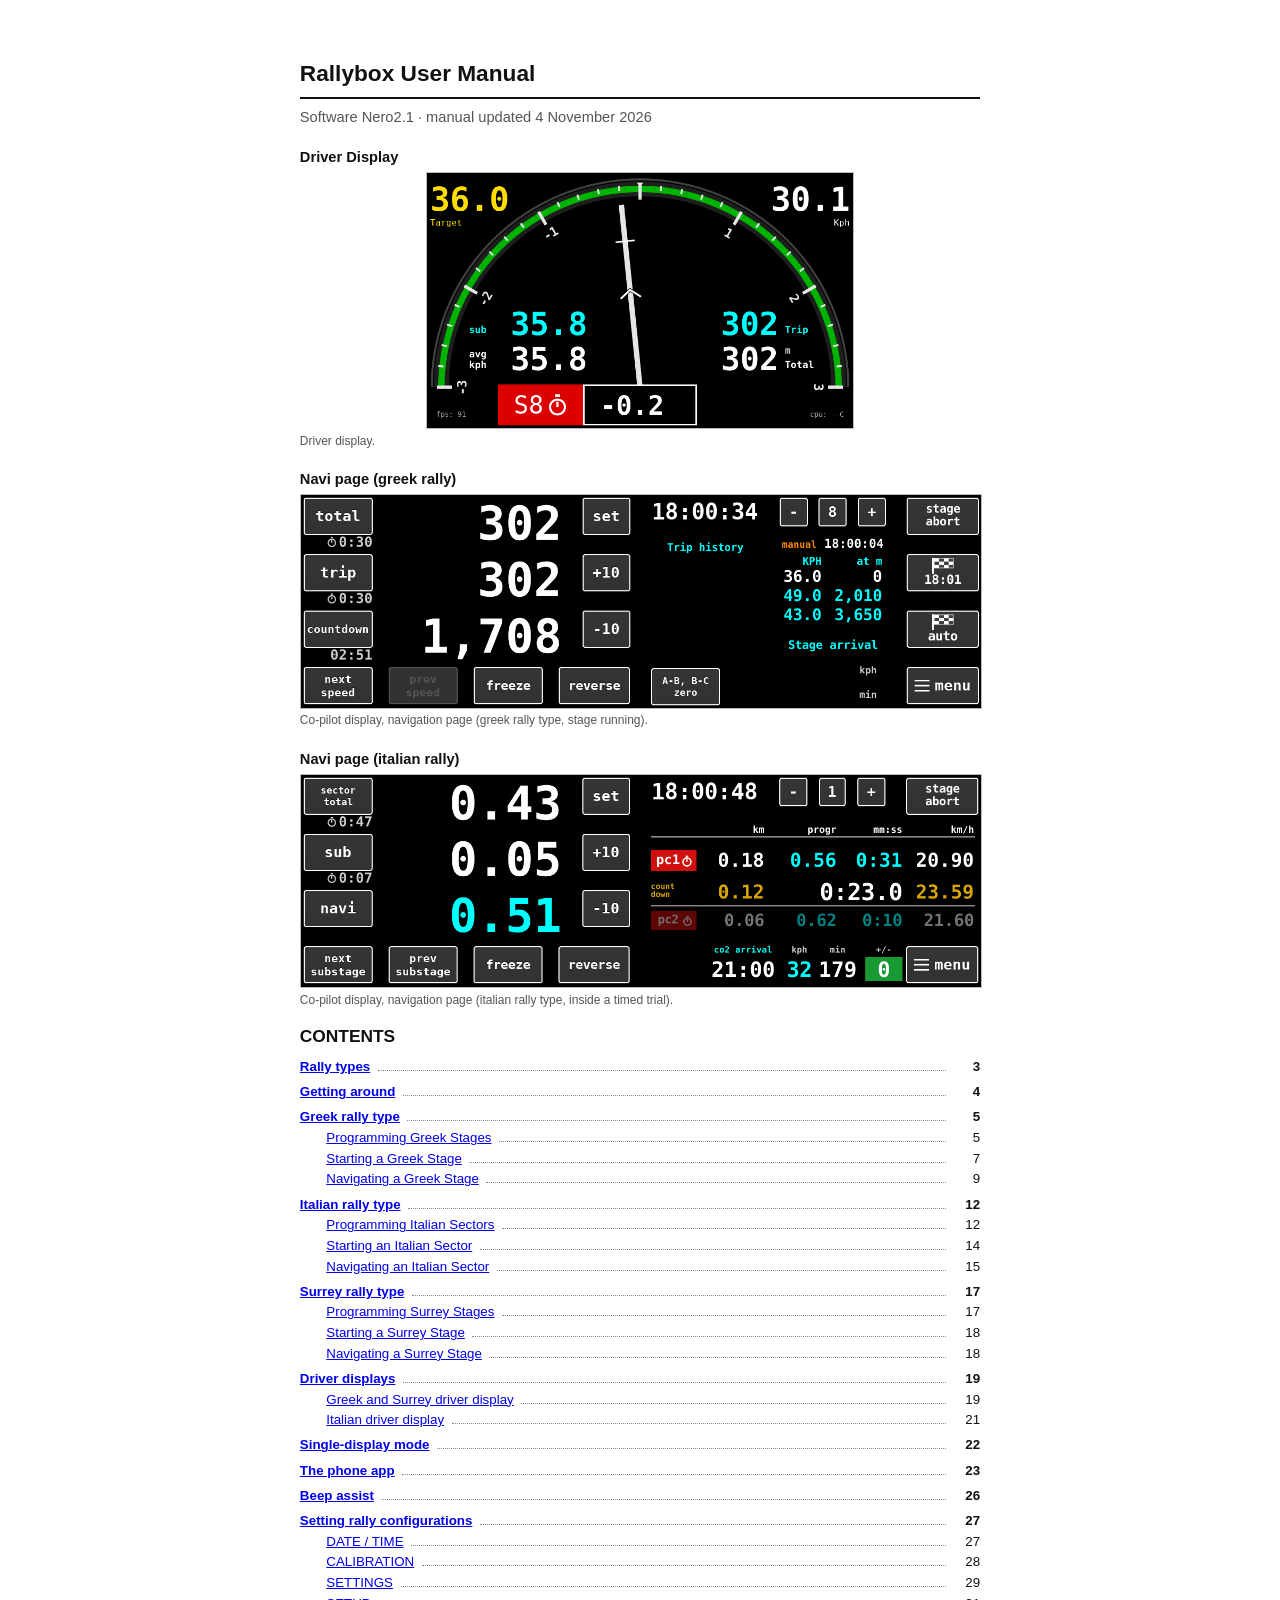
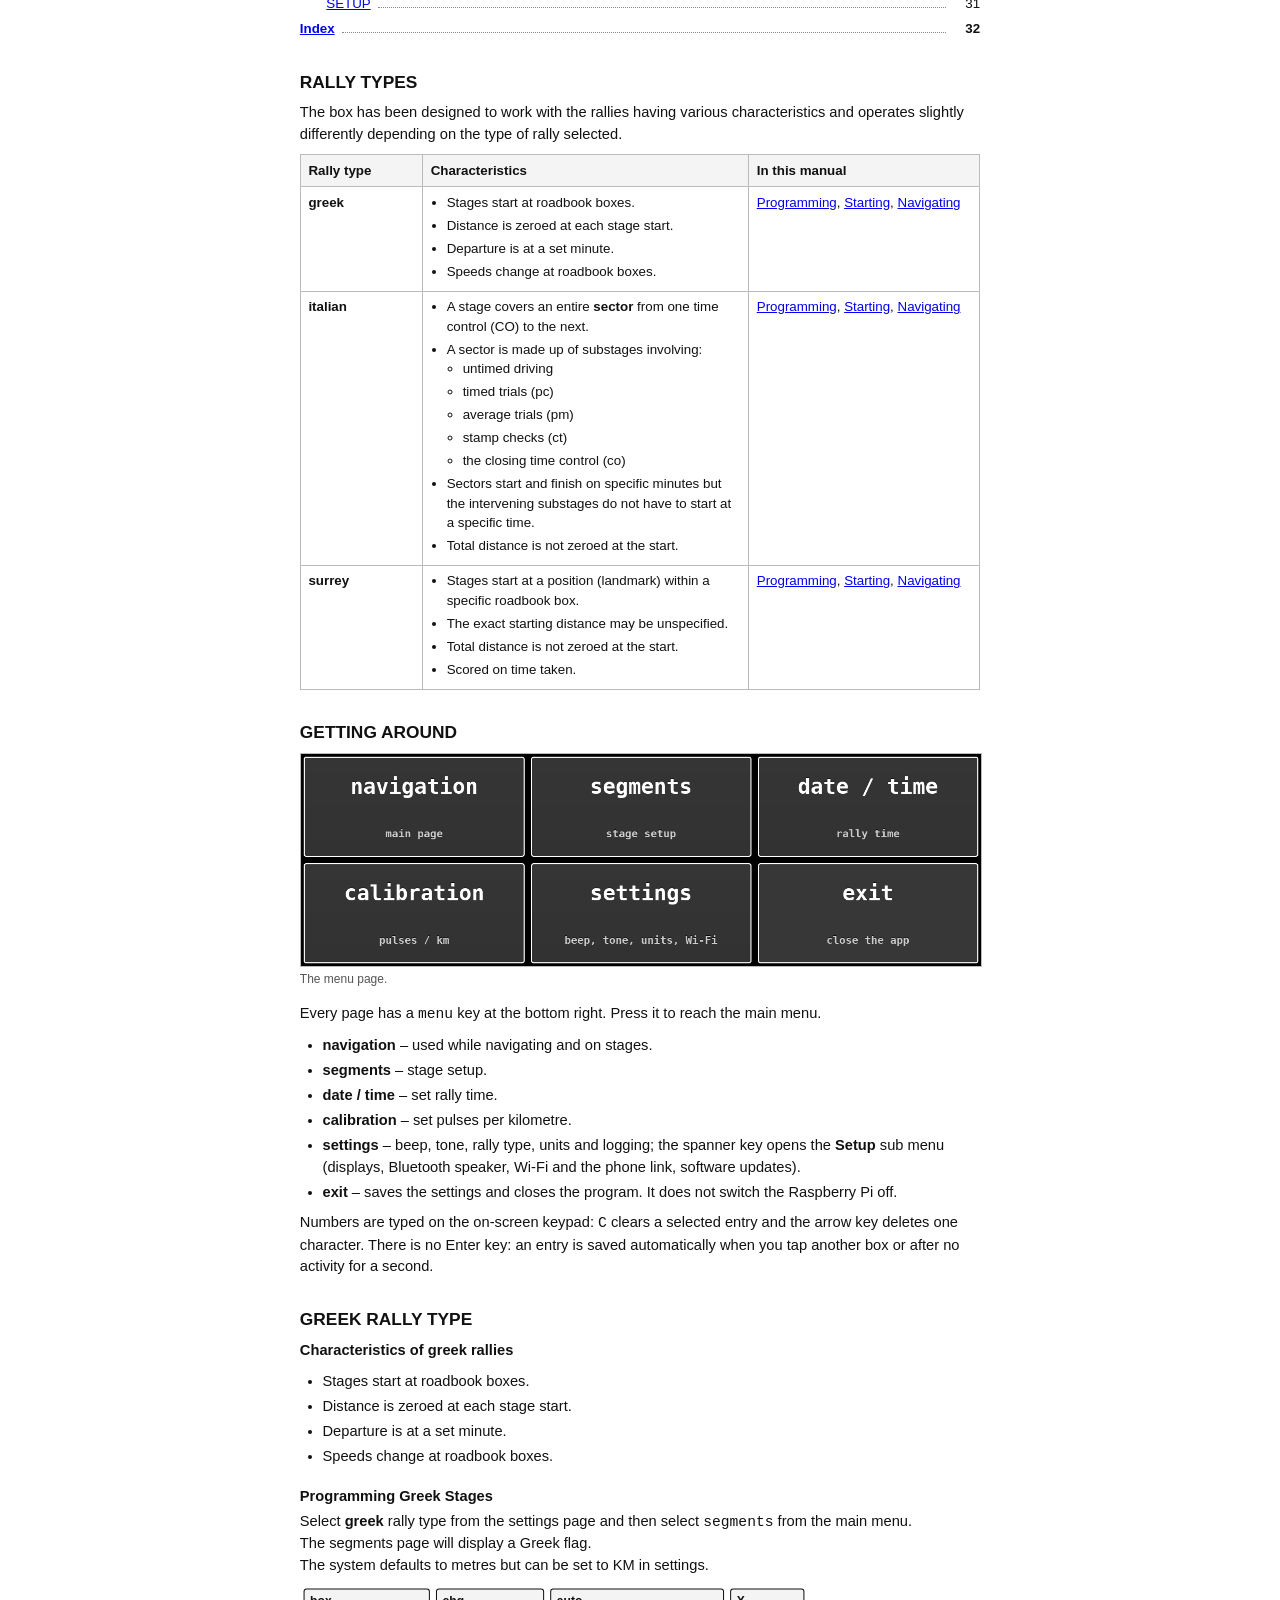
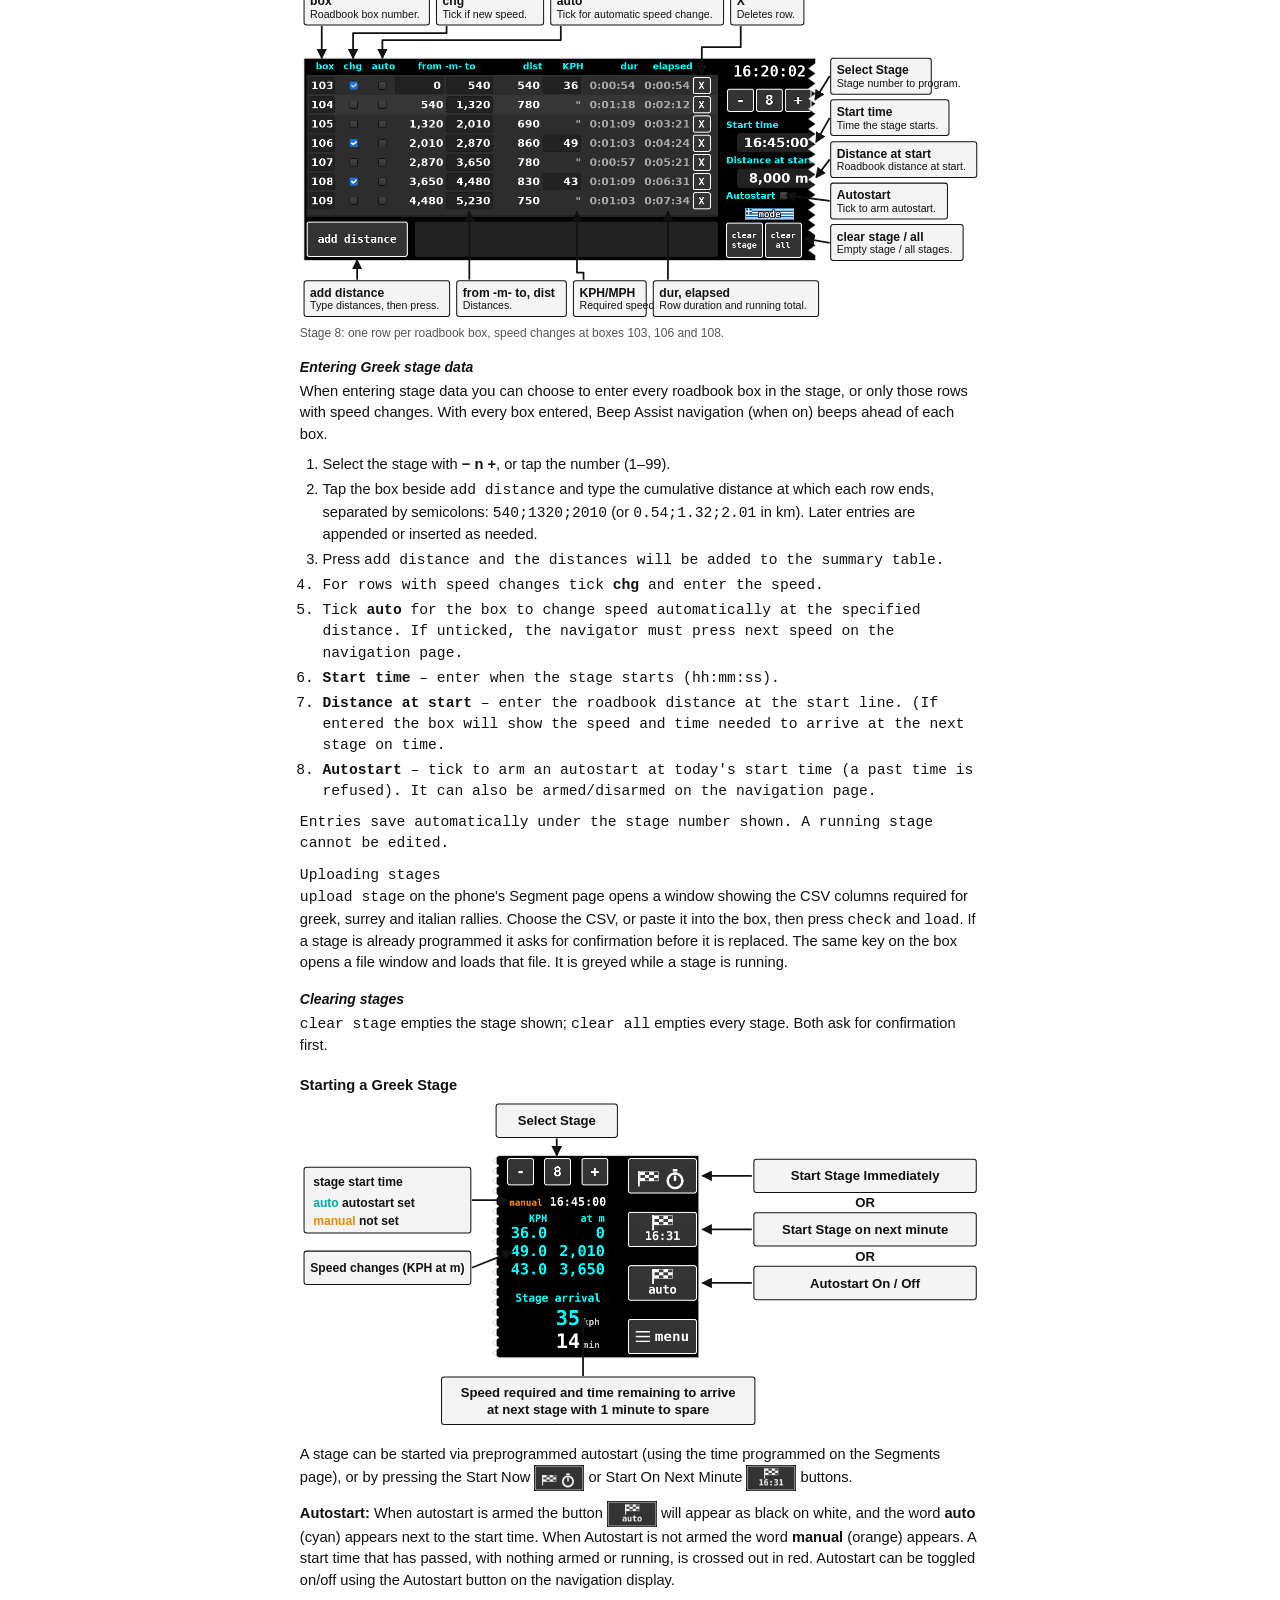
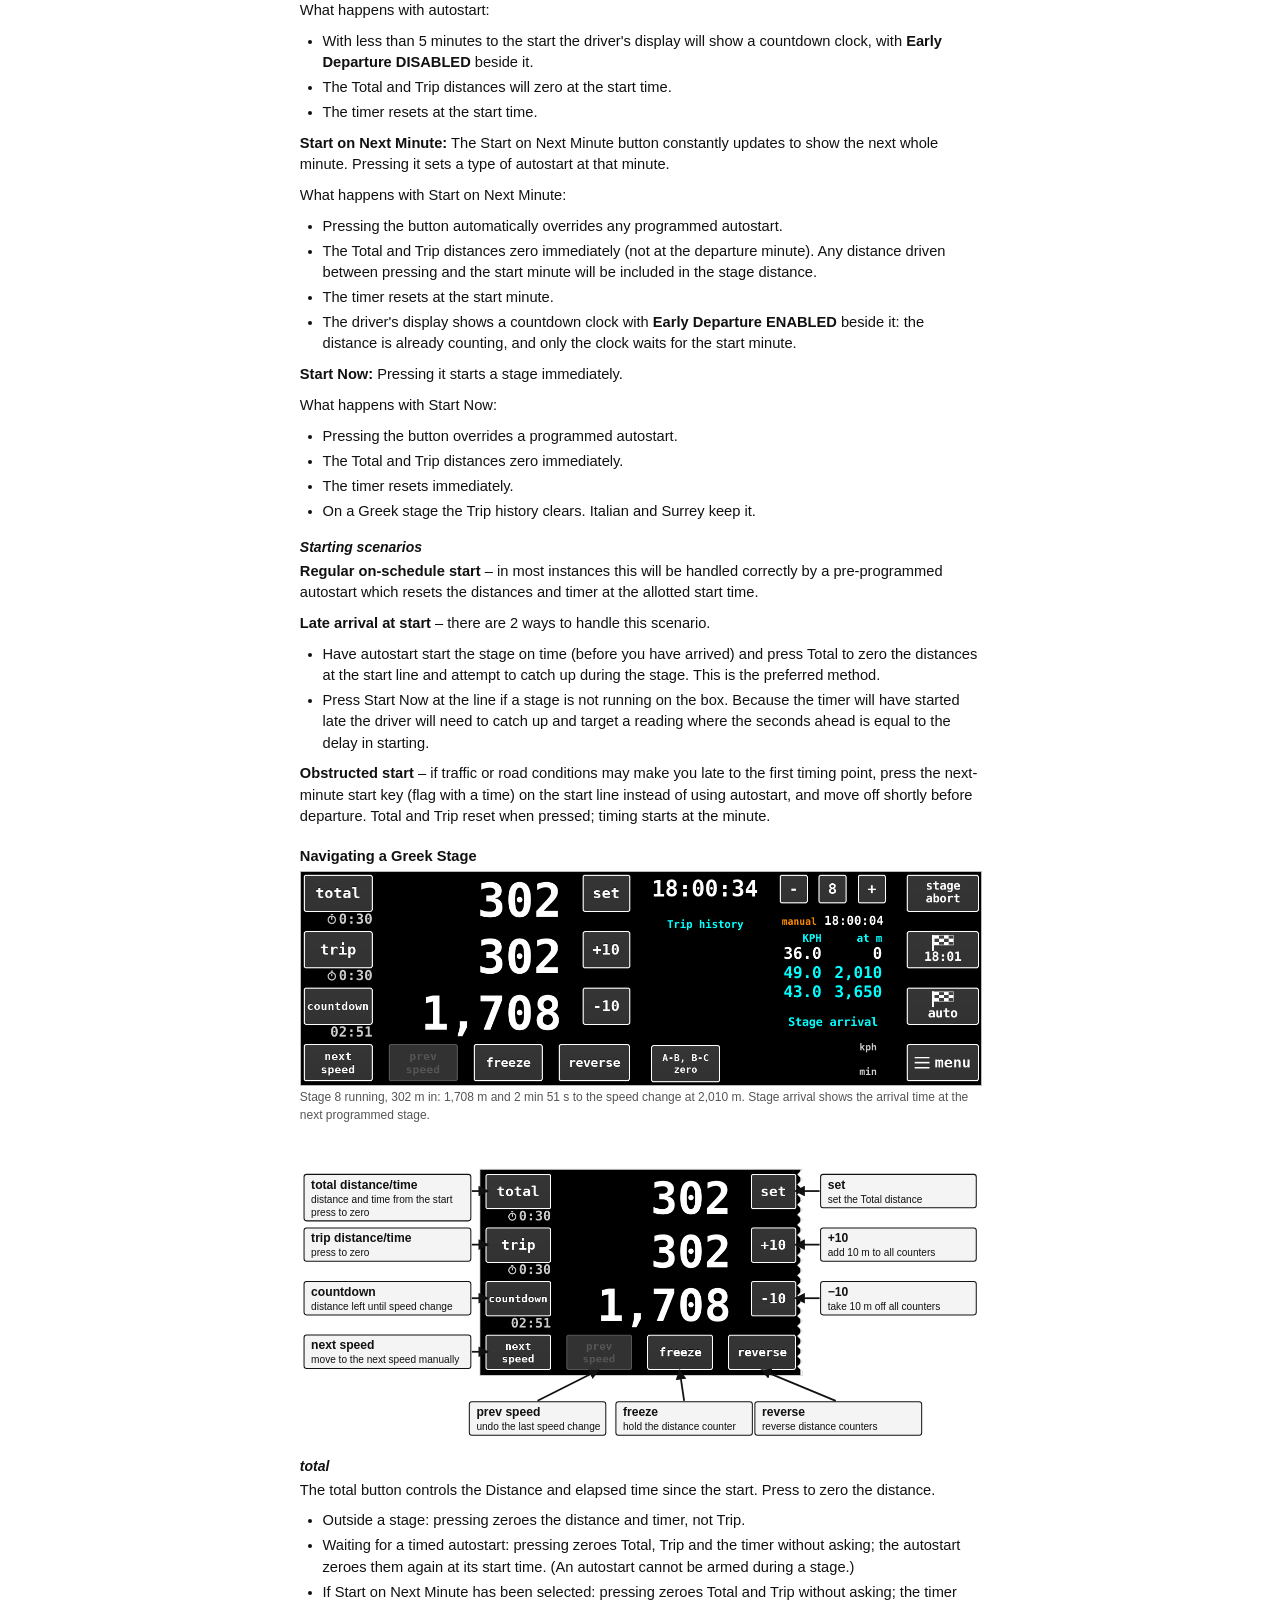
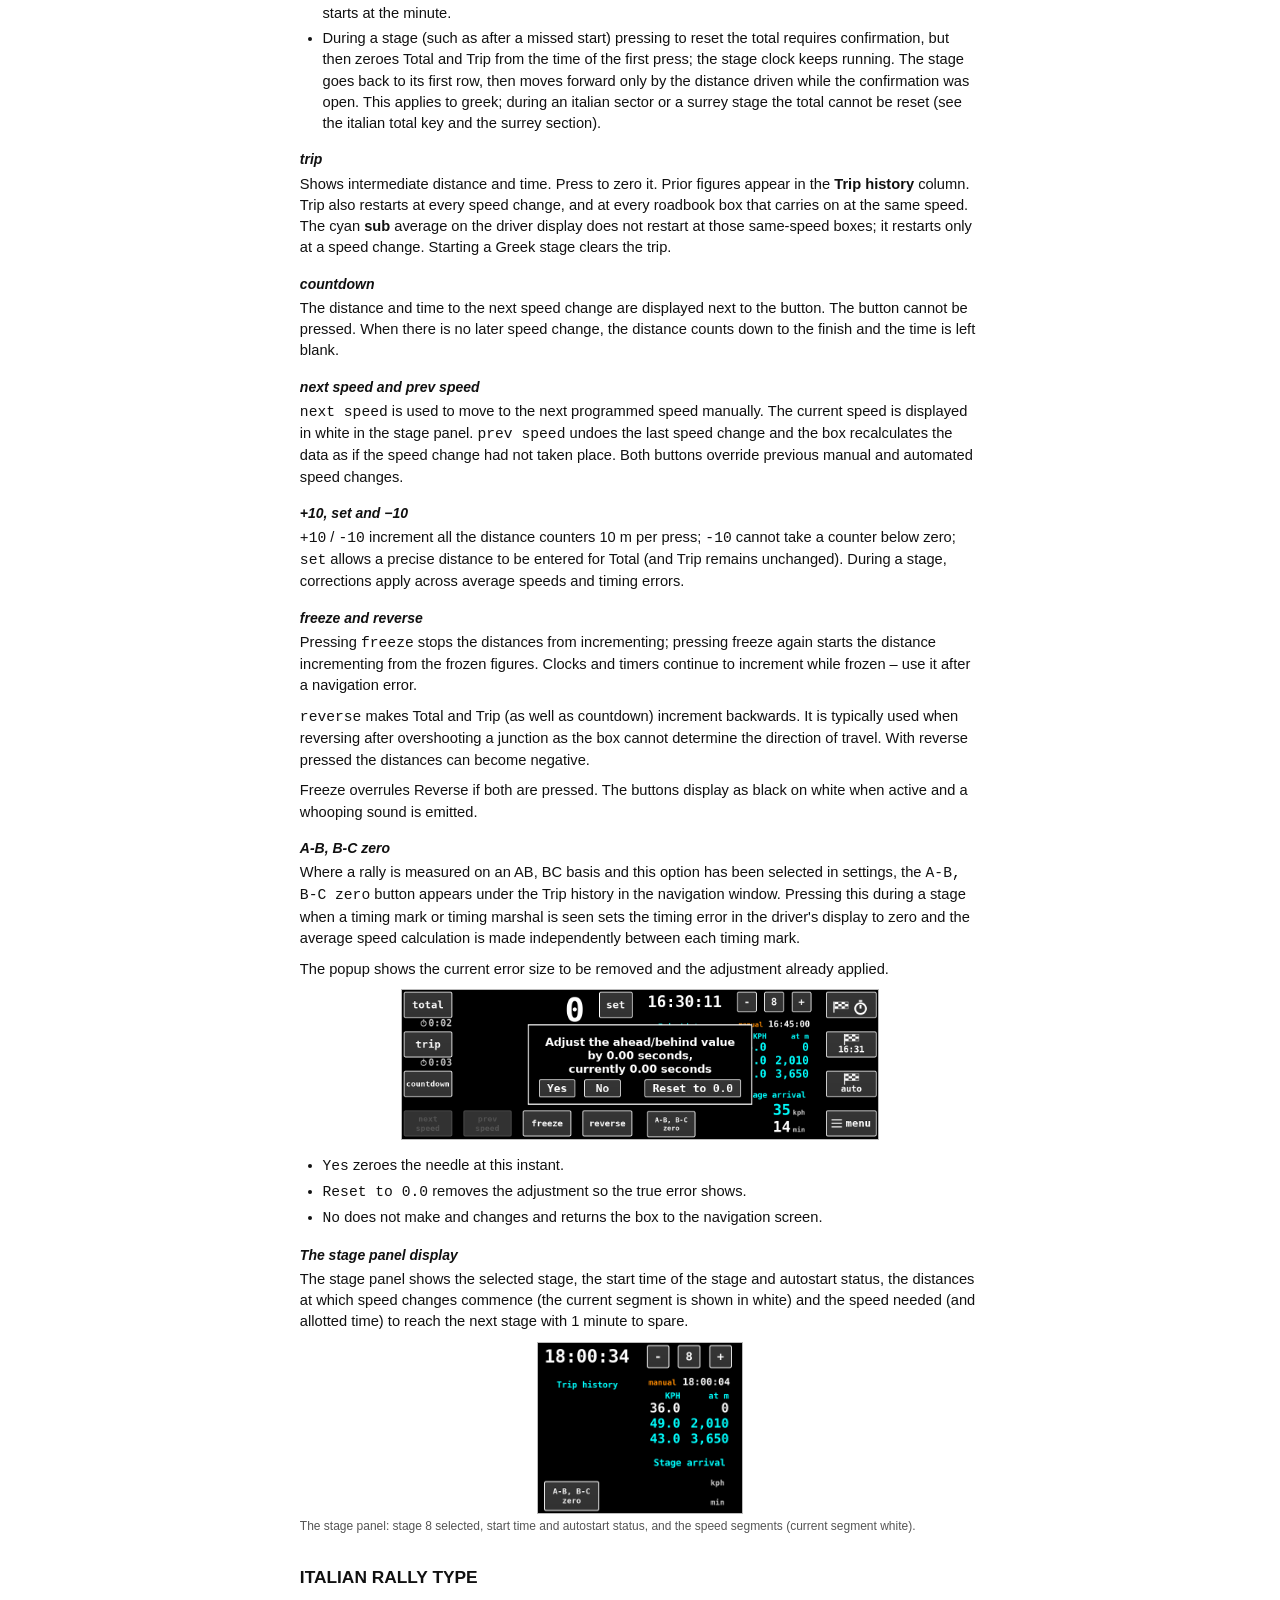
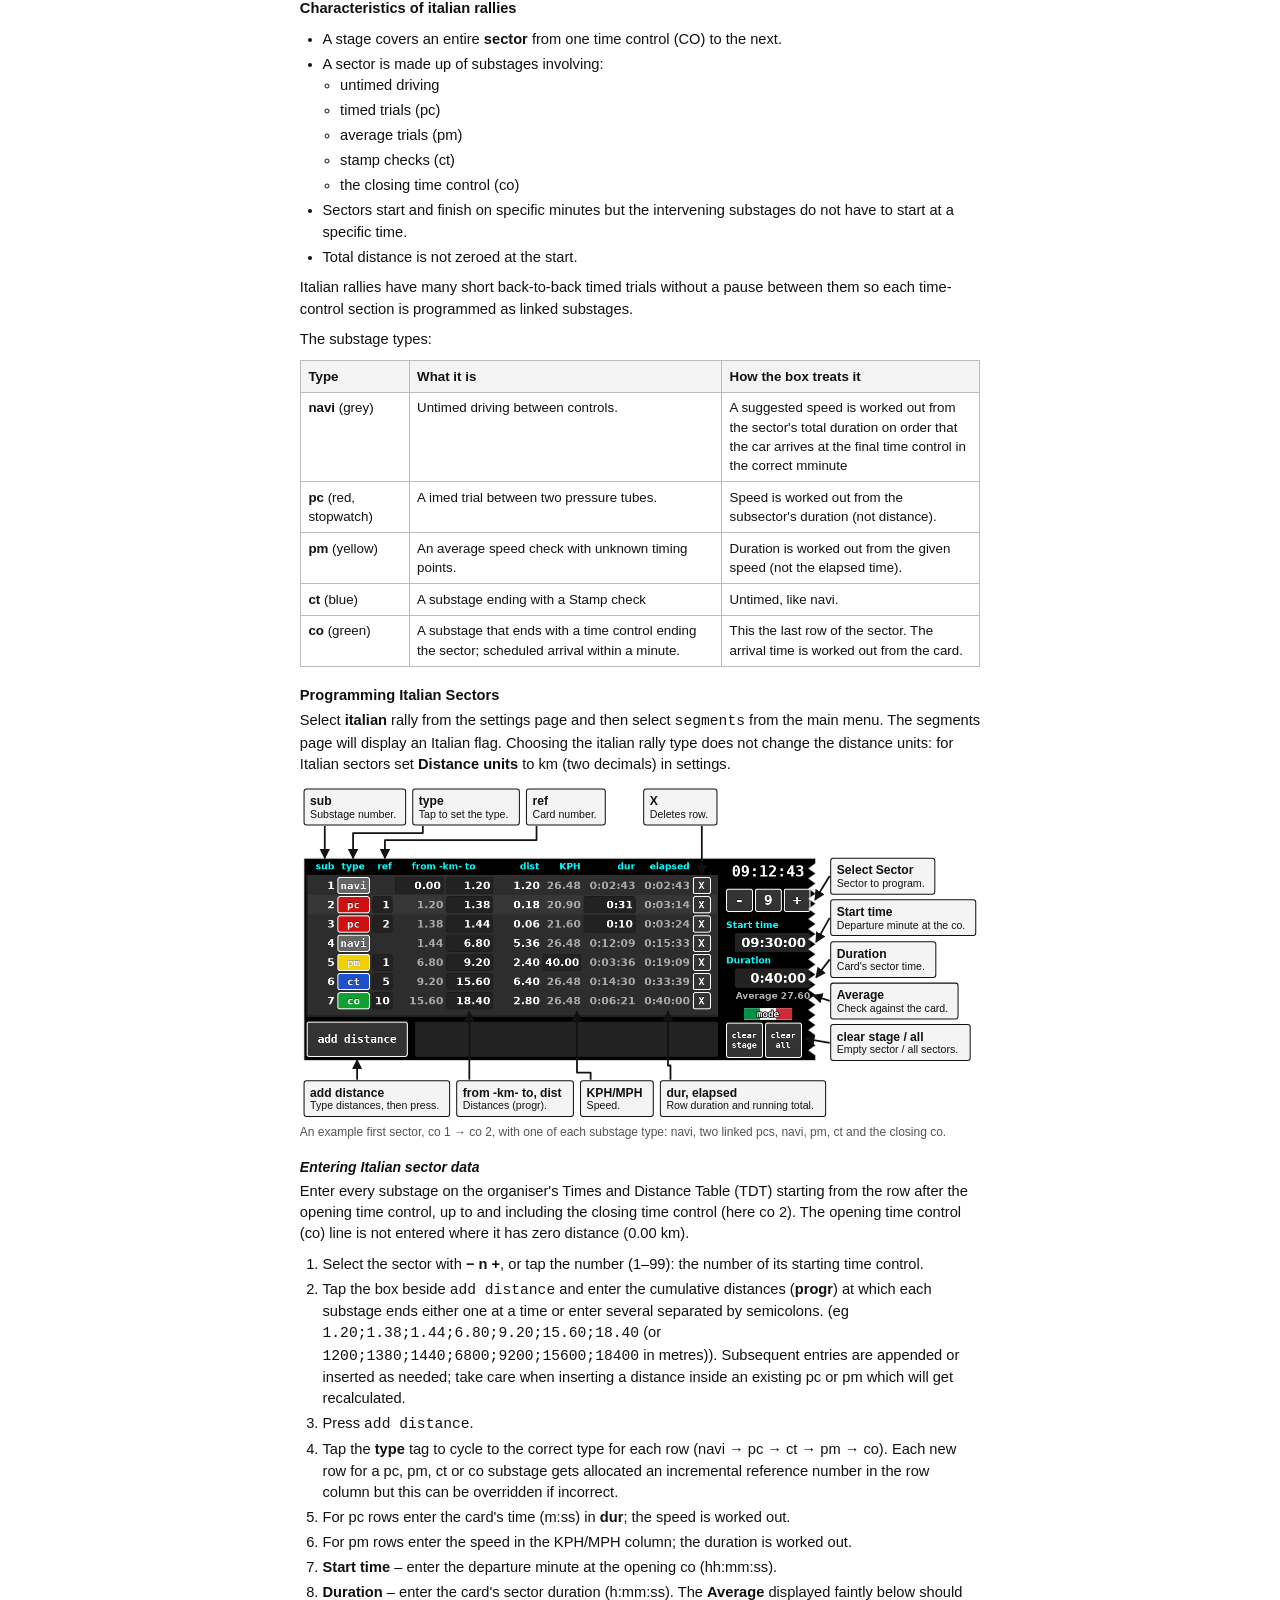
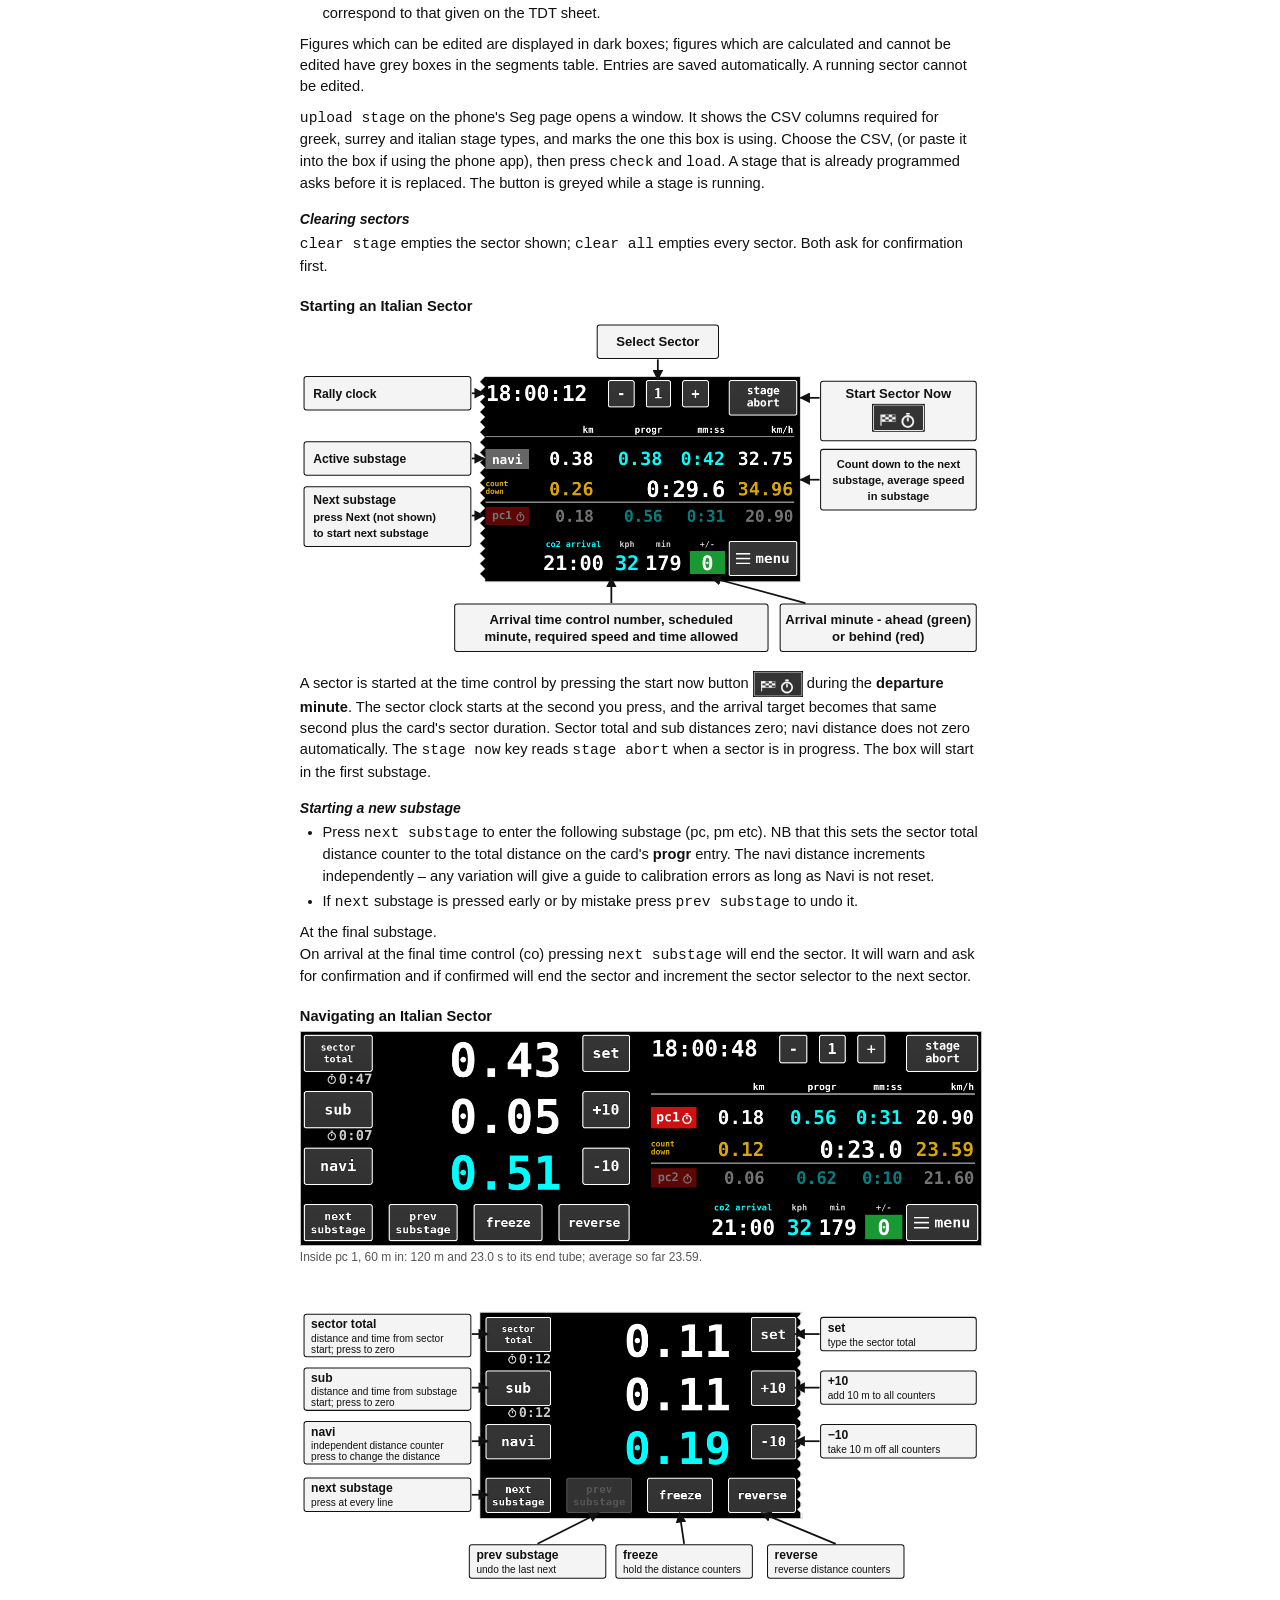
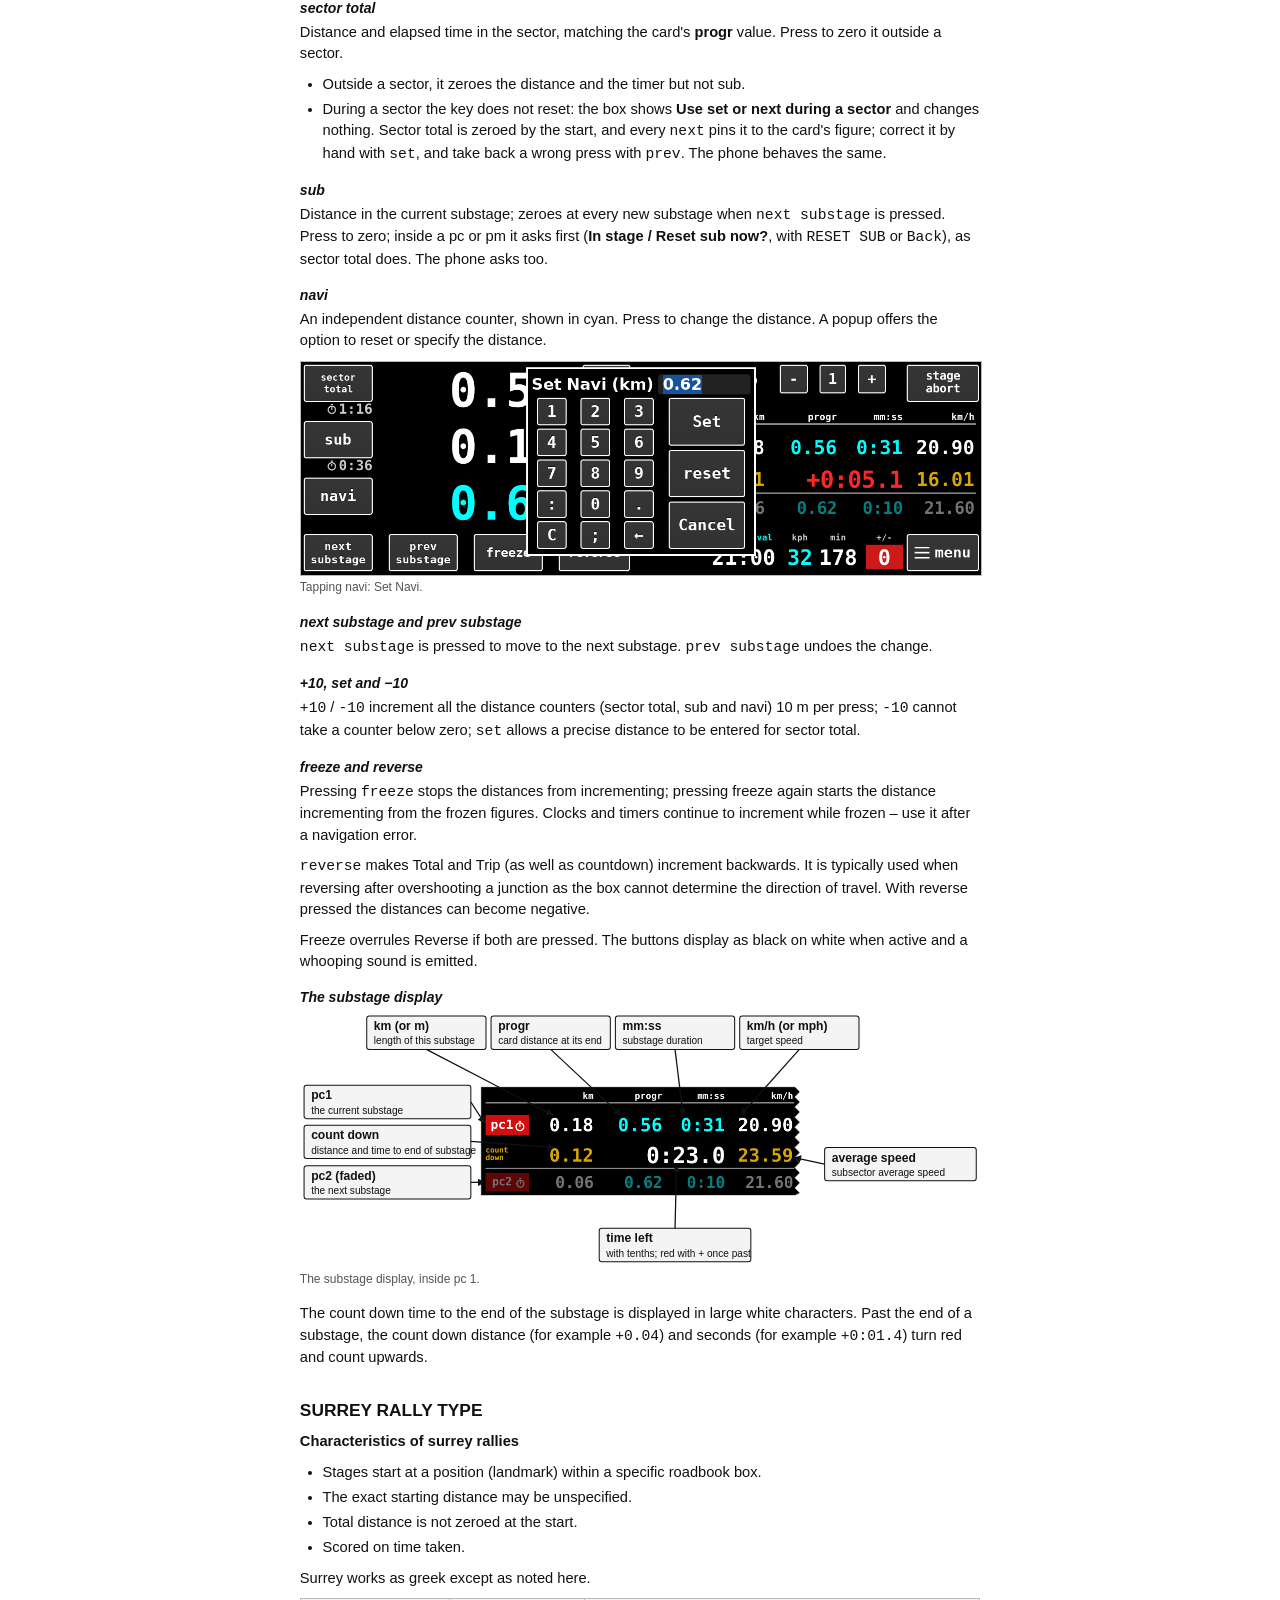
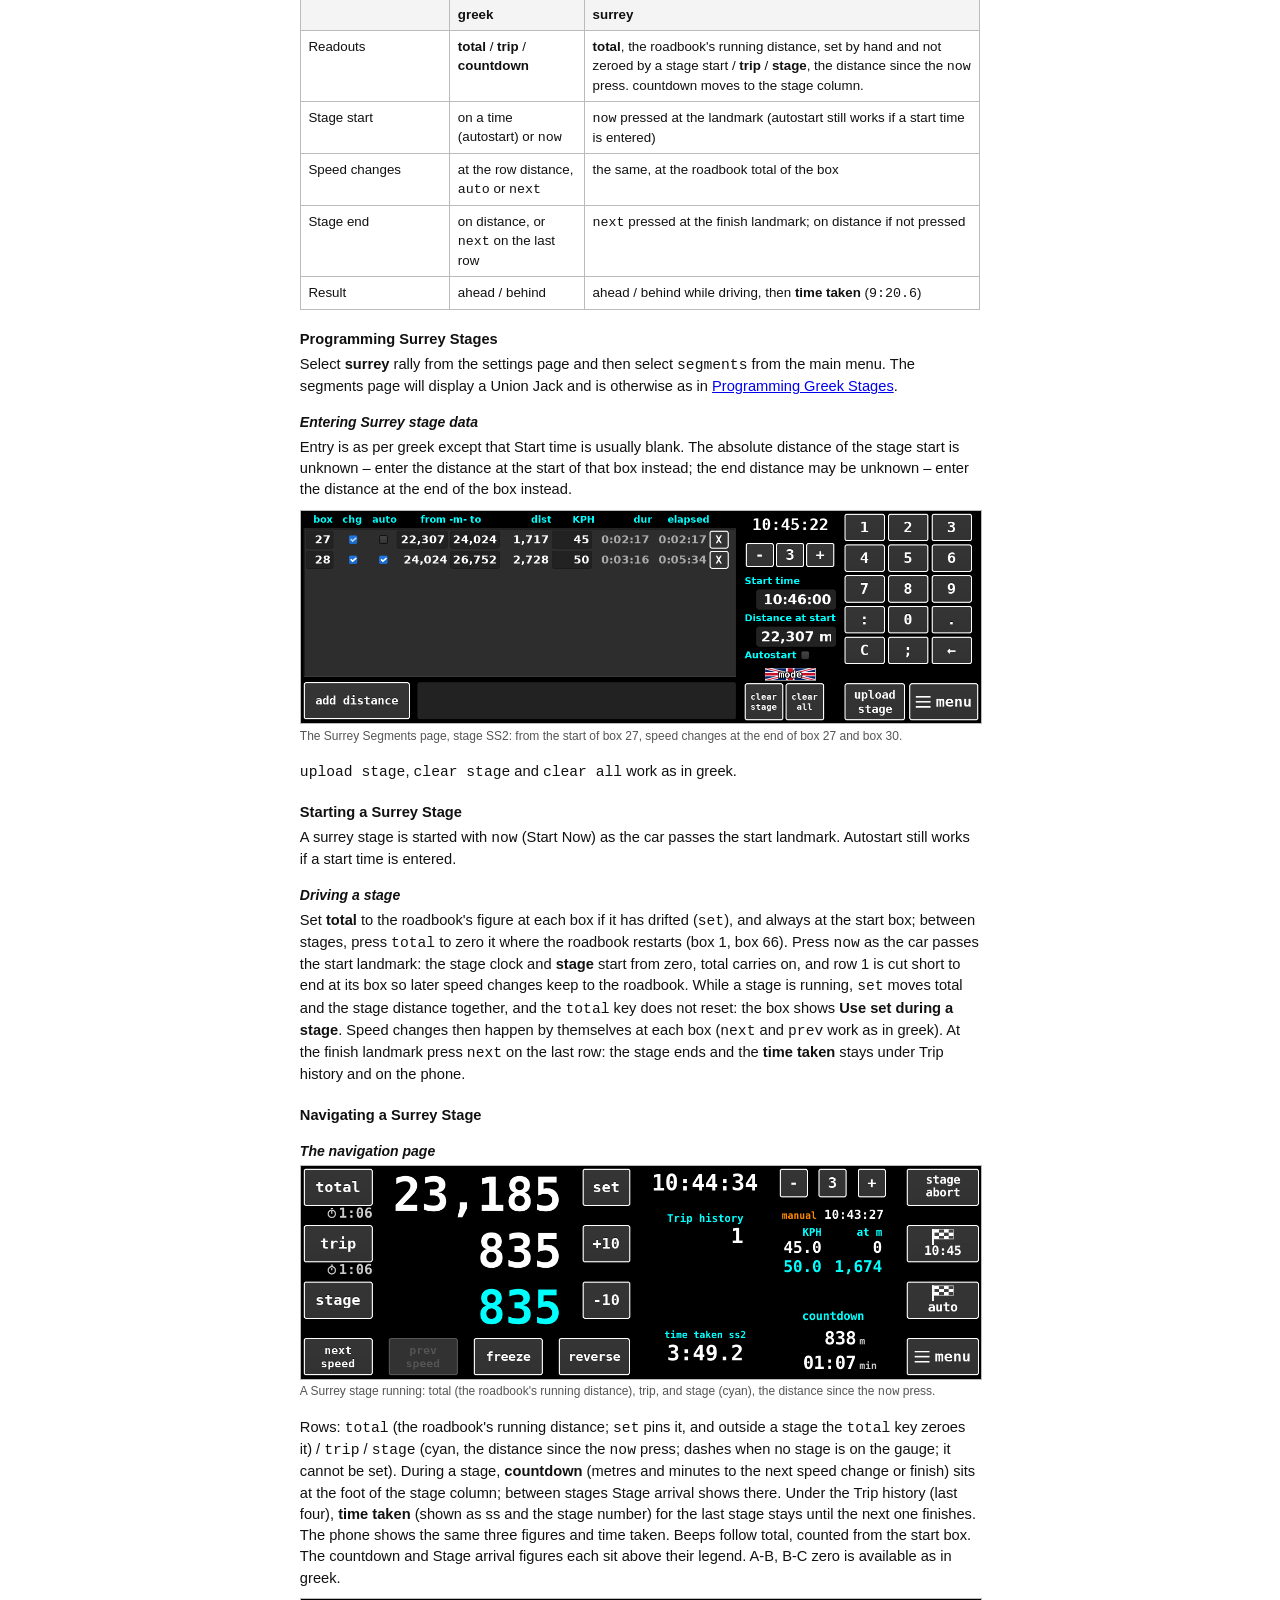
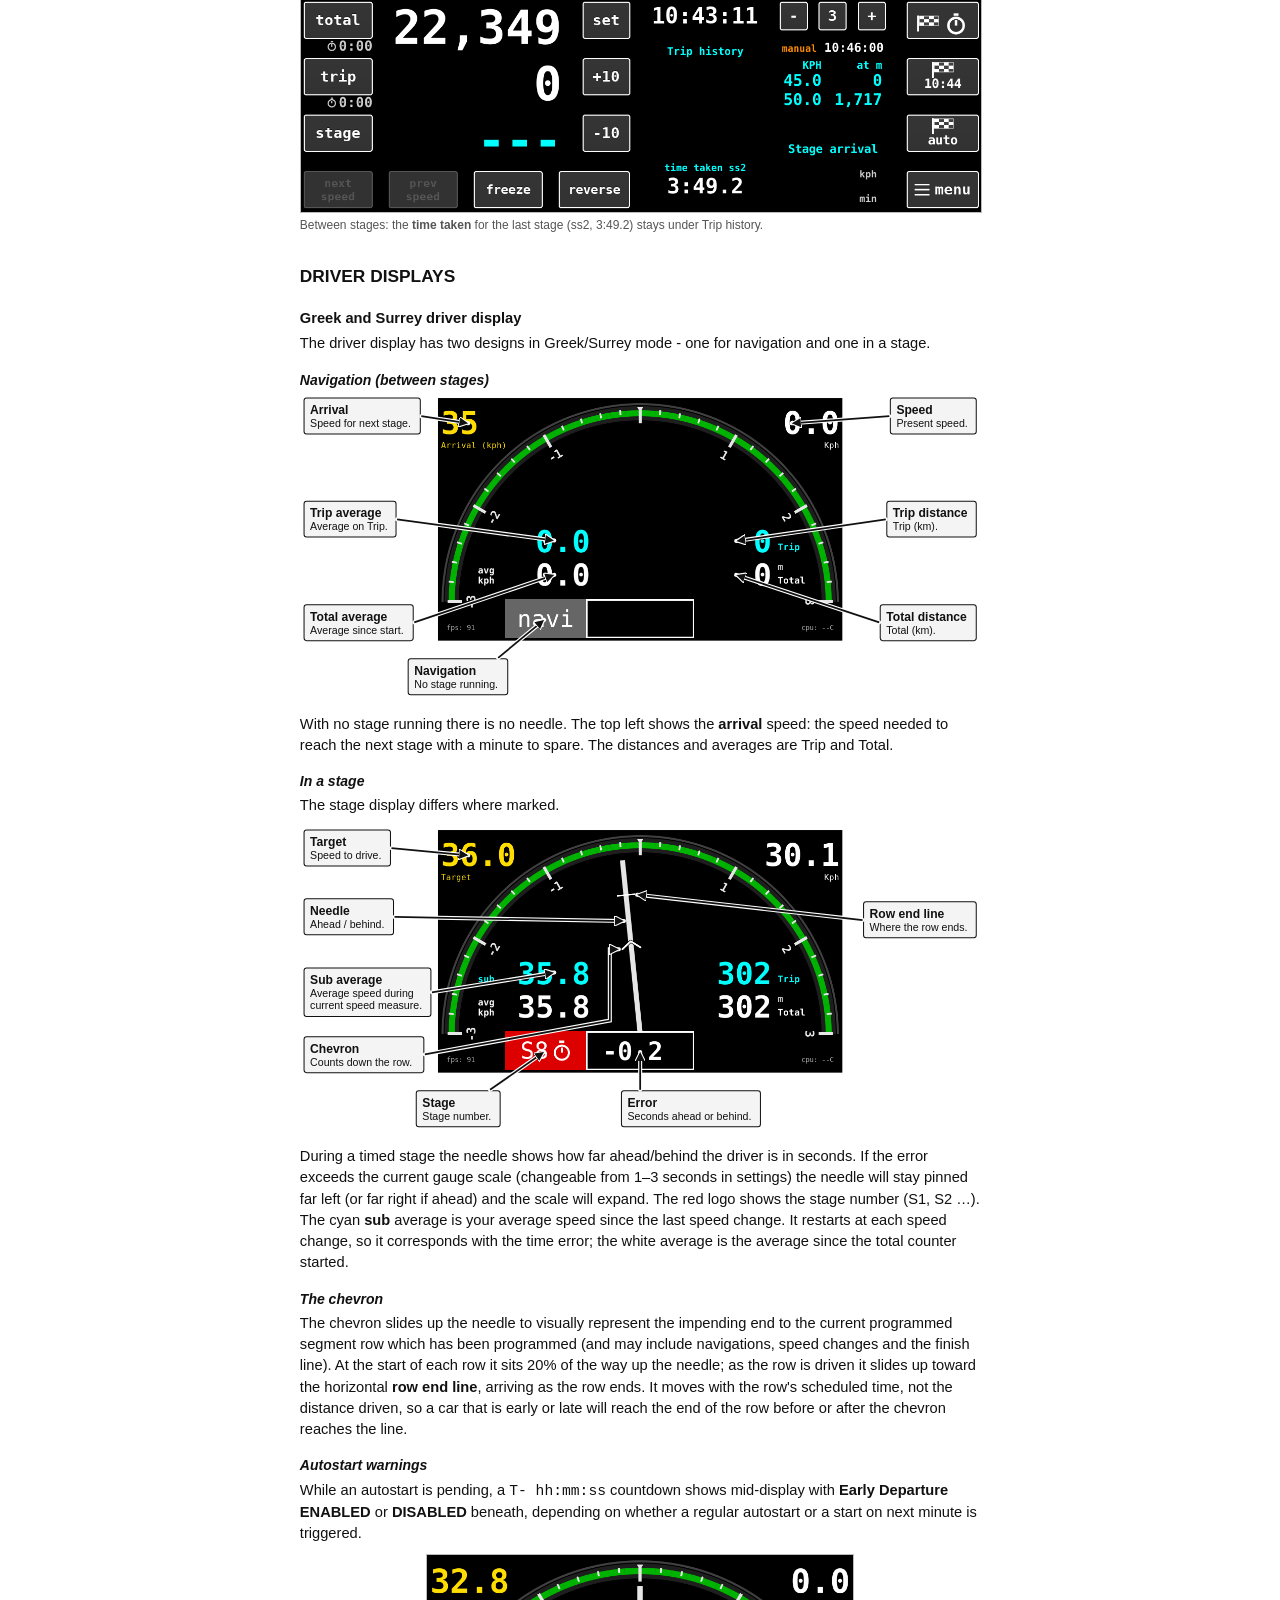
==== commit 255eb8a4: "Manual-versus-code review 2026-11-12: Stage arrival, autostart arming, units, italian and surrey Tot" ====
--- a/docs/manual.html
+++ b/docs/manual.html
@@ -124,8 +124,8 @@
 <div class="toc3"><a href="#datetime">DATE / TIME</a><span class="dots"></span><span class="pn">27</span></div>
 <div class="toc3"><a href="#calibration">CALIBRATION</a><span class="dots"></span><span class="pn">28</span></div>
 <div class="toc3"><a href="#settings">SETTINGS</a><span class="dots"></span><span class="pn">29</span></div>
-<div class="toc3"><a href="#setup">SETUP</a><span class="dots"></span><span class="pn">30</span></div>
-<div class="toc2"><a href="#manual-index">Index</a><span class="dots"></span><span class="pn">31</span></div>
+<div class="toc3"><a href="#setup">SETUP</a><span class="dots"></span><span class="pn">31</span></div>
+<div class="toc2"><a href="#manual-index">Index</a><span class="dots"></span><span class="pn">32</span></div>
 </div>
 <!--TOC-END-->
 
@@ -389,7 +389,7 @@
 
 <p>What happens with autostart:</p>
 <ul>
-<li>With less than 5 minutes to the start the driver's display will show a countdown clock.</li>
+<li>With less than 5 minutes to the start the driver's display will show a countdown clock, with <b>Early Departure DISABLED</b> beside it.</li>
 <li>The Total and Trip distances will zero at the start time.</li>
 <li>The timer resets at the start time.</li>
 </ul>
@@ -403,13 +403,14 @@
 <li>The Total and Trip distances zero immediately (not at the departure minute). Any distance driven
 between pressing and the start minute will be included in the stage distance.</li>
 <li>The timer resets at the start minute.</li>
+<li>The driver's display shows a countdown clock with <b>Early Departure ENABLED</b> beside it: the distance is already counting, and only the clock waits for the start minute.</li>
 </ul>
 
 <p><b>Start Now:</b> Pressing it starts a stage immediately.</p>
 
 <p>What happens with Start Now:</p>
 <ul>
-<li>Pressing the button overrides any programmed autostart.</li>
+<li>Pressing the button overrides a programmed autostart.</li>
 <li>The Total and Trip distances zero immediately.</li>
 <li>The timer resets immediately.</li>
 <li>On a Greek stage the Trip history clears. Italian and Surrey keep it.</li>
@@ -425,8 +426,7 @@
 <li>Have autostart start the stage on time (before you have arrived) and press Total to zero the
 distances at the start line and attempt to catch up during the stage. This is the preferred
 method.</li>
-<li>Press Start Now at the line &ndash; if a stage is already running the box will ask you to confirm but will
-measure as of the original button press. Because the timer will have started late the driver will
+<li>Press Start Now at the line if a stage is not running on the box. Because the timer will have started late the driver will
 need to catch up and target a reading where the seconds ahead is equal to the delay in
 starting.</li>
 </ul>
@@ -508,16 +508,16 @@
 <li>If Start on Next Minute has been selected: pressing zeroes Total and Trip without asking; the timer starts at the
 minute.</li>
 <li>During a stage (such as after a missed start) pressing to reset the total requires confirmation, but   then zeroes Total and Trip from the time of the first press; the
-stage clock keeps running.</li>
+stage clock keeps running. The stage goes back to its first row, then moves forward only by the distance driven while the confirmation was open. This applies to greek; during an italian sector or a surrey stage the total cannot be reset (see the italian total key and the surrey section).</li>
 </ul>
 
 <h4>trip</h4>
 <p>Shows intermediate distance and time. Press to zero it. Prior   figures appear in the <b>Trip
-history</b> column. Trip also restarts at every speed change. Starting a Greek stage clears the trip.
+history</b> column. Trip also restarts at every speed change, and at every roadbook box that carries on at the same speed. The cyan <b>sub</b> average on the driver display does not restart at those same-speed boxes; it restarts only at a speed change. Starting a Greek stage clears the trip.
              </p>
 
 <h4>countdown</h4>
-<p>The distance and time to the next speed change are displayed next to the button. The button cannot be pressed.       
+<p>The distance and time to the next speed change are displayed next to the button. The button cannot be pressed. When there is no later speed change, the distance counts down to the finish and the time is left blank.
   </p>
 
 <h4>next speed and prev speed</h4>
@@ -609,8 +609,9 @@
 <h3 id="italian-programming">Programming Italian Sectors</h3>
 
 <p>Select <b>italian</b> rally from the settings page and then select <code>segments</code> from the
-main menu. The segments page will display an Italian flag. The system defaults to km (two decimals)
-but this can be overridden in settings.</p>
+main menu. The segments page will display an Italian flag. Choosing the
+italian rally type does not change the distance units: for Italian sectors set <b>Distance units</b> to km
+(two decimals) in settings.</p>
 
 <figure class="screen">
   <svg viewBox="0 0 1346 664" style="display: block; width: 100%; height: auto"
@@ -865,11 +866,14 @@
 </figure>
 
 <h4>sector total</h4>
-<p>Distance and elapsed time in the sector, matching the card's <b>progr</b> value. Press to zero.</p>
+<p>Distance and elapsed time in the sector, matching the card's <b>progr</b> value. Press to zero
+it outside a sector.</p>
 <ul>
 <li>Outside a sector, it zeroes the distance and the timer but not sub.</li>
-<li>During a sector, it asks first, then zeroes sector total and sub from the press while the sector
-clock keeps running.</li>
+<li>During a sector the key does not reset: the box shows <b>Use set or next during a sector</b> and
+changes nothing. Sector total is zeroed by the start, and every <code>next</code> pins it to the card's
+figure; correct it by hand with <code>set</code>, and take back a wrong press with <code>prev</code>.
+The phone behaves the same.</li>
 </ul>
 
 <h4>sub</h4>
@@ -917,17 +921,17 @@
     <use href="#italian-card-torn-edge" fill="none" stroke="#bbb"/>
     <g fill="#111">
       <rect x="132" y="10" width="236" height="66" rx="5" fill="#f4f4f4" stroke="#111" stroke-width="2"/>
-      <text x="146" y="38" font-size="24" font-weight="bold">km</text><text x="146" y="66" font-size="20">length of this substage</text>
+      <text x="146" y="38" font-size="24" font-weight="bold">km (or m)</text><text x="146" y="66" font-size="20">length of this substage</text>
       <rect x="378" y="10" width="236" height="66" rx="5" fill="#f4f4f4" stroke="#111" stroke-width="2"/>
       <text x="392" y="38" font-size="24" font-weight="bold">progr</text><text x="392" y="66" font-size="20">card distance at its end</text>
       <rect x="624" y="10" width="236" height="66" rx="5" fill="#f4f4f4" stroke="#111" stroke-width="2"/>
       <text x="638" y="38" font-size="24" font-weight="bold">mm:ss</text><text x="638" y="66" font-size="20">substage duration</text>
       <rect x="870" y="10" width="236" height="66" rx="5" fill="#f4f4f4" stroke="#111" stroke-width="2"/>
-      <text x="884" y="38" font-size="24" font-weight="bold">km/h</text><text x="884" y="66" font-size="20">target speed</text>
+      <text x="884" y="38" font-size="24" font-weight="bold">km/h (or mph)</text><text x="884" y="66" font-size="20">target speed</text>
       <rect x="8" y="147" width="330" height="66" rx="5" fill="#f4f4f4" stroke="#111" stroke-width="2"/>
       <text x="22" y="175" font-size="24" font-weight="bold">pc1</text><text x="22" y="203" font-size="20">the current substage  </text>
       <rect x="8" y="226" width="330" height="66" rx="5" fill="#f4f4f4" stroke="#111" stroke-width="2"/>
-      <text x="22" y="254" font-size="24" font-weight="bold">count down</text><text x="22" y="282" font-size="20">km and time to end of substage</text>
+      <text x="22" y="254" font-size="24" font-weight="bold">count down</text><text x="22" y="282" font-size="20">distance and time to end of substage</text>
       <rect x="8" y="306" width="330" height="66" rx="5" fill="#f4f4f4" stroke="#111" stroke-width="2"/>
       <text x="22" y="334" font-size="24" font-weight="bold">pc2 (faded)</text><text x="22" y="362" font-size="20">the next substage</text>
       <rect x="592" y="430" width="300" height="66" rx="5" fill="#f4f4f4" stroke="#111" stroke-width="2"/>
@@ -950,7 +954,7 @@
   <figcaption>The substage display, inside pc 1.</figcaption>
 </figure>
 
-<p>The count down time to the end of the substage is displayed in large white characters.  Past the end of a substage, the count down km (for example
+<p>The count down time to the end of the substage is displayed in large white characters.  Past the end of a substage, the count down distance (for example
 <code>+0.04</code>) and seconds (for example <code>+0:01.4</code>) turn red and count upwards.  
        </p>
 
@@ -976,8 +980,8 @@
 
 <table>
 <tr><th style="width: 22%"></th><th>greek</th><th>surrey</th></tr>
-<tr><td>Readouts</td><td><b>total</b> / <b>trip</b> / <b>countdown</b></td><td><b>total</b> (from the
-<code>now</code> press) / <b>trip</b> / <b>navi</b>, the roadbook's running total, set by hand. countdown moves to the stage column.</td></tr>
+<tr><td>Readouts</td><td><b>total</b> / <b>trip</b> / <b>countdown</b></td><td><b>total</b>, the roadbook's running distance, set by hand and not zeroed by a stage start /
+<b>trip</b> / <b>stage</b>, the distance since the <code>now</code> press. countdown moves to the stage column.</td></tr>
 <tr><td>Stage start</td><td>on a time (autostart) or <code>now</code></td><td><code>now</code>
 pressed at the landmark (autostart still works if a start time is entered)</td></tr>
 <tr><td>Speed changes</td><td>at the row distance, <code>auto</code> or <code>next</code></td><td>the
@@ -1012,10 +1016,12 @@
 Autostart still works if a start time is entered.</p>
 
 <h4>Driving a stage</h4>
-<p>Set <b>navi</b> to the roadbook's figure at each box if it has drifted (<code>navi</code> &rsaquo; set), and
-always at the start box; reset it to zero where the roadbook restarts (box 1, box 66). Press <code>now</code>
-as the car passes the start landmark: the stage clock and total start, navi carries on, and row 1 is cut short
-to end at its box so later speed changes keep to the roadbook. Speed changes then happen by themselves at each
+<p>Set <b>total</b> to the roadbook's figure at each box if it has drifted (<code>set</code>), and
+always at the start box; between stages, press <code>total</code> to zero it where the roadbook restarts
+(box 1, box 66). Press <code>now</code> as the car passes the start landmark: the stage clock and
+<b>stage</b> start from zero, total carries on, and row 1 is cut short to end at its box so later speed
+changes keep to the roadbook. While a stage is running, <code>set</code> moves total and the stage distance
+together, and the <code>total</code> key does not reset: the box shows <b>Use set during a stage</b>. Speed changes then happen by themselves at each
 box (<code>next</code> and <code>prev</code> work as in greek). At the finish landmark press <code>next</code>
 on the last row: the stage ends and the <b>time taken</b> stays under Trip history and on the phone.</p>
 
@@ -1024,14 +1030,16 @@
 <h4>The navigation page</h4>
 <figure class="screen">
   <img src="manual-images/surrey-nav.png" alt="The surrey navigation page with a stage running">
-  <figcaption>A Surrey stage running: total from the <code>now</code> press, trip, and navi (cyan) as the roadbook's running total.</figcaption>
-</figure>
-<p>Rows: <code>total</code> (from the <code>now</code> press) / <code>trip</code> /
-<code>navi</code> (cyan, the roadbook running total; tap to set or reset). During a stage,
+  <figcaption>A Surrey stage running: total (the roadbook's running distance), trip, and stage (cyan), the distance since the <code>now</code> press.</figcaption>
+</figure>
+<p>Rows: <code>total</code> (the roadbook's running distance; <code>set</code> pins it, and outside a
+stage the <code>total</code> key zeroes it) / <code>trip</code> /
+<code>stage</code> (cyan, the distance since the <code>now</code> press; dashes when no stage is on
+the gauge; it cannot be set). During a stage,
 <b>countdown</b> (metres and minutes to the next speed change or finish) sits at the foot of the
 stage column; between stages Stage arrival shows there. Under the Trip history (last four),
 <b>time taken</b> (shown as ss and the stage number) for the last stage stays until the next one
-finishes. The phone shows navi and time taken. Beeps follow navi, counted from the start box. The countdown and Stage
+finishes. The phone shows the same three figures and time taken. Beeps follow total, counted from the start box. The countdown and Stage
 arrival figures each sit above their legend. A-B, B-C zero is available as in greek.</p>
 
 <figure class="screen">
@@ -1177,7 +1185,7 @@
 
 <h4 id="chevron-greek">The chevron</h4>
 <p>The chevron slides up the needle to visually represent the impending end to the current programmed segment row which has been programmed (and may include navigations, speed changes and the finish line). At the start of each row it sits 20% of the way up the needle; as the row is driven it
-slides up toward the horizontal <b>row end line</b>, arriving as the row ends.</p>
+slides up toward the horizontal <b>row end line</b>, arriving as the row ends. It moves with the row's scheduled time, not the distance driven, so a car that is early or late will reach the end of the row before or after the chevron reaches the line.</p>
 
 <h4>Autostart warnings</h4>
 <p>While an autostart is pending, a <code>T- hh:mm:ss</code> countdown shows mid-display with
@@ -1216,7 +1224,7 @@
       <text x="20" y="65" font-size="21">Substage target speed.</text>
       <rect x="8" y="212" width="217" height="71" rx="5" fill="#f4f4f4" stroke="#111" stroke-width="2"/>
       <text x="20" y="244" font-size="24" font-weight="bold">Substage time</text>
-      <text x="20" y="270" font-size="21">Time it takes (m:ss).</text>
+      <text x="20" y="270" font-size="21">Time left (m:ss).</text>
       <rect x="8" y="417" width="248" height="71" rx="5" fill="#f4f4f4" stroke="#111" stroke-width="2"/>
       <text x="20" y="449" font-size="24" font-weight="bold">Total average</text>
       <text x="20" y="474" font-size="21">Average since the start.</text>
@@ -1225,10 +1233,10 @@
       <text x="1180" y="65" font-size="21">Present speed.</text>
       <rect x="1161" y="212" width="177" height="71" rx="5" fill="#f4f4f4" stroke="#111" stroke-width="2"/>
       <text x="1173" y="244" font-size="24" font-weight="bold">Sub distance</text>
-      <text x="1173" y="270" font-size="21">Sub (km).</text>
+      <text x="1173" y="270" font-size="21">Sub (km/m).</text>
       <rect x="1148" y="417" width="190" height="71" rx="5" fill="#f4f4f4" stroke="#111" stroke-width="2"/>
       <text x="1160" y="449" font-size="24" font-weight="bold">Total distance</text>
-      <text x="1160" y="474" font-size="21">Sector total (km).</text>
+      <text x="1160" y="474" font-size="21">Total (km/m).</text>
       <rect x="204" y="524" width="217" height="71" rx="5" fill="#f4f4f4" stroke="#111" stroke-width="2"/>
       <text x="216" y="556" font-size="24" font-weight="bold">Navi substage</text>
       <text x="216" y="581" font-size="21">No pc / pm running.</text>
@@ -1260,6 +1268,8 @@
 </figure>
 
 <p>The display is similar to those for greek/surrey rallies except the right-hand box shows the <b>minutes</b> in hand to the control arrival minutes: green when ahead, red when behind.</p>
+
+<p>The substage time shows the time still left in the substage. Once past the line it counts up, with a leading <b>+</b>. There is no needle or chevron on these rows.</p>
 
 <h4>In a pc or pm</h4>
 
@@ -1298,7 +1308,7 @@
       <text x="1106" y="338" font-size="21">Countdown to the line.</text>
       <rect x="1148" y="417" width="190" height="71" rx="5" fill="#f4f4f4" stroke="#111" stroke-width="2"/>
       <text x="1160" y="449" font-size="24" font-weight="bold">Total distance</text>
-      <text x="1160" y="474" font-size="21">Sector total (km).</text>
+      <text x="1160" y="474" font-size="21">Total (km/m).</text>
       <rect x="262" y="524" width="103" height="71" rx="5" fill="#f4f4f4" stroke="#111" stroke-width="2"/>
       <text x="274" y="556" font-size="24" font-weight="bold">pc1</text>
       <text x="274" y="581" font-size="21">This pc.</text>
@@ -1352,9 +1362,10 @@
 </figure>
 
 <p>With <b>Force single display</b> on, the driver's gauge shares the co-pilot screen. Keys work as
-on the navigation page. Left: Total / Trip / next with <code>+10</code>, <code>set</code> and
-<code>-10</code>; along the foot: <code>prev speed</code>, <code>freeze</code>, <code>reverse</code>
-and <code>A-B, B-C zero</code>; middle: rally clock and <b>&minus; 1 +</b> stage selector above the
+on the navigation page. Left: Total / Trip / countdown (or navi); beside them, in this order,
+<code>set</code>, <code>+10</code> and <code>-10</code>; along the foot: <code>next speed</code>,
+<code>prev speed</code>, <code>freeze</code> and <code>reverse</code>. There is no
+<code>A-B, B-C zero</code> key in single-display mode. Middle: rally clock and <b>&minus; 1 +</b> stage selector above the
 gauge; right: the three flag keys and <code>menu</code>. No Trip history or stage table; other pages
 are reached through <code>menu</code>. A pending start's countdown shows over the gauge.</p>
 
@@ -1539,22 +1550,26 @@
 <h4>System</h4>
 <ul>
 <li><b>Rally type</b> &ndash; greek / surrey / italian. See <a href="#rally-types">Rally
-types</a>. The software version (Nero2.1) is shown above it.</li>
+types</a>. Choosing a rally type does not change any other setting: <b>Distance units</b>, <b>Speed units</b> (kph or mph) and <b>Measure type</b> stay as you set them, so check them after changing type. The software version (Nero2.1) is shown above it.</li>
 <li><b>Reaction time offset</b> &ndash; &minus;0.30 to +0.30 s in steps of 0.01 (default 0). A press
 at a point is taken as that much earlier, and the car that much further back. It applies to the
 italian tube <code>next</code>, the greek <code>next</code>, <code>start now</code> when moving at
 5 kph or more, and the surrey start and finish. It does not apply to autostart, <code>&plusmn;10</code>,
 <code>set</code> or <code>prev</code>. Positive means the crew press late. Find your figure by
-comparing the box's pc times with the official results.</li>
+comparing the box's pc times with the official results. The distance goes back only for the greek
+<code>next</code>, the surrey start and a moving <code>start now</code>, and only at 5 kph or more. On
+an italian tube press the pc clock goes back by the offset but the distance does not move: it stays on
+the card figure. An italian <code>start now</code> does the same, and only when the sector opens on a
+pc or pm.</li>
 <li><b>Phone sound lead</b> &ndash; &minus; / figure / + in steps of 10 ms, 0 to 400 (default 100 ms). It
 sets how early the box tells the phone to sound an Italian countdown beep, to cover the phone's audio
 delay. It applies to the countdown beeps only, not the 100&nbsp;m beeps, and the phone shows the same figure.</li>
-<li><b>Speed units</b> &ndash; kph or mph.</li>
+<li><b>Speed units</b> &ndash; kph or mph, for every rally type: the driver display, the Italian sector card, the Segments speed column (its heading reads KPH or MPH, and a speed you type there is in these units) and the phone.</li>
 <li><b>Distance units</b> &ndash; <b>00.00</b> (km, two decimals) or <b>0,000</b> (whole metres) for
 the driving figures and <code>add distance</code>. It does not flip to kilometres at 100 km. The
 <b>set</b> pop-ups (Set Total, Set Navi), <b>Distance at start</b> and Trip history use the same unit, and so
 does the phone. In km a figure is cut to the 10&nbsp;m below, never rounded up, so it never reads ahead of
-the car; a counter that reverse takes behind its start reads negative.</li>
+the car, and that includes the Italian sector card; a counter that reverse takes behind its start reads negative. Italian follows this setting too: the sector card's distance columns and countdown, and the driver display's Total and Sub, read in km or whole metres to match. The box itself counts in millimetres; metres and kilometres are only how a figure is shown on screen, so a displayed figure can be up to 10&nbsp;m different from the box's own count.</li>
 <li><b>Measure type</b> &ndash; <b>AB,BC</b> shows the A-B, B-C zero key on the greek and surrey navigation
 pages; <b>AB,AC</b> hides it.</li>
 <li><b>Stage data logging</b> &ndash; one file per stage, a row a second (distance, speed,
@@ -1594,42 +1609,43 @@
 <section class="index-page" style="page-break-before: always">
 <h2 id="manual-index" style="margin-top:0">Index</h2>
 <div class="ixcols">
-<div class="ix"><span>Abort stage</span><span class="dots"></span><span class="pn">14, 29</span></div>
-<div class="ix"><span>Ahead / behind</span><span class="dots"></span><span class="pn">14, 17, 19, 20, 21, 27, 29</span></div>
+<div class="ix"><span>Abort stage</span><span class="dots"></span><span class="pn">14, 30</span></div>
+<div class="ix"><span>Ahead / behind</span><span class="dots"></span><span class="pn">14, 17, 19, 20, 21, 27, 29, 30</span></div>
 <div class="ix"><span>Autostart</span><span class="dots"></span><span class="pn">5, 7, 8, 9, 17, 20</span></div>
 <div class="ix"><span>Beep assist</span><span class="dots"></span><span class="pn">5, 26</span></div>
 <div class="ix"><span>Calibration</span><span class="dots"></span><span class="pn">4, 14, 28</span></div>
 <div class="ix"><span>Chevron</span><span class="dots"></span><span class="pn">19, 20, 21</span></div>
 <div class="ix"><span>pc, pm, ct, co</span><span class="dots"></span><span class="pn">3, 12, 13, 14, 15, 21, 26, 29</span></div>
-<div class="ix"><span>Countdown</span><span class="dots"></span><span class="pn">9, 17, 18, 20, 21, 26, 29</span></div>
+<div class="ix"><span>Countdown</span><span class="dots"></span><span class="pn">7, 10, 17, 18, 20, 21, 22, 26, 29</span></div>
 <div class="ix"><span>Date and time</span><span class="dots"></span><span class="pn">4, 27</span></div>
 <div class="ix"><span>Distance +10 / −10</span><span class="dots"></span><span class="pn">9, 10, 15, 16, 22, 26</span></div>
-<div class="ix"><span>Driver display</span><span class="dots"></span><span class="pn">19, 20, 21</span></div>
-<div class="ix"><span>Greek rally type</span><span class="dots"></span><span class="pn">5, 7, 9, 17, 18, 19, 26, 29</span></div>
-<div class="ix"><span>Italian rally type</span><span class="dots"></span><span class="pn">12, 13, 21, 26, 29</span></div>
+<div class="ix"><span>Driver display</span><span class="dots"></span><span class="pn">9, 19, 20, 21, 29</span></div>
+<div class="ix"><span>Greek rally type</span><span class="dots"></span><span class="pn">5, 9, 17, 18, 19, 26, 29</span></div>
+<div class="ix"><span>Italian rally type</span><span class="dots"></span><span class="pn">9, 12, 13, 21, 26, 29</span></div>
 <div class="ix"><span>Late arrival flag</span><span class="dots"></span><span class="pn">5, 8, 12, 22</span></div>
-<div class="ix"><span>Navi</span><span class="dots"></span><span class="pn">12, 13, 14, 15, 16, 18, 21</span></div>
-<div class="ix"><span>Next speed</span><span class="dots"></span><span class="pn">5, 9, 10, 18</span></div>
-<div class="ix"><span>Phone app</span><span class="dots"></span><span class="pn">13, 18, 23, 27, 29, 30</span></div>
+<div class="ix"><span>Navi</span><span class="dots"></span><span class="pn">12, 13, 14, 15, 16, 21</span></div>
+<div class="ix"><span>Next speed</span><span class="dots"></span><span class="pn">5, 9, 10, 18, 22</span></div>
+<div class="ix"><span>Phone app</span><span class="dots"></span><span class="pn">13, 15, 18, 23, 27, 29, 31</span></div>
 <div class="ix"><span>Pulses per km</span><span class="dots"></span><span class="pn">4, 28</span></div>
 <div class="ix"><span>Rally clock</span><span class="dots"></span><span class="pn">14, 22, 27</span></div>
 <div class="ix"><span>Reaction time</span><span class="dots"></span><span class="pn">29</span></div>
-<div class="ix"><span>Reset</span><span class="dots"></span><span class="pn">7, 8, 15, 18, 28</span></div>
+<div class="ix"><span>Reset</span><span class="dots"></span><span class="pn">7, 8, 9, 15, 28</span></div>
 <div class="ix"><span>Reverse</span><span class="dots"></span><span class="pn">9, 10, 15, 16, 22, 29</span></div>
-<div class="ix"><span>Sector</span><span class="dots"></span><span class="pn">3, 12, 13, 14, 15, 16, 21, 29</span></div>
-<div class="ix"><span>Segments</span><span class="dots"></span><span class="pn">4, 5, 7, 11, 12, 13, 17, 26</span></div>
-<div class="ix"><span>Settings</span><span class="dots"></span><span class="pn">4, 5, 12, 26, 29, 30</span></div>
-<div class="ix"><span>Setup</span><span class="dots"></span><span class="pn">4, 29, 30</span></div>
+<div class="ix"><span>Sector</span><span class="dots"></span><span class="pn">3, 9, 12, 13, 14, 15, 16, 29</span></div>
+<div class="ix"><span>Segments</span><span class="dots"></span><span class="pn">5, 12, 17</span></div>
+<div class="ix"><span>Settings</span><span class="dots"></span><span class="pn">4, 5, 12, 26, 29, 31</span></div>
+<div class="ix"><span>Setup</span><span class="dots"></span><span class="pn">4, 30, 31</span></div>
 <div class="ix"><span>Single-display mode</span><span class="dots"></span><span class="pn">22</span></div>
 <div class="ix"><span>Speed change</span><span class="dots"></span><span class="pn">5, 7, 9, 10, 17, 18, 19, 20</span></div>
-<div class="ix"><span>Surrey rally type</span><span class="dots"></span><span class="pn">17, 18, 19, 29</span></div>
+<div class="ix"><span>Stage Go</span><span class="dots"></span><span class="pn">9</span></div>
+<div class="ix"><span>Surrey rally type</span><span class="dots"></span><span class="pn">9, 17, 18, 19, 29</span></div>
 <div class="ix"><span>Tone</span><span class="dots"></span><span class="pn">4, 29</span></div>
 <div class="ix"><span>Total</span><span class="dots"></span><span class="pn">7, 9, 14, 15, 16, 17, 18, 19, 21</span></div>
-<div class="ix"><span>Trip</span><span class="dots"></span><span class="pn">7, 9, 10, 17, 18, 19, 22</span></div>
-<div class="ix"><span>Units (kph / mph)</span><span class="dots"></span><span class="pn">5, 7, 13, 29</span></div>
+<div class="ix"><span>Trip</span><span class="dots"></span><span class="pn">7, 8, 9, 10, 17, 18, 19, 22</span></div>
+<div class="ix"><span>Units (kph / mph)</span><span class="dots"></span><span class="pn">5, 7, 13, 16, 29</span></div>
 <div class="ix"><span>Upload stage</span><span class="dots"></span><span class="pn">6, 13, 17</span></div>
-<div class="ix"><span>Wi-Fi</span><span class="dots"></span><span class="pn">4, 30</span></div>
-<div class="ix"><span>Zero (driver)</span><span class="dots"></span><span class="pn">3, 7, 9, 10, 14, 15, 18, 28</span></div>
+<div class="ix"><span>Wi-Fi</span><span class="dots"></span><span class="pn">4, 31</span></div>
+<div class="ix"><span>Zero (driver)</span><span class="dots"></span><span class="pn">3, 7, 9, 10, 14, 15, 17, 18, 28</span></div>
 </div>
 </section>
 <!--INDEX-END-->
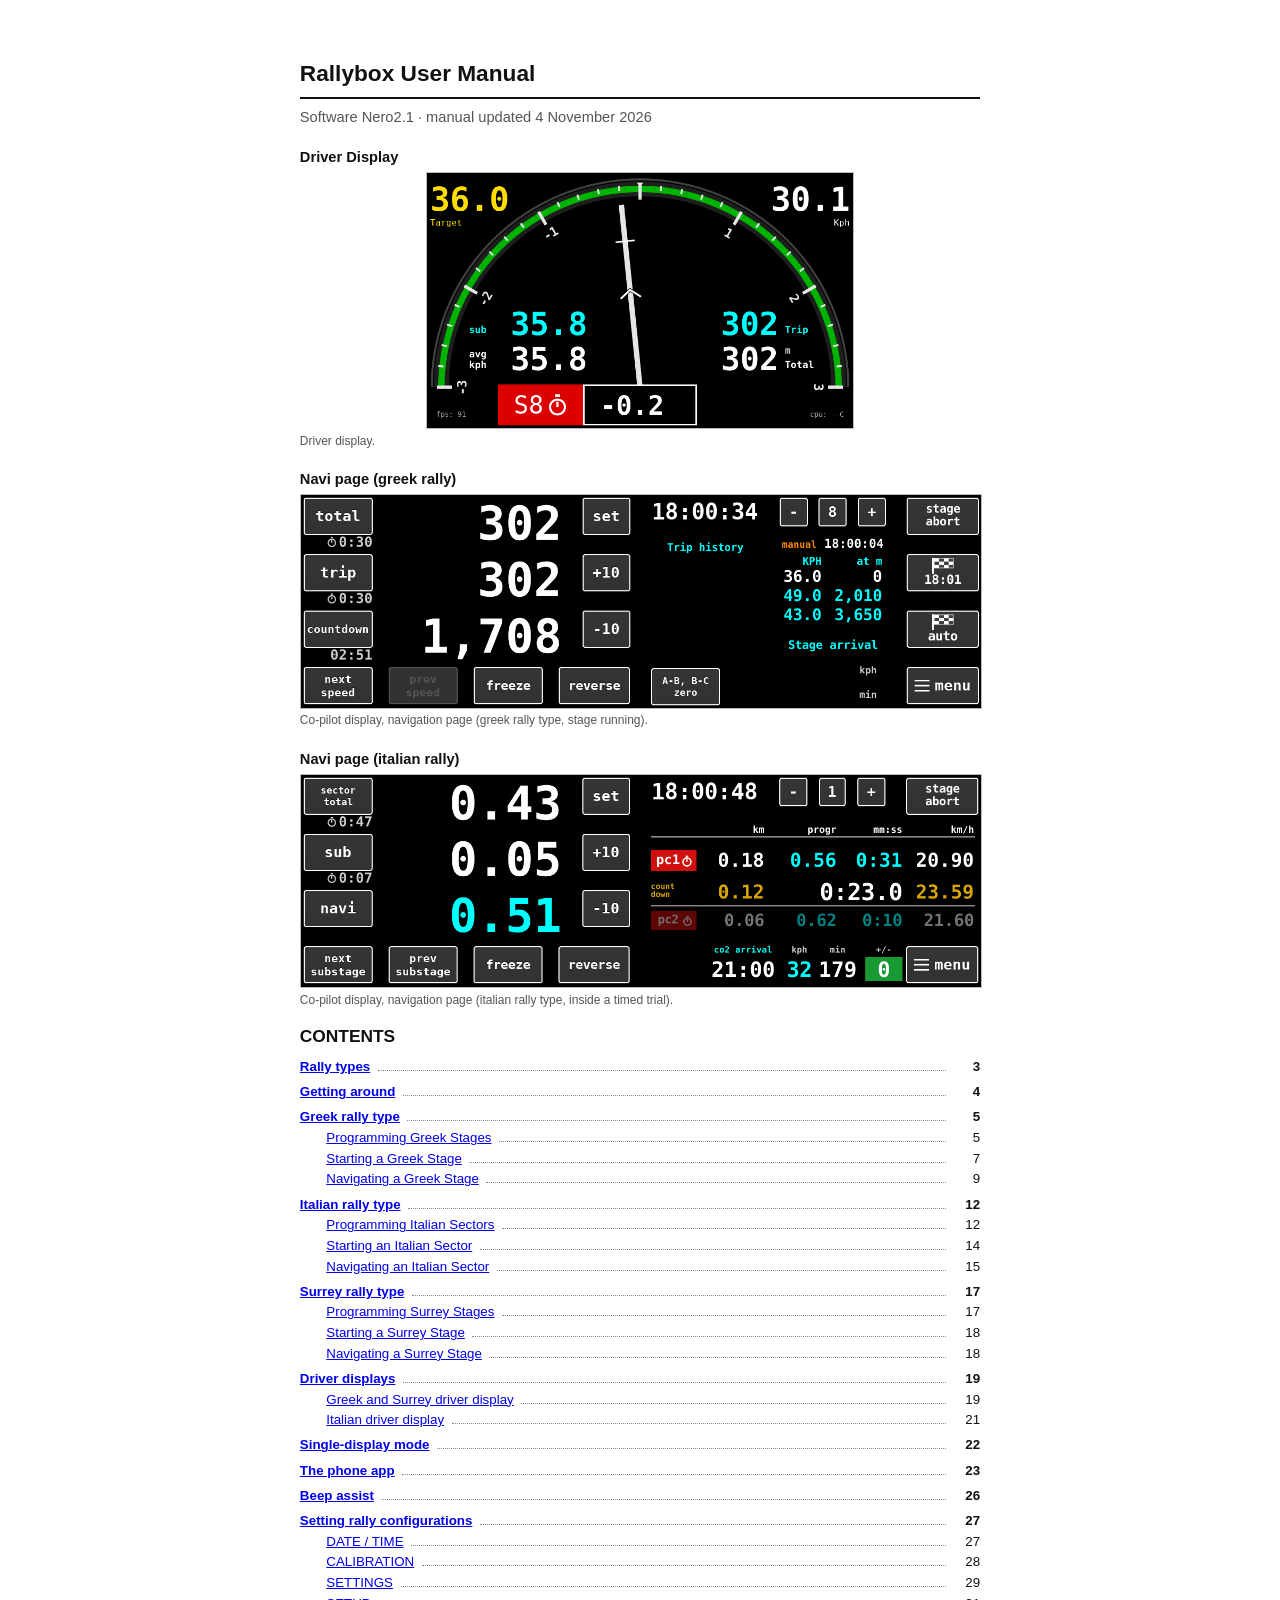
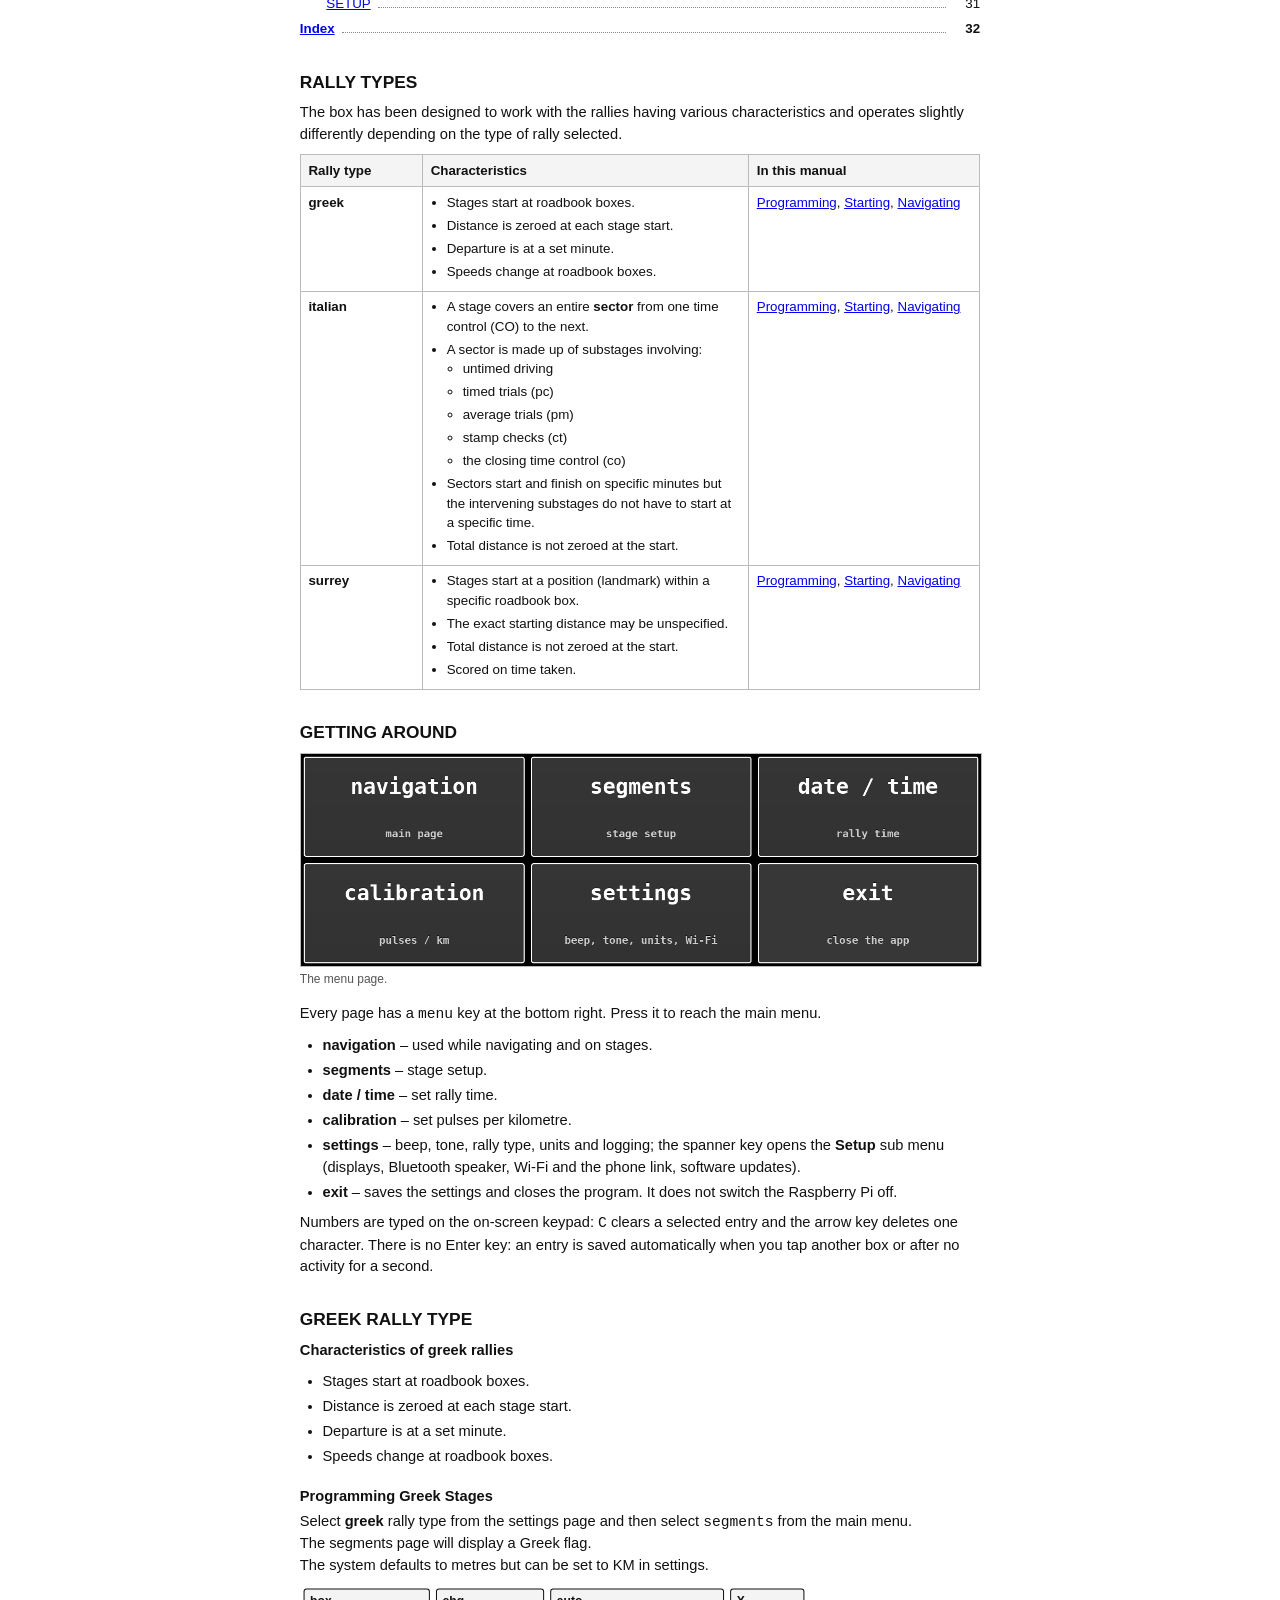
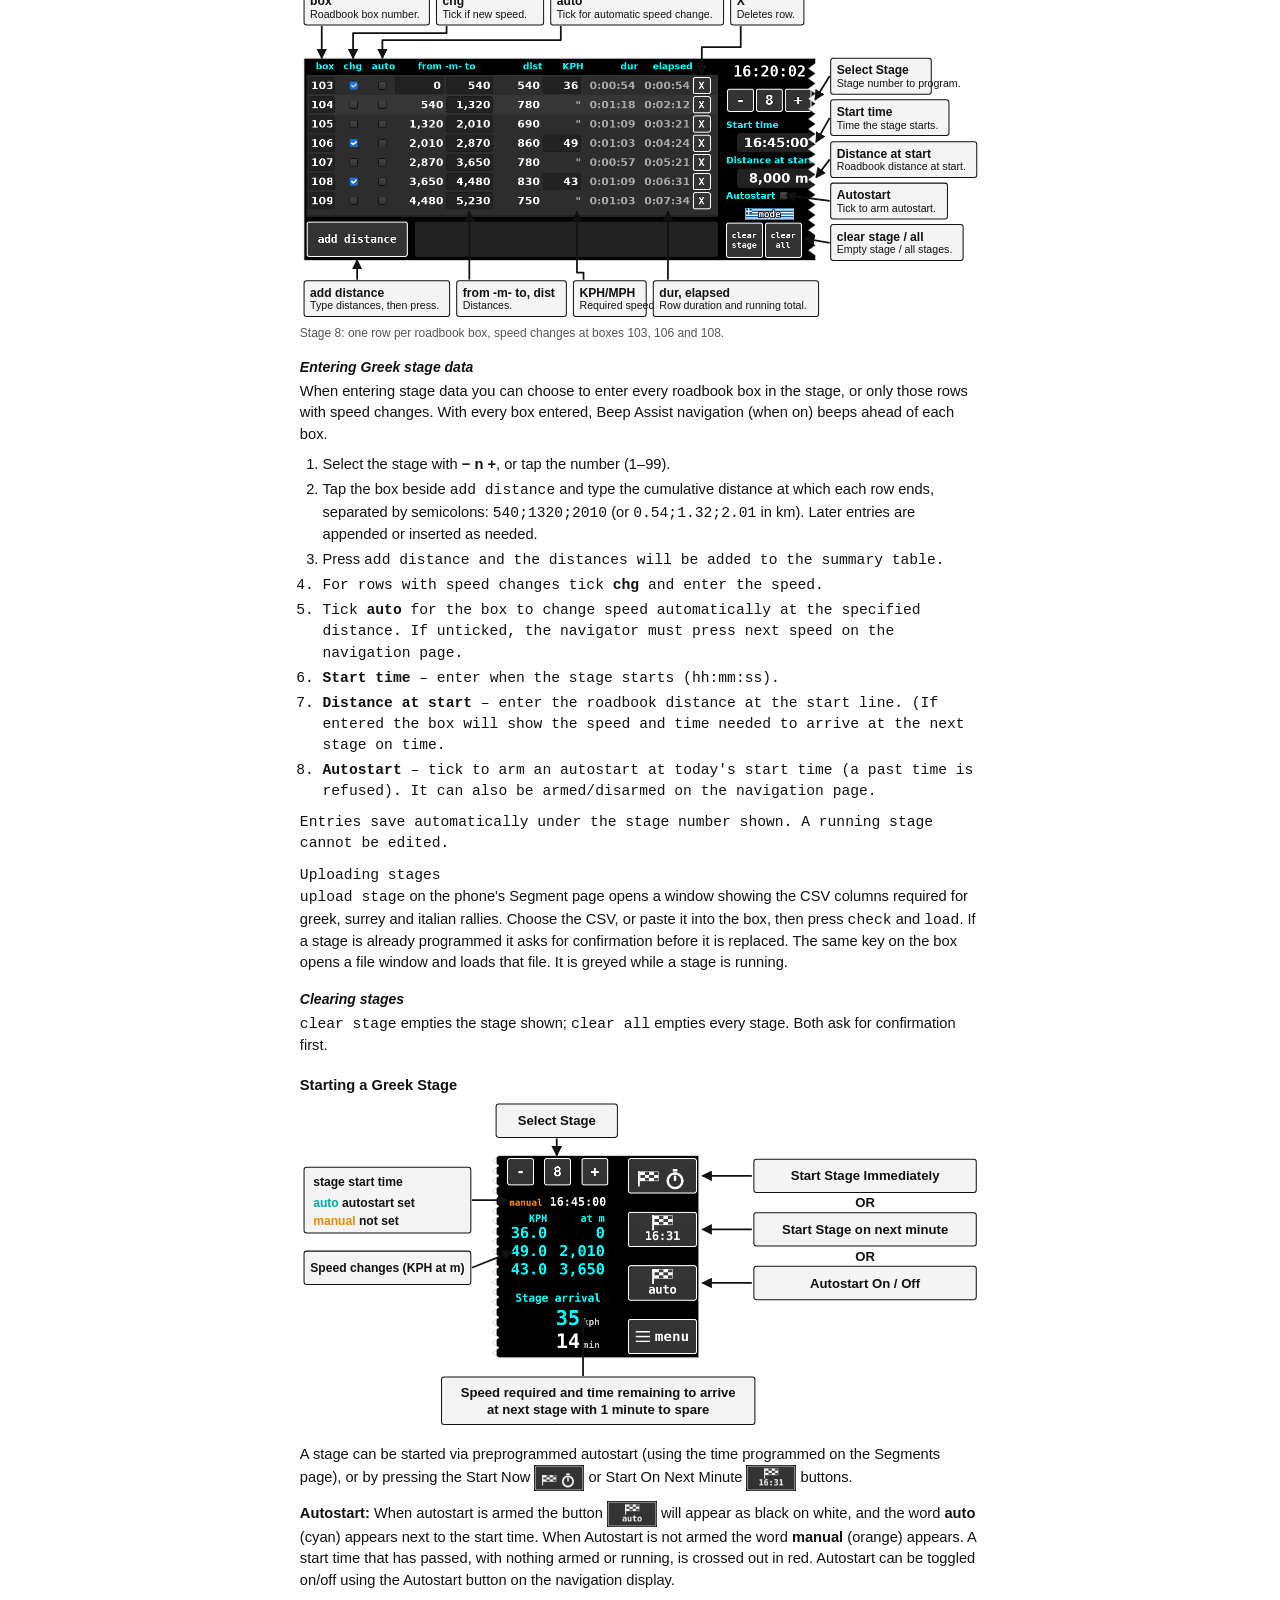
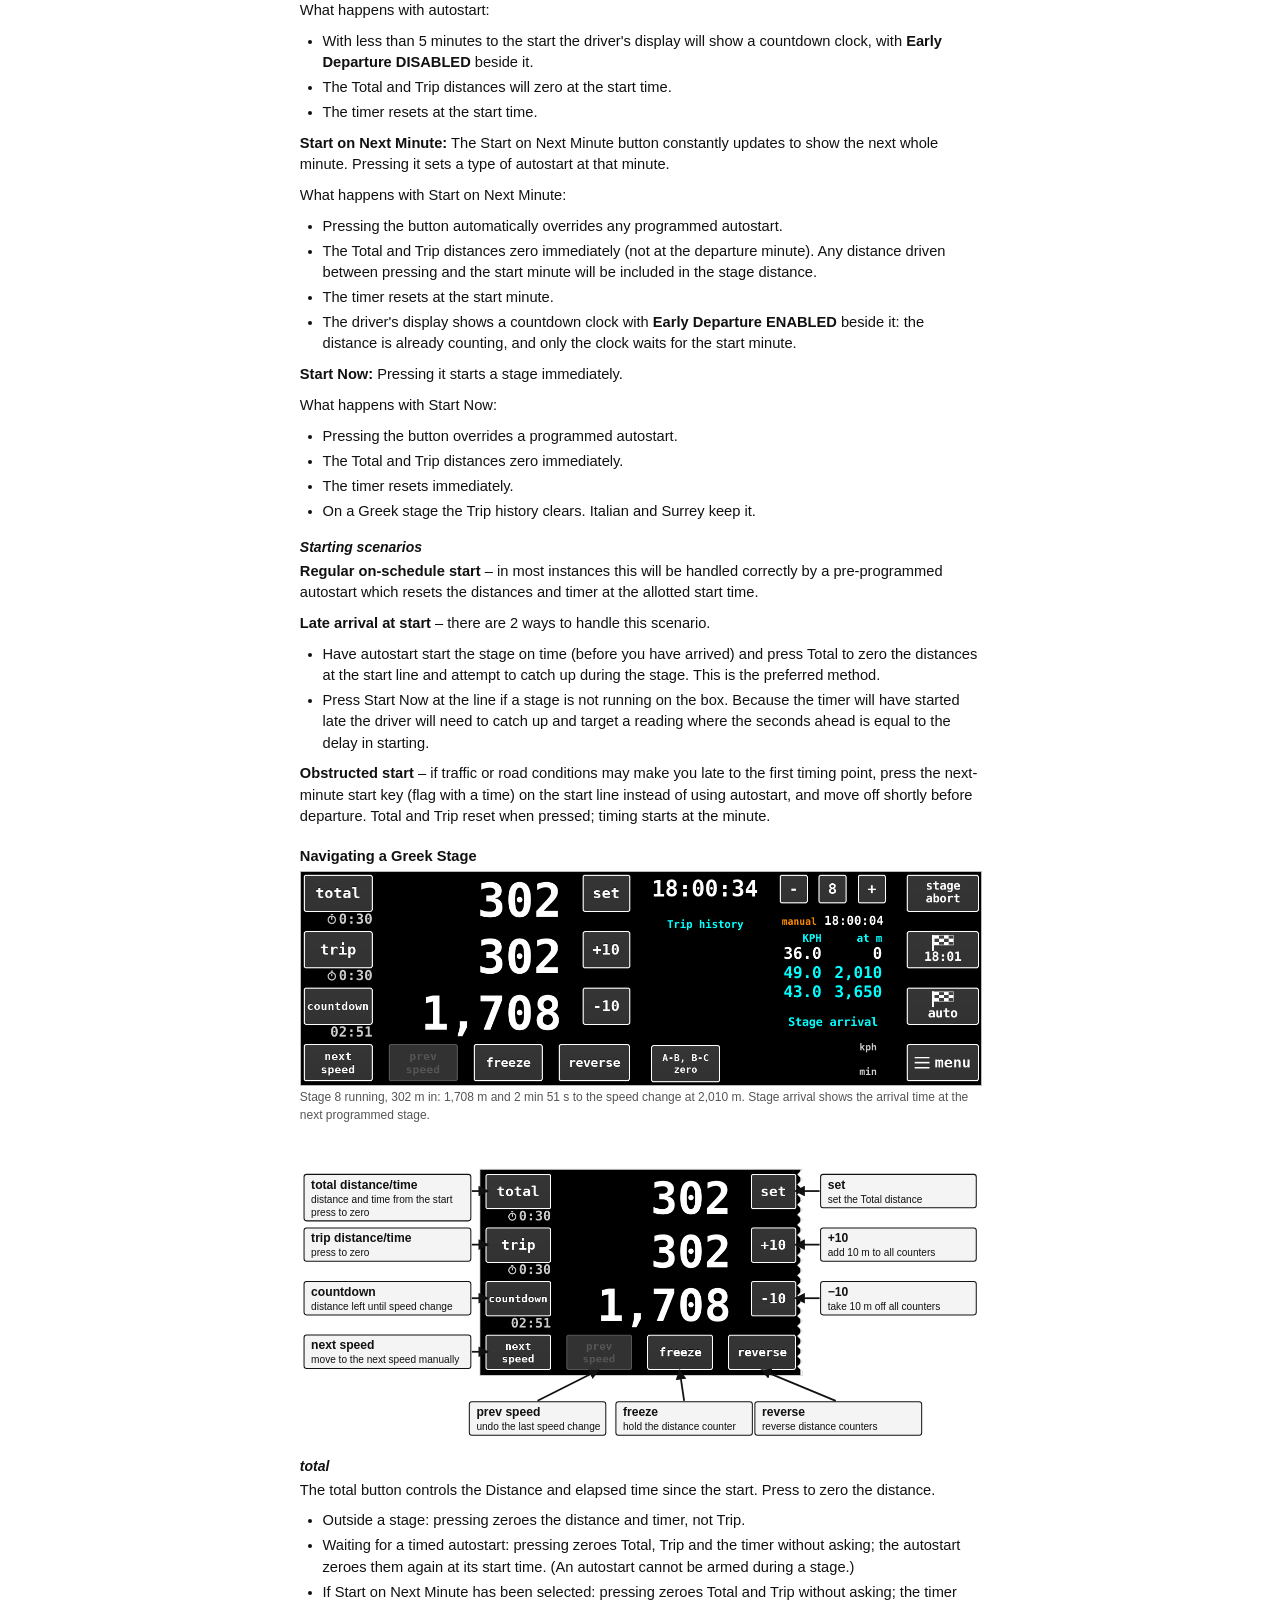
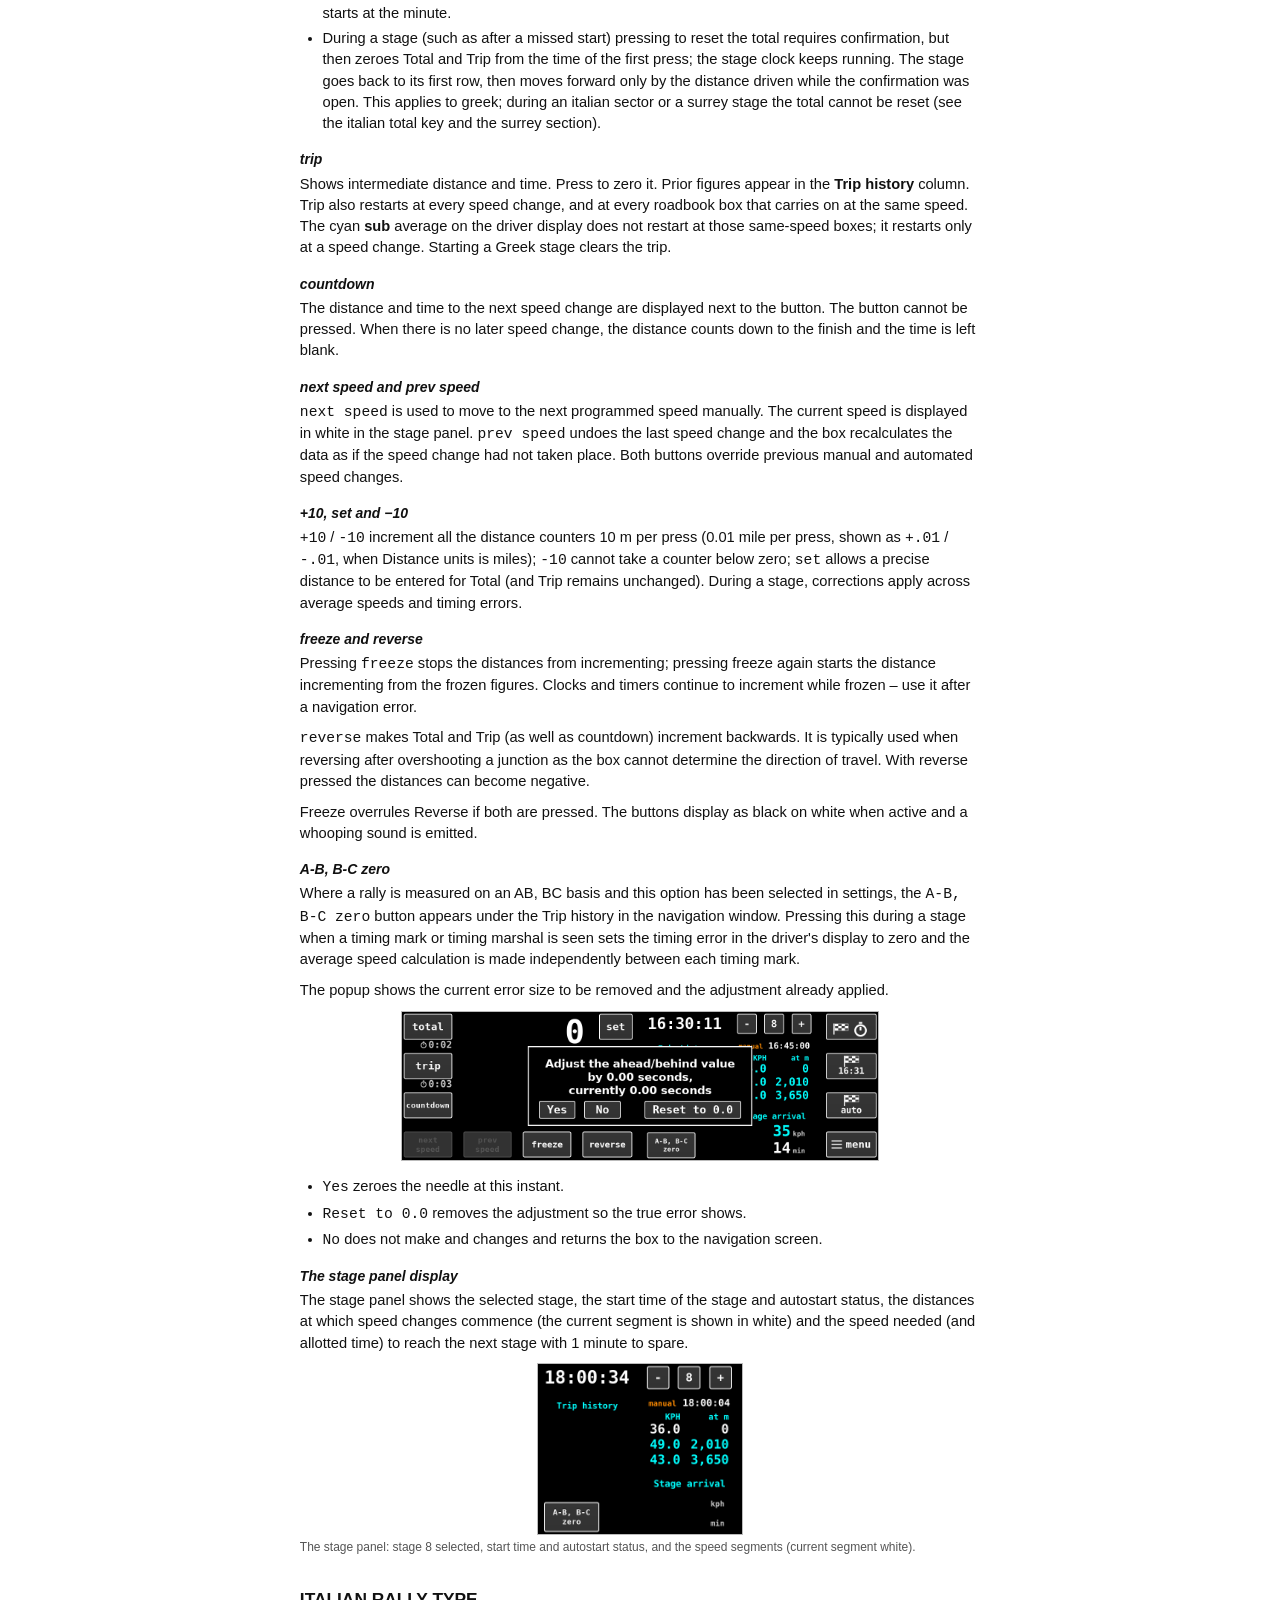
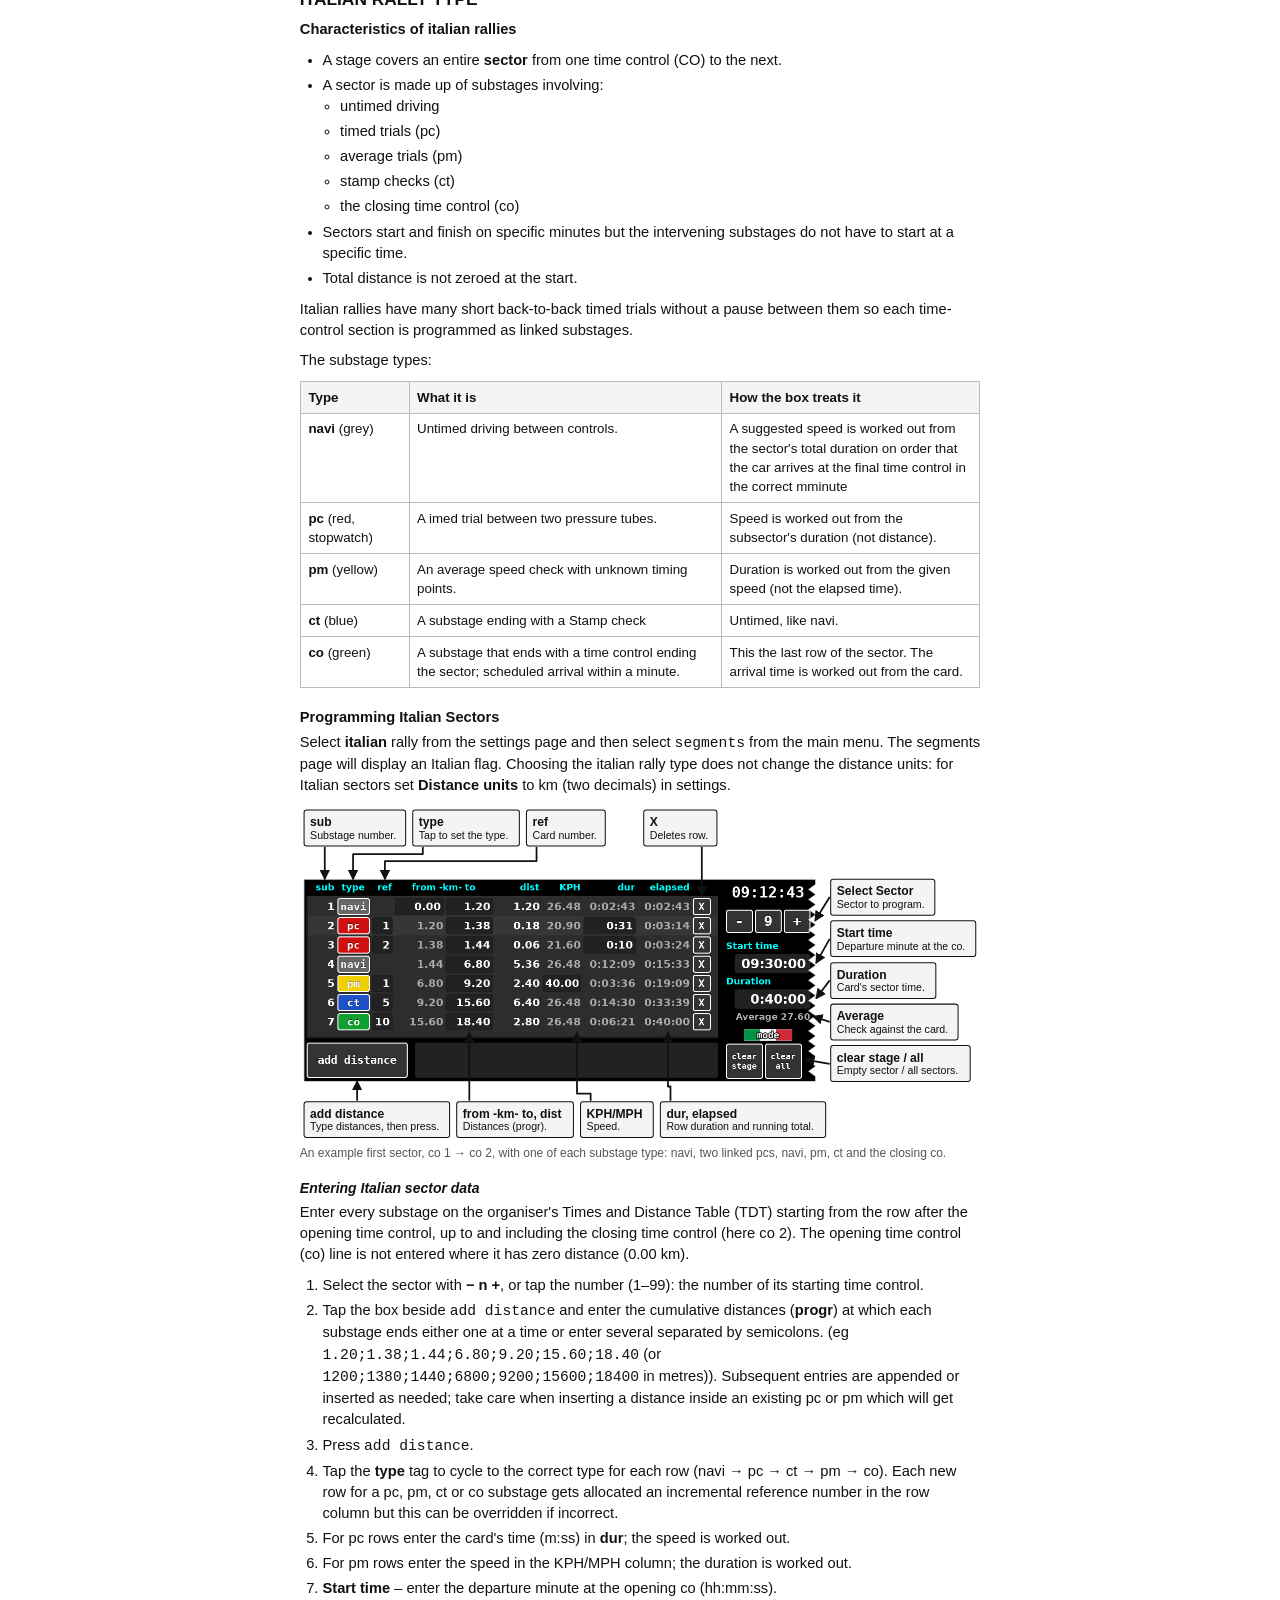
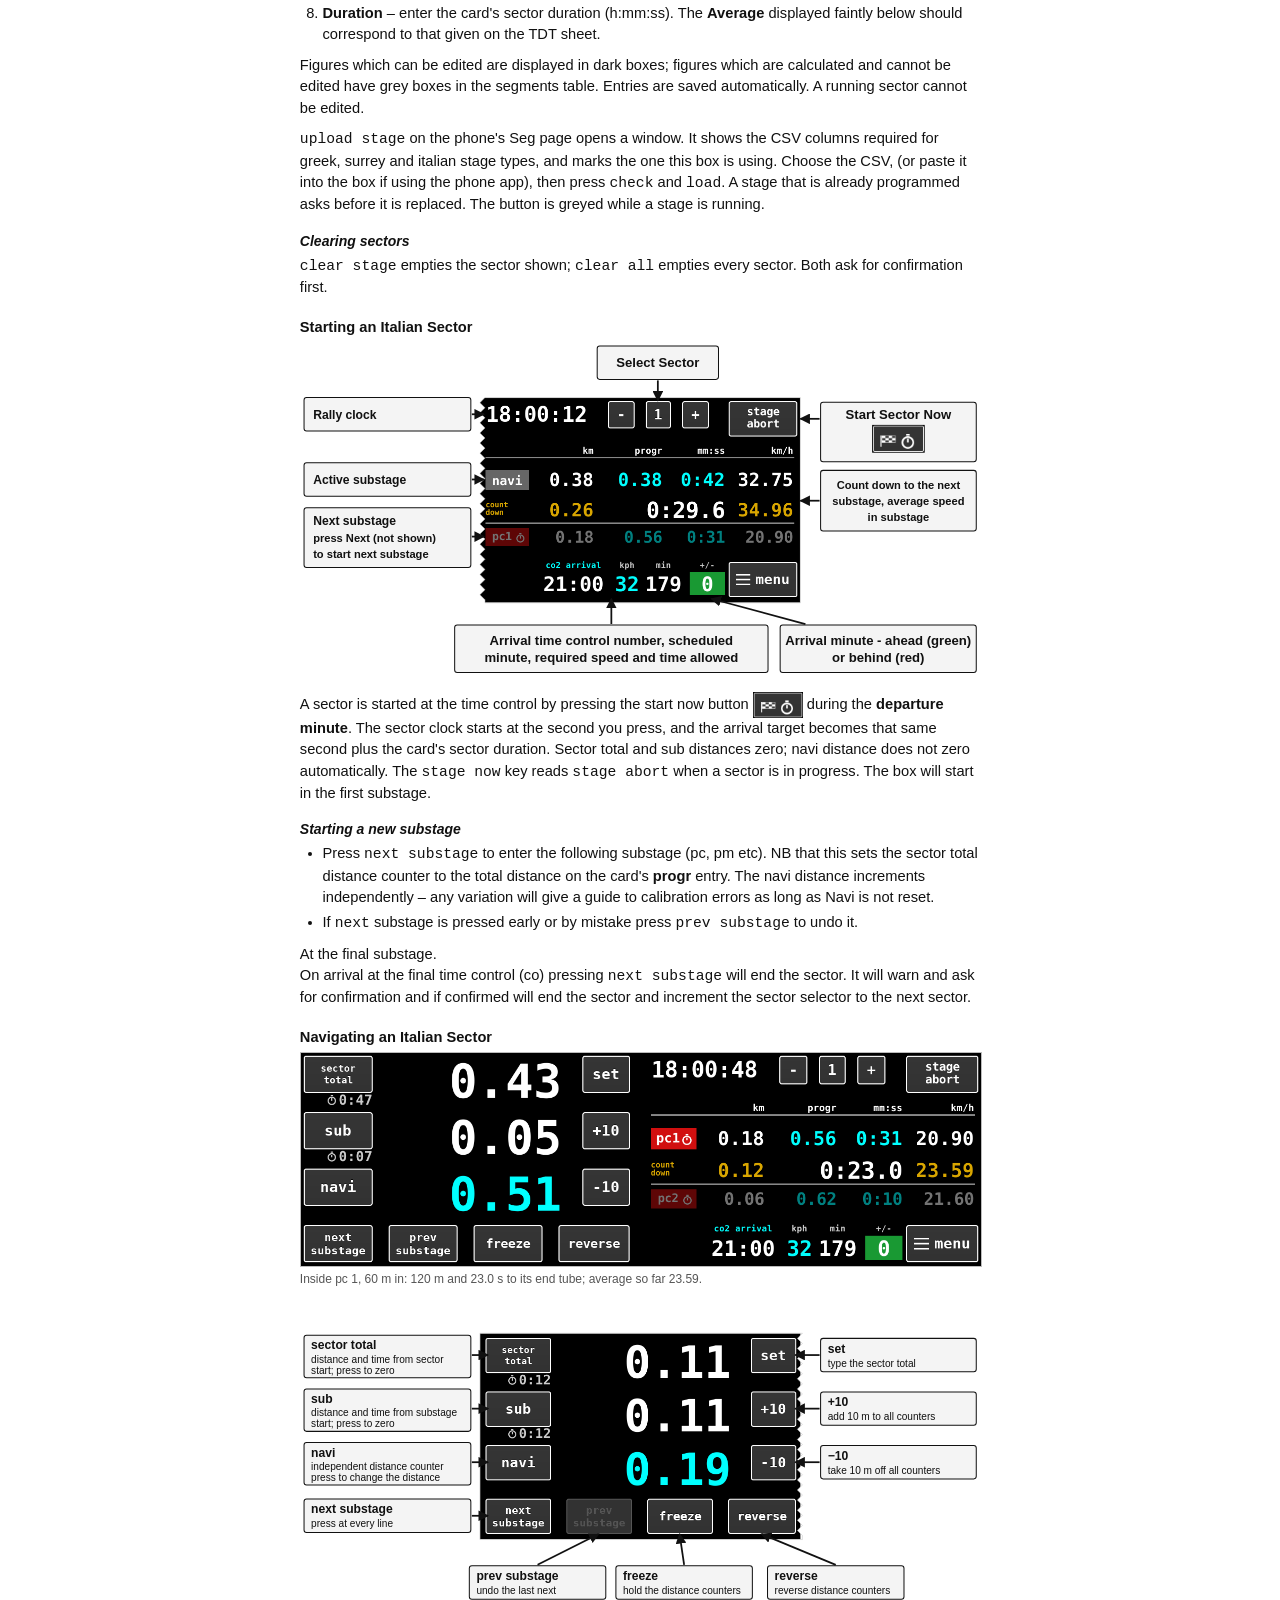
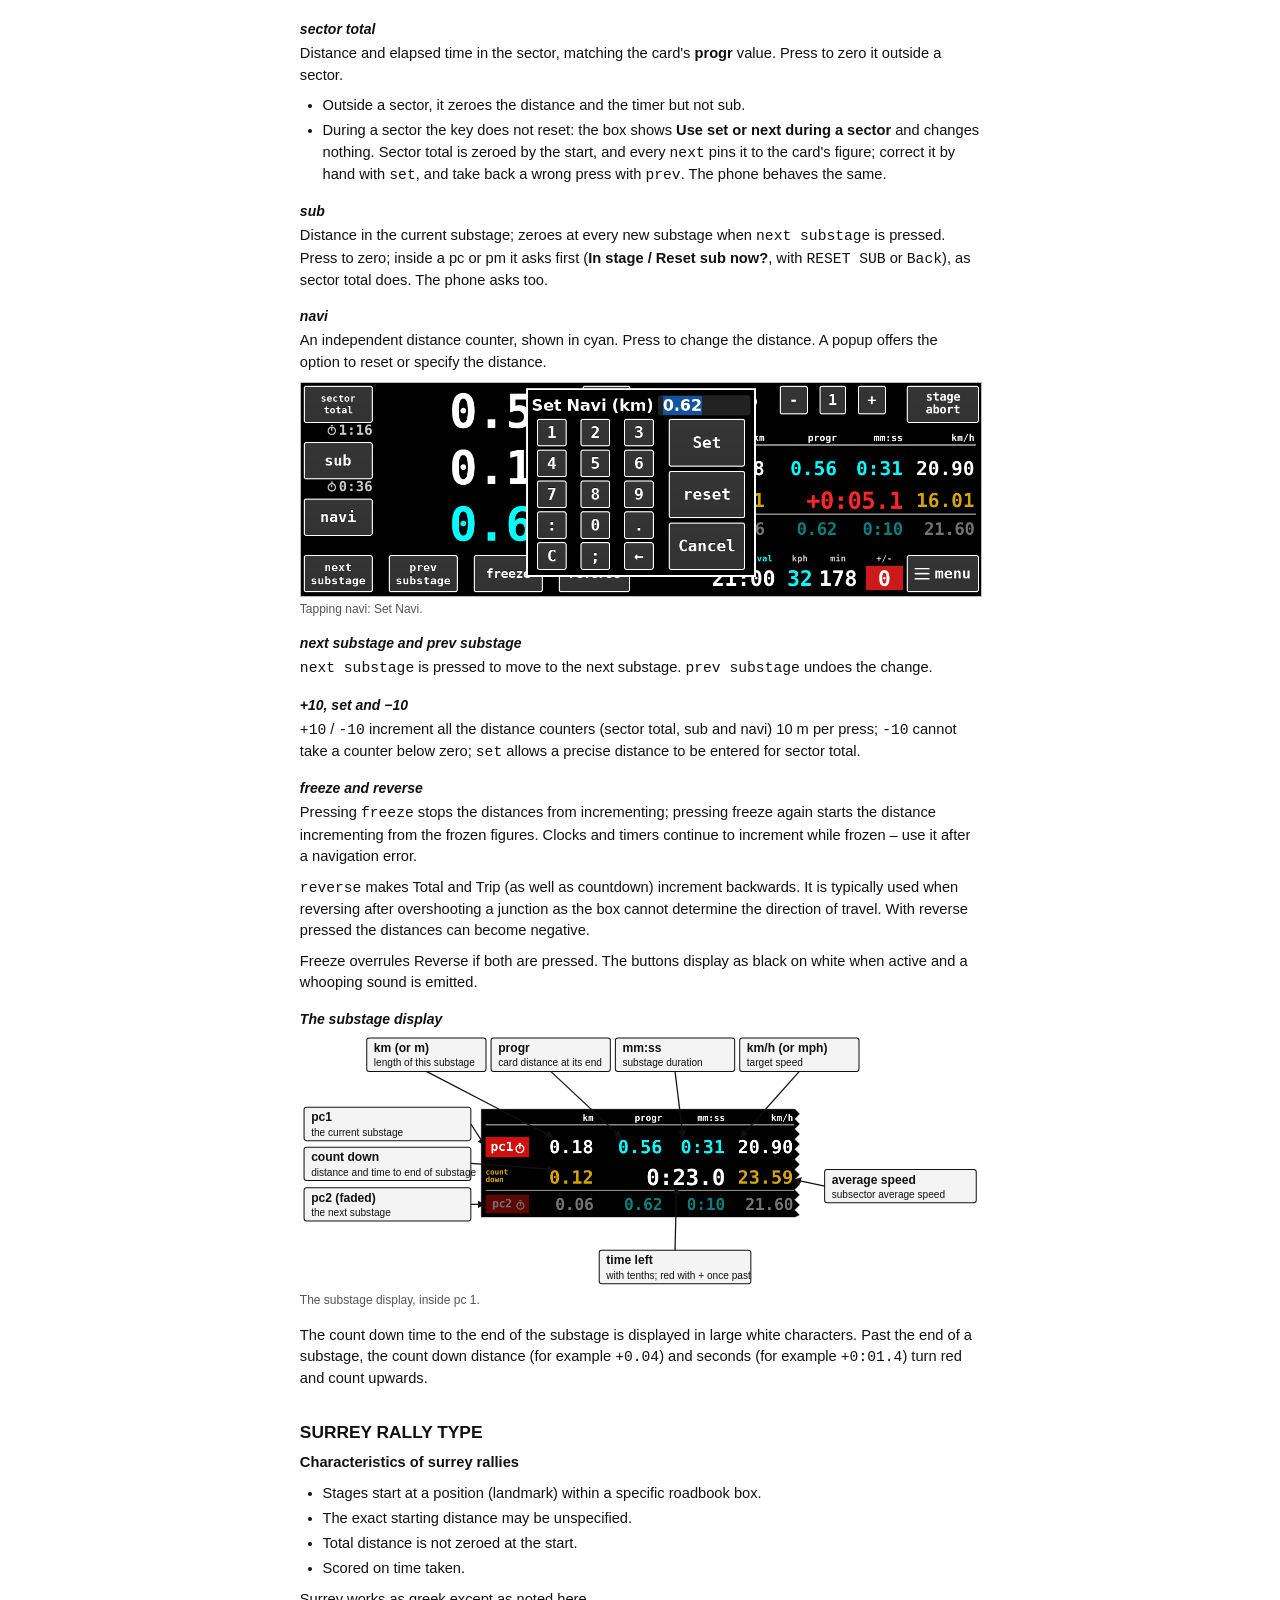
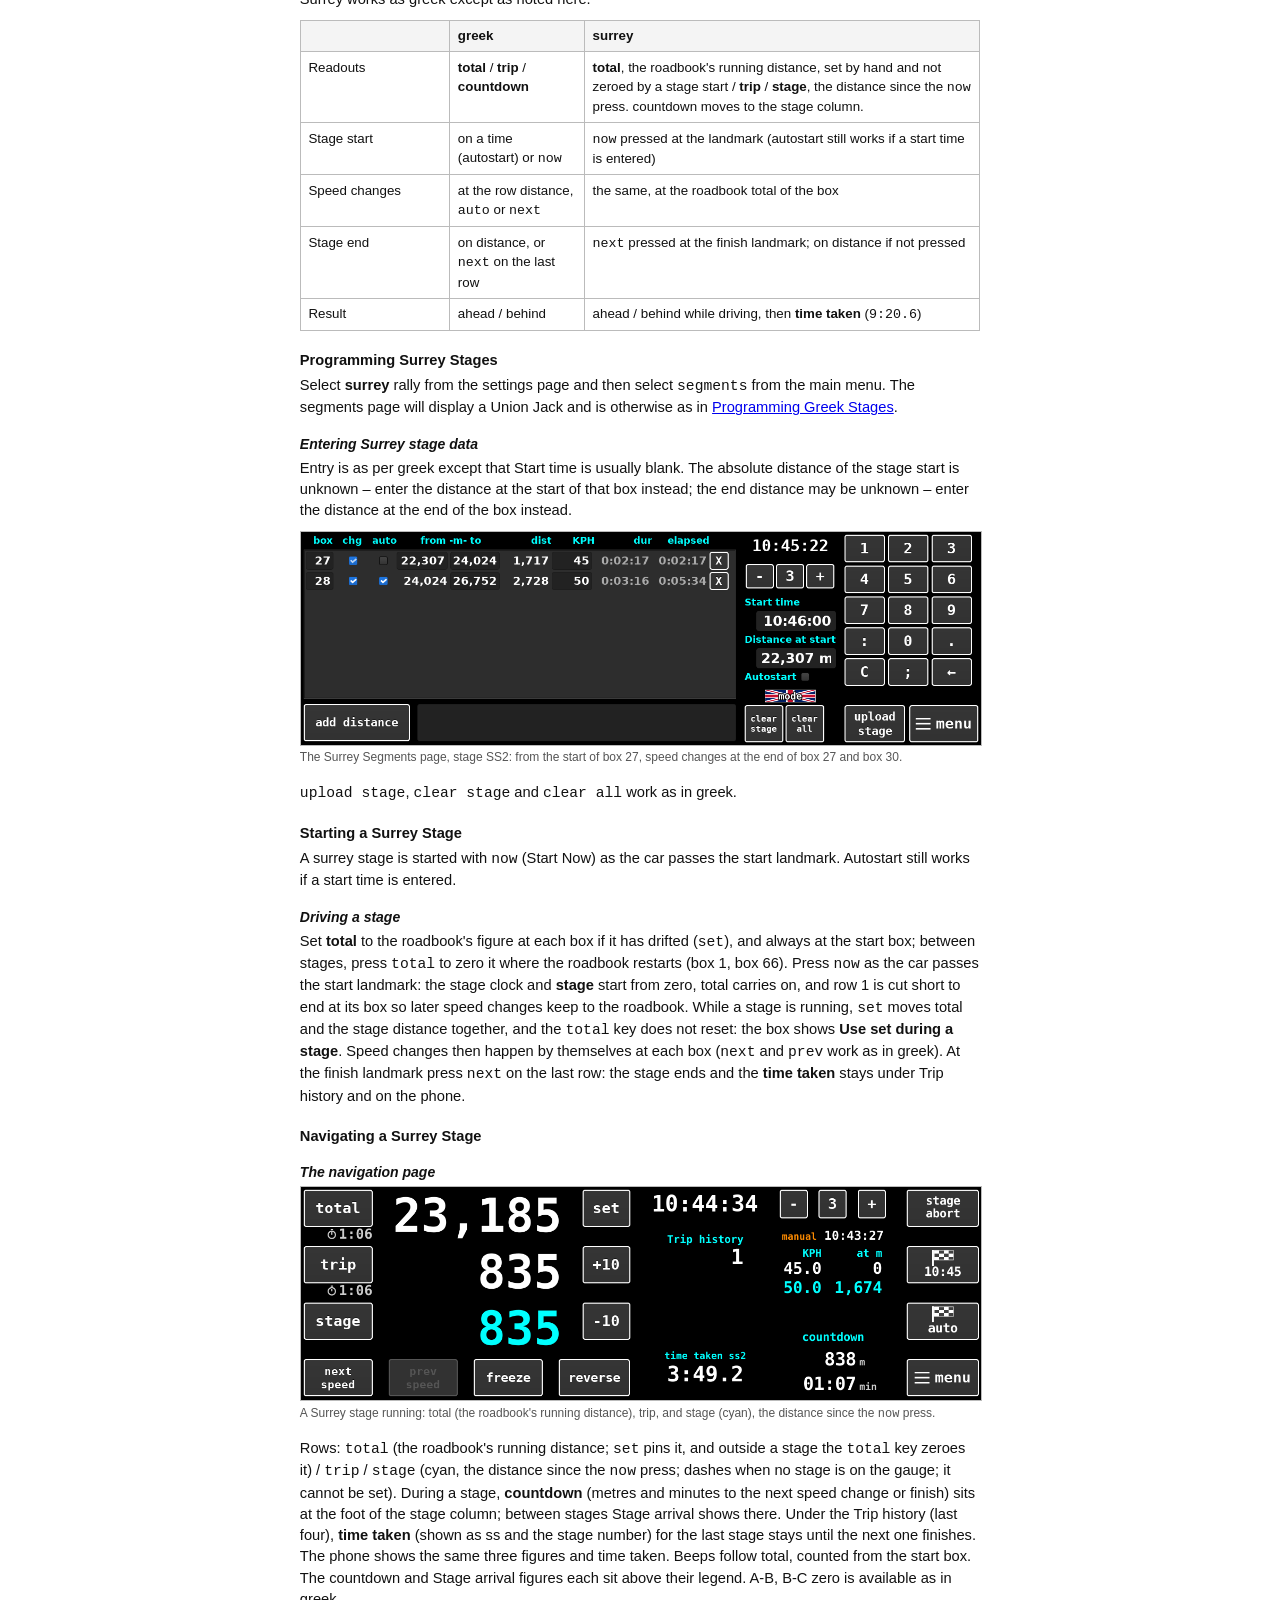
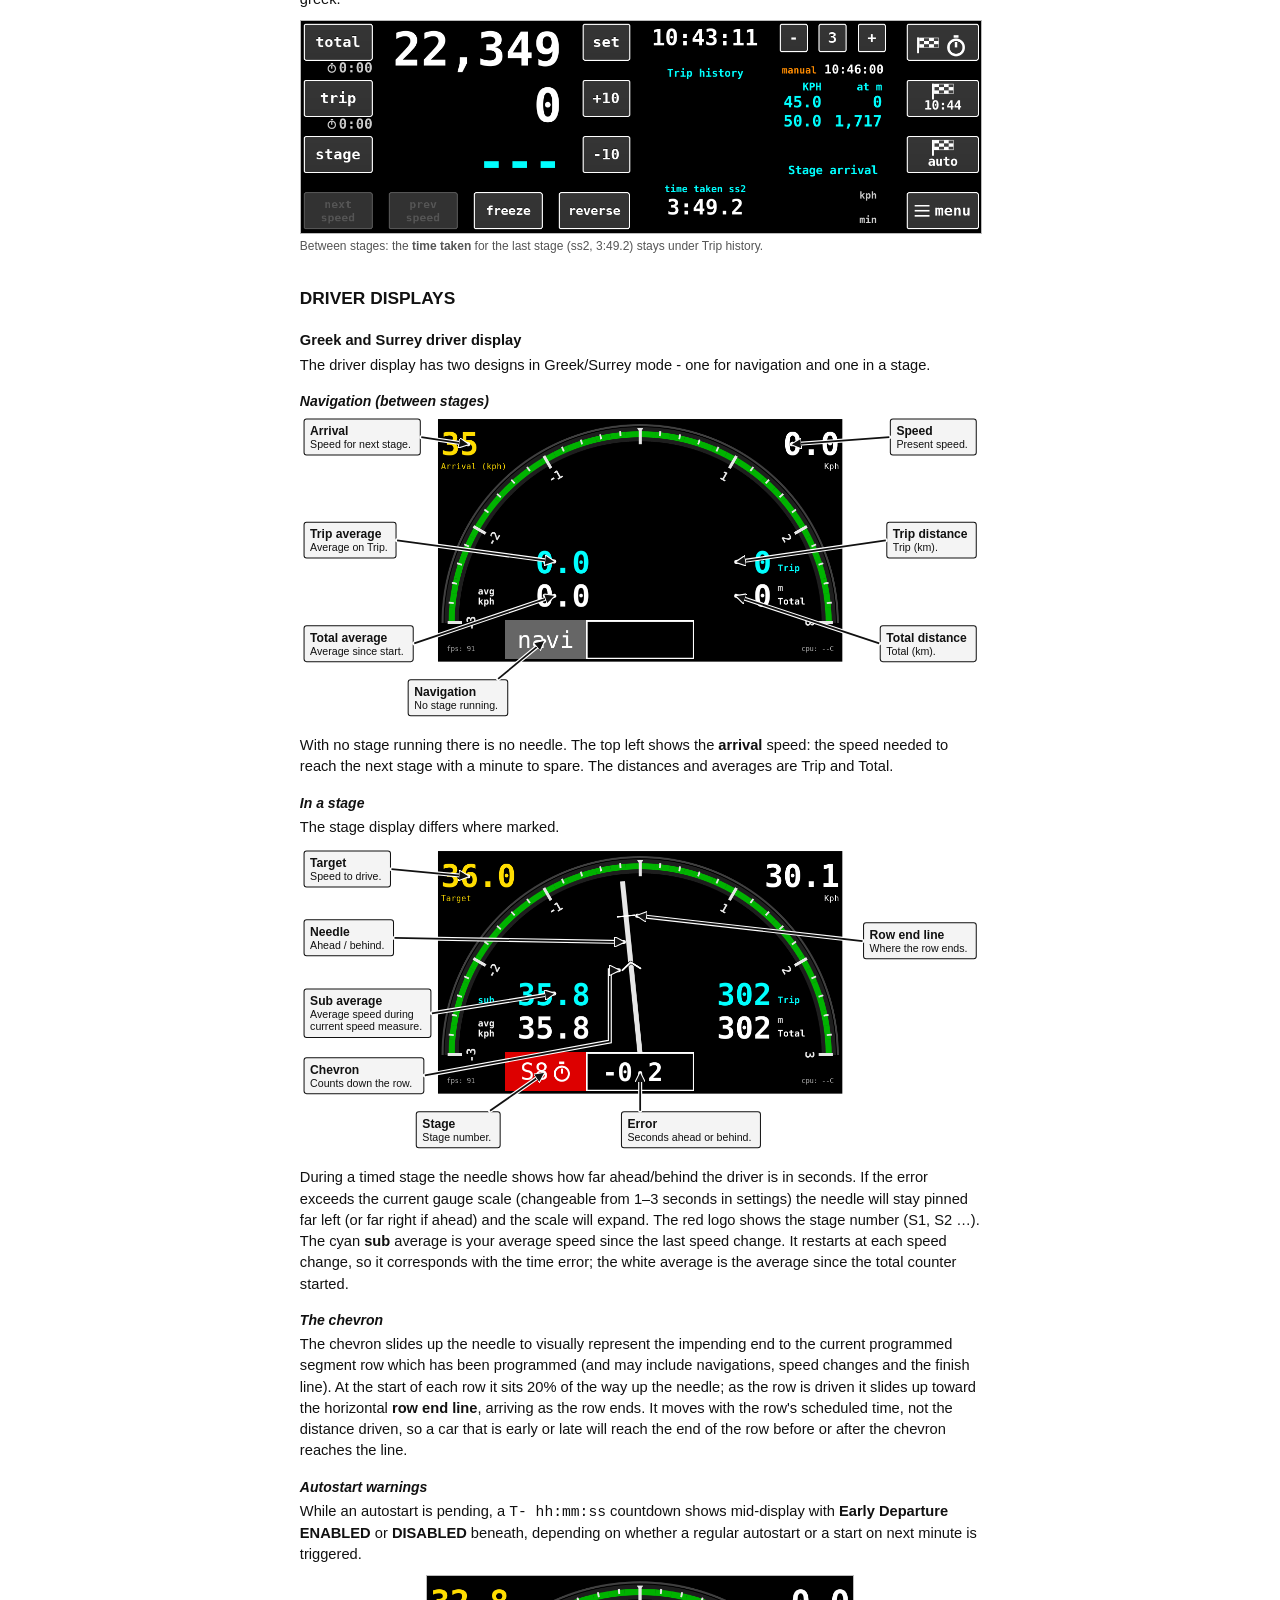
==== commit 3e80e1aa: "Miles and distance format: five display modes, programmed figures never altered (RB-SET-14, RB-NAV-7" ====
--- a/docs/manual.html
+++ b/docs/manual.html
@@ -525,7 +525,7 @@
 the last speed change and the box recalculates the data as if the speed change had not taken place. Both  buttons      override previous manual and automated speed changes.</p>
 
 <h4>+10, set and &minus;10</h4>
-<p><code>+10</code> / <code>-10</code> increment all the distance counters           10 m per press; <code>-10</code> cannot take a counter below zero; <code>set</code> allows a
+<p><code>+10</code> / <code>-10</code> increment all the distance counters           10 m per press (0.01 mile per press, shown as <code>+.01</code> / <code>-.01</code>, when Distance units is miles); <code>-10</code> cannot take a counter below zero; <code>set</code> allows a
 precise distance to be entered for Total (and Trip remains unchanged). During a stage, corrections apply across
 average speeds and timing errors.</p>
 
@@ -1504,7 +1504,7 @@
 <ol>
 <li>Press <code>zero counters</code> (or skip, to use the distance since the last Total reset).</li>
 <li>Drive the measured distance (from 500 m to 100,000 m).</li>
-<li>Type the <b>actual</b> distance driven (not what the box shows) in Actual distance.</li>
+<li>Type the <b>actual</b> distance driven (not what the box shows) in Actual distance: in metres, or in miles when Distance units is set to miles.</li>
 <li>Choose the counter: <code>sensor 1</code> or <code>sensor 1&amp;2</code> (shown in white).</li>
 <li>Press <code>save calibration</code>.</li>
 </ol>
@@ -1565,10 +1565,10 @@
 sets how early the box tells the phone to sound an Italian countdown beep, to cover the phone's audio
 delay. It applies to the countdown beeps only, not the 100&nbsp;m beeps, and the phone shows the same figure.</li>
 <li><b>Speed units</b> &ndash; kph or mph, for every rally type: the driver display, the Italian sector card, the Segments speed column (its heading reads KPH or MPH, and a speed you type there is in these units) and the phone.</li>
-<li><b>Distance units</b> &ndash; <b>00.00</b> (km, two decimals) or <b>0,000</b> (whole metres) for
+<li><b>Distance units</b> &ndash; five keys on one line: the format, <b>0.00</b> (two decimals), <b>0.000</b> (three decimals) or <b>0,000</b> (whole metres), and the unit, <b>km</b> or <b>mi</b>. Any format goes with either unit, except that <b>0,000</b> is greyed with <b>mi</b> lit. A three-decimal figure drops to two decimals from 100 km or 100 miles. This is for
 the driving figures and <code>add distance</code>. It does not flip to kilometres at 100 km. The
 <b>set</b> pop-ups (Set Total, Set Navi), <b>Distance at start</b> and Trip history use the same unit, and so
-does the phone. In km a figure is cut to the 10&nbsp;m below, never rounded up, so it never reads ahead of
+does the phone. Miles suit UK events, whose roadbooks and average speeds are in miles and mph; choosing <b>mi</b> does not change the speed units, so set mph as well. With <b>mi</b> the <code>+10</code> / <code>-10</code> keys read <code>+.01</code> / <code>-.01</code> and step 0.01 mile, and the calibration page takes its measured distance in miles; Beep assist distances stay in metres. A decimal figure is cut down to its last place (the 10&nbsp;m in km to two decimals, the 0.001 mile in miles to three), never rounded up, so it never reads ahead of
 the car, and that includes the Italian sector card; a counter that reverse takes behind its start reads negative. Italian follows this setting too: the sector card's distance columns and countdown, and the driver display's Total and Sub, read in km or whole metres to match. The box itself counts in millimetres; metres and kilometres are only how a figure is shown on screen, so a displayed figure can be up to 10&nbsp;m different from the box's own count.</li>
 <li><b>Measure type</b> &ndash; <b>AB,BC</b> shows the A-B, B-C zero key on the greek and surrey navigation
 pages; <b>AB,AC</b> hides it.</li>
@@ -1612,14 +1612,14 @@
 <div class="ix"><span>Abort stage</span><span class="dots"></span><span class="pn">14, 30</span></div>
 <div class="ix"><span>Ahead / behind</span><span class="dots"></span><span class="pn">14, 17, 19, 20, 21, 27, 29, 30</span></div>
 <div class="ix"><span>Autostart</span><span class="dots"></span><span class="pn">5, 7, 8, 9, 17, 20</span></div>
-<div class="ix"><span>Beep assist</span><span class="dots"></span><span class="pn">5, 26</span></div>
-<div class="ix"><span>Calibration</span><span class="dots"></span><span class="pn">4, 14, 28</span></div>
+<div class="ix"><span>Beep assist</span><span class="dots"></span><span class="pn">5, 26, 29</span></div>
+<div class="ix"><span>Calibration</span><span class="dots"></span><span class="pn">4, 14, 28, 29</span></div>
 <div class="ix"><span>Chevron</span><span class="dots"></span><span class="pn">19, 20, 21</span></div>
 <div class="ix"><span>pc, pm, ct, co</span><span class="dots"></span><span class="pn">3, 12, 13, 14, 15, 21, 26, 29</span></div>
 <div class="ix"><span>Countdown</span><span class="dots"></span><span class="pn">7, 10, 17, 18, 20, 21, 22, 26, 29</span></div>
 <div class="ix"><span>Date and time</span><span class="dots"></span><span class="pn">4, 27</span></div>
-<div class="ix"><span>Distance +10 / −10</span><span class="dots"></span><span class="pn">9, 10, 15, 16, 22, 26</span></div>
-<div class="ix"><span>Driver display</span><span class="dots"></span><span class="pn">9, 19, 20, 21, 29</span></div>
+<div class="ix"><span>Distance +10 / −10</span><span class="dots"></span><span class="pn">9, 10, 15, 16, 22, 26, 29</span></div>
+<div class="ix"><span>Driver display</span><span class="dots"></span><span class="pn">9, 19, 20, 21, 29, 30</span></div>
 <div class="ix"><span>Greek rally type</span><span class="dots"></span><span class="pn">5, 9, 17, 18, 19, 26, 29</span></div>
 <div class="ix"><span>Italian rally type</span><span class="dots"></span><span class="pn">9, 12, 13, 21, 26, 29</span></div>
 <div class="ix"><span>Late arrival flag</span><span class="dots"></span><span class="pn">5, 8, 12, 22</span></div>
@@ -1631,7 +1631,7 @@
 <div class="ix"><span>Reaction time</span><span class="dots"></span><span class="pn">29</span></div>
 <div class="ix"><span>Reset</span><span class="dots"></span><span class="pn">7, 8, 9, 15, 28</span></div>
 <div class="ix"><span>Reverse</span><span class="dots"></span><span class="pn">9, 10, 15, 16, 22, 29</span></div>
-<div class="ix"><span>Sector</span><span class="dots"></span><span class="pn">3, 9, 12, 13, 14, 15, 16, 29</span></div>
+<div class="ix"><span>Sector</span><span class="dots"></span><span class="pn">3, 12, 13, 14, 15, 16, 29</span></div>
 <div class="ix"><span>Segments</span><span class="dots"></span><span class="pn">5, 12, 17</span></div>
 <div class="ix"><span>Settings</span><span class="dots"></span><span class="pn">4, 5, 12, 26, 29, 31</span></div>
 <div class="ix"><span>Setup</span><span class="dots"></span><span class="pn">4, 30, 31</span></div>
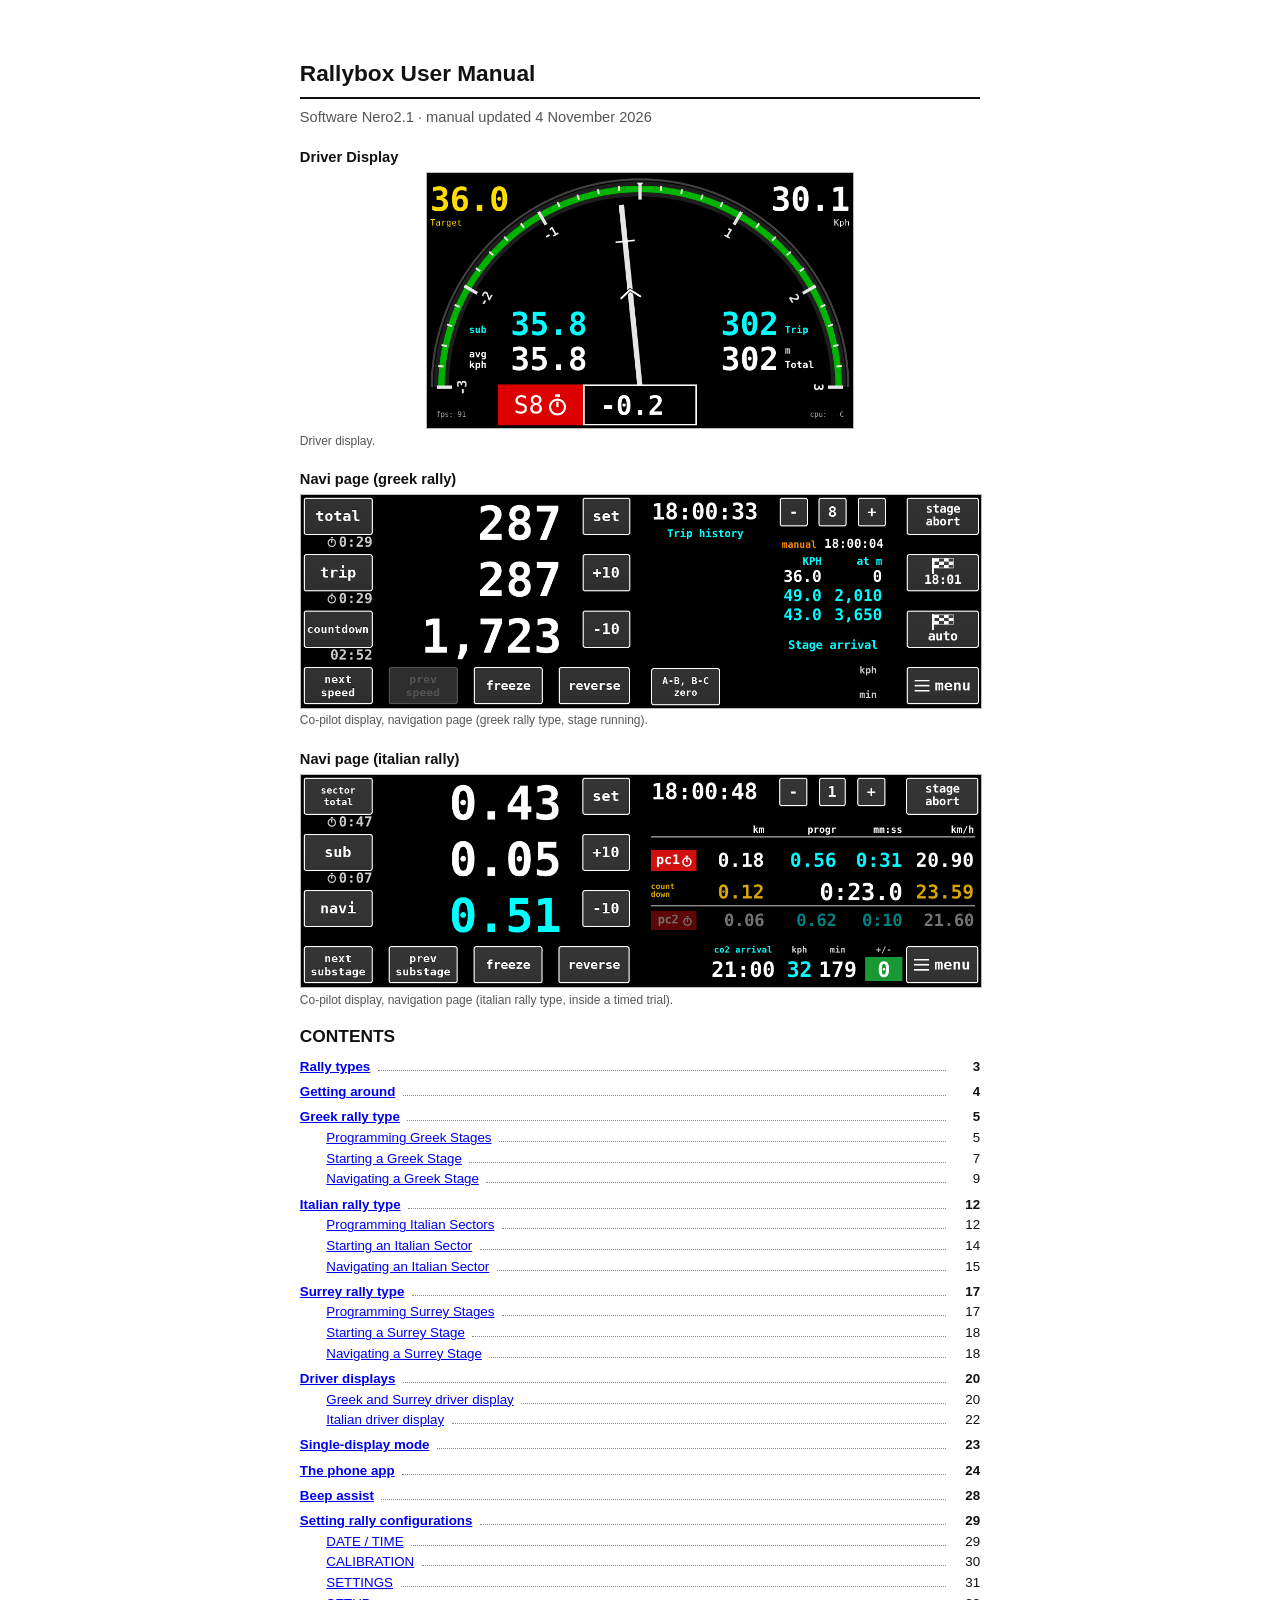
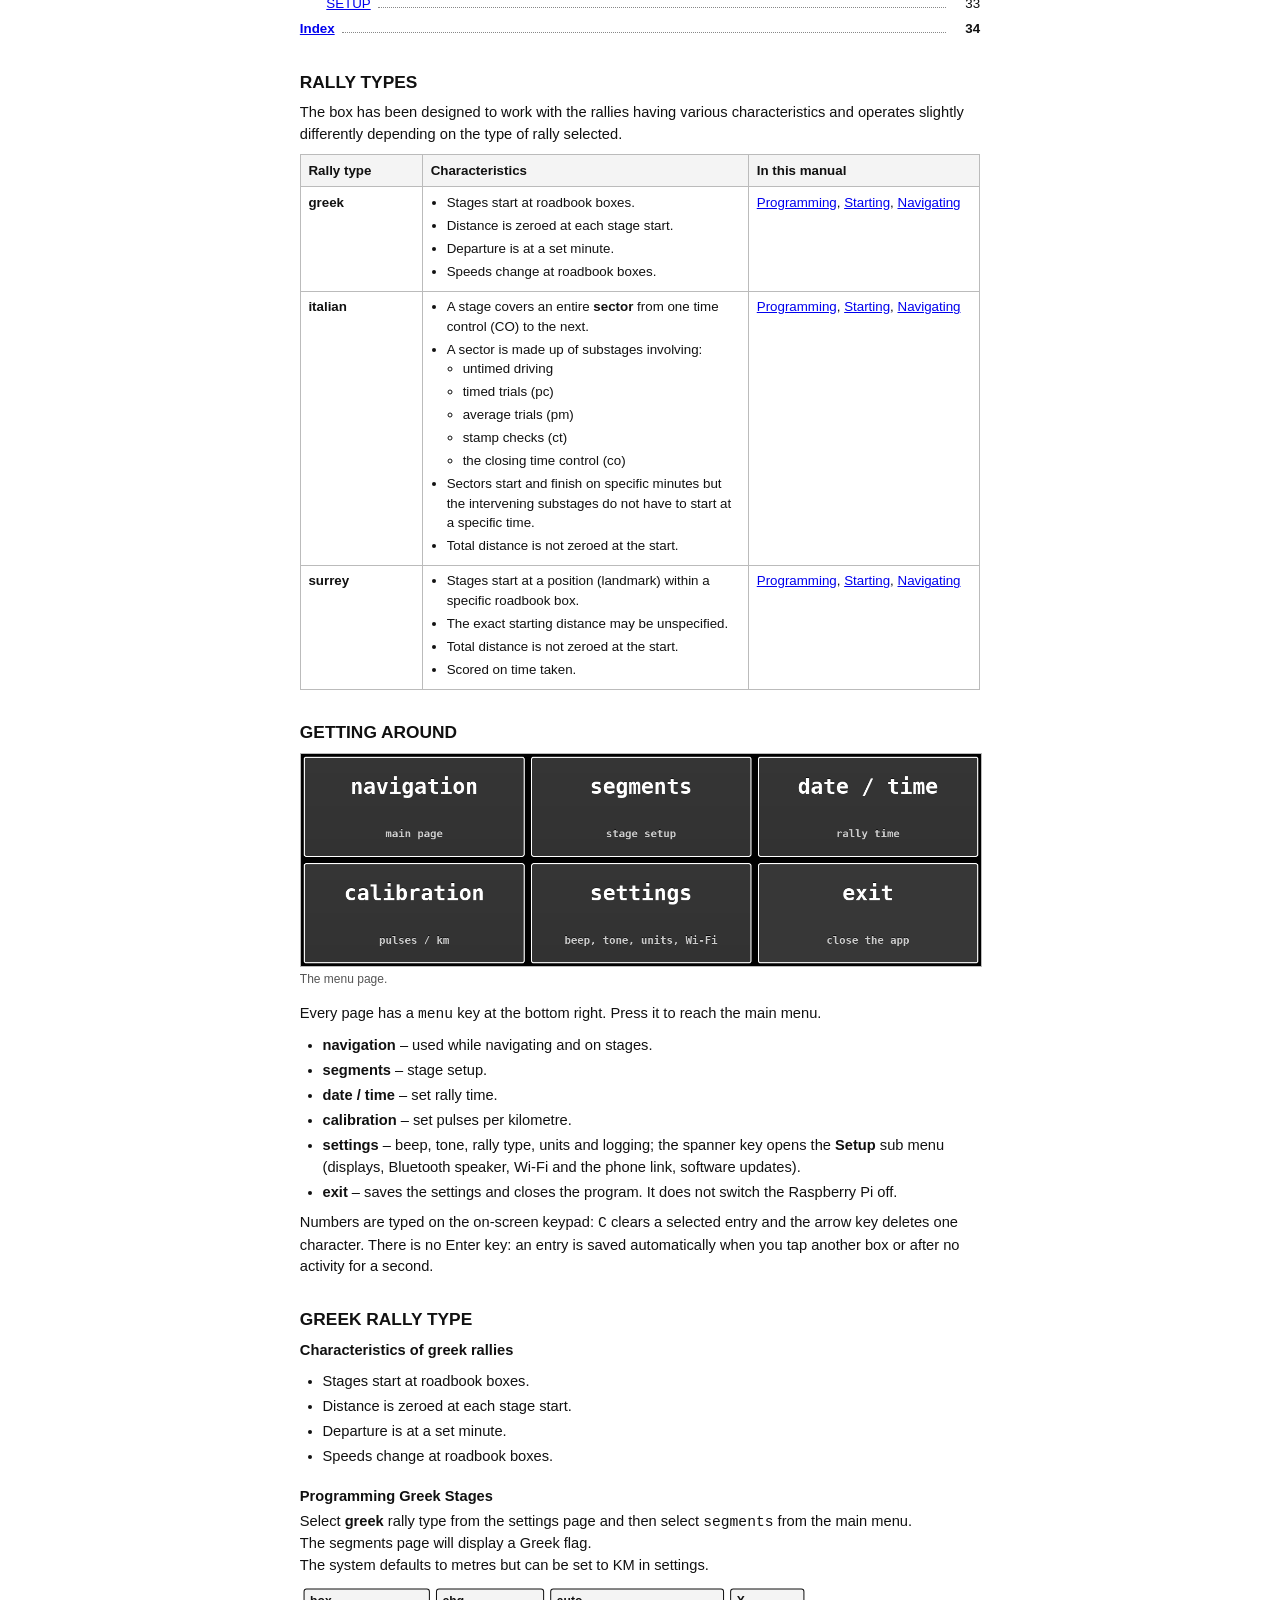
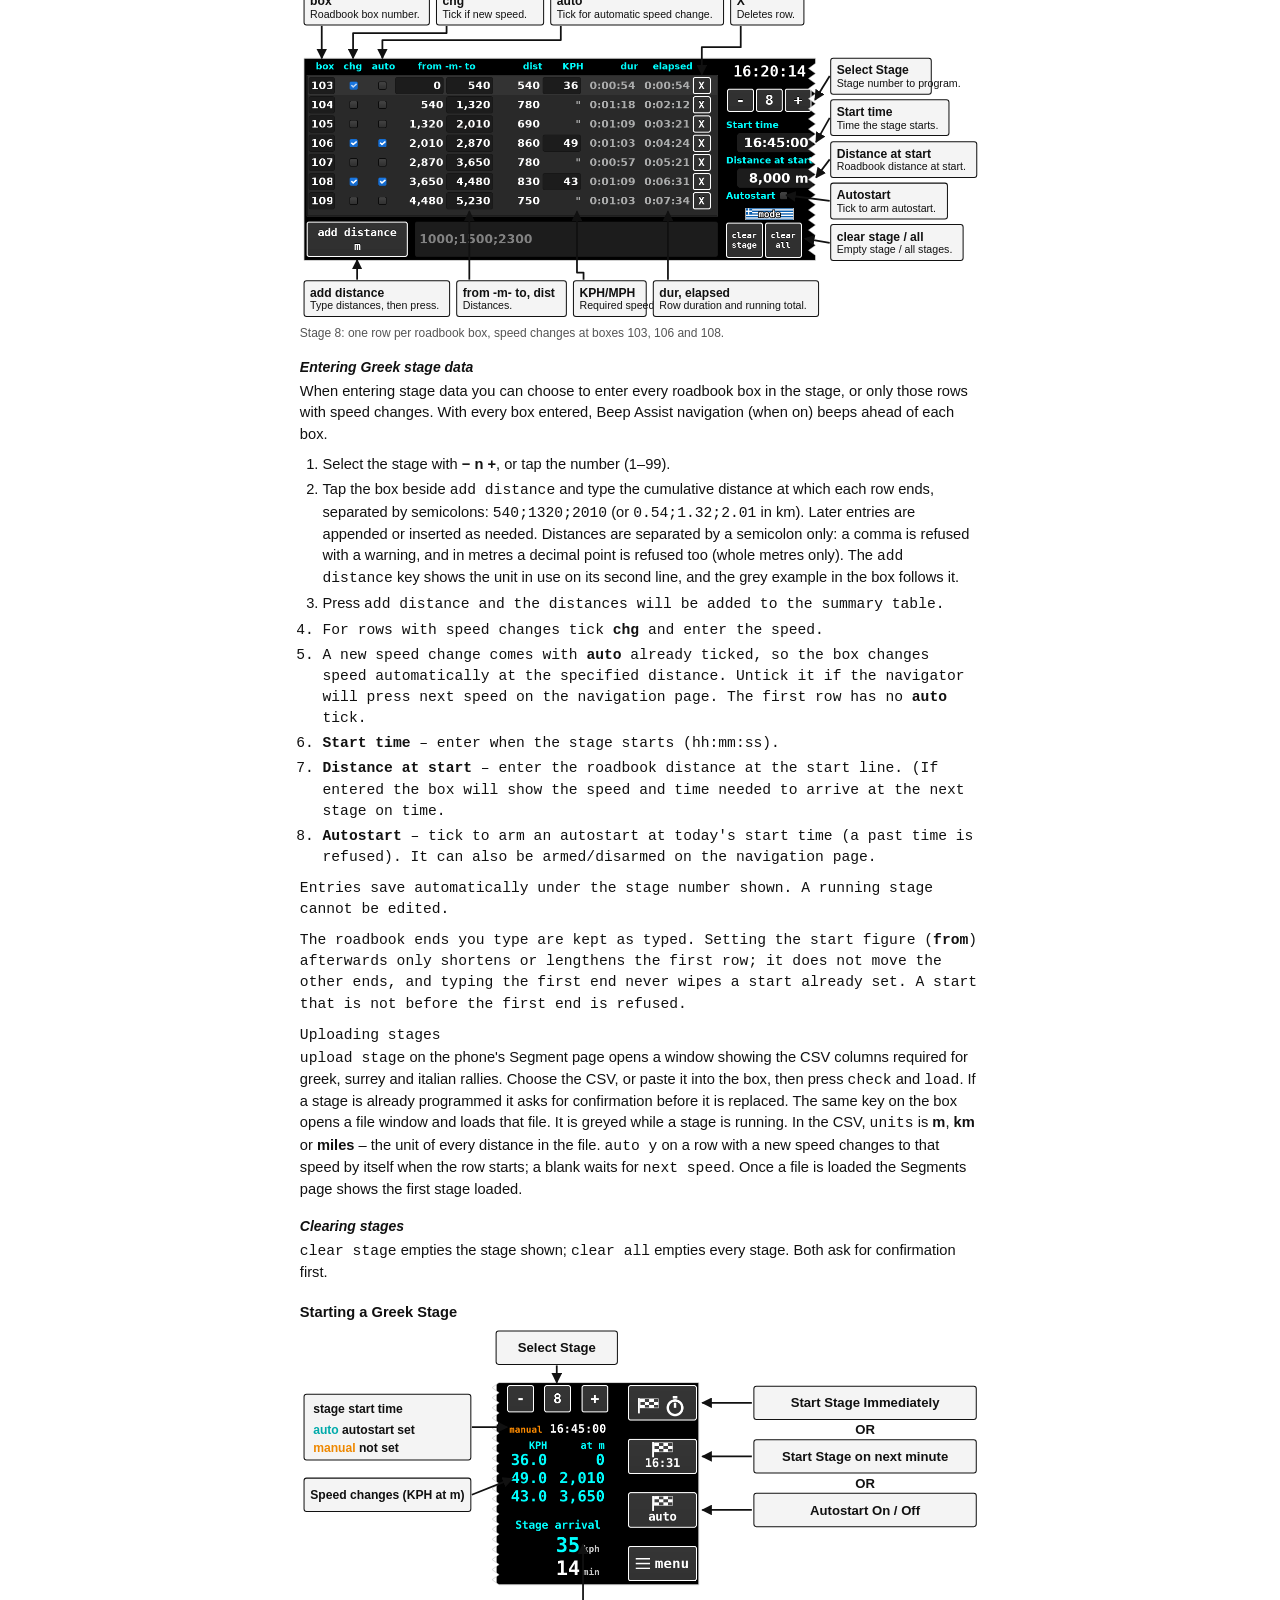
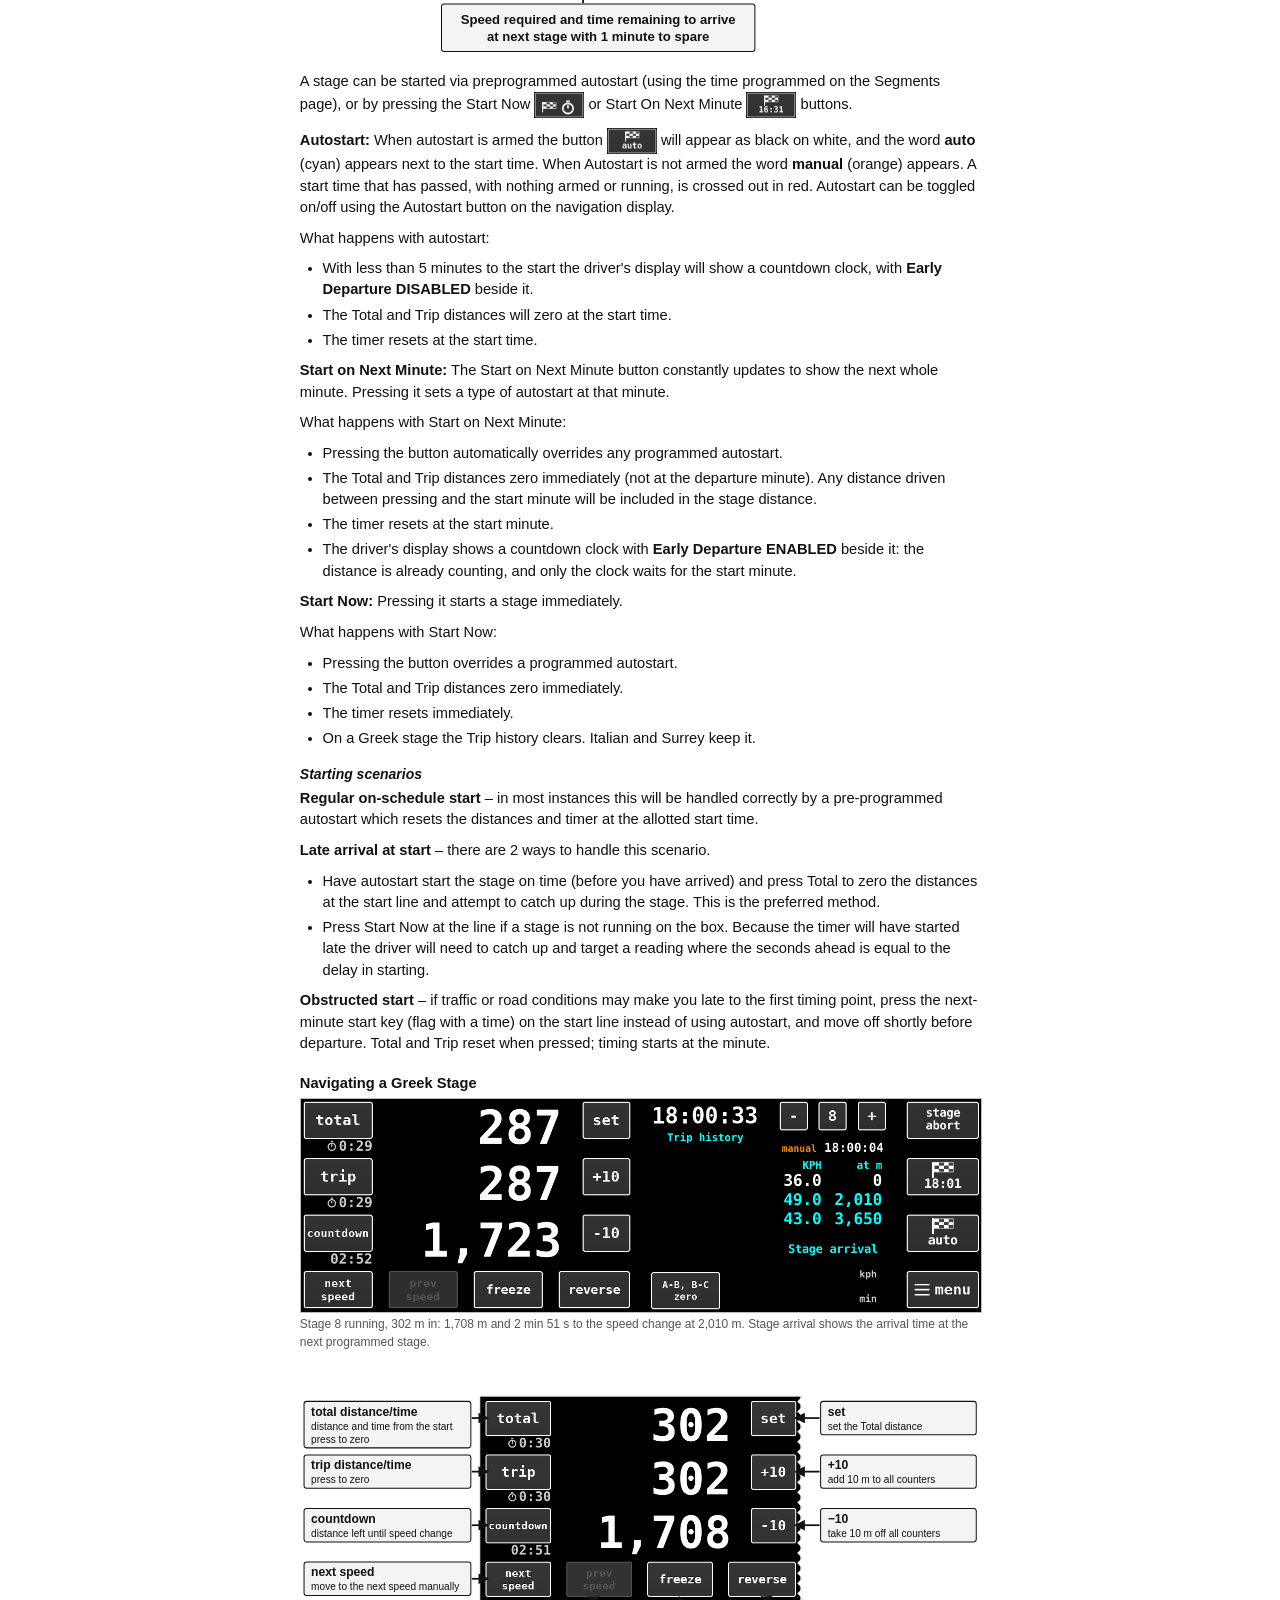
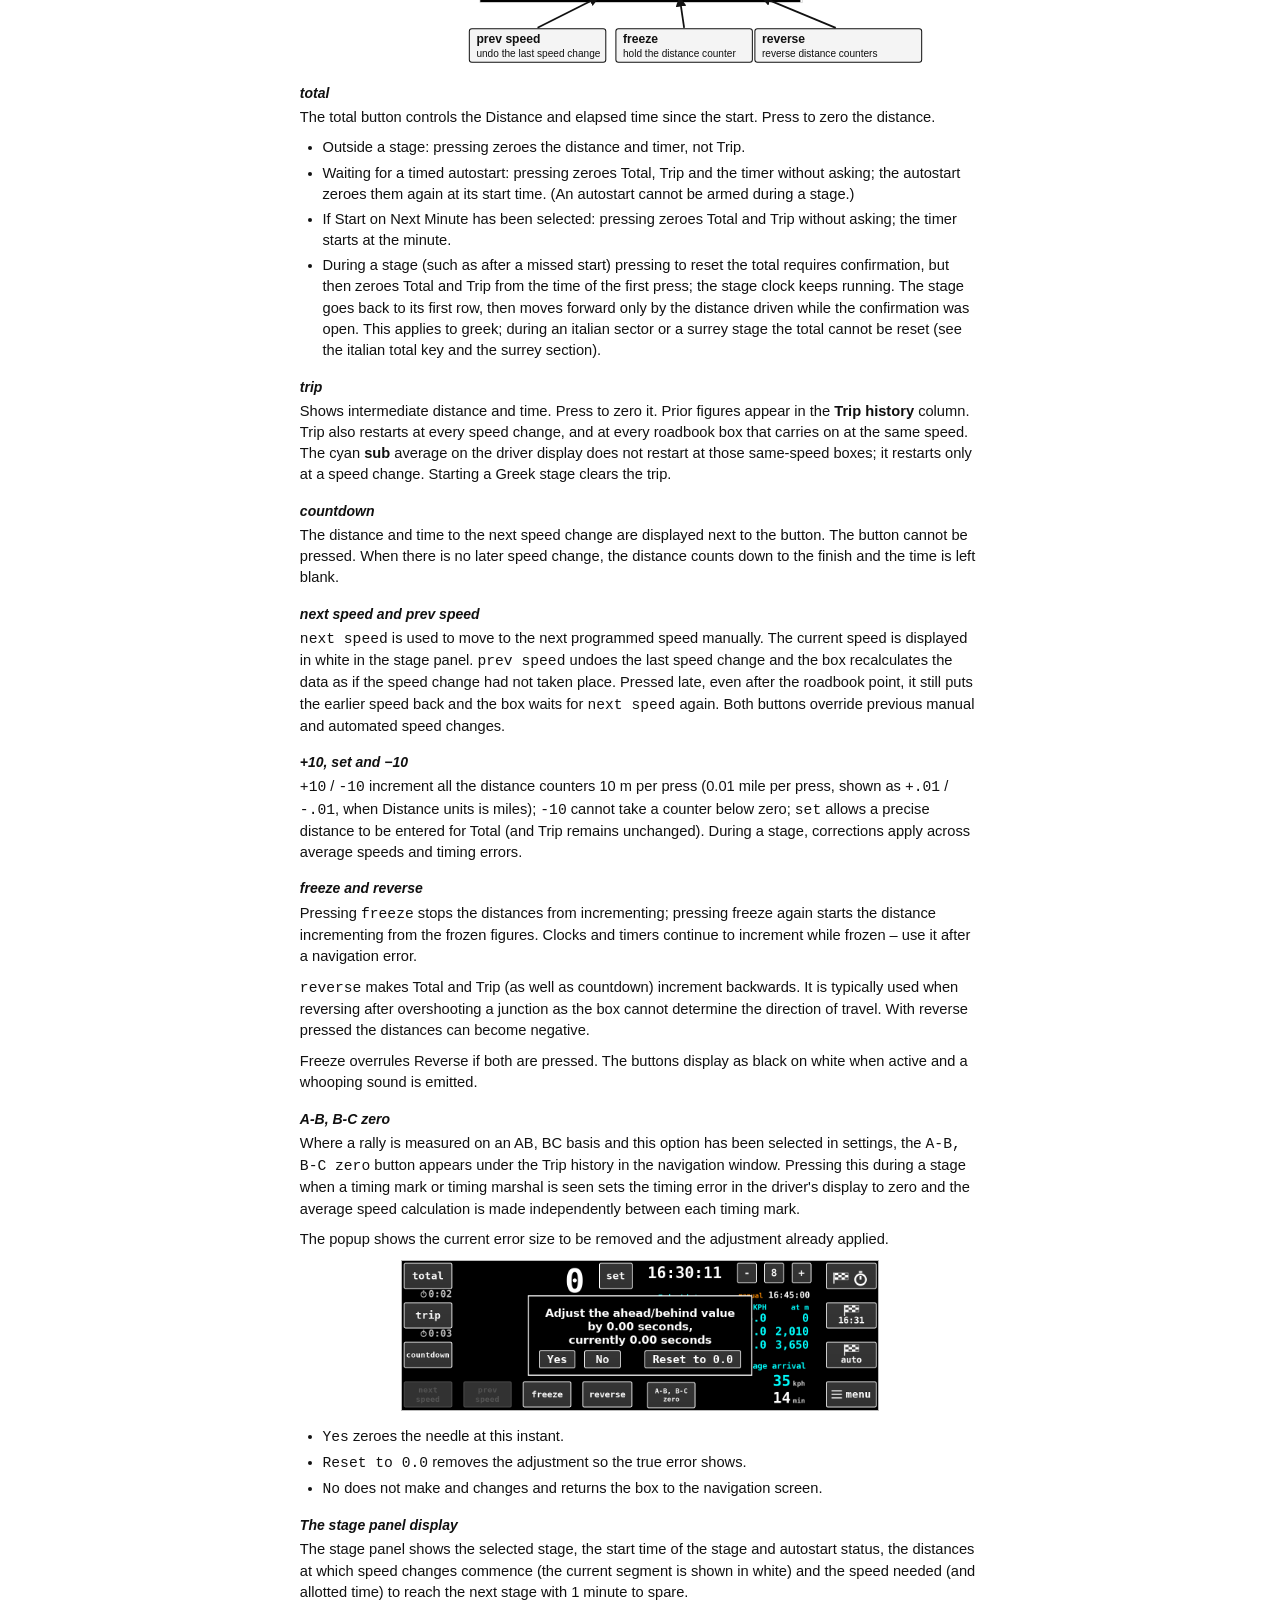
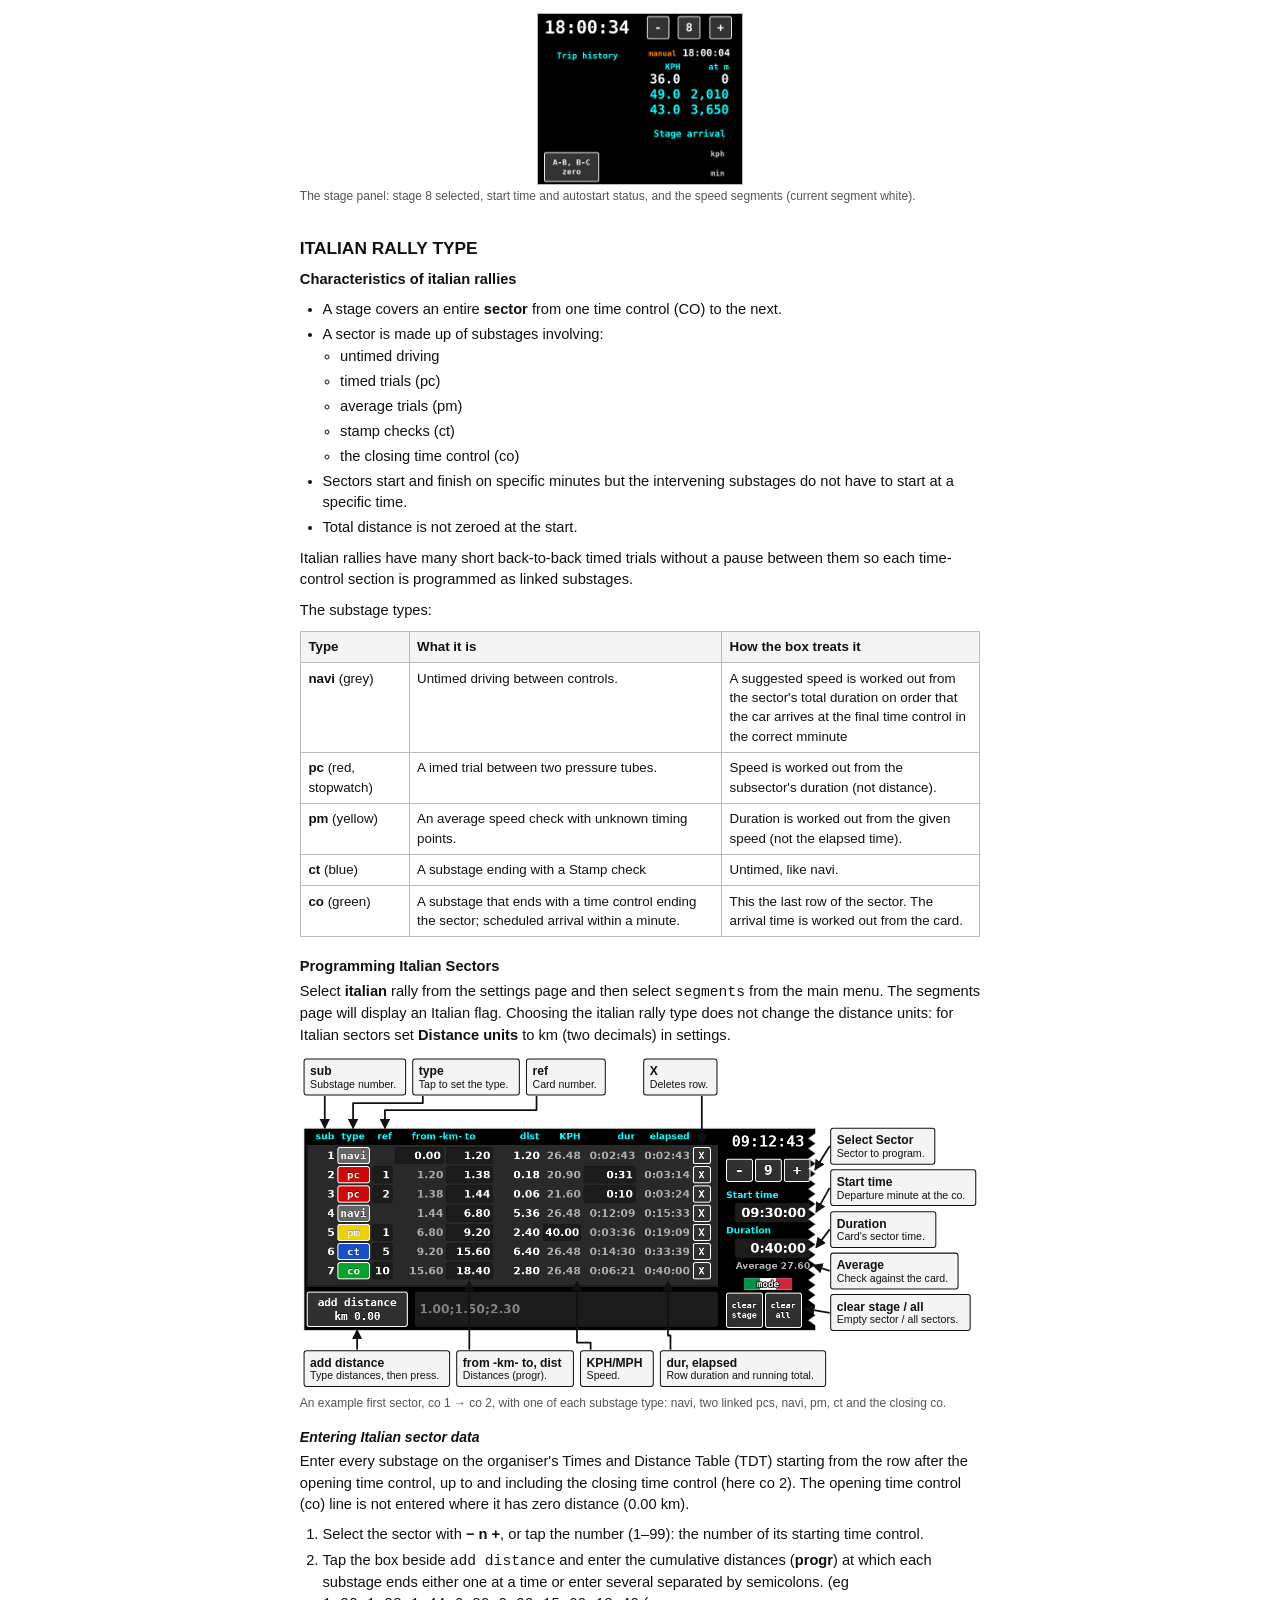
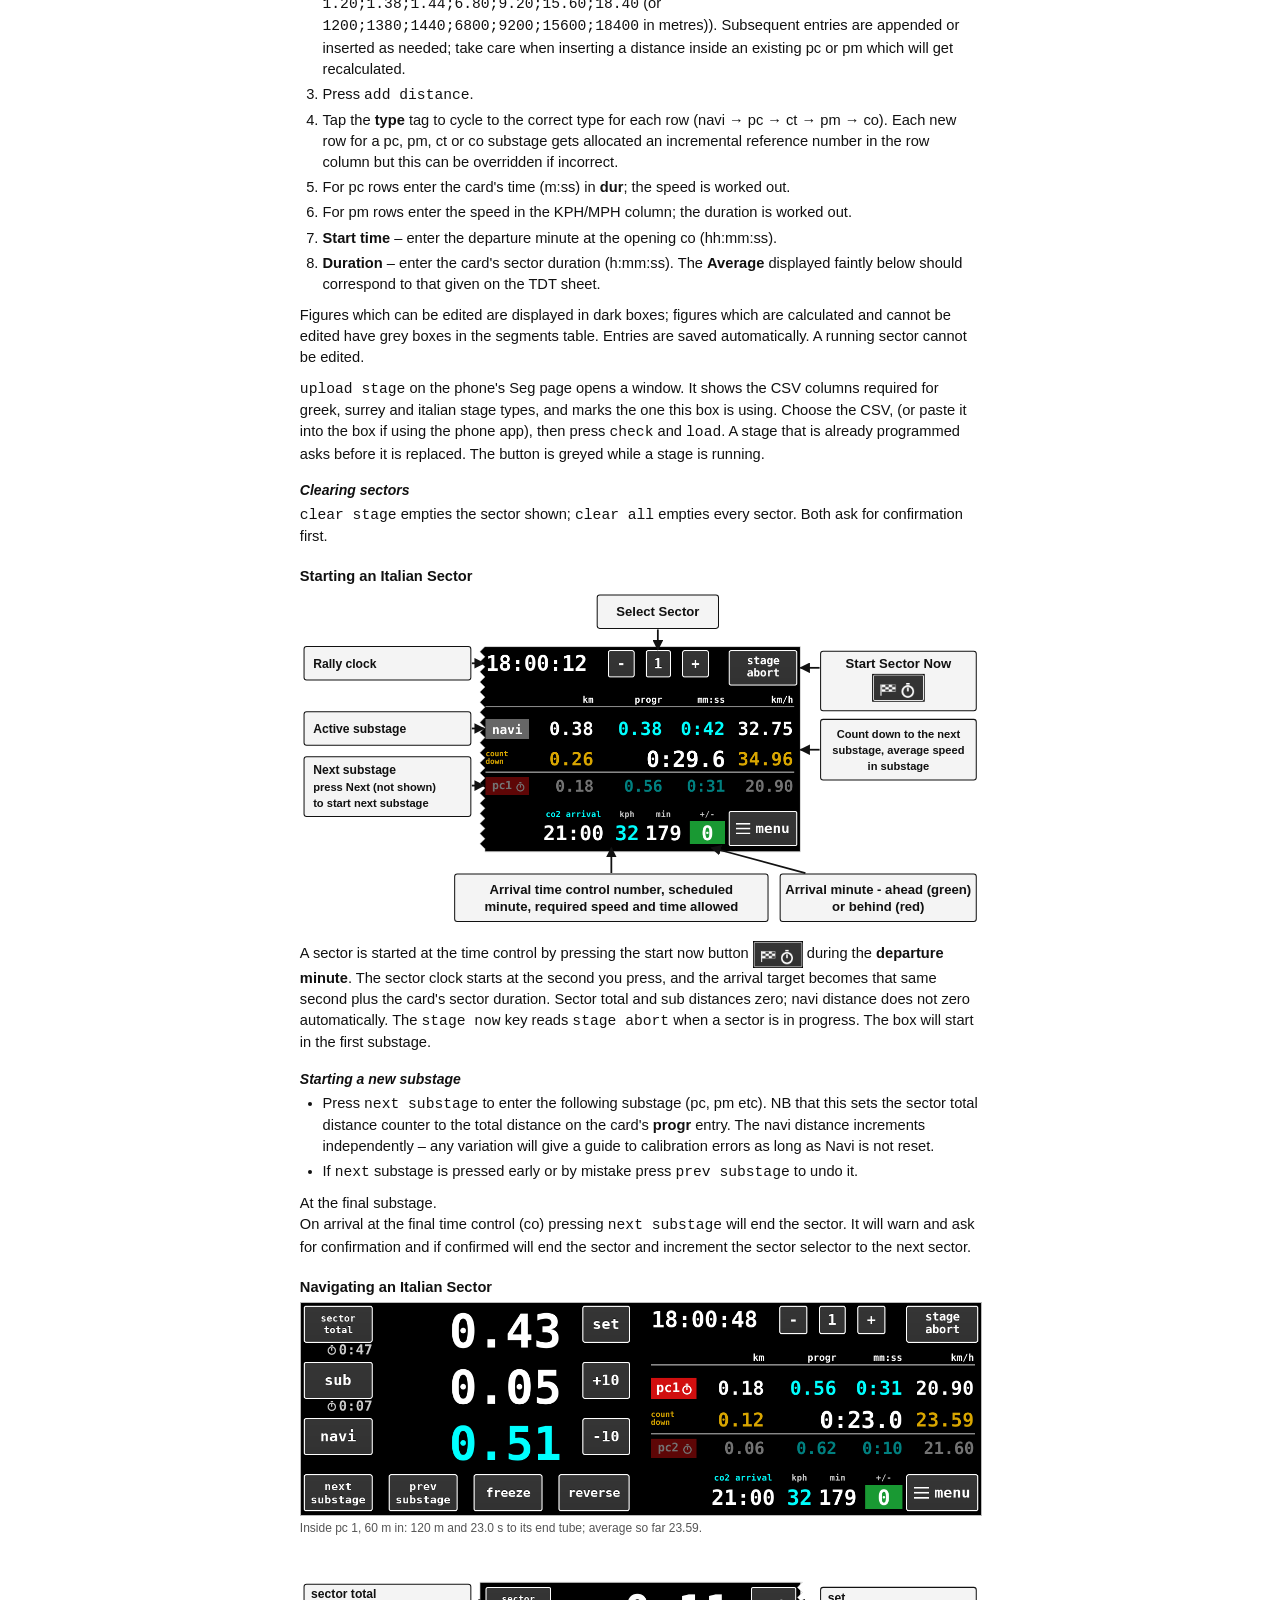
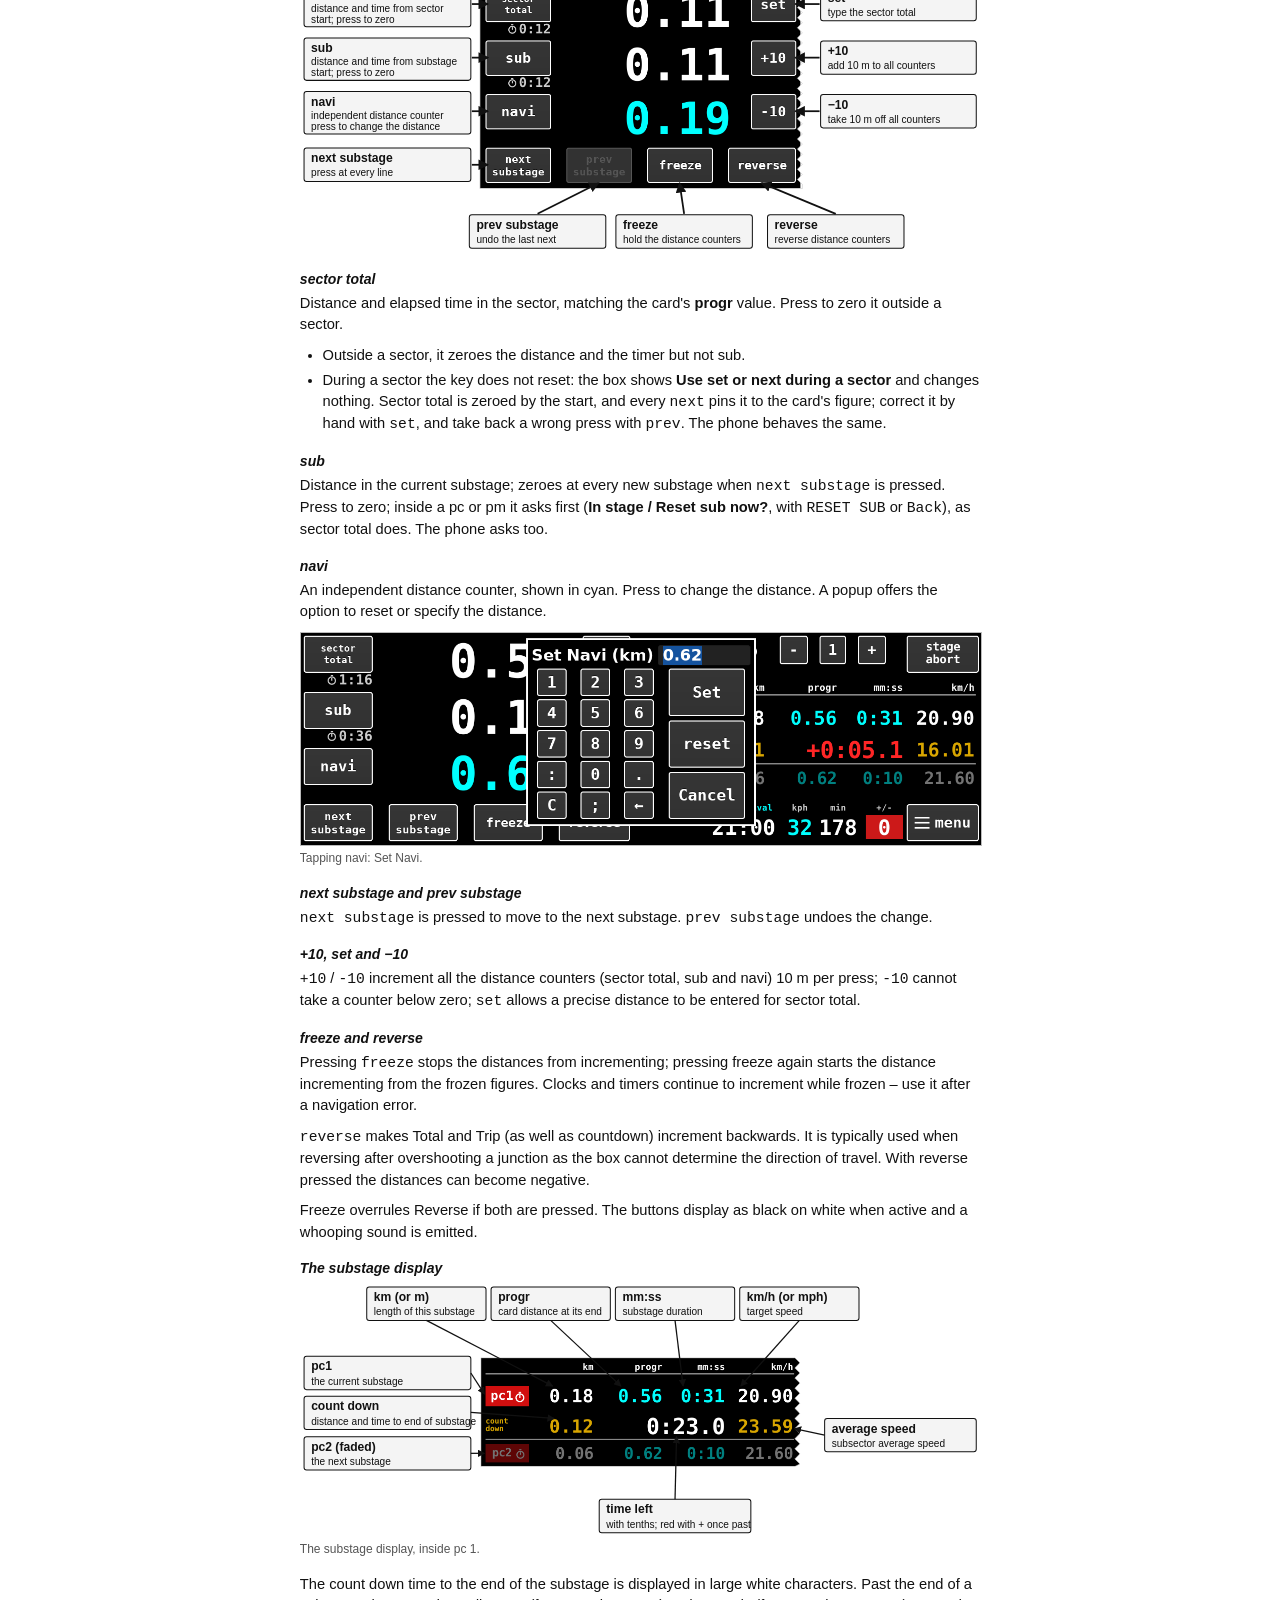
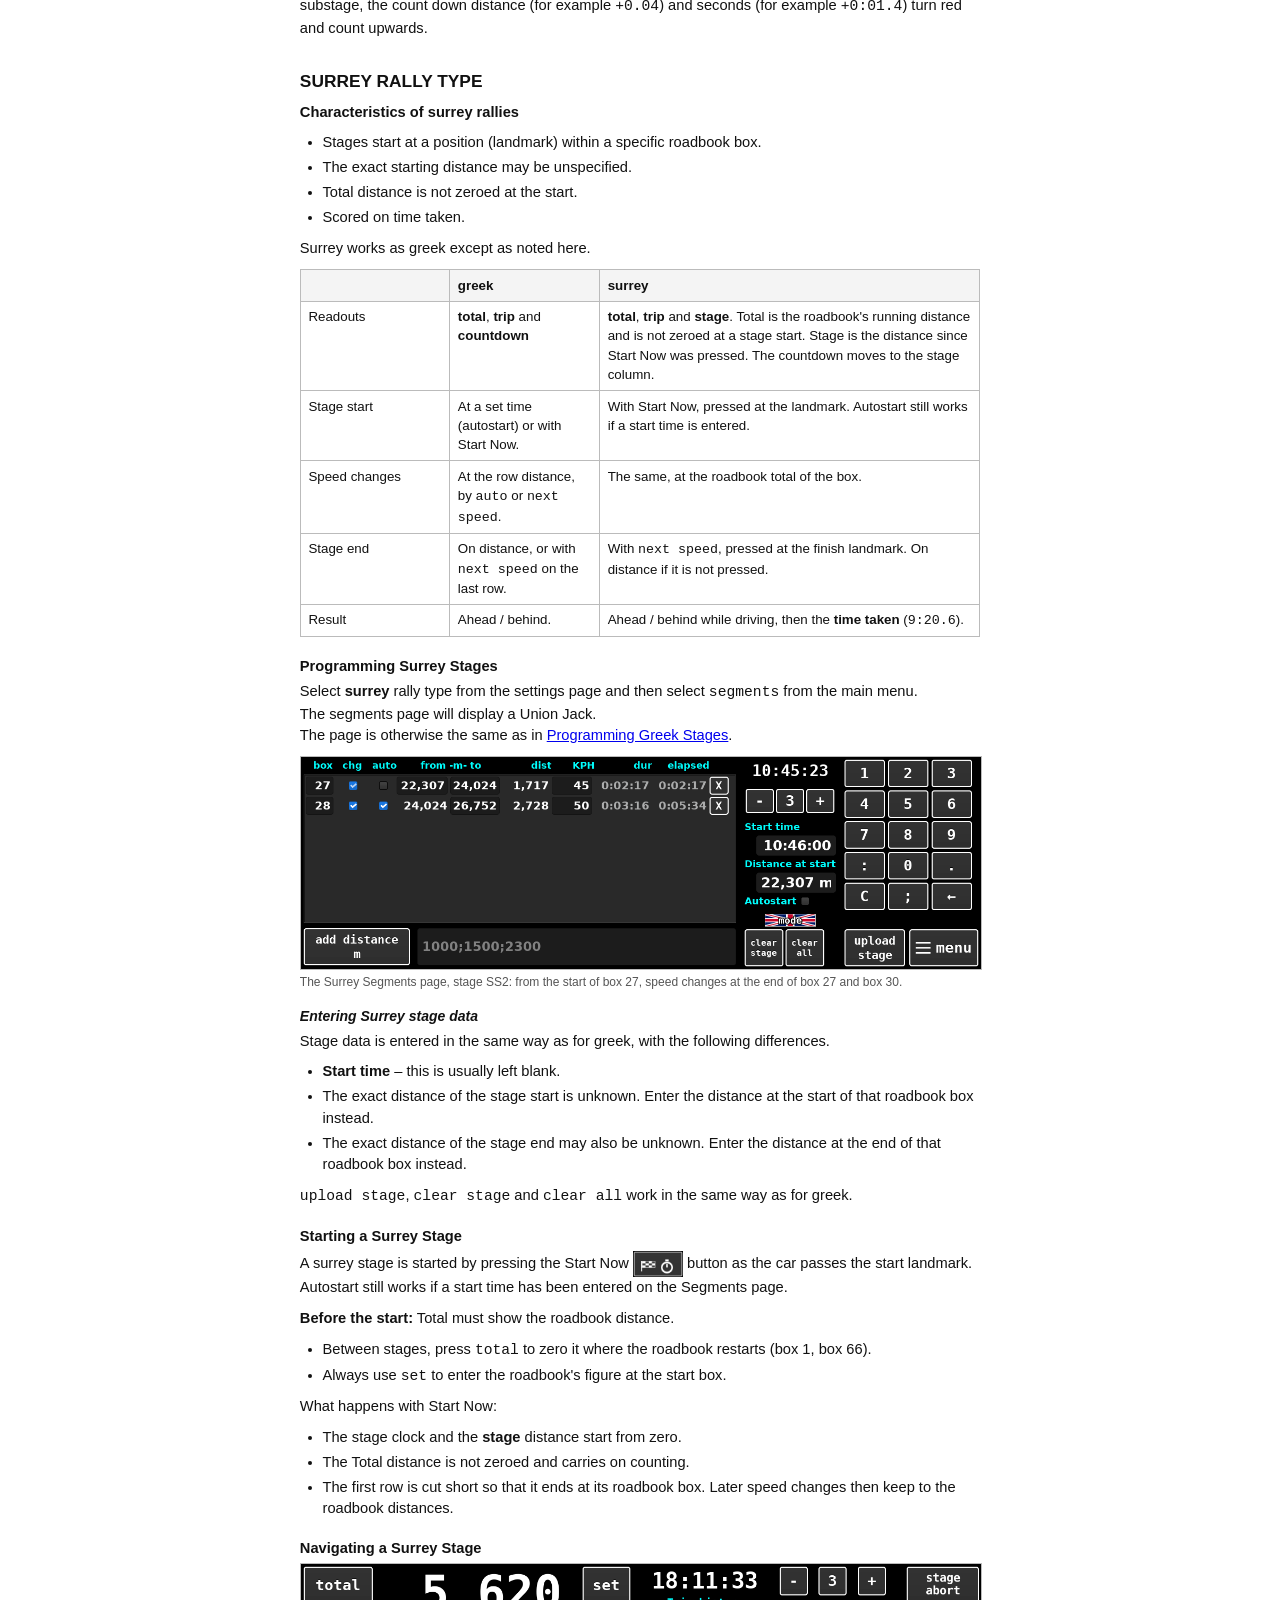
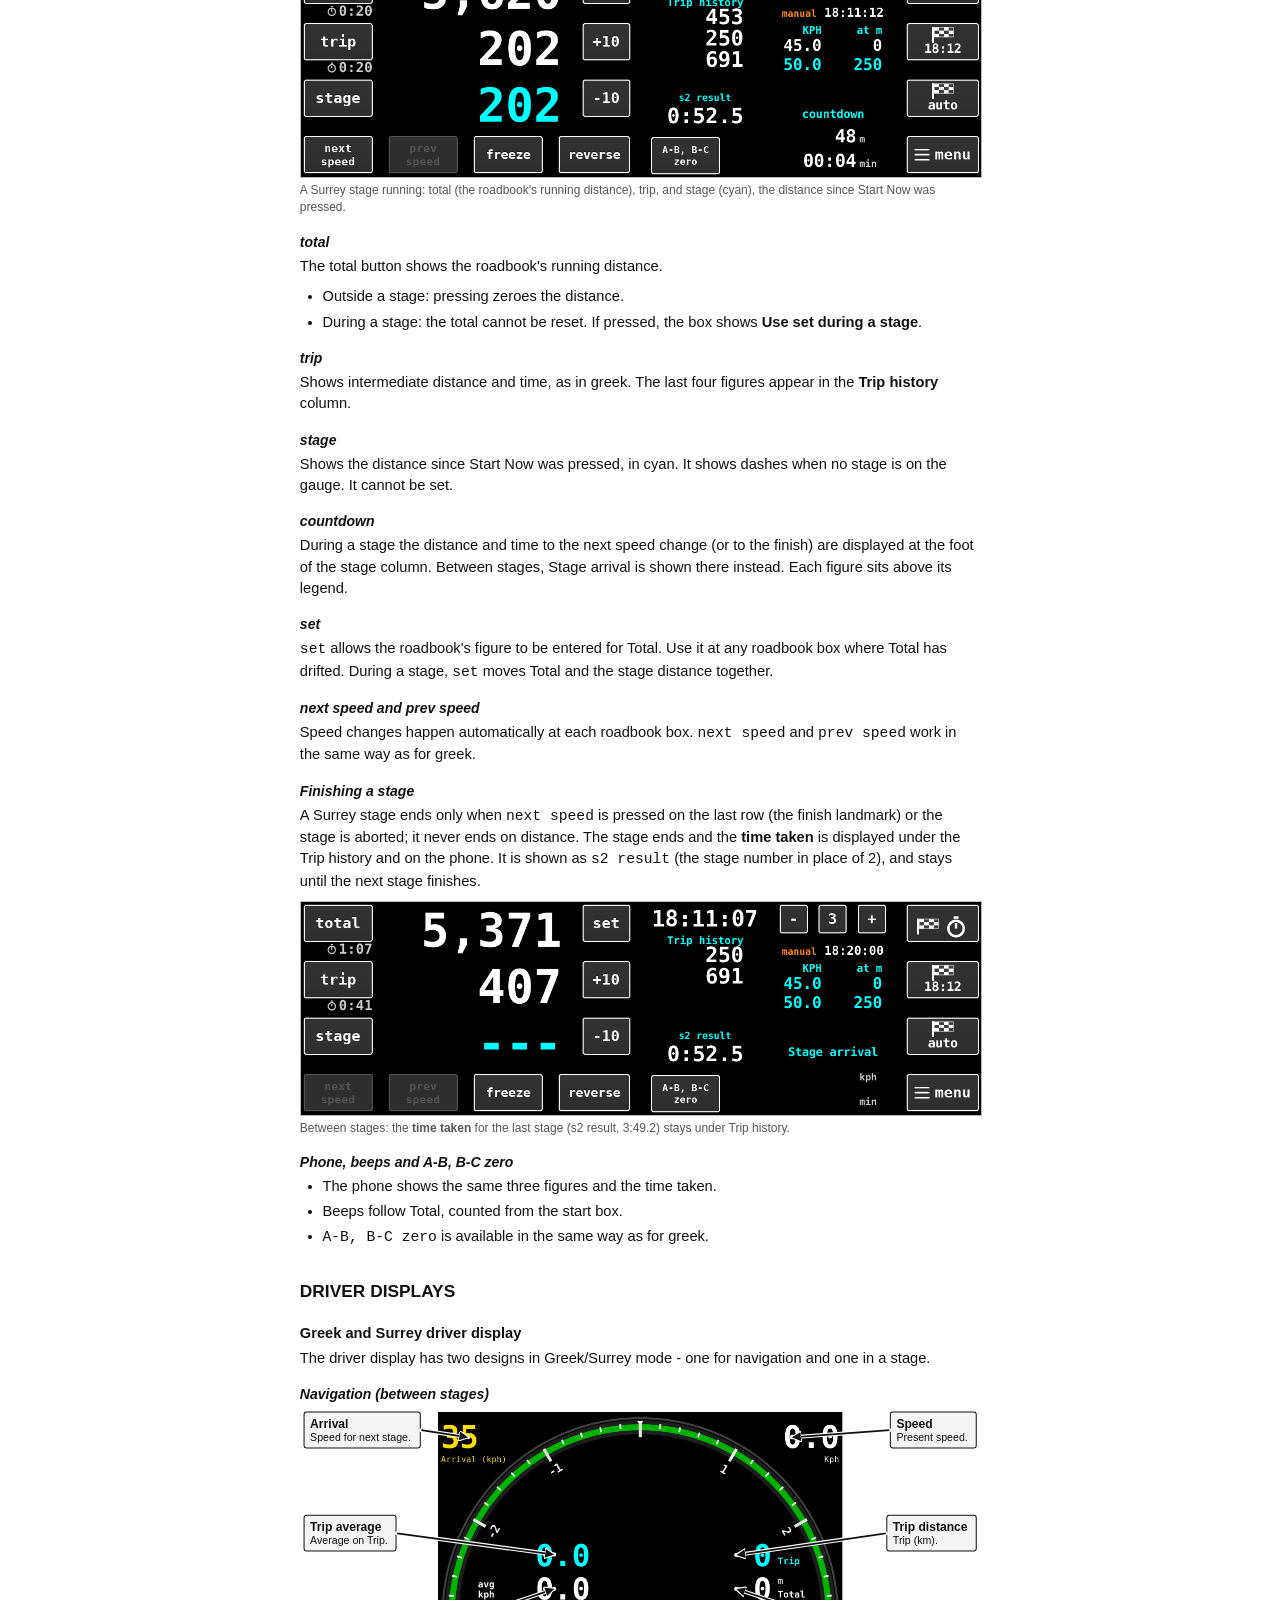
==== commit 828ffcfe: "Redrive review 2026-11-15: stage programming, km/miles keeps the figures, phone matches the box (RB-" ====
--- a/docs/manual.html
+++ b/docs/manual.html
@@ -114,18 +114,18 @@
 <div class="toc3"><a href="#surrey-programming">Programming Surrey Stages</a><span class="dots"></span><span class="pn">17</span></div>
 <div class="toc3"><a href="#surrey-starting">Starting a Surrey Stage</a><span class="dots"></span><span class="pn">18</span></div>
 <div class="toc3"><a href="#surrey-navigation">Navigating a Surrey Stage</a><span class="dots"></span><span class="pn">18</span></div>
-<div class="toc2"><a href="#driver-displays">Driver displays</a><span class="dots"></span><span class="pn">19</span></div>
-<div class="toc3"><a href="#driver-zero">Greek and Surrey driver display</a><span class="dots"></span><span class="pn">19</span></div>
-<div class="toc3"><a href="#italian-driver">Italian driver display</a><span class="dots"></span><span class="pn">21</span></div>
-<div class="toc2"><a href="#single">Single-display mode</a><span class="dots"></span><span class="pn">22</span></div>
-<div class="toc2"><a href="#phone-app">The phone app</a><span class="dots"></span><span class="pn">23</span></div>
-<div class="toc2"><a href="#beep-assist">Beep assist</a><span class="dots"></span><span class="pn">26</span></div>
-<div class="toc2"><a href="#adjusting-settings">Setting rally configurations</a><span class="dots"></span><span class="pn">27</span></div>
-<div class="toc3"><a href="#datetime">DATE / TIME</a><span class="dots"></span><span class="pn">27</span></div>
-<div class="toc3"><a href="#calibration">CALIBRATION</a><span class="dots"></span><span class="pn">28</span></div>
-<div class="toc3"><a href="#settings">SETTINGS</a><span class="dots"></span><span class="pn">29</span></div>
-<div class="toc3"><a href="#setup">SETUP</a><span class="dots"></span><span class="pn">31</span></div>
-<div class="toc2"><a href="#manual-index">Index</a><span class="dots"></span><span class="pn">32</span></div>
+<div class="toc2"><a href="#driver-displays">Driver displays</a><span class="dots"></span><span class="pn">20</span></div>
+<div class="toc3"><a href="#driver-zero">Greek and Surrey driver display</a><span class="dots"></span><span class="pn">20</span></div>
+<div class="toc3"><a href="#italian-driver">Italian driver display</a><span class="dots"></span><span class="pn">22</span></div>
+<div class="toc2"><a href="#single">Single-display mode</a><span class="dots"></span><span class="pn">23</span></div>
+<div class="toc2"><a href="#phone-app">The phone app</a><span class="dots"></span><span class="pn">24</span></div>
+<div class="toc2"><a href="#beep-assist">Beep assist</a><span class="dots"></span><span class="pn">28</span></div>
+<div class="toc2"><a href="#adjusting-settings">Setting rally configurations</a><span class="dots"></span><span class="pn">29</span></div>
+<div class="toc3"><a href="#datetime">DATE / TIME</a><span class="dots"></span><span class="pn">29</span></div>
+<div class="toc3"><a href="#calibration">CALIBRATION</a><span class="dots"></span><span class="pn">30</span></div>
+<div class="toc3"><a href="#settings">SETTINGS</a><span class="dots"></span><span class="pn">31</span></div>
+<div class="toc3"><a href="#setup">SETUP</a><span class="dots"></span><span class="pn">33</span></div>
+<div class="toc2"><a href="#manual-index">Index</a><span class="dots"></span><span class="pn">34</span></div>
 </div>
 <!--TOC-END-->
 
@@ -294,11 +294,14 @@
 <li>Select the stage with <b>&minus; n +</b>, or tap the number (1&ndash;99).</li>
 <li>Tap the box beside <code>add distance</code> and type the cumulative distance at which each
 row ends, separated by semicolons: <code>540;1320;2010</code> (or <code>0.54;1.32;2.01</code> in
-km). Later entries are appended or inserted as needed.</li>
+km). Later entries are appended or inserted as needed. Distances are separated by a semicolon only:
+a comma is refused with a warning, and in metres a decimal point is refused too (whole metres only). The
+<code>add distance</code> key shows the unit in use on its second line, and the grey example in the box follows it.</li>
 <li>Press <code>add distance and the distances will be added to the summary table.</li>
 <li>For rows with speed changes tick <b>chg</b> and enter the speed.</li>
-<li>Tick <b>auto</b> for the box to change speed automatically at the specified distance. If
-unticked, the navigator must press <code>next speed</code> on the navigation page.</li>
+<li>A new speed change comes with <b>auto</b> already ticked, so the box changes speed automatically at the
+specified distance. Untick it if the navigator will press <code>next speed</code> on the navigation page.
+The first row has no <b>auto</b> tick.</li>
 <li><b>Start time</b> &ndash; enter when the stage starts (hh:mm:ss).</li>
 <li><b>Distance at start</b> &ndash; enter the roadbook distance at the start line. (If entered the box will show the speed and time needed to arrive at the next stage on time.   
 </li>
@@ -306,12 +309,18 @@
 refused). It can also be armed/disarmed  on the navigation page.</li>
 </ol>
 <p>Entries save automatically under the stage number shown. A running stage cannot be edited.</p>
+<p>The roadbook ends you type are kept as typed. Setting the start figure (<b>from</b>) afterwards only shortens or
+lengthens the first row; it does not move the other ends, and typing the first end never wipes a start already set.
+A start that is not before the first end is refused.</p>
 
 <p>Uploading stages<br>
 upload stage</code> on the phone's Segment page opens a window showing   the CSV columns required for
 greek, surrey and italian rallies.         Choose the CSV, or paste it into the box, then
 press <code>check</code> and <code>load</code>. If a stage  is already programmed it asks for confirmation before it
-is replaced. The same key on the box opens a file window and loads that file. It is greyed while a stage is running.</p>
+is replaced. The same key on the box opens a file window and loads that file. It is greyed while a stage is running.
+In the CSV, <code>units</code> is <b>m</b>, <b>km</b> or <b>miles</b> &ndash; the unit of every distance in the file.
+<code>auto y</code> on a row with a new speed changes to that speed by itself when the row starts; a blank waits for
+<code>next speed</code>. Once a file is loaded the Segments page shows the first stage loaded.</p>
 
 <h4>Clearing stages</h4>
 <p><code>clear stage</code> empties the stage shown; <code>clear all</code> empties every stage.
@@ -522,7 +531,8 @@
 
 <h4>next speed and prev speed</h4>
 <p><code>next speed</code> is used to move to the next programmed speed manually. The current speed is displayed in white in the stage panel. <code>prev speed</code> undoes
-the last speed change and the box recalculates the data as if the speed change had not taken place. Both  buttons      override previous manual and automated speed changes.</p>
+the last speed change and the box recalculates the data as if the speed change had not taken place. Pressed late, even after
+the roadbook point, it still puts the earlier speed back and the box waits for <code>next speed</code> again. Both  buttons      override previous manual and automated speed changes.</p>
 
 <h4>+10, set and &minus;10</h4>
 <p><code>+10</code> / <code>-10</code> increment all the distance counters           10 m per press (0.01 mile per press, shown as <code>+.01</code> / <code>-.01</code>, when Distance units is miles); <code>-10</code> cannot take a counter below zero; <code>set</code> allows a
@@ -980,72 +990,107 @@
 
 <table>
 <tr><th style="width: 22%"></th><th>greek</th><th>surrey</th></tr>
-<tr><td>Readouts</td><td><b>total</b> / <b>trip</b> / <b>countdown</b></td><td><b>total</b>, the roadbook's running distance, set by hand and not zeroed by a stage start /
-<b>trip</b> / <b>stage</b>, the distance since the <code>now</code> press. countdown moves to the stage column.</td></tr>
-<tr><td>Stage start</td><td>on a time (autostart) or <code>now</code></td><td><code>now</code>
-pressed at the landmark (autostart still works if a start time is entered)</td></tr>
-<tr><td>Speed changes</td><td>at the row distance, <code>auto</code> or <code>next</code></td><td>the
-same, at the roadbook total of the box</td></tr>
-<tr><td>Stage end</td><td>on distance, or <code>next</code> on the last row</td><td><code>next</code>
-pressed at the finish landmark; on distance if not pressed</td></tr>
-<tr><td>Result</td><td>ahead / behind</td><td>ahead / behind while driving, then <b>time taken</b>
-(<code>9:20.6</code>)</td></tr>
+<tr><td>Readouts</td><td><b>total</b>, <b>trip</b> and <b>countdown</b></td><td><b>total</b>, <b>trip</b> and <b>stage</b>.
+Total is the roadbook's running distance and is not zeroed at a stage start. Stage is the distance since Start Now was pressed.
+The countdown moves to the stage column.</td></tr>
+<tr><td>Stage start</td><td>At a set time (autostart) or with Start Now.</td><td>With Start Now, pressed at the
+landmark. Autostart still works if a start time is entered.</td></tr>
+<tr><td>Speed changes</td><td>At the row distance, by <code>auto</code> or <code>next speed</code>.</td><td>The
+same, at the roadbook total of the box.</td></tr>
+<tr><td>Stage end</td><td>On distance, or with <code>next speed</code> on the last row.</td><td>With <code>next speed</code>,
+pressed at the finish landmark. On distance if it is not pressed.</td></tr>
+<tr><td>Result</td><td>Ahead / behind.</td><td>Ahead / behind while driving, then the <b>time taken</b>
+(<code>9:20.6</code>).</td></tr>
 </table>
 
 <h3 id="surrey-programming">Programming Surrey Stages</h3>
 
-<p>Select <b>surrey</b> rally from the settings page and then select <code>segments</code> from the
-main menu. The segments page will display a Union Jack and is otherwise as in
-<a href="#segments">Programming Greek Stages</a>.</p>
-
-<h4>Entering Surrey stage data</h4>
-<p>Entry is as per greek except that Start time is usually blank. The absolute distance of the stage start is
-unknown &ndash; enter the distance at the start of that box instead; the end distance may be unknown &ndash;
-enter the distance at the end of the box instead.</p>
+<p>Select <b>surrey</b> rally type from the settings page and then select <code>segments</code> from the
+main menu. <br>
+The segments page will display a Union Jack. <br>
+The page is otherwise the same as in <a href="#segments">Programming Greek Stages</a>.</p>
 
 <figure class="screen">
   <img src="manual-images/surrey-segments.png" alt="The surrey segments page">
   <figcaption>The Surrey Segments page, stage SS2: from the start of box 27, speed changes at the end of box 27 and box 30.</figcaption>
 </figure>
 
-<p><code>upload stage</code>, <code>clear stage</code> and <code>clear all</code> work as in greek.</p>
+<h4>Entering Surrey stage data</h4>
+<p>Stage data is entered in the same way as for greek, with the following differences.</p>
+<ul>
+<li><b>Start time</b> &ndash; this is usually left blank.</li>
+<li>The exact distance of the stage start is unknown. Enter the distance at the start of that roadbook box instead.</li>
+<li>The exact distance of the stage end may also be unknown. Enter the distance at the end of that roadbook box instead.</li>
+</ul>
+
+<p><code>upload stage</code>, <code>clear stage</code> and <code>clear all</code> work in the same way as for greek.</p>
 
 <h3 id="surrey-starting">Starting a Surrey Stage</h3>
 
-<p>A surrey stage is started with <code>now</code> (Start Now) as the car passes the start landmark.
-Autostart still works if a start time is entered.</p>
-
-<h4>Driving a stage</h4>
-<p>Set <b>total</b> to the roadbook's figure at each box if it has drifted (<code>set</code>), and
-always at the start box; between stages, press <code>total</code> to zero it where the roadbook restarts
-(box 1, box 66). Press <code>now</code> as the car passes the start landmark: the stage clock and
-<b>stage</b> start from zero, total carries on, and row 1 is cut short to end at its box so later speed
-changes keep to the roadbook. While a stage is running, <code>set</code> moves total and the stage distance
-together, and the <code>total</code> key does not reset: the box shows <b>Use set during a stage</b>. Speed changes then happen by themselves at each
-box (<code>next</code> and <code>prev</code> work as in greek). At the finish landmark press <code>next</code>
-on the last row: the stage ends and the <b>time taken</b> stays under Trip history and on the phone.</p>
+<p>A surrey stage is started by pressing the Start Now <img src="manual-images/key-start-now.png" alt="Start Now key" style="height: 1.8em; vertical-align: middle"> button as the car passes the start landmark.
+Autostart still works if a start time has been entered on the Segments page.</p>
+
+<p><b>Before the start:</b> Total must show the roadbook distance.</p>
+<ul>
+<li>Between stages, press <code>total</code> to zero it where the roadbook restarts (box 1, box 66).</li>
+<li>Always use <code>set</code> to enter the roadbook's figure at the start box.</li>
+</ul>
+
+<p>What happens with Start Now:</p>
+<ul>
+<li>The stage clock and the <b>stage</b> distance start from zero.</li>
+<li>The Total distance is not zeroed and carries on counting.</li>
+<li>The first row is cut short so that it ends at its roadbook box. Later speed changes then keep to the roadbook distances.</li>
+</ul>
 
 <h3 id="surrey-navigation">Navigating a Surrey Stage</h3>
 
-<h4>The navigation page</h4>
 <figure class="screen">
   <img src="manual-images/surrey-nav.png" alt="The surrey navigation page with a stage running">
-  <figcaption>A Surrey stage running: total (the roadbook's running distance), trip, and stage (cyan), the distance since the <code>now</code> press.</figcaption>
-</figure>
-<p>Rows: <code>total</code> (the roadbook's running distance; <code>set</code> pins it, and outside a
-stage the <code>total</code> key zeroes it) / <code>trip</code> /
-<code>stage</code> (cyan, the distance since the <code>now</code> press; dashes when no stage is on
-the gauge; it cannot be set). During a stage,
-<b>countdown</b> (metres and minutes to the next speed change or finish) sits at the foot of the
-stage column; between stages Stage arrival shows there. Under the Trip history (last four),
-<b>time taken</b> (shown as ss and the stage number) for the last stage stays until the next one
-finishes. The phone shows the same three figures and time taken. Beeps follow total, counted from the start box. The countdown and Stage
-arrival figures each sit above their legend. A-B, B-C zero is available as in greek.</p>
+  <figcaption>A Surrey stage running: total (the roadbook's running distance), trip, and stage (cyan), the distance since Start Now was pressed.</figcaption>
+</figure>
+
+<h4>total</h4>
+<p>The total button shows the roadbook's running distance.</p>
+<ul>
+<li>Outside a stage: pressing zeroes the distance.</li>
+<li>During a stage: the total cannot be reset. If pressed, the box shows <b>Use set during a stage</b>.</li>
+</ul>
+
+<h4>trip</h4>
+<p>Shows intermediate distance and time, as in greek. The last four figures appear in the <b>Trip history</b> column.</p>
+
+<h4>stage</h4>
+<p>Shows the distance since Start Now was pressed, in cyan. It shows dashes when no stage is on the gauge. It cannot be set.</p>
+
+<h4>countdown</h4>
+<p>During a stage the distance and time to the next speed change (or to the finish) are displayed at the foot of the stage
+column. Between stages, Stage arrival is shown there instead. Each figure sits above its legend.</p>
+
+<h4>set</h4>
+<p><code>set</code> allows the roadbook's figure to be entered for Total. Use it at any roadbook box where Total has drifted.
+During a stage, <code>set</code> moves Total and the stage distance together.</p>
+
+<h4>next speed and prev speed</h4>
+<p>Speed changes happen automatically at each roadbook box. <code>next speed</code> and <code>prev speed</code> work in
+the same way as for greek.</p>
+
+<h4>Finishing a stage</h4>
+<p>A Surrey stage ends only when <code>next speed</code> is pressed on the last row (the finish landmark) or the stage is aborted; it never ends
+on distance. The stage ends and the <b>time taken</b> is displayed
+under the Trip history and on the phone. It is shown as <code>s2 result</code> (the stage number in place of 2), and stays until the next stage finishes.</p>
 
 <figure class="screen">
   <img src="manual-images/surrey-nav-idle.png" alt="The surrey navigation page between stages">
-  <figcaption>Between stages: the <b>time taken</b> for the last stage (ss2, 3:49.2) stays under Trip history.</figcaption>
-</figure>
+  <figcaption>Between stages: the <b>time taken</b> for the last stage (s2 result, 3:49.2) stays under Trip history.</figcaption>
+</figure>
+
+<h4>Phone, beeps and A-B, B-C zero</h4>
+<ul>
+<li>The phone shows the same three figures and the time taken.</li>
+<li>Beeps follow Total, counted from the start box.</li>
+<li><code>A-B, B-C zero</code> is available in the same way as for greek.</li>
+</ul>
 
 </section>
 
@@ -1361,13 +1406,17 @@
   <img src="manual-images/single-display.png" alt="The single-display page">
 </figure>
 
-<p>With <b>Force single display</b> on, the driver's gauge shares the co-pilot screen. Keys work as
-on the navigation page. Left: Total / Trip / countdown (or navi); beside them, in this order,
-<code>set</code>, <code>+10</code> and <code>-10</code>; along the foot: <code>next speed</code>,
-<code>prev speed</code>, <code>freeze</code> and <code>reverse</code>. There is no
-<code>A-B, B-C zero</code> key in single-display mode. Middle: rally clock and <b>&minus; 1 +</b> stage selector above the
-gauge; right: the three flag keys and <code>menu</code>. No Trip history or stage table; other pages
-are reached through <code>menu</code>. A pending start's countdown shows over the gauge.</p>
+<p>With <b>Force single display</b> switched on, the driver's gauge shares the co-pilot screen. The keys
+work in the same way as on the navigation page.</p>
+<ul>
+<li>Left: Total, Trip and countdown (or navi). Beside them are <code>set</code>, <code>+10</code> and
+<code>-10</code>, in that order.</li>
+<li>Along the foot: <code>next speed</code>, <code>prev speed</code>, <code>freeze</code> and <code>reverse</code>.</li>
+<li>Middle: the rally clock and the <b>&minus; 1 +</b> stage selector, above the gauge.</li>
+<li>Right: the three flag keys and <code>menu</code>.</li>
+</ul>
+<p>There is no <code>A-B, B-C zero</code> key in single-display mode, and no Trip history or stage table.
+Other pages are reached through <code>menu</code>. When a start is pending its countdown is shown over the gauge.</p>
 
 </section>
 
@@ -1378,6 +1427,8 @@
 <p>The phone app works within a phone browser window if the box and phone are on the same network. The box or a phone can be set as the hub. The advantage of using the box as the hub is that multiple devices can be used as displays and it has proven reliable in testing. The disadvantage is that connected phones lose their network connection. The advantage of using the phone as the hub is that it can continue to synch its clock and receive messages, however, multiple wireless screens cannot be attached and when using an iPhone the system will not reconnect automatically if the phone ever loses reception (which is frequent in remote parts).</p>
 
 <p>Connect the phone app to the box using the instructions on the settings page and navigate to the displayed browser address. The page will load more cleanly if the web page is saved to the home screen as this disables tabbed browsing. All box features are mirrored on the phone. In landscape views mirror the box display as closely as possible; in portrait the displays are redesigned to fit the screen.</p>
+
+<p>A question window that is open on the box (such as abort stage, or a reset) also appears on the phone, and either device can answer it.</p>
 
 <div class="phone-pair" style="break-inside: avoid; page-break-inside: avoid; margin-bottom: 6mm">
 <p style="margin: 0 0 2mm; page-break-after: avoid; break-after: avoid"><b>Navi</b></p>
@@ -1438,20 +1489,38 @@
 
 <h2 id="beep-assist">Beep assist</h2>
 
-<p>Beep Assist uses the segments <b>to</b> figures as the roadbook boxes; nothing more is entered.
-Switch it on in settings. Navigation double-beeps a set distance before each box. Timing single-beeps
-when the car should pass it, revealing distance errors from wheel spin, corner cutting or a skipping
-sensor. Beeps follow Total, so +10, -10 or set moves them all.</p>
-
-<ul>
-<li><b>Beep navigation</b> &ndash; off/on. <b>Navigation advance</b>: metres before the box for the
-double beep (100 recommended).</li>
-<li><b>Beep timing</b> &ndash; off/on. <b>Timing advance</b>: seconds before the box time for the
-single beep (0 recommended).</li>
-</ul>
-<div class="note">In settings, Beep navigation, Beep timing and their advance figures are greyed
-while the rally type is italian; the choices are kept for greek. Beep Assist is for greek stages and is silent in italian. There, inside a pc, the
-box instead beeps the countdown to the end tube: the navigation double beep at 5 s, a single beep at 4, 3, 2 and 1, and a shorter beep on 0. The box speaker's countdown beeps sound about 0.1&nbsp;s early to cover the audio delay (an estimate, not yet measured on the Pi). The same countdown sounds on a navi row, to warn that next is due. Every row that is not a pc also beeps once at 100 m before its end.</div>
+<p>Beep Assist uses the <b>to</b> figures on the segments page as the roadbook boxes, so nothing more needs
+to be entered. It is switched on in settings.</p>
+
+<p><b>Beep navigation:</b> The box double-beeps a set distance before each roadbook box.</p>
+
+<p><b>Beep timing:</b> The box single-beeps at the time the car should pass each roadbook box. This reveals
+distance errors from wheel spin, corner cutting or a skipping sensor.</p>
+
+<p>Beeps follow Total, so pressing <code>+10</code>, <code>-10</code> or <code>set</code> moves them all.</p>
+
+<p>The settings are:</p>
+<ul>
+<li><b>Beep navigation</b> &ndash; off/on.</li>
+<li><b>Navigation advance</b> &ndash; the distance in metres before the box at which the double beep
+sounds (100 recommended).</li>
+<li><b>Beep timing</b> &ndash; off/on.</li>
+<li><b>Timing advance</b> &ndash; the number of seconds before the box time at which the single beep
+sounds (0 recommended).</li>
+</ul>
+<div class="note">Beep Assist is for greek stages and is silent in italian. In settings, Beep navigation,
+Beep timing and their advance figures are greyed while the rally type is italian, and the choices are kept
+for greek.
+<p>What happens in italian instead:</p>
+<ul>
+<li>Inside a pc the box beeps the countdown to the end tube: the navigation double beep at 5 s, a single
+beep at 4, 3, 2 and 1, and a shorter beep on 0. Pressing <code>next</code> up to 2 seconds before the 0 still sounds that
+beep for the row being left; pressed earlier, it is a plain skip with no beep.</li>
+<li>The same countdown sounds on a navi row, to warn that <code>next</code> is due.</li>
+<li>Every row that is not a pc also beeps once at 100 m before its end.</li>
+<li>The box speaker's countdown beeps sound about 0.1&nbsp;s early to cover the audio delay (an estimate,
+not yet measured on the Pi).</li>
+</ul></div>
 
 </section>
 
@@ -1466,27 +1535,31 @@
   <figcaption>The date / time page.</figcaption>
 </figure>
 
-<p><b>Rally time</b> (white) is the clock all stages are timed against; <b>Computer time</b> (cyan)
-is the Raspberry Pi's clock; <b>Phone time</b> is the linked phone's, or <code>no phone</code>.
-<b>Offset to computer</b> is how far rally time is ahead (+) or behind (&minus;), for example
-<code>+2.3</code>, or <code>-11:49.2</code> beyond a minute.</p>
+<p>The page shows the following.</p>
+<ul>
+<li><b>Rally time</b> (white) &ndash; the clock all stages are timed against.</li>
+<li><b>Computer time</b> (cyan) &ndash; the Raspberry Pi's clock.</li>
+<li><b>Phone time</b> &ndash; the linked phone's clock. It shows <code>no phone</code> when no phone is linked.</li>
+<li><b>Offset to computer</b> &ndash; how far rally time is ahead (+) or behind (&minus;), for example
+<code>+2.3</code>. Beyond a minute it is shown as <code>-11:49.2</code>.</li>
+</ul>
 
 <h4>Setting the rally clock</h4>
 
 <ul>
-<li><code>set rally to computer time</code> makes them equal.</li>
-<li>Type <code>hh:mm:ss</code> (or <code>hh:mm</code>, no tenths) in <b>Enter rally time</b> and press
-<code>set rally to entered time</code>. Today's date is used.</li>
-<li><code>set computer to phone time</code> sets the Pi's clock from the phone, leaving the rally
-clock as it is. Grey until a phone connects. It needs the Pi's usual password-free permission to
-set its clock; without it the box says <code>The computer clock could not be set</code> and nothing
-changes.</li>
+<li><code>set rally to computer time</code> &ndash; sets the rally clock equal to the computer clock.</li>
+<li><code>set rally to entered time</code> &ndash; type <code>hh:mm:ss</code> (or <code>hh:mm</code>; tenths
+cannot be entered) in <b>Enter rally time</b> and then press the button. Today's date is used.</li>
+<li><code>set computer to phone time</code> &ndash; sets the Pi's clock from the phone and leaves the rally
+clock as it is. The button is greyed until a phone connects. The Pi needs its usual password-free
+permission to set its clock. Without it the box shows <code>The computer clock could not be set</code> and
+nothing changes.</li>
 </ul>
 
 <h4>Trimming</h4>
 
-<p><code>-0.1</code> / <code>+0.1</code> trim the rally clock by a tenth of a second; hold to
-repeat. Saved at once.</p>
+<p><code>-0.1</code> and <code>+0.1</code> trim the rally clock by a tenth of a second per press. Hold the
+button to repeat. The change is saved immediately.</p>
 
 </section>
 
@@ -1502,25 +1575,27 @@
 <h4>Calibrating over a set distance</h4>
 
 <ol>
-<li>Press <code>zero counters</code> (or skip, to use the distance since the last Total reset).</li>
+<li>Press <code>zero counters</code>. (This step can be skipped, in which case the distance since the last
+Total reset is used.)</li>
 <li>Drive the measured distance (from 500 m to 100,000 m).</li>
-<li>Type the <b>actual</b> distance driven (not what the box shows) in Actual distance: in metres, or in miles when Distance units is set to miles.</li>
-<li>Choose the counter: <code>sensor 1</code> or <code>sensor 1&amp;2</code> (shown in white).</li>
+<li>Enter the <b>actual</b> distance driven (not the distance the box shows) in Actual distance. It is
+entered in metres, or in miles when Distance units is set to miles.</li>
+<li>Choose the counter, <code>sensor 1</code> or <code>sensor 1&amp;2</code>. The selected counter is shown in white.</li>
 <li>Press <code>save calibration</code>.</li>
 </ol>
 
 <p>The page shows the calculated distance, each sensor's count and the pulses per km in use. If the
-distance is out of range or nothing was counted, <code>save calibration</code> silently does
-nothing, so check the pulses per km figure has changed.</p>
+distance is out of range, or nothing was counted, pressing <code>save calibration</code> does nothing and
+no warning is given. Check that the pulses per km figure has changed.</p>
 
 <h4>Setting the pulses directly</h4>
 
-<p>If the figure is known, type it in <b>Reset to</b> and press <code>save pulses</code>; no
-driving needed. Zero or less is ignored.</p>
+<p>If the pulses per km figure is already known, type it in <b>Reset to</b> and press <code>save pulses</code>.
+No driving is needed. A figure of zero or less is ignored.</p>
 
 <h4>Prop/Wheel RPM</h4>
 
-<p>The last row shows propshaft or wheel rpm from sensor 1. Type the sensor's pulses per
+<p>The last row shows the propshaft or wheel rpm from sensor 1. Type the sensor's pulses per
 revolution in the small box.</p>
 
 </section>
@@ -1534,53 +1609,89 @@
   <figcaption>The settings page (italian rally type; the other types are greyed while a sector is running).</figcaption>
 </figure>
 
-<p>Each switch shows its present state lit. Changes are saved at once.</p>
+<p>Each switch shows its current state lit. Changes are saved immediately.</p>
 
 <h4>Tone</h4>
 <ul>
-<li><b>Ahead/Behind Tone</b> &ndash; the driver's error tone, off/on.</li>
-<li><b>Tone when behind</b> / <b>Tone when ahead</b> &ndash; type 1 or 2; both silent under 0.2 s
-error and in the first 250 m (in italian from the moment a pc or pm starts). <b>Type 1</b>: a buzzer tick that speeds up with the error in 0.2 s
-steps, from about one a second at 0.2 s to about eight by 3 s; behind ticks slightly higher.
-<b>Type 2</b>: a steady tone rising in pitch in 0.2 s steps to 3 s; behind is higher and harsher,
-ahead lower and smoother.</li>
-<li><b>Gauge range &plusmn; s</b> &ndash; 1, 2 or 3 seconds at each end of the gauge.</li>
+<li><b>Ahead/Behind Tone</b> &ndash; switches the driver's error tone off/on.</li>
+<li><b>Tone when behind</b> / <b>Tone when ahead</b> &ndash; select type 1 or type 2 for each. Both types are
+silent when the error is under 0.2 s, and in the first 250 m (in italian this is counted from the moment a pc or pm starts).
+<ul>
+<li><b>Type 1</b> is a buzzer tick that speeds up with the error in 0.2 s steps, from about one tick a second
+at 0.2 s to about eight a second by 3 s. The tick is slightly higher when behind.</li>
+<li><b>Type 2</b> is a steady tone that rises in pitch in 0.2 s steps up to 3 s. The tone is higher and harsher
+when behind, and lower and smoother when ahead.</li>
+</ul></li>
+<li><b>Gauge range &plusmn; s</b> &ndash; sets the gauge to 1, 2 or 3 seconds at each end.</li>
 </ul>
 
 <h4>System</h4>
 <ul>
-<li><b>Rally type</b> &ndash; greek / surrey / italian. See <a href="#rally-types">Rally
-types</a>. Choosing a rally type does not change any other setting: <b>Distance units</b>, <b>Speed units</b> (kph or mph) and <b>Measure type</b> stay as you set them, so check them after changing type. The software version (Nero2.1) is shown above it.</li>
-<li><b>Reaction time offset</b> &ndash; &minus;0.30 to +0.30 s in steps of 0.01 (default 0). A press
-at a point is taken as that much earlier, and the car that much further back. It applies to the
-italian tube <code>next</code>, the greek <code>next</code>, <code>start now</code> when moving at
-5 kph or more, and the surrey start and finish. It does not apply to autostart, <code>&plusmn;10</code>,
-<code>set</code> or <code>prev</code>. Positive means the crew press late. Find your figure by
-comparing the box's pc times with the official results. The distance goes back only for the greek
-<code>next</code>, the surrey start and a moving <code>start now</code>, and only at 5 kph or more. On
-an italian tube press the pc clock goes back by the offset but the distance does not move: it stays on
+<li><b>Rally type</b> &ndash; select greek, surrey or italian (see <a href="#rally-types">Rally
+types</a>). Choosing a rally type does not change any other setting. <b>Distance units</b>, <b>Speed units</b>
+(kph or mph) and <b>Measure type</b> stay as you set them, so check them after changing type. The software
+version (Nero2.1) is shown above it.</li>
+<li><b>Reaction time offset</b> &ndash; can be set from &minus;0.30 to +0.30 s in steps of 0.01 (default 0).
+A press at a point is treated as having been made that much earlier, with the car that much further back.
+A positive figure means the crew press late. Find your figure by comparing the box's pc times with the
+official results.
+<ul>
+<li>It applies to the italian tube <code>next</code>, the greek <code>next speed</code>, <code>start now</code>
+when moving at 5 kph or more, and the surrey start and finish.</li>
+<li>It does not apply to autostart, <code>&plusmn;10</code>, <code>set</code> or <code>prev</code>.</li>
+<li>The distance is moved back only for the greek <code>next speed</code>, the surrey start and a moving
+<code>start now</code>, and only at 5 kph or more.</li>
+<li>On an italian tube press the pc clock goes back by the offset but the distance does not move. It stays on
 the card figure. An italian <code>start now</code> does the same, and only when the sector opens on a
 pc or pm.</li>
-<li><b>Phone sound lead</b> &ndash; &minus; / figure / + in steps of 10 ms, 0 to 400 (default 100 ms). It
-sets how early the box tells the phone to sound an Italian countdown beep, to cover the phone's audio
-delay. It applies to the countdown beeps only, not the 100&nbsp;m beeps, and the phone shows the same figure.</li>
-<li><b>Speed units</b> &ndash; kph or mph, for every rally type: the driver display, the Italian sector card, the Segments speed column (its heading reads KPH or MPH, and a speed you type there is in these units) and the phone.</li>
-<li><b>Distance units</b> &ndash; five keys on one line: the format, <b>0.00</b> (two decimals), <b>0.000</b> (three decimals) or <b>0,000</b> (whole metres), and the unit, <b>km</b> or <b>mi</b>. Any format goes with either unit, except that <b>0,000</b> is greyed with <b>mi</b> lit. A three-decimal figure drops to two decimals from 100 km or 100 miles. This is for
-the driving figures and <code>add distance</code>. It does not flip to kilometres at 100 km. The
-<b>set</b> pop-ups (Set Total, Set Navi), <b>Distance at start</b> and Trip history use the same unit, and so
-does the phone. Miles suit UK events, whose roadbooks and average speeds are in miles and mph; choosing <b>mi</b> does not change the speed units, so set mph as well. With <b>mi</b> the <code>+10</code> / <code>-10</code> keys read <code>+.01</code> / <code>-.01</code> and step 0.01 mile, and the calibration page takes its measured distance in miles; Beep assist distances stay in metres. A decimal figure is cut down to its last place (the 10&nbsp;m in km to two decimals, the 0.001 mile in miles to three), never rounded up, so it never reads ahead of
-the car, and that includes the Italian sector card; a counter that reverse takes behind its start reads negative. Italian follows this setting too: the sector card's distance columns and countdown, and the driver display's Total and Sub, read in km or whole metres to match. The box itself counts in millimetres; metres and kilometres are only how a figure is shown on screen, so a displayed figure can be up to 10&nbsp;m different from the box's own count.</li>
-<li><b>Measure type</b> &ndash; <b>AB,BC</b> shows the A-B, B-C zero key on the greek and surrey navigation
-pages; <b>AB,AC</b> hides it.</li>
-<li><b>Stage data logging</b> &ndash; one file per stage, a row a second (distance, speed,
-ahead/behind error), from stage start to end or abort; switched on mid-stage, it starts at once. If
-the file cannot be written, logging silently switches off.</li>
-<li><b>Sensor logging</b> &ndash; raw counter readings, many rows a second while on, so much larger
-files. Both logs are deleted after 60 days (at program start) and can be downloaded on the phone's
-Set tab.</li>
-</ul>
-<p>The spanner key (keypad, bottom left) opens Setup. Under it are the screen update rate (fps) and
-the Pi's CPU temperature.</p>
+</ul></li>
+<li><b>Phone sound lead</b> &ndash; set with <b>&minus;</b> and <b>+</b> in steps of 10 ms, from 0 to 400 (default 100 ms).
+It sets how early the box tells the phone to sound an Italian countdown beep, to cover the phone's audio
+delay. It applies to the countdown beeps only, not the 100&nbsp;m beeps. The phone shows the same figure.</li>
+<li><b>Speed units</b> &ndash; kph or mph, for every rally type. The setting applies to the driver display,
+the Italian sector card, the Segments speed column and the phone. The heading of the Segments speed column
+reads KPH or MPH, and a speed typed there is in these units.</li>
+<li><b>Distance units</b> &ndash; five keys on one line set the format and the unit.
+<ul>
+<li>The format is <b>0.00</b> (two decimals), <b>0.000</b> (three decimals) or <b>0,000</b> (whole metres).</li>
+<li>The unit is <b>km</b> or <b>mi</b>.</li>
+<li>Any format can be used with either unit, except that <b>0,000</b> is greyed when <b>mi</b> is lit.</li>
+<li>A three-decimal figure drops to two decimals from 100 km or 100 miles.</li>
+<li>The setting applies to the driving figures and <code>add distance</code>. It does not change to
+kilometres at 100 km.</li>
+<li>The <b>set</b> pop-ups (Set Total, Set Navi), <b>Distance at start</b>, Trip history and the phone
+use the same unit.</li>
+<li>Miles suit UK events, whose roadbooks and average speeds are in miles and mph. Choosing <b>mi</b> does
+not change the speed units, so set mph as well.</li>
+<li>With <b>mi</b> the <code>+10</code> / <code>-10</code> keys read <code>+.01</code> / <code>-.01</code>
+and step 0.01 mile, and the calibration page takes its measured distance in miles. Beep assist distances
+stay in metres.</li>
+<li>A decimal figure is cut down to its last place and is never rounded up, so it never reads ahead of
+the car. In km this is the 10&nbsp;m (two decimals) and in miles the 0.001 mile (three decimals). This
+includes the Italian sector card.</li>
+<li>A counter that reverse takes behind its start reads negative.</li>
+<li>Typed distances are kept to the metre in km and metres, and to the nearest 0.001 mile in miles.</li>
+<li>Changing between <b>km</b> and <b>mi</b> asks for confirmation first, and is refused while a stage is running. Every programmed
+stage keeps its figures and changes unit: a 5.000 km (5000 m) stage becomes a 5.000 mile stage. Total, Trip and the calibration are not
+changed. The calibration (<b>Pulses/KM</b>) always stays per kilometre. Changing only the format (0.00, 0.000, 0,000) changes how a
+distance is drawn, never the distance.</li>
+<li>Italian follows this setting too. The sector card's distance columns and countdown, and the driver
+display's Total and Sub, read in km or whole metres to match.</li>
+<li>The box itself counts in millimetres. Metres and kilometres are only how a figure is shown on screen,
+so a displayed figure can be up to 10&nbsp;m different from the box's own count.</li>
+</ul></li>
+<li><b>Measure type</b> &ndash; <b>AB,BC</b> shows the <code>A-B, B-C zero</code> key on the greek and surrey
+navigation pages. <b>AB,AC</b> hides it.</li>
+<li><b>Stage data logging</b> &ndash; writes one file per stage with a row every second (distance, speed,
+ahead/behind error), from the stage start to its end or abort. If switched on mid-stage, logging starts
+immediately. If the file cannot be written, logging switches off without warning.</li>
+<li><b>Sensor logging</b> &ndash; writes the raw counter readings, many rows a second while on, so the files
+are much larger.</li>
+</ul>
+<p>Both logs are deleted after 60 days (at program start) and can be downloaded on the phone's Set tab.</p>
+
+<p>The spanner key (bottom left of the keypad) opens Setup. Under it are shown the screen update rate (fps)
+and the Pi's CPU temperature.</p>
 
 <h3 id="setup" style="page-break-before: always">SETUP</h3>
 
@@ -1590,17 +1701,17 @@
 </figure>
 
 <ul>
-<li><b>Screen setup</b> &ndash; each display found, with <code>rotate</code> and a touch keyboard
-switch; <code>reset layout</code>; <b>Force single display</b> puts the gauge on the co-pilot screen
-from the next program start.</li>
-<li><b>Bluetooth speaker setup</b> &ndash; <code>remember playing speaker</code> stores the speaker
-now playing; <code>connect</code> / <code>disconnect</code> it later.</li>
-<li><b>Wi-Fi setup</b> &ndash; one key per saved network: the box's own <b>hotspot</b> (lit when
-used) or <b>join</b> another. Below: the phone app address and QR code. Opened from the phone's home
-screen, it runs without browser bars.</li>
+<li><b>Screen setup</b> &ndash; lists each display found, with a <code>rotate</code> key and a touch keyboard
+switch for each. <code>reset layout</code> is also here. <b>Force single display</b> puts the gauge on the
+co-pilot screen from the next program start.</li>
+<li><b>Bluetooth speaker setup</b> &ndash; <code>remember playing speaker</code> stores the speaker that is
+now playing. Use <code>connect</code> / <code>disconnect</code> for it later.</li>
+<li><b>Wi-Fi setup</b> &ndash; there is one key per saved network: the box's own <b>hotspot</b> (lit when
+in use) or <b>join</b> for another network. Below them are the phone app address and QR code. When the
+address is opened from the phone's home screen it runs without browser bars.</li>
 <li><code>check for software updates</code> &ndash; closes the program and checks for an update
-(needs internet).</li>
-<li><code>settings</code> returns to the settings page.</li>
+(internet is needed).</li>
+<li><code>settings</code> &ndash; returns to the settings page.</li>
 </ul>
 
 </section>
@@ -1609,43 +1720,43 @@
 <section class="index-page" style="page-break-before: always">
 <h2 id="manual-index" style="margin-top:0">Index</h2>
 <div class="ixcols">
-<div class="ix"><span>Abort stage</span><span class="dots"></span><span class="pn">14, 30</span></div>
-<div class="ix"><span>Ahead / behind</span><span class="dots"></span><span class="pn">14, 17, 19, 20, 21, 27, 29, 30</span></div>
-<div class="ix"><span>Autostart</span><span class="dots"></span><span class="pn">5, 7, 8, 9, 17, 20</span></div>
-<div class="ix"><span>Beep assist</span><span class="dots"></span><span class="pn">5, 26, 29</span></div>
-<div class="ix"><span>Calibration</span><span class="dots"></span><span class="pn">4, 14, 28, 29</span></div>
-<div class="ix"><span>Chevron</span><span class="dots"></span><span class="pn">19, 20, 21</span></div>
-<div class="ix"><span>pc, pm, ct, co</span><span class="dots"></span><span class="pn">3, 12, 13, 14, 15, 21, 26, 29</span></div>
-<div class="ix"><span>Countdown</span><span class="dots"></span><span class="pn">7, 10, 17, 18, 20, 21, 22, 26, 29</span></div>
-<div class="ix"><span>Date and time</span><span class="dots"></span><span class="pn">4, 27</span></div>
-<div class="ix"><span>Distance +10 / −10</span><span class="dots"></span><span class="pn">9, 10, 15, 16, 22, 26, 29</span></div>
-<div class="ix"><span>Driver display</span><span class="dots"></span><span class="pn">9, 19, 20, 21, 29, 30</span></div>
-<div class="ix"><span>Greek rally type</span><span class="dots"></span><span class="pn">5, 9, 17, 18, 19, 26, 29</span></div>
-<div class="ix"><span>Italian rally type</span><span class="dots"></span><span class="pn">9, 12, 13, 21, 26, 29</span></div>
-<div class="ix"><span>Late arrival flag</span><span class="dots"></span><span class="pn">5, 8, 12, 22</span></div>
-<div class="ix"><span>Navi</span><span class="dots"></span><span class="pn">12, 13, 14, 15, 16, 21</span></div>
-<div class="ix"><span>Next speed</span><span class="dots"></span><span class="pn">5, 9, 10, 18, 22</span></div>
-<div class="ix"><span>Phone app</span><span class="dots"></span><span class="pn">13, 15, 18, 23, 27, 29, 31</span></div>
-<div class="ix"><span>Pulses per km</span><span class="dots"></span><span class="pn">4, 28</span></div>
-<div class="ix"><span>Rally clock</span><span class="dots"></span><span class="pn">14, 22, 27</span></div>
-<div class="ix"><span>Reaction time</span><span class="dots"></span><span class="pn">29</span></div>
-<div class="ix"><span>Reset</span><span class="dots"></span><span class="pn">7, 8, 9, 15, 28</span></div>
-<div class="ix"><span>Reverse</span><span class="dots"></span><span class="pn">9, 10, 15, 16, 22, 29</span></div>
-<div class="ix"><span>Sector</span><span class="dots"></span><span class="pn">3, 12, 13, 14, 15, 16, 29</span></div>
-<div class="ix"><span>Segments</span><span class="dots"></span><span class="pn">5, 12, 17</span></div>
-<div class="ix"><span>Settings</span><span class="dots"></span><span class="pn">4, 5, 12, 26, 29, 31</span></div>
-<div class="ix"><span>Setup</span><span class="dots"></span><span class="pn">4, 30, 31</span></div>
-<div class="ix"><span>Single-display mode</span><span class="dots"></span><span class="pn">22</span></div>
-<div class="ix"><span>Speed change</span><span class="dots"></span><span class="pn">5, 7, 9, 10, 17, 18, 19, 20</span></div>
+<div class="ix"><span>Abort stage</span><span class="dots"></span><span class="pn">14, 19, 24, 32</span></div>
+<div class="ix"><span>Ahead / behind</span><span class="dots"></span><span class="pn">14, 17, 20, 21, 22, 29, 31, 32</span></div>
+<div class="ix"><span>Autostart</span><span class="dots"></span><span class="pn">5, 6, 7, 8, 9, 17, 21</span></div>
+<div class="ix"><span>Beep assist</span><span class="dots"></span><span class="pn">5, 28, 32</span></div>
+<div class="ix"><span>Calibration</span><span class="dots"></span><span class="pn">4, 14, 30, 32</span></div>
+<div class="ix"><span>Chevron</span><span class="dots"></span><span class="pn">20, 21, 22</span></div>
+<div class="ix"><span>pc, pm, ct, co</span><span class="dots"></span><span class="pn">3, 12, 13, 14, 15, 22, 28, 31</span></div>
+<div class="ix"><span>Countdown</span><span class="dots"></span><span class="pn">7, 10, 17, 21, 22, 23, 28, 31</span></div>
+<div class="ix"><span>Date and time</span><span class="dots"></span><span class="pn">4, 29</span></div>
+<div class="ix"><span>Distance +10 / −10</span><span class="dots"></span><span class="pn">9, 10, 15, 16, 23, 28, 32</span></div>
+<div class="ix"><span>Driver display</span><span class="dots"></span><span class="pn">9, 20, 21, 22, 31, 32</span></div>
+<div class="ix"><span>Greek rally type</span><span class="dots"></span><span class="pn">5, 9, 17, 18, 19, 20, 28, 31</span></div>
+<div class="ix"><span>Italian rally type</span><span class="dots"></span><span class="pn">9, 12, 13, 22, 28, 31, 32</span></div>
+<div class="ix"><span>Late arrival flag</span><span class="dots"></span><span class="pn">5, 8, 12, 23</span></div>
+<div class="ix"><span>Navi</span><span class="dots"></span><span class="pn">12, 13, 14, 15, 16, 22</span></div>
+<div class="ix"><span>Next speed</span><span class="dots"></span><span class="pn">5, 6, 9, 10, 17, 19, 23, 31</span></div>
+<div class="ix"><span>Phone app</span><span class="dots"></span><span class="pn">13, 15, 19, 24, 29, 31, 32, 33</span></div>
+<div class="ix"><span>Pulses per km</span><span class="dots"></span><span class="pn">4, 30, 32</span></div>
+<div class="ix"><span>Rally clock</span><span class="dots"></span><span class="pn">14, 23, 29</span></div>
+<div class="ix"><span>Reaction time</span><span class="dots"></span><span class="pn">31</span></div>
+<div class="ix"><span>Reset</span><span class="dots"></span><span class="pn">7, 8, 9, 15, 30</span></div>
+<div class="ix"><span>Reverse</span><span class="dots"></span><span class="pn">9, 10, 15, 16, 23, 32</span></div>
+<div class="ix"><span>Sector</span><span class="dots"></span><span class="pn">3, 12, 13, 14, 15, 16, 31, 32</span></div>
+<div class="ix"><span>Segments</span><span class="dots"></span><span class="pn">5, 12, 17, 31</span></div>
+<div class="ix"><span>Settings</span><span class="dots"></span><span class="pn">4, 5, 12, 28, 31, 33</span></div>
+<div class="ix"><span>Setup</span><span class="dots"></span><span class="pn">4, 32, 33</span></div>
+<div class="ix"><span>Single-display mode</span><span class="dots"></span><span class="pn">23</span></div>
+<div class="ix"><span>Speed change</span><span class="dots"></span><span class="pn">5, 9, 10, 17, 19, 20</span></div>
 <div class="ix"><span>Stage Go</span><span class="dots"></span><span class="pn">9</span></div>
-<div class="ix"><span>Surrey rally type</span><span class="dots"></span><span class="pn">9, 17, 18, 19, 29</span></div>
-<div class="ix"><span>Tone</span><span class="dots"></span><span class="pn">4, 29</span></div>
-<div class="ix"><span>Total</span><span class="dots"></span><span class="pn">7, 9, 14, 15, 16, 17, 18, 19, 21</span></div>
-<div class="ix"><span>Trip</span><span class="dots"></span><span class="pn">7, 8, 9, 10, 17, 18, 19, 22</span></div>
-<div class="ix"><span>Units (kph / mph)</span><span class="dots"></span><span class="pn">5, 7, 13, 16, 29</span></div>
-<div class="ix"><span>Upload stage</span><span class="dots"></span><span class="pn">6, 13, 17</span></div>
-<div class="ix"><span>Wi-Fi</span><span class="dots"></span><span class="pn">4, 31</span></div>
-<div class="ix"><span>Zero (driver)</span><span class="dots"></span><span class="pn">3, 7, 9, 10, 14, 15, 17, 18, 28</span></div>
+<div class="ix"><span>Surrey rally type</span><span class="dots"></span><span class="pn">9, 17, 18, 20, 31</span></div>
+<div class="ix"><span>Tone</span><span class="dots"></span><span class="pn">4, 31</span></div>
+<div class="ix"><span>Total</span><span class="dots"></span><span class="pn">7, 9, 14, 15, 16, 17, 18, 19, 20, 22, 32</span></div>
+<div class="ix"><span>Trip</span><span class="dots"></span><span class="pn">7, 8, 9, 10, 17, 18, 19, 20, 23, 32</span></div>
+<div class="ix"><span>Units (kph / mph)</span><span class="dots"></span><span class="pn">5, 7, 13, 16, 31, 32</span></div>
+<div class="ix"><span>Upload stage</span><span class="dots"></span><span class="pn">6, 13, 18</span></div>
+<div class="ix"><span>Wi-Fi</span><span class="dots"></span><span class="pn">4, 33</span></div>
+<div class="ix"><span>Zero (driver)</span><span class="dots"></span><span class="pn">3, 7, 9, 10, 14, 15, 17, 18, 19, 30</span></div>
 </div>
 </section>
 <!--INDEX-END-->
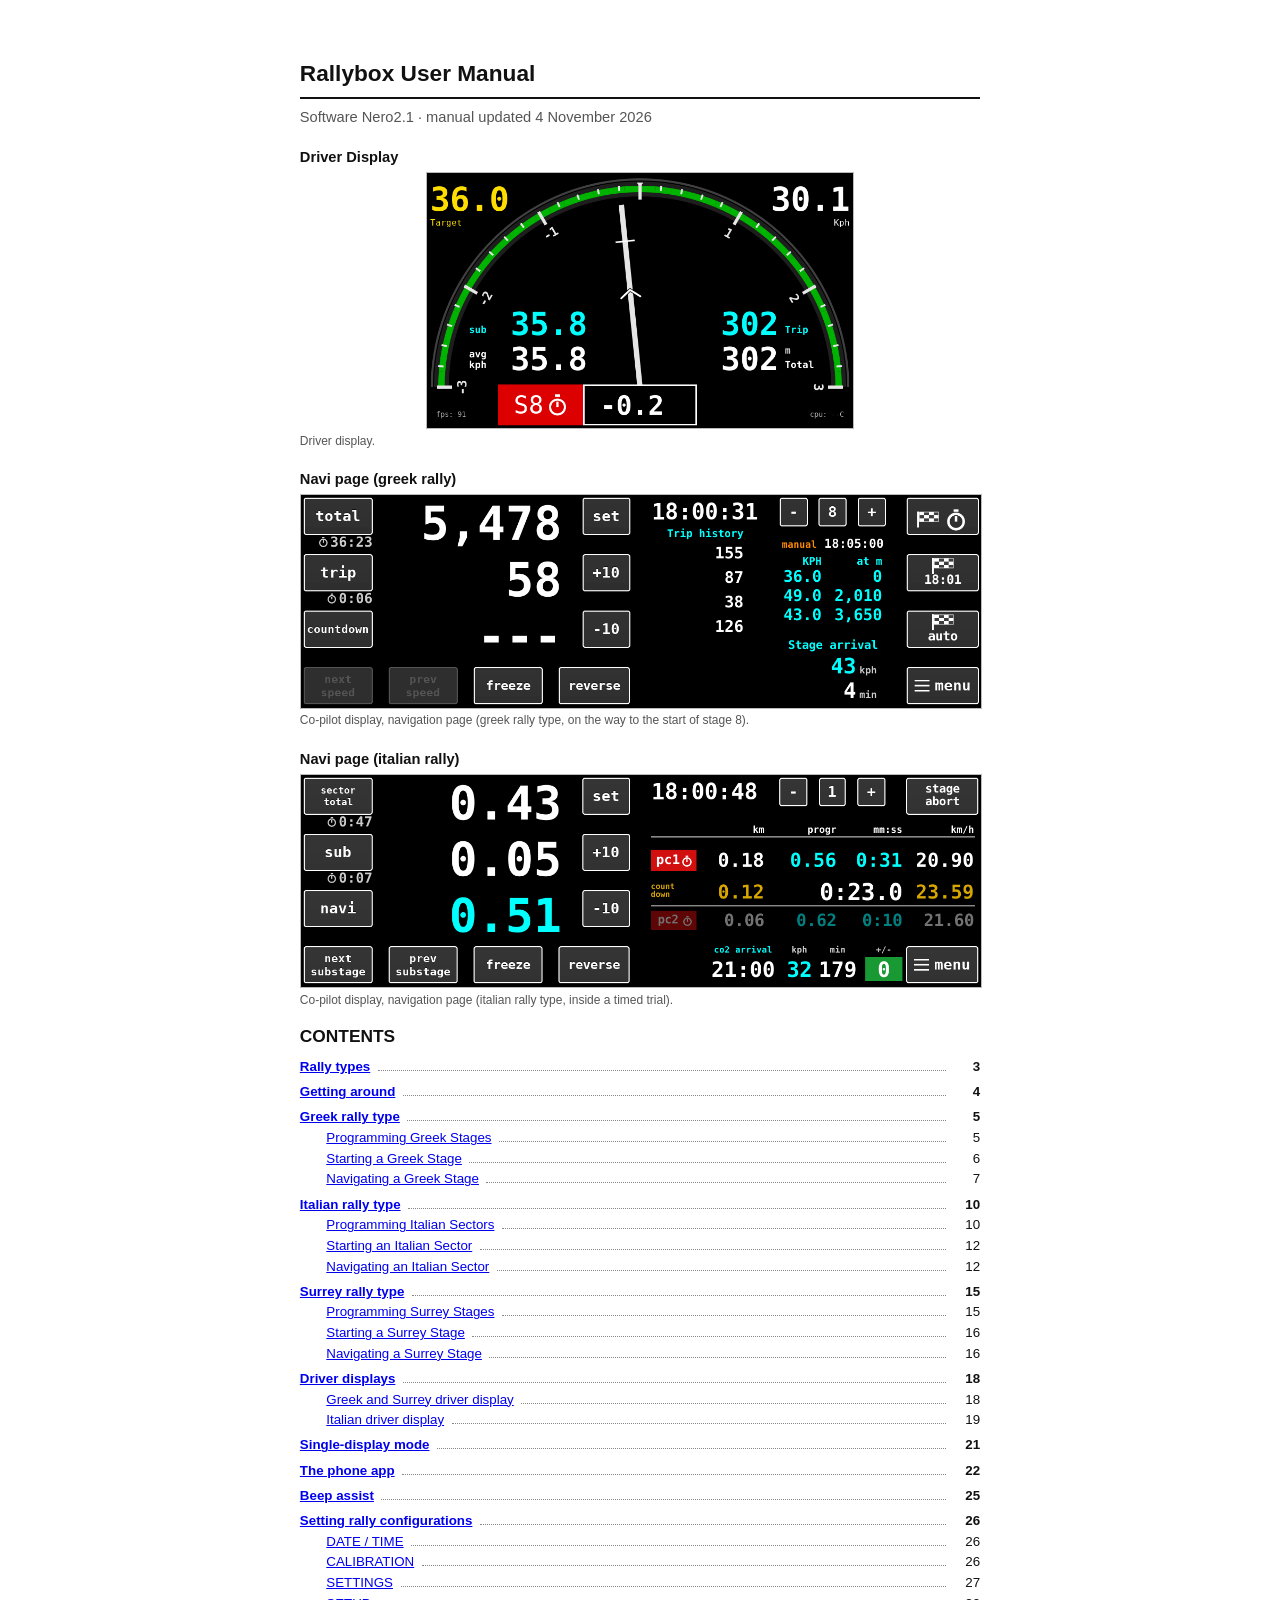
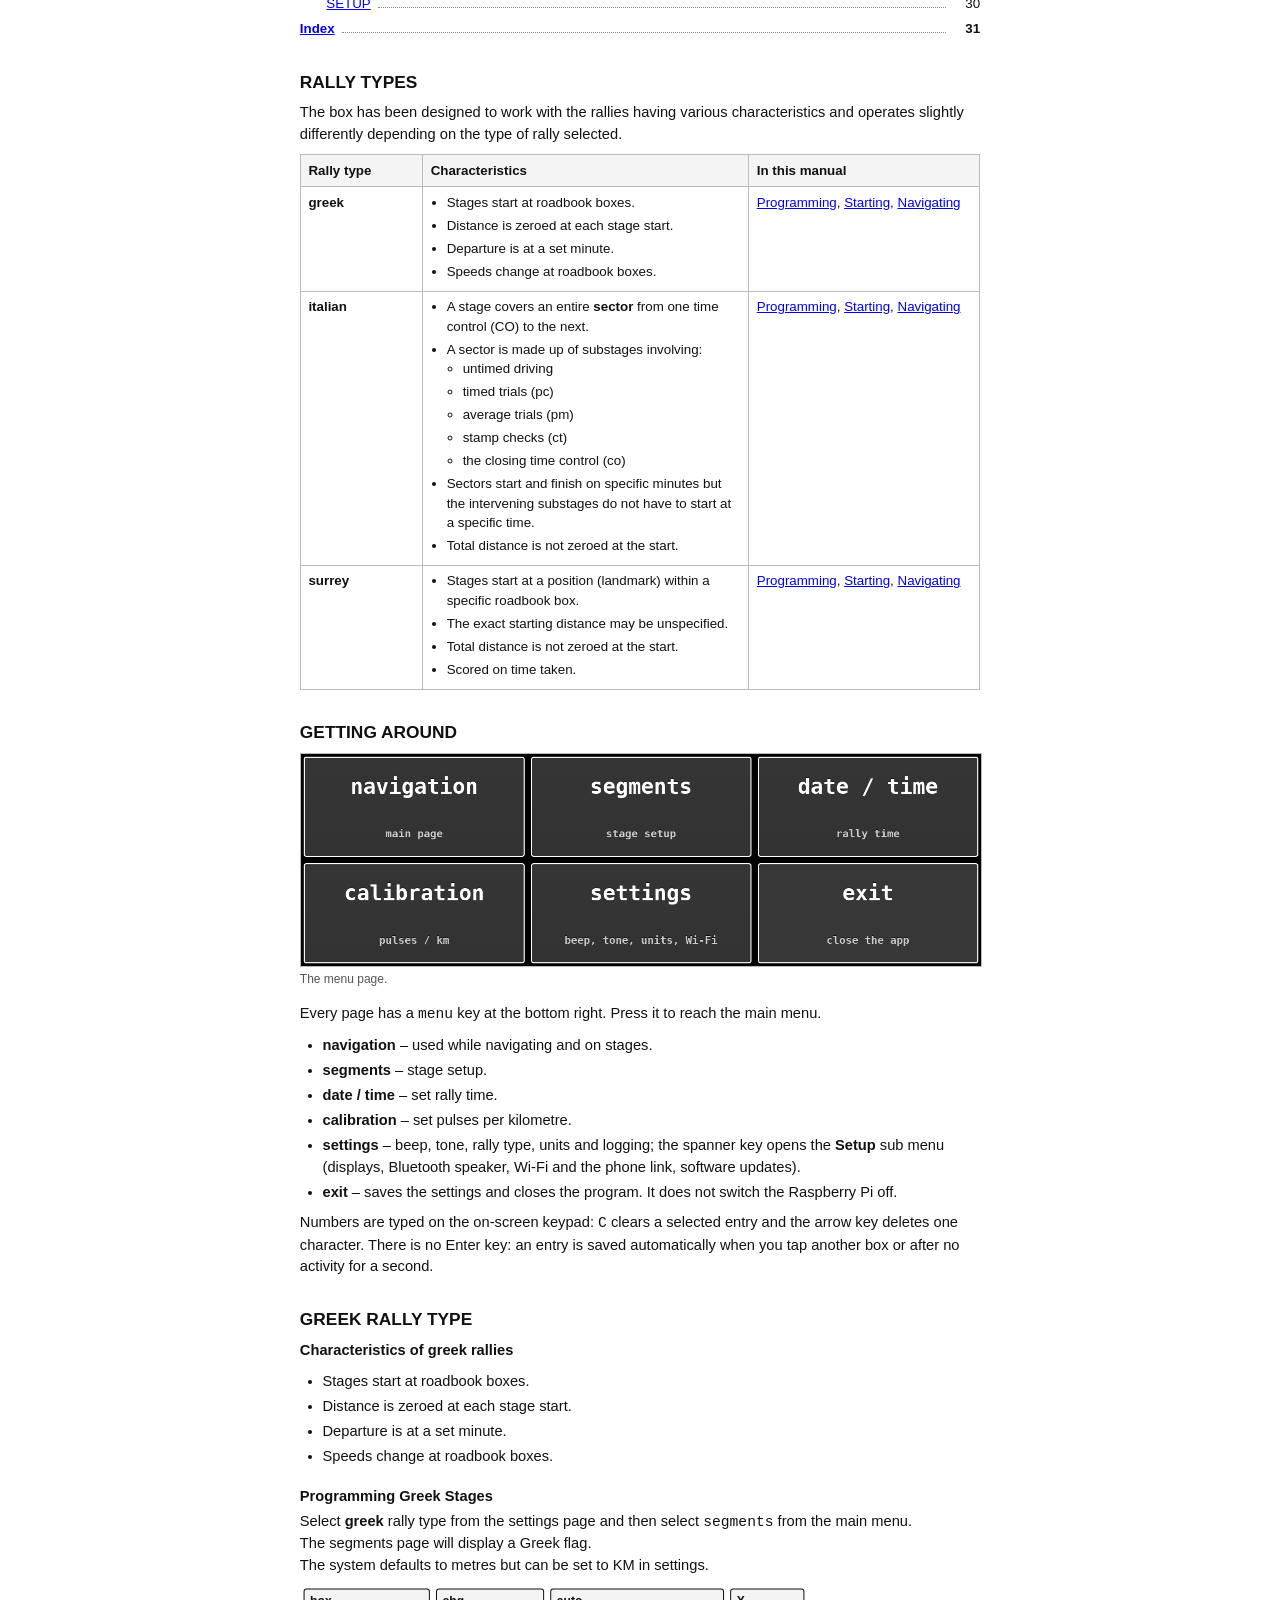
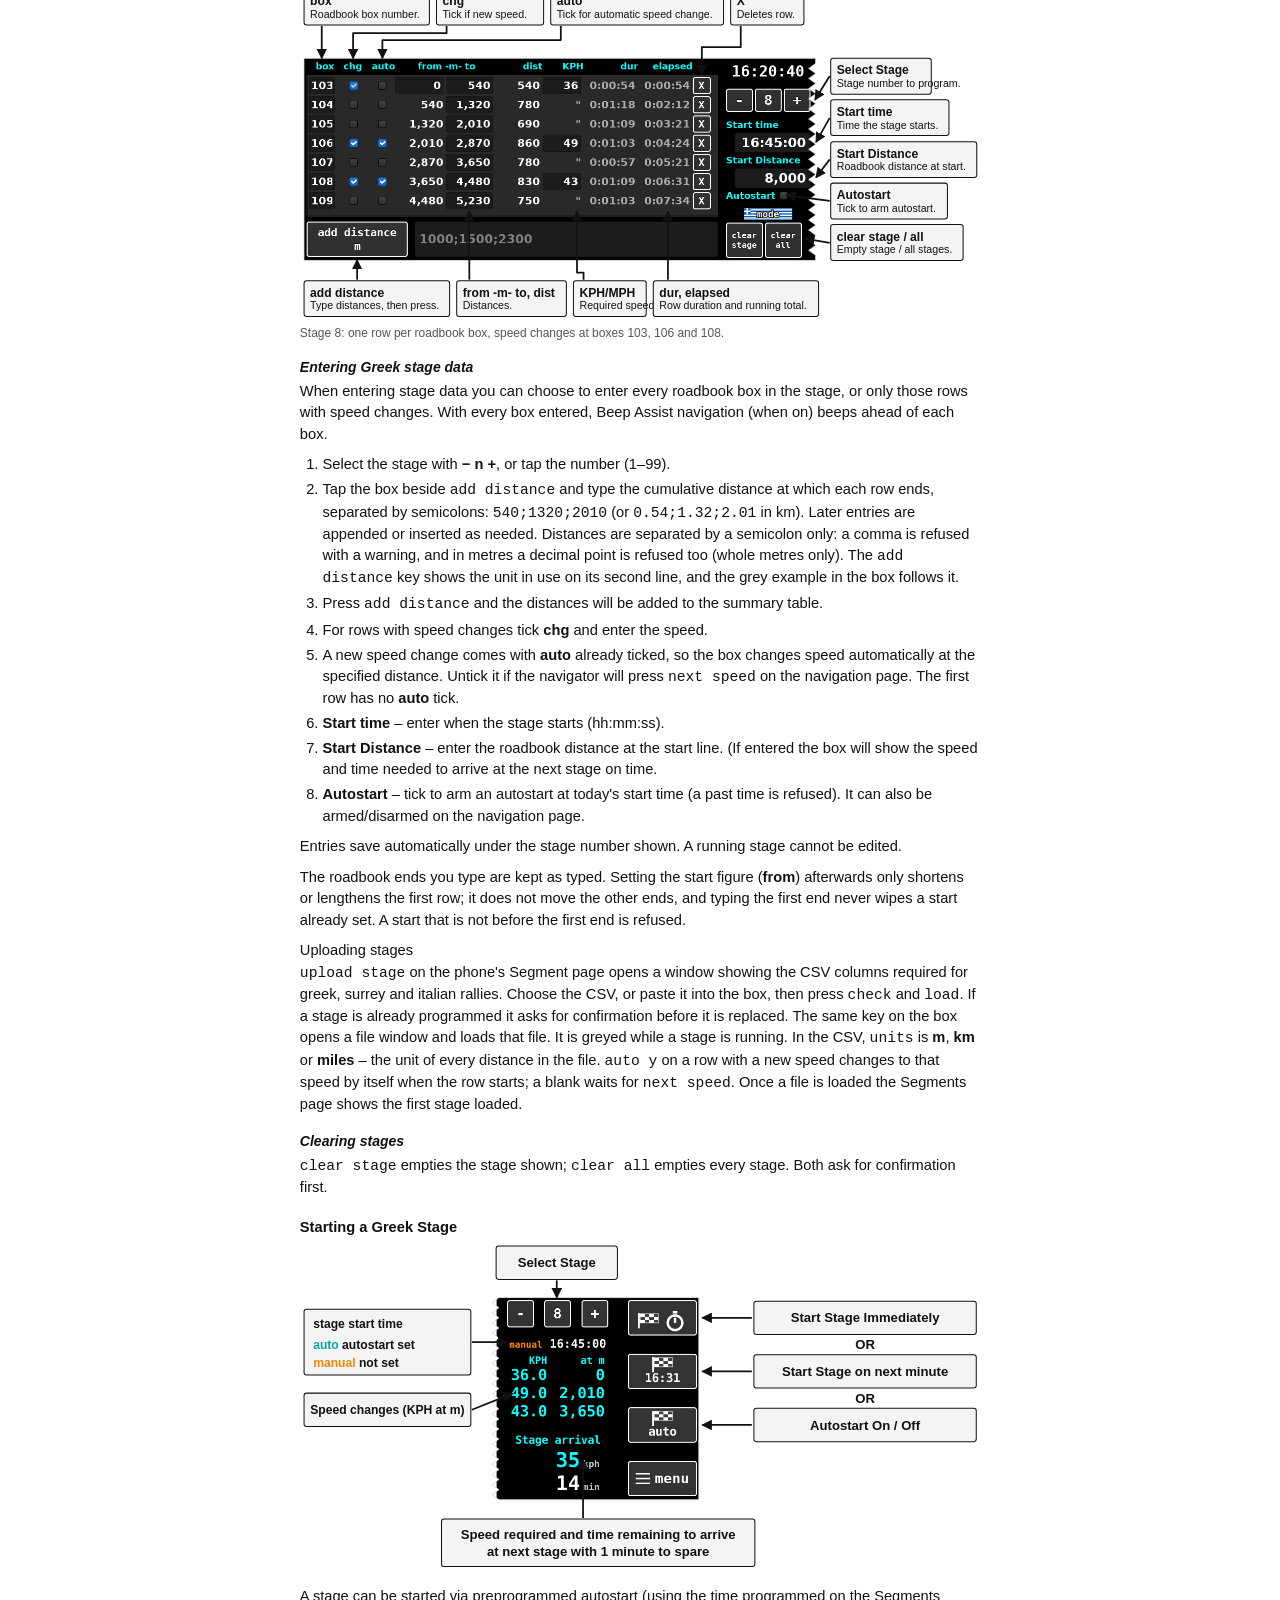
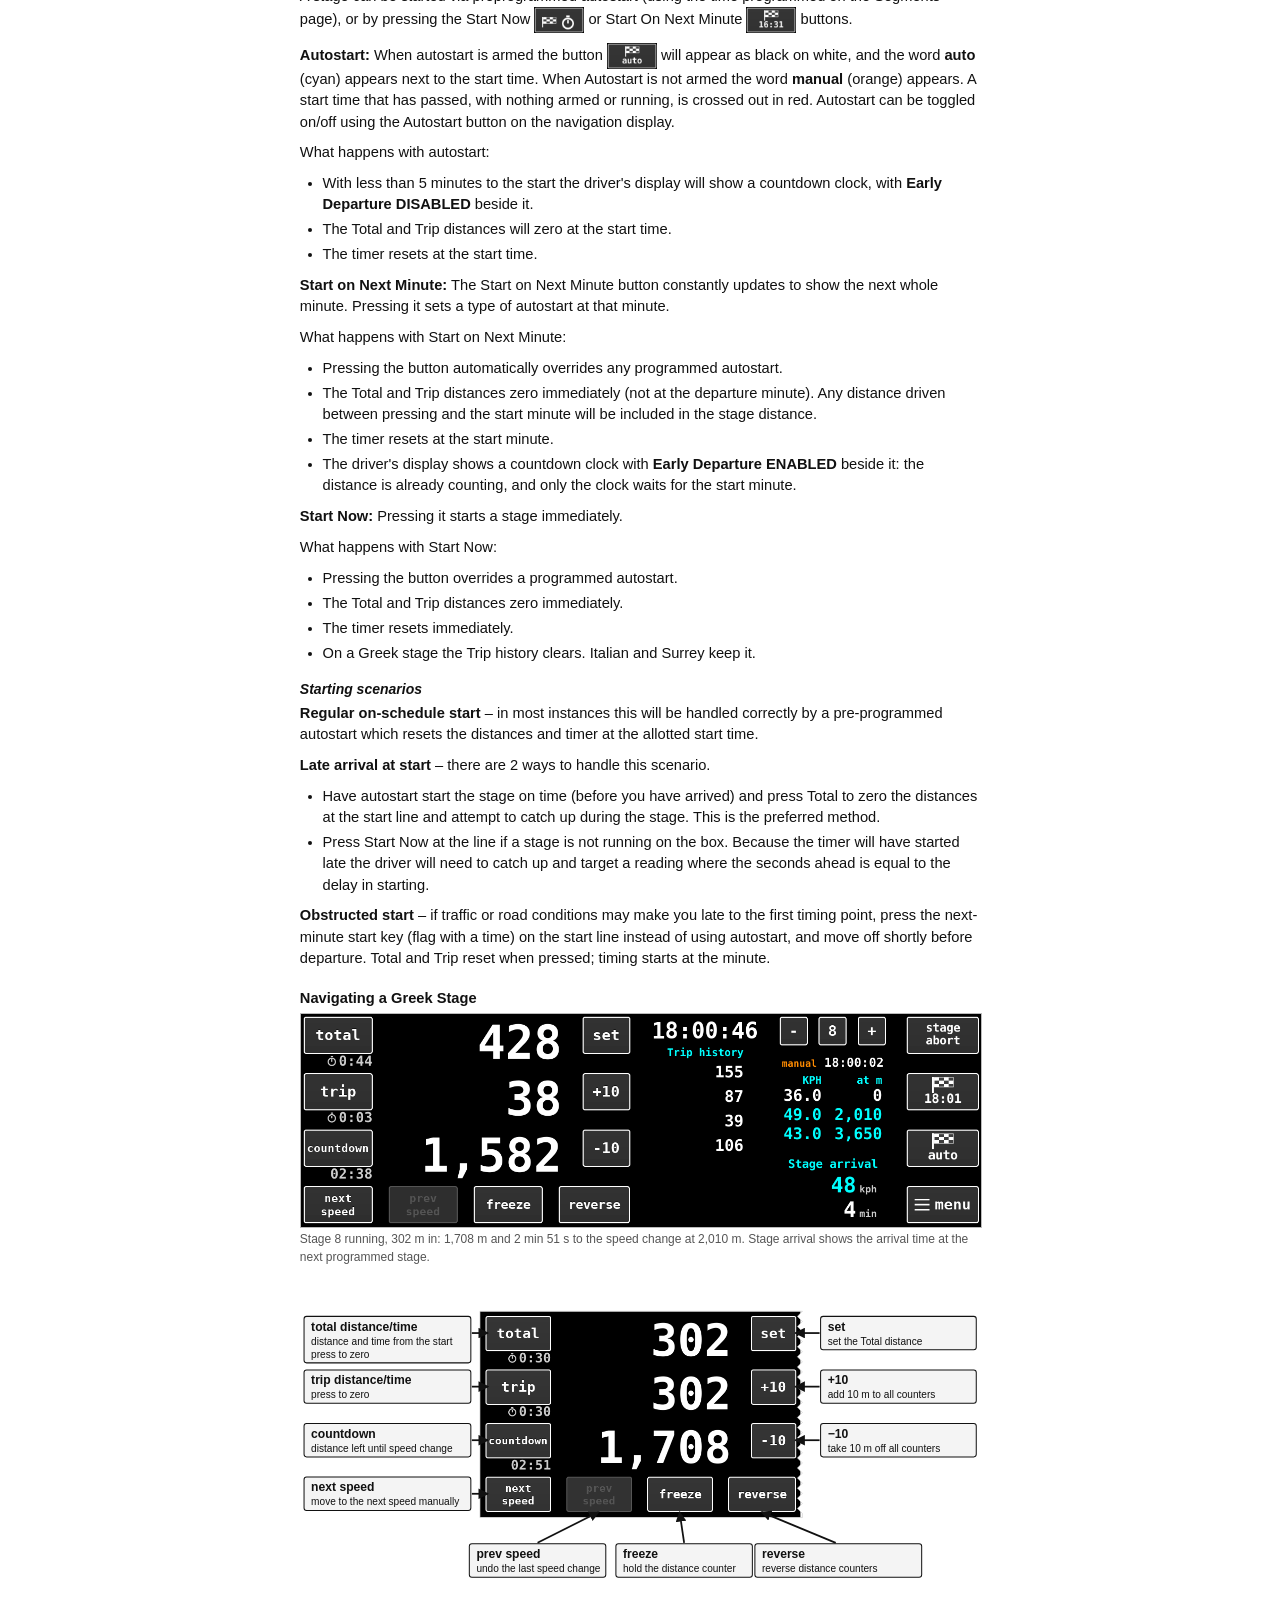
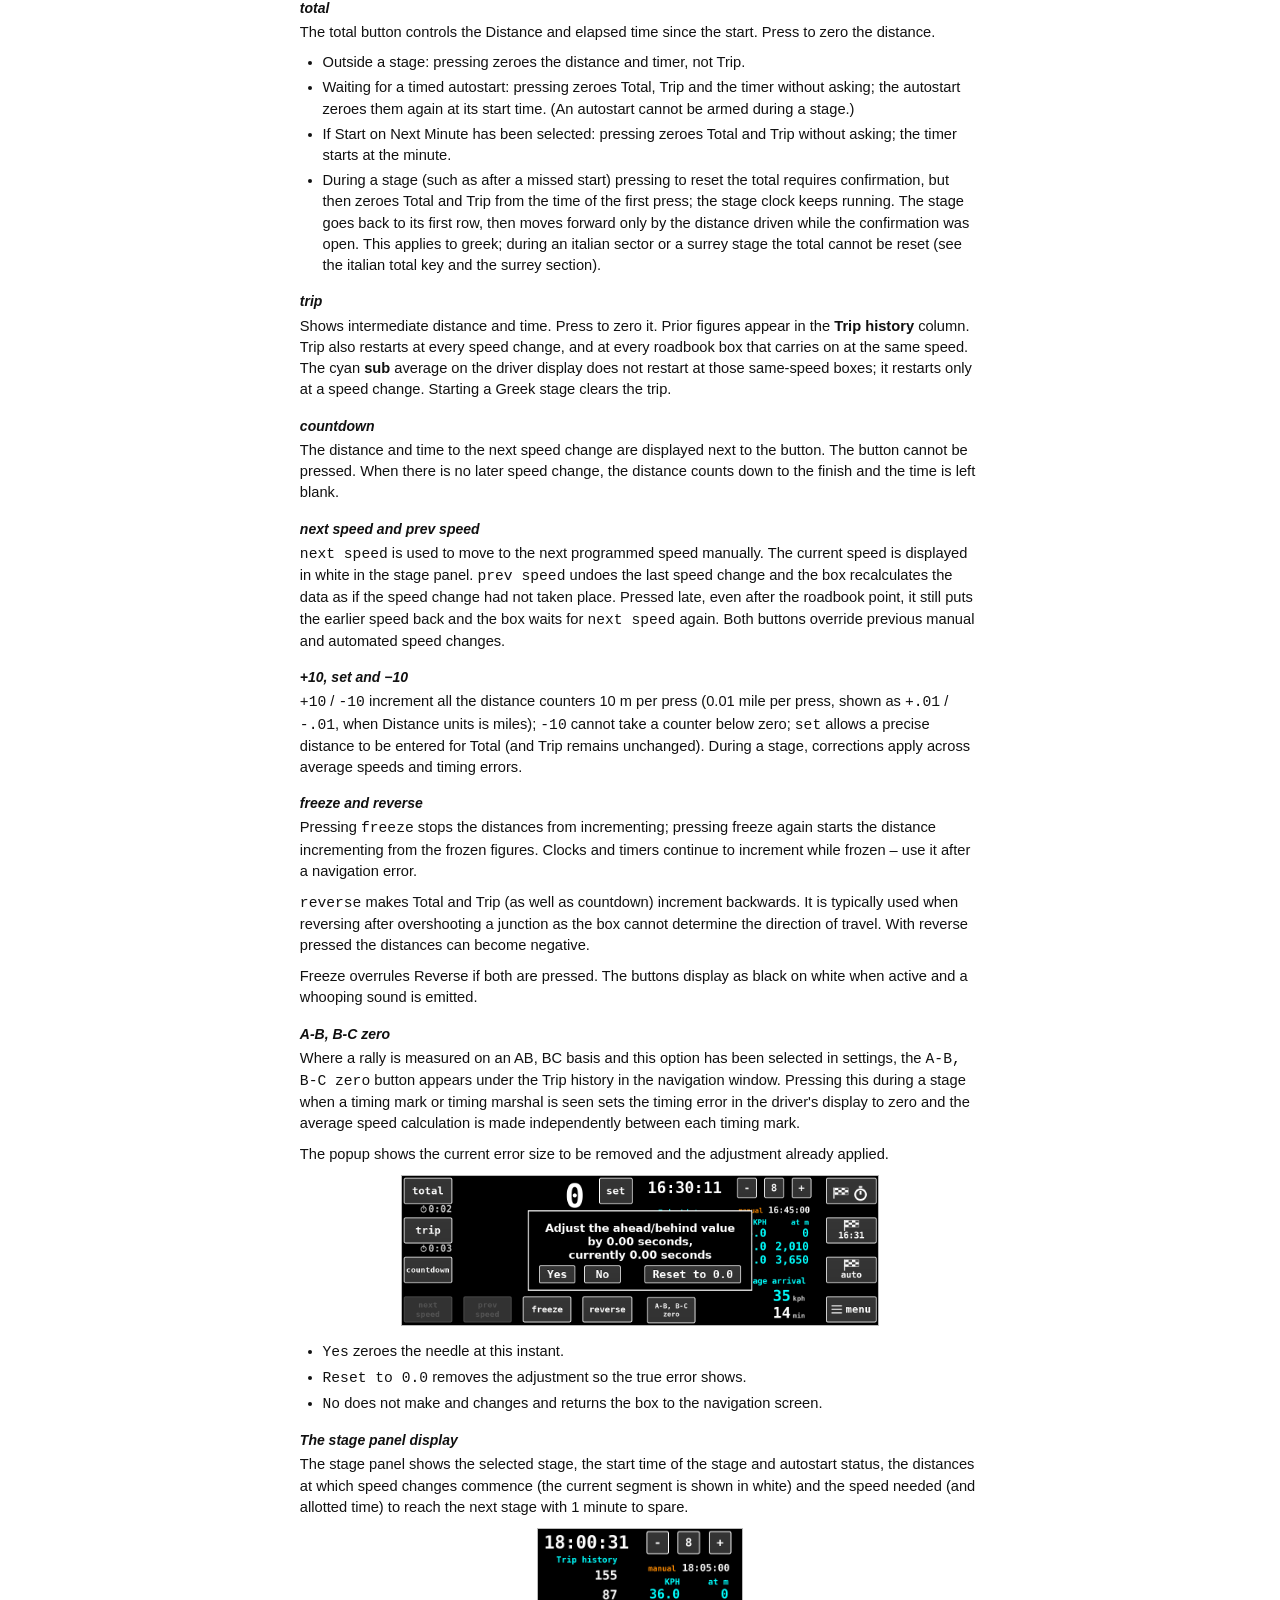
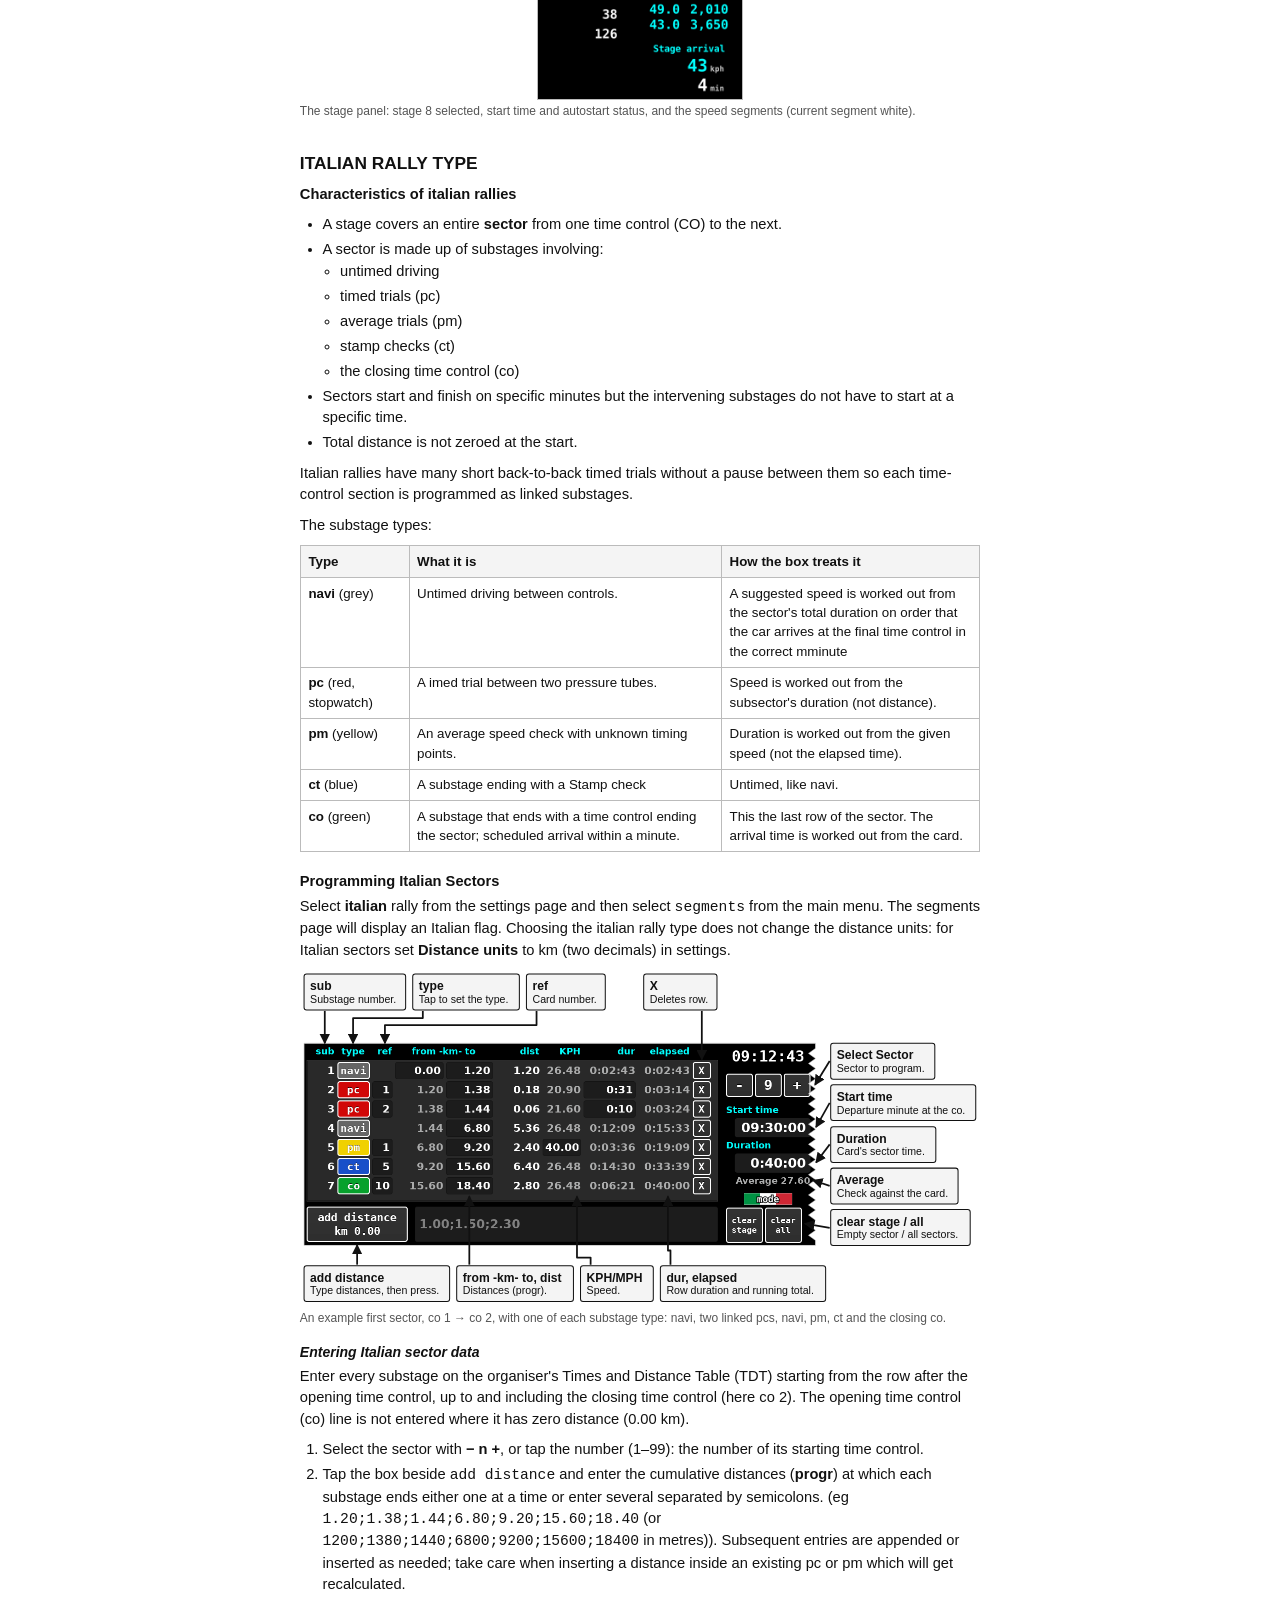
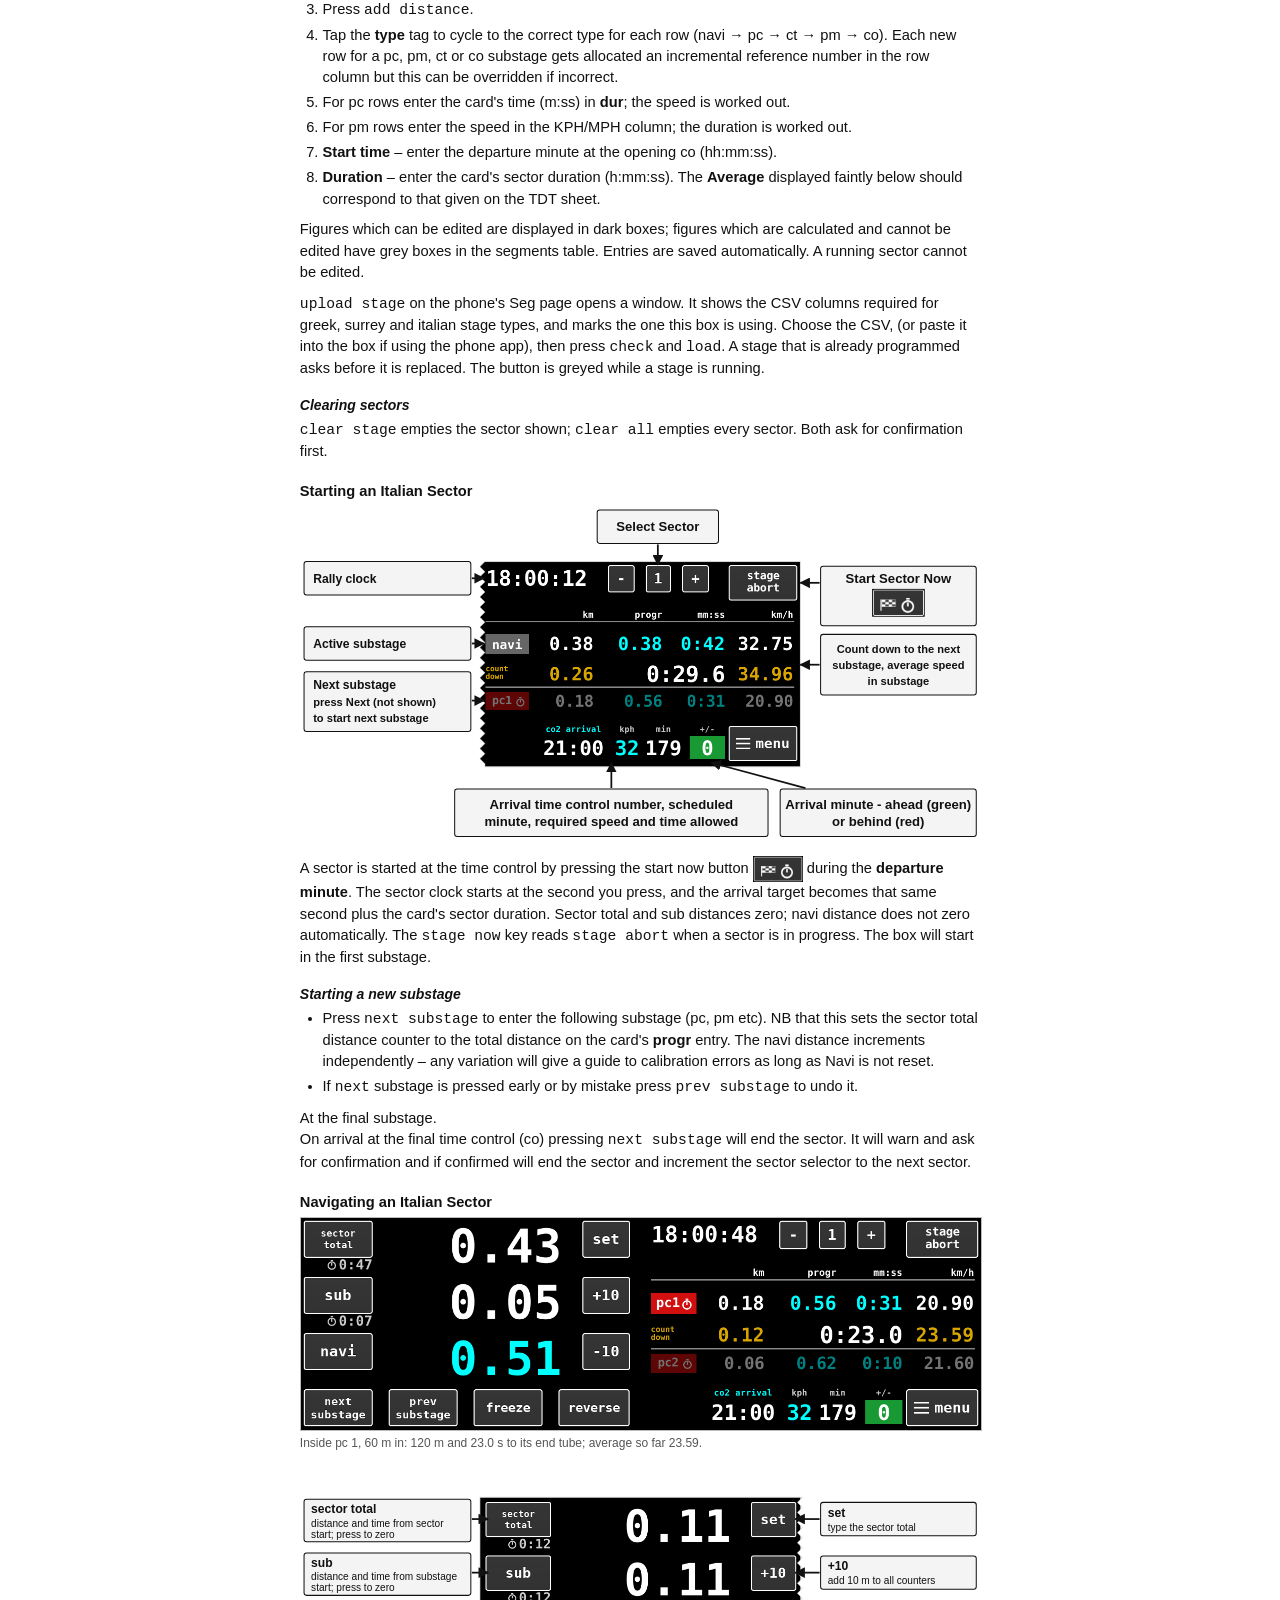
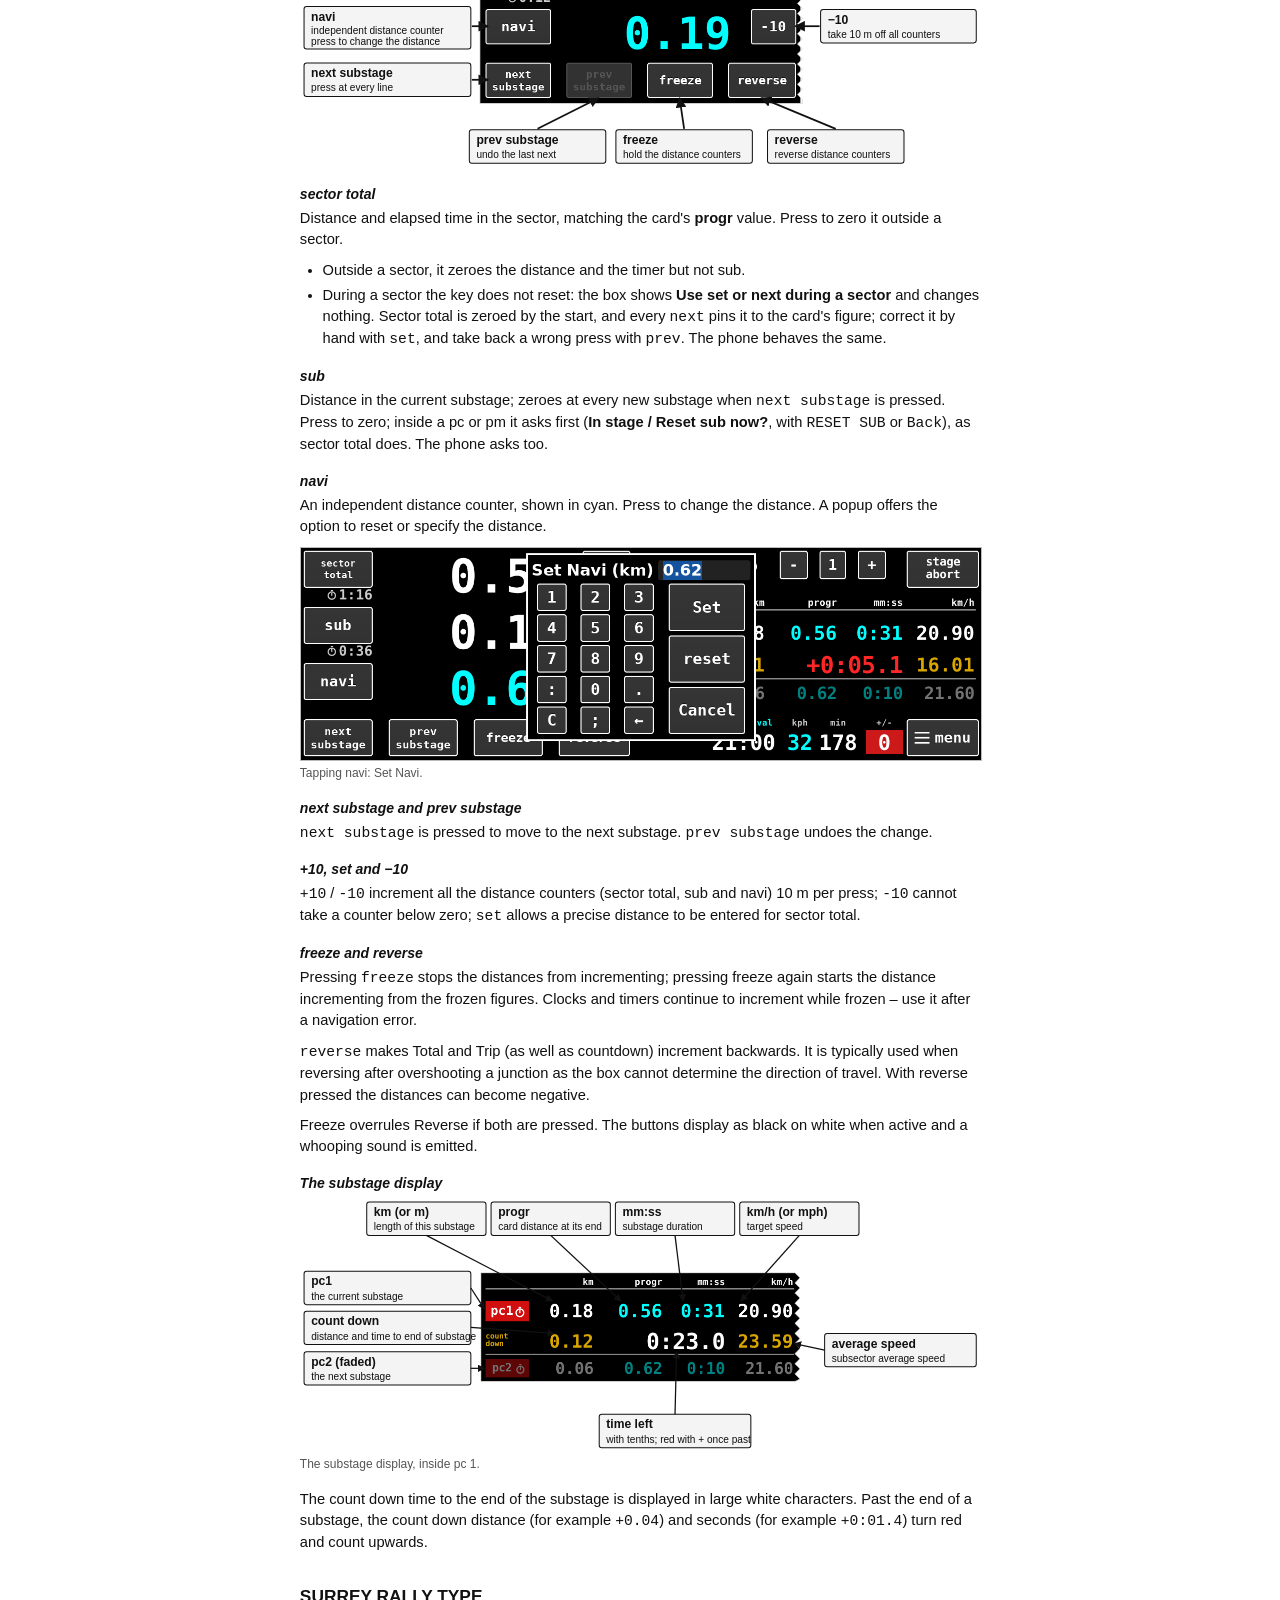
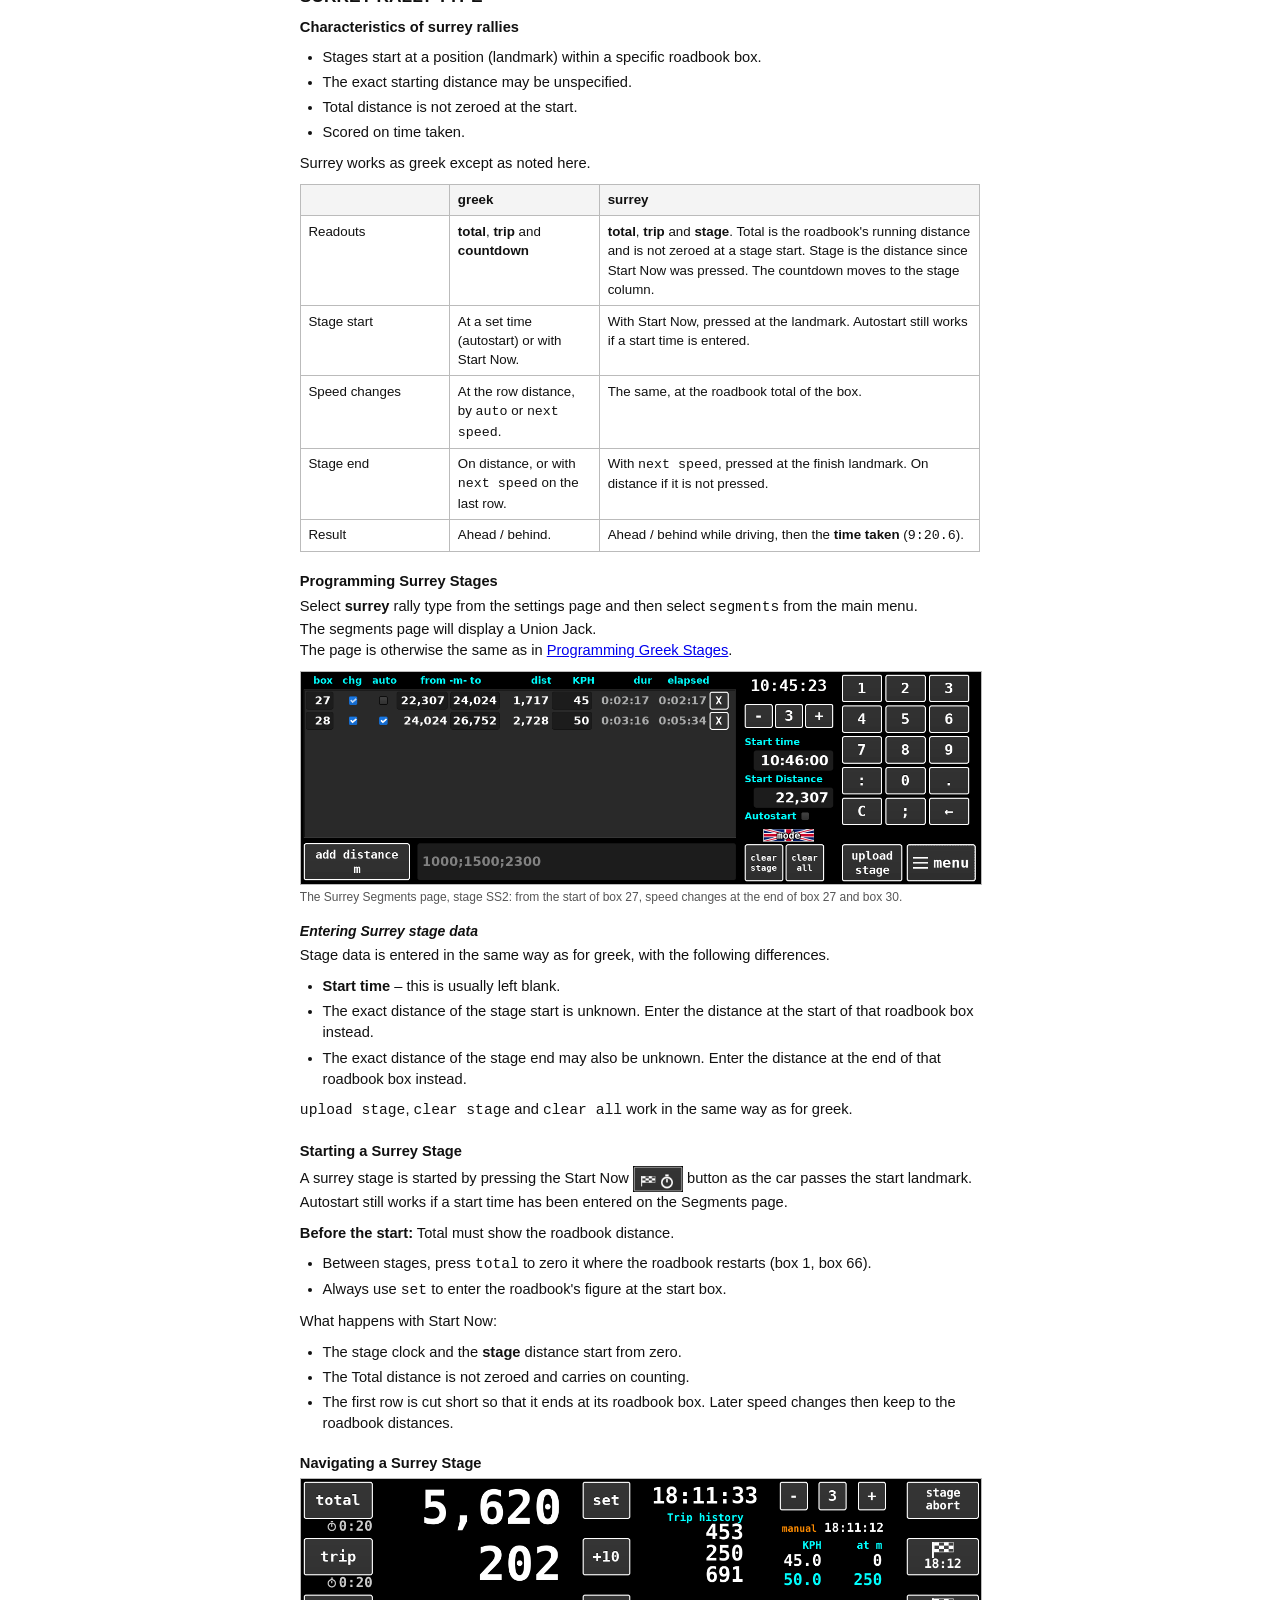
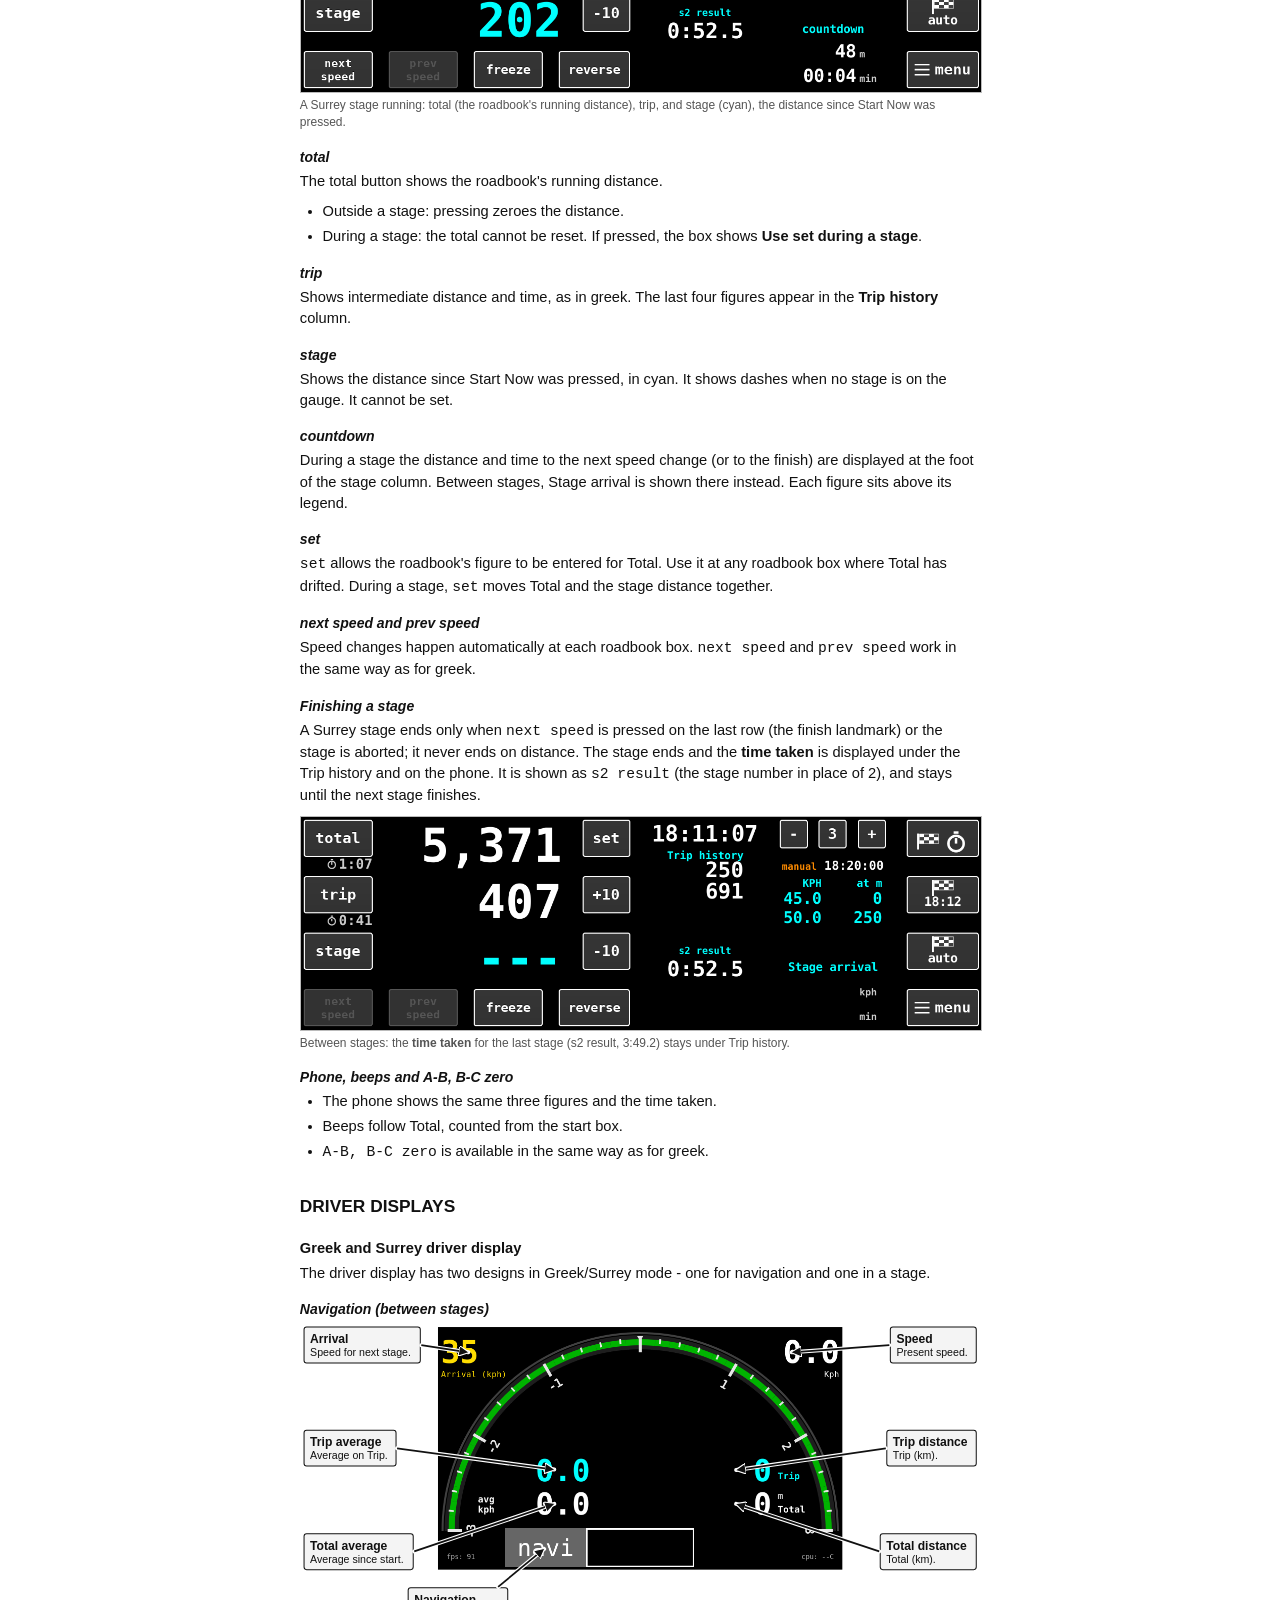
==== commit 8092c751: "Phone layout review: navi, segments, settings and calibration pages; Start Distance; sensor line wit" ====
--- a/docs/manual.html
+++ b/docs/manual.html
@@ -54,7 +54,10 @@
     body { max-width: none; margin: 0; padding: 0; font-size: 10pt; }
     h1 { page-break-before: always; }
     h1:first-of-type { page-break-before: avoid; }
-    .screen-page { page-break-before: always; page-break-after: always; }
+    /* New pages only before the capitalised headings (h2, and SETUP): owner 2026-11-17. */
+    .screen-page { page-break-before: auto; page-break-after: auto; }
+    h2 { page-break-before: always; }
+    .toc-page h2, #manual-index { page-break-before: auto; }
     h2, h3, h4 { page-break-after: avoid; }
     .screen, table, .note { page-break-inside: avoid; }
     a { text-decoration: none; color: var(--ink); }
@@ -85,8 +88,8 @@
 
 <h3>Navi page (greek rally)</h3>
 <figure class="screen">
-  <img src="manual-images/main-screen.png" alt="The co-pilot navigation page, greek rally type">
-  <figcaption>Co-pilot display, navigation page (greek rally type, stage running).</figcaption>
+  <img src="manual-images/main-screen-approach.png" alt="The co-pilot navigation page, greek rally type">
+  <figcaption>Co-pilot display, navigation page (greek rally type, on the way to the start of stage 8).</figcaption>
 </figure>
 
 <h3>Navi page (italian rally)</h3>
@@ -104,28 +107,28 @@
 <div class="toc2"><a href="#menu">Getting around</a><span class="dots"></span><span class="pn">4</span></div>
 <div class="toc2"><a href="#greek">Greek rally type</a><span class="dots"></span><span class="pn">5</span></div>
 <div class="toc3"><a href="#segments">Programming Greek Stages</a><span class="dots"></span><span class="pn">5</span></div>
-<div class="toc3"><a href="#starting">Starting a Greek Stage</a><span class="dots"></span><span class="pn">7</span></div>
-<div class="toc3"><a href="#main-screen">Navigating a Greek Stage</a><span class="dots"></span><span class="pn">9</span></div>
-<div class="toc2"><a href="#italian">Italian rally type</a><span class="dots"></span><span class="pn">12</span></div>
-<div class="toc3"><a href="#italian-programming">Programming Italian Sectors</a><span class="dots"></span><span class="pn">12</span></div>
-<div class="toc3"><a href="#starting-sector">Starting an Italian Sector</a><span class="dots"></span><span class="pn">14</span></div>
-<div class="toc3"><a href="#italian-navigation">Navigating an Italian Sector</a><span class="dots"></span><span class="pn">15</span></div>
-<div class="toc2"><a href="#surrey">Surrey rally type</a><span class="dots"></span><span class="pn">17</span></div>
-<div class="toc3"><a href="#surrey-programming">Programming Surrey Stages</a><span class="dots"></span><span class="pn">17</span></div>
-<div class="toc3"><a href="#surrey-starting">Starting a Surrey Stage</a><span class="dots"></span><span class="pn">18</span></div>
-<div class="toc3"><a href="#surrey-navigation">Navigating a Surrey Stage</a><span class="dots"></span><span class="pn">18</span></div>
-<div class="toc2"><a href="#driver-displays">Driver displays</a><span class="dots"></span><span class="pn">20</span></div>
-<div class="toc3"><a href="#driver-zero">Greek and Surrey driver display</a><span class="dots"></span><span class="pn">20</span></div>
-<div class="toc3"><a href="#italian-driver">Italian driver display</a><span class="dots"></span><span class="pn">22</span></div>
-<div class="toc2"><a href="#single">Single-display mode</a><span class="dots"></span><span class="pn">23</span></div>
-<div class="toc2"><a href="#phone-app">The phone app</a><span class="dots"></span><span class="pn">24</span></div>
-<div class="toc2"><a href="#beep-assist">Beep assist</a><span class="dots"></span><span class="pn">28</span></div>
-<div class="toc2"><a href="#adjusting-settings">Setting rally configurations</a><span class="dots"></span><span class="pn">29</span></div>
-<div class="toc3"><a href="#datetime">DATE / TIME</a><span class="dots"></span><span class="pn">29</span></div>
-<div class="toc3"><a href="#calibration">CALIBRATION</a><span class="dots"></span><span class="pn">30</span></div>
-<div class="toc3"><a href="#settings">SETTINGS</a><span class="dots"></span><span class="pn">31</span></div>
-<div class="toc3"><a href="#setup">SETUP</a><span class="dots"></span><span class="pn">33</span></div>
-<div class="toc2"><a href="#manual-index">Index</a><span class="dots"></span><span class="pn">34</span></div>
+<div class="toc3"><a href="#starting">Starting a Greek Stage</a><span class="dots"></span><span class="pn">6</span></div>
+<div class="toc3"><a href="#main-screen">Navigating a Greek Stage</a><span class="dots"></span><span class="pn">7</span></div>
+<div class="toc2"><a href="#italian">Italian rally type</a><span class="dots"></span><span class="pn">10</span></div>
+<div class="toc3"><a href="#italian-programming">Programming Italian Sectors</a><span class="dots"></span><span class="pn">10</span></div>
+<div class="toc3"><a href="#starting-sector">Starting an Italian Sector</a><span class="dots"></span><span class="pn">12</span></div>
+<div class="toc3"><a href="#italian-navigation">Navigating an Italian Sector</a><span class="dots"></span><span class="pn">12</span></div>
+<div class="toc2"><a href="#surrey">Surrey rally type</a><span class="dots"></span><span class="pn">15</span></div>
+<div class="toc3"><a href="#surrey-programming">Programming Surrey Stages</a><span class="dots"></span><span class="pn">15</span></div>
+<div class="toc3"><a href="#surrey-starting">Starting a Surrey Stage</a><span class="dots"></span><span class="pn">16</span></div>
+<div class="toc3"><a href="#surrey-navigation">Navigating a Surrey Stage</a><span class="dots"></span><span class="pn">16</span></div>
+<div class="toc2"><a href="#driver-displays">Driver displays</a><span class="dots"></span><span class="pn">18</span></div>
+<div class="toc3"><a href="#driver-zero">Greek and Surrey driver display</a><span class="dots"></span><span class="pn">18</span></div>
+<div class="toc3"><a href="#italian-driver">Italian driver display</a><span class="dots"></span><span class="pn">19</span></div>
+<div class="toc2"><a href="#single">Single-display mode</a><span class="dots"></span><span class="pn">21</span></div>
+<div class="toc2"><a href="#phone-app">The phone app</a><span class="dots"></span><span class="pn">22</span></div>
+<div class="toc2"><a href="#beep-assist">Beep assist</a><span class="dots"></span><span class="pn">25</span></div>
+<div class="toc2"><a href="#adjusting-settings">Setting rally configurations</a><span class="dots"></span><span class="pn">26</span></div>
+<div class="toc3"><a href="#datetime">DATE / TIME</a><span class="dots"></span><span class="pn">26</span></div>
+<div class="toc3"><a href="#calibration">CALIBRATION</a><span class="dots"></span><span class="pn">26</span></div>
+<div class="toc3"><a href="#settings">SETTINGS</a><span class="dots"></span><span class="pn">27</span></div>
+<div class="toc3"><a href="#setup">SETUP</a><span class="dots"></span><span class="pn">30</span></div>
+<div class="toc2"><a href="#manual-index">Index</a><span class="dots"></span><span class="pn">31</span></div>
 </div>
 <!--TOC-END-->
 
@@ -247,7 +250,7 @@
       <text x="1062" y="259" font-size="24" font-weight="bold">Start time</text>
       <text x="1062" y="284" font-size="21">Time the stage starts.</text>
       <rect x="1050" y="310" width="289" height="71" rx="5" fill="#f4f4f4" stroke="#111" stroke-width="2"/>
-      <text x="1062" y="342" font-size="24" font-weight="bold">Distance at start</text>
+      <text x="1062" y="342" font-size="24" font-weight="bold">Start Distance</text>
       <text x="1062" y="366" font-size="21">Roadbook distance at start.</text>
       <rect x="1050" y="392" width="231" height="71" rx="5" fill="#f4f4f4" stroke="#111" stroke-width="2"/>
       <text x="1062" y="424" font-size="24" font-weight="bold">Autostart</text>
@@ -297,13 +300,13 @@
 km). Later entries are appended or inserted as needed. Distances are separated by a semicolon only:
 a comma is refused with a warning, and in metres a decimal point is refused too (whole metres only). The
 <code>add distance</code> key shows the unit in use on its second line, and the grey example in the box follows it.</li>
-<li>Press <code>add distance and the distances will be added to the summary table.</li>
+<li>Press <code>add distance</code> and the distances will be added to the summary table.</li>
 <li>For rows with speed changes tick <b>chg</b> and enter the speed.</li>
 <li>A new speed change comes with <b>auto</b> already ticked, so the box changes speed automatically at the
 specified distance. Untick it if the navigator will press <code>next speed</code> on the navigation page.
 The first row has no <b>auto</b> tick.</li>
 <li><b>Start time</b> &ndash; enter when the stage starts (hh:mm:ss).</li>
-<li><b>Distance at start</b> &ndash; enter the roadbook distance at the start line. (If entered the box will show the speed and time needed to arrive at the next stage on time.   
+<li><b>Start Distance</b> &ndash; enter the roadbook distance at the start line. (If entered the box will show the speed and time needed to arrive at the next stage on time.   
 </li>
 <li><b>Autostart</b> &ndash; tick to arm an autostart at today's start time (a past time is
 refused). It can also be armed/disarmed  on the navigation page.</li>
@@ -314,7 +317,7 @@
 A start that is not before the first end is refused.</p>
 
 <p>Uploading stages<br>
-upload stage</code> on the phone's Segment page opens a window showing   the CSV columns required for
+<code>upload stage</code> on the phone's Segment page opens a window showing   the CSV columns required for
 greek, surrey and italian rallies.         Choose the CSV, or paste it into the box, then
 press <code>check</code> and <code>load</code>. If a stage  is already programmed it asks for confirmation before it
 is replaced. The same key on the box opens a file window and loads that file. It is greyed while a stage is running.
@@ -1659,7 +1662,7 @@
 <li>A three-decimal figure drops to two decimals from 100 km or 100 miles.</li>
 <li>The setting applies to the driving figures and <code>add distance</code>. It does not change to
 kilometres at 100 km.</li>
-<li>The <b>set</b> pop-ups (Set Total, Set Navi), <b>Distance at start</b>, Trip history and the phone
+<li>The <b>set</b> pop-ups (Set Total, Set Navi), <b>Start Distance</b>, Trip history and the phone
 use the same unit.</li>
 <li>Miles suit UK events, whose roadbooks and average speeds are in miles and mph. Choosing <b>mi</b> does
 not change the speed units, so set mph as well.</li>
@@ -1720,43 +1723,43 @@
 <section class="index-page" style="page-break-before: always">
 <h2 id="manual-index" style="margin-top:0">Index</h2>
 <div class="ixcols">
-<div class="ix"><span>Abort stage</span><span class="dots"></span><span class="pn">14, 19, 24, 32</span></div>
-<div class="ix"><span>Ahead / behind</span><span class="dots"></span><span class="pn">14, 17, 20, 21, 22, 29, 31, 32</span></div>
-<div class="ix"><span>Autostart</span><span class="dots"></span><span class="pn">5, 6, 7, 8, 9, 17, 21</span></div>
-<div class="ix"><span>Beep assist</span><span class="dots"></span><span class="pn">5, 28, 32</span></div>
-<div class="ix"><span>Calibration</span><span class="dots"></span><span class="pn">4, 14, 30, 32</span></div>
-<div class="ix"><span>Chevron</span><span class="dots"></span><span class="pn">20, 21, 22</span></div>
-<div class="ix"><span>pc, pm, ct, co</span><span class="dots"></span><span class="pn">3, 12, 13, 14, 15, 22, 28, 31</span></div>
-<div class="ix"><span>Countdown</span><span class="dots"></span><span class="pn">7, 10, 17, 21, 22, 23, 28, 31</span></div>
-<div class="ix"><span>Date and time</span><span class="dots"></span><span class="pn">4, 29</span></div>
-<div class="ix"><span>Distance +10 / −10</span><span class="dots"></span><span class="pn">9, 10, 15, 16, 23, 28, 32</span></div>
-<div class="ix"><span>Driver display</span><span class="dots"></span><span class="pn">9, 20, 21, 22, 31, 32</span></div>
-<div class="ix"><span>Greek rally type</span><span class="dots"></span><span class="pn">5, 9, 17, 18, 19, 20, 28, 31</span></div>
-<div class="ix"><span>Italian rally type</span><span class="dots"></span><span class="pn">9, 12, 13, 22, 28, 31, 32</span></div>
-<div class="ix"><span>Late arrival flag</span><span class="dots"></span><span class="pn">5, 8, 12, 23</span></div>
-<div class="ix"><span>Navi</span><span class="dots"></span><span class="pn">12, 13, 14, 15, 16, 22</span></div>
-<div class="ix"><span>Next speed</span><span class="dots"></span><span class="pn">5, 6, 9, 10, 17, 19, 23, 31</span></div>
-<div class="ix"><span>Phone app</span><span class="dots"></span><span class="pn">13, 15, 19, 24, 29, 31, 32, 33</span></div>
-<div class="ix"><span>Pulses per km</span><span class="dots"></span><span class="pn">4, 30, 32</span></div>
-<div class="ix"><span>Rally clock</span><span class="dots"></span><span class="pn">14, 23, 29</span></div>
-<div class="ix"><span>Reaction time</span><span class="dots"></span><span class="pn">31</span></div>
-<div class="ix"><span>Reset</span><span class="dots"></span><span class="pn">7, 8, 9, 15, 30</span></div>
-<div class="ix"><span>Reverse</span><span class="dots"></span><span class="pn">9, 10, 15, 16, 23, 32</span></div>
-<div class="ix"><span>Sector</span><span class="dots"></span><span class="pn">3, 12, 13, 14, 15, 16, 31, 32</span></div>
-<div class="ix"><span>Segments</span><span class="dots"></span><span class="pn">5, 12, 17, 31</span></div>
-<div class="ix"><span>Settings</span><span class="dots"></span><span class="pn">4, 5, 12, 28, 31, 33</span></div>
-<div class="ix"><span>Setup</span><span class="dots"></span><span class="pn">4, 32, 33</span></div>
-<div class="ix"><span>Single-display mode</span><span class="dots"></span><span class="pn">23</span></div>
-<div class="ix"><span>Speed change</span><span class="dots"></span><span class="pn">5, 9, 10, 17, 19, 20</span></div>
-<div class="ix"><span>Stage Go</span><span class="dots"></span><span class="pn">9</span></div>
-<div class="ix"><span>Surrey rally type</span><span class="dots"></span><span class="pn">9, 17, 18, 20, 31</span></div>
-<div class="ix"><span>Tone</span><span class="dots"></span><span class="pn">4, 31</span></div>
-<div class="ix"><span>Total</span><span class="dots"></span><span class="pn">7, 9, 14, 15, 16, 17, 18, 19, 20, 22, 32</span></div>
-<div class="ix"><span>Trip</span><span class="dots"></span><span class="pn">7, 8, 9, 10, 17, 18, 19, 20, 23, 32</span></div>
-<div class="ix"><span>Units (kph / mph)</span><span class="dots"></span><span class="pn">5, 7, 13, 16, 31, 32</span></div>
-<div class="ix"><span>Upload stage</span><span class="dots"></span><span class="pn">6, 13, 18</span></div>
-<div class="ix"><span>Wi-Fi</span><span class="dots"></span><span class="pn">4, 33</span></div>
-<div class="ix"><span>Zero (driver)</span><span class="dots"></span><span class="pn">3, 7, 9, 10, 14, 15, 17, 18, 19, 30</span></div>
+<div class="ix"><span>Abort stage</span><span class="dots"></span><span class="pn">12, 17, 22, 28</span></div>
+<div class="ix"><span>Ahead / behind</span><span class="dots"></span><span class="pn">12, 15, 18, 19, 20, 26, 27, 28</span></div>
+<div class="ix"><span>Autostart</span><span class="dots"></span><span class="pn">5, 6, 7, 8, 9, 15, 19</span></div>
+<div class="ix"><span>Beep assist</span><span class="dots"></span><span class="pn">5, 25, 28</span></div>
+<div class="ix"><span>Calibration</span><span class="dots"></span><span class="pn">4, 12, 26, 27, 28</span></div>
+<div class="ix"><span>Chevron</span><span class="dots"></span><span class="pn">18, 19, 20</span></div>
+<div class="ix"><span>pc, pm, ct, co</span><span class="dots"></span><span class="pn">3, 10, 11, 12, 13, 19, 20, 25, 27, 28</span></div>
+<div class="ix"><span>Countdown</span><span class="dots"></span><span class="pn">8, 15, 19, 20, 21, 25, 28</span></div>
+<div class="ix"><span>Date and time</span><span class="dots"></span><span class="pn">4, 26</span></div>
+<div class="ix"><span>Distance +10 / −10</span><span class="dots"></span><span class="pn">8, 13, 21, 25, 28</span></div>
+<div class="ix"><span>Driver display</span><span class="dots"></span><span class="pn">8, 18, 19, 28</span></div>
+<div class="ix"><span>Greek rally type</span><span class="dots"></span><span class="pn">5, 6, 7, 8, 15, 16, 17, 18, 25, 28</span></div>
+<div class="ix"><span>Italian rally type</span><span class="dots"></span><span class="pn">8, 10, 11, 12, 19, 25, 27, 28</span></div>
+<div class="ix"><span>Late arrival flag</span><span class="dots"></span><span class="pn">5, 7, 10, 21</span></div>
+<div class="ix"><span>Navi</span><span class="dots"></span><span class="pn">10, 11, 12, 13, 19</span></div>
+<div class="ix"><span>Next speed</span><span class="dots"></span><span class="pn">5, 6, 8, 15, 17, 21, 28</span></div>
+<div class="ix"><span>Phone app</span><span class="dots"></span><span class="pn">11, 13, 17, 22, 26, 28, 30</span></div>
+<div class="ix"><span>Pulses per km</span><span class="dots"></span><span class="pn">4, 27, 28</span></div>
+<div class="ix"><span>Rally clock</span><span class="dots"></span><span class="pn">12, 21, 26</span></div>
+<div class="ix"><span>Reaction time</span><span class="dots"></span><span class="pn">28</span></div>
+<div class="ix"><span>Reset</span><span class="dots"></span><span class="pn">7, 8, 13, 27</span></div>
+<div class="ix"><span>Reverse</span><span class="dots"></span><span class="pn">8, 9, 13, 14, 21, 28</span></div>
+<div class="ix"><span>Sector</span><span class="dots"></span><span class="pn">3, 10, 11, 12, 13, 28</span></div>
+<div class="ix"><span>Segments</span><span class="dots"></span><span class="pn">5, 6, 10, 15, 28</span></div>
+<div class="ix"><span>Settings</span><span class="dots"></span><span class="pn">4, 5, 10, 25, 27, 30</span></div>
+<div class="ix"><span>Setup</span><span class="dots"></span><span class="pn">4, 29, 30</span></div>
+<div class="ix"><span>Single-display mode</span><span class="dots"></span><span class="pn">21</span></div>
+<div class="ix"><span>Speed change</span><span class="dots"></span><span class="pn">5, 6, 8, 15, 17, 18</span></div>
+<div class="ix"><span>Stage Go</span><span class="dots"></span><span class="pn">8</span></div>
+<div class="ix"><span>Surrey rally type</span><span class="dots"></span><span class="pn">8, 15, 16, 18, 28</span></div>
+<div class="ix"><span>Tone</span><span class="dots"></span><span class="pn">4, 27</span></div>
+<div class="ix"><span>Total</span><span class="dots"></span><span class="pn">7, 8, 12, 13, 15, 16, 17, 18, 19, 28</span></div>
+<div class="ix"><span>Trip</span><span class="dots"></span><span class="pn">7, 8, 9, 15, 16, 17, 18, 21, 28</span></div>
+<div class="ix"><span>Units (kph / mph)</span><span class="dots"></span><span class="pn">5, 6, 11, 14, 27, 28</span></div>
+<div class="ix"><span>Upload stage</span><span class="dots"></span><span class="pn">6, 11, 16</span></div>
+<div class="ix"><span>Wi-Fi</span><span class="dots"></span><span class="pn">4, 30</span></div>
+<div class="ix"><span>Zero (driver)</span><span class="dots"></span><span class="pn">3, 7, 8, 9, 12, 13, 15, 16, 17, 27</span></div>
 </div>
 </section>
 <!--INDEX-END-->
